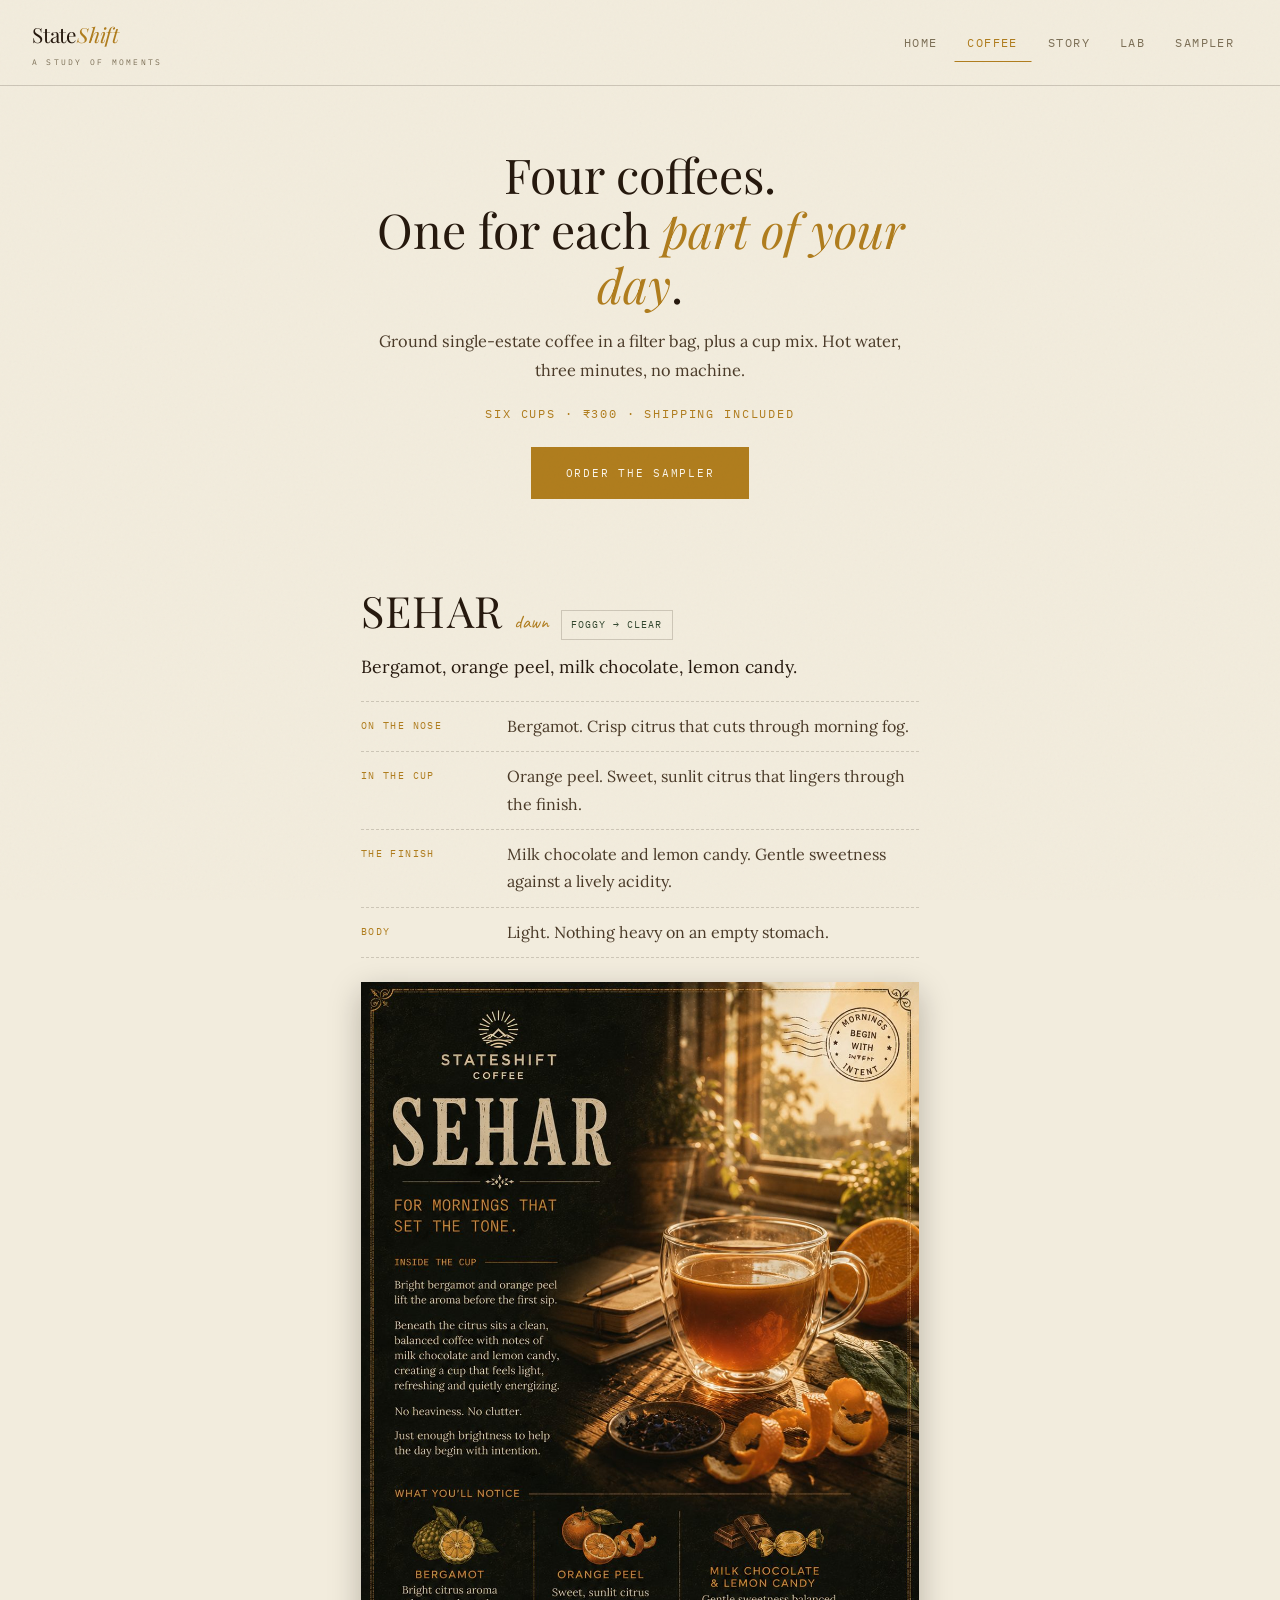
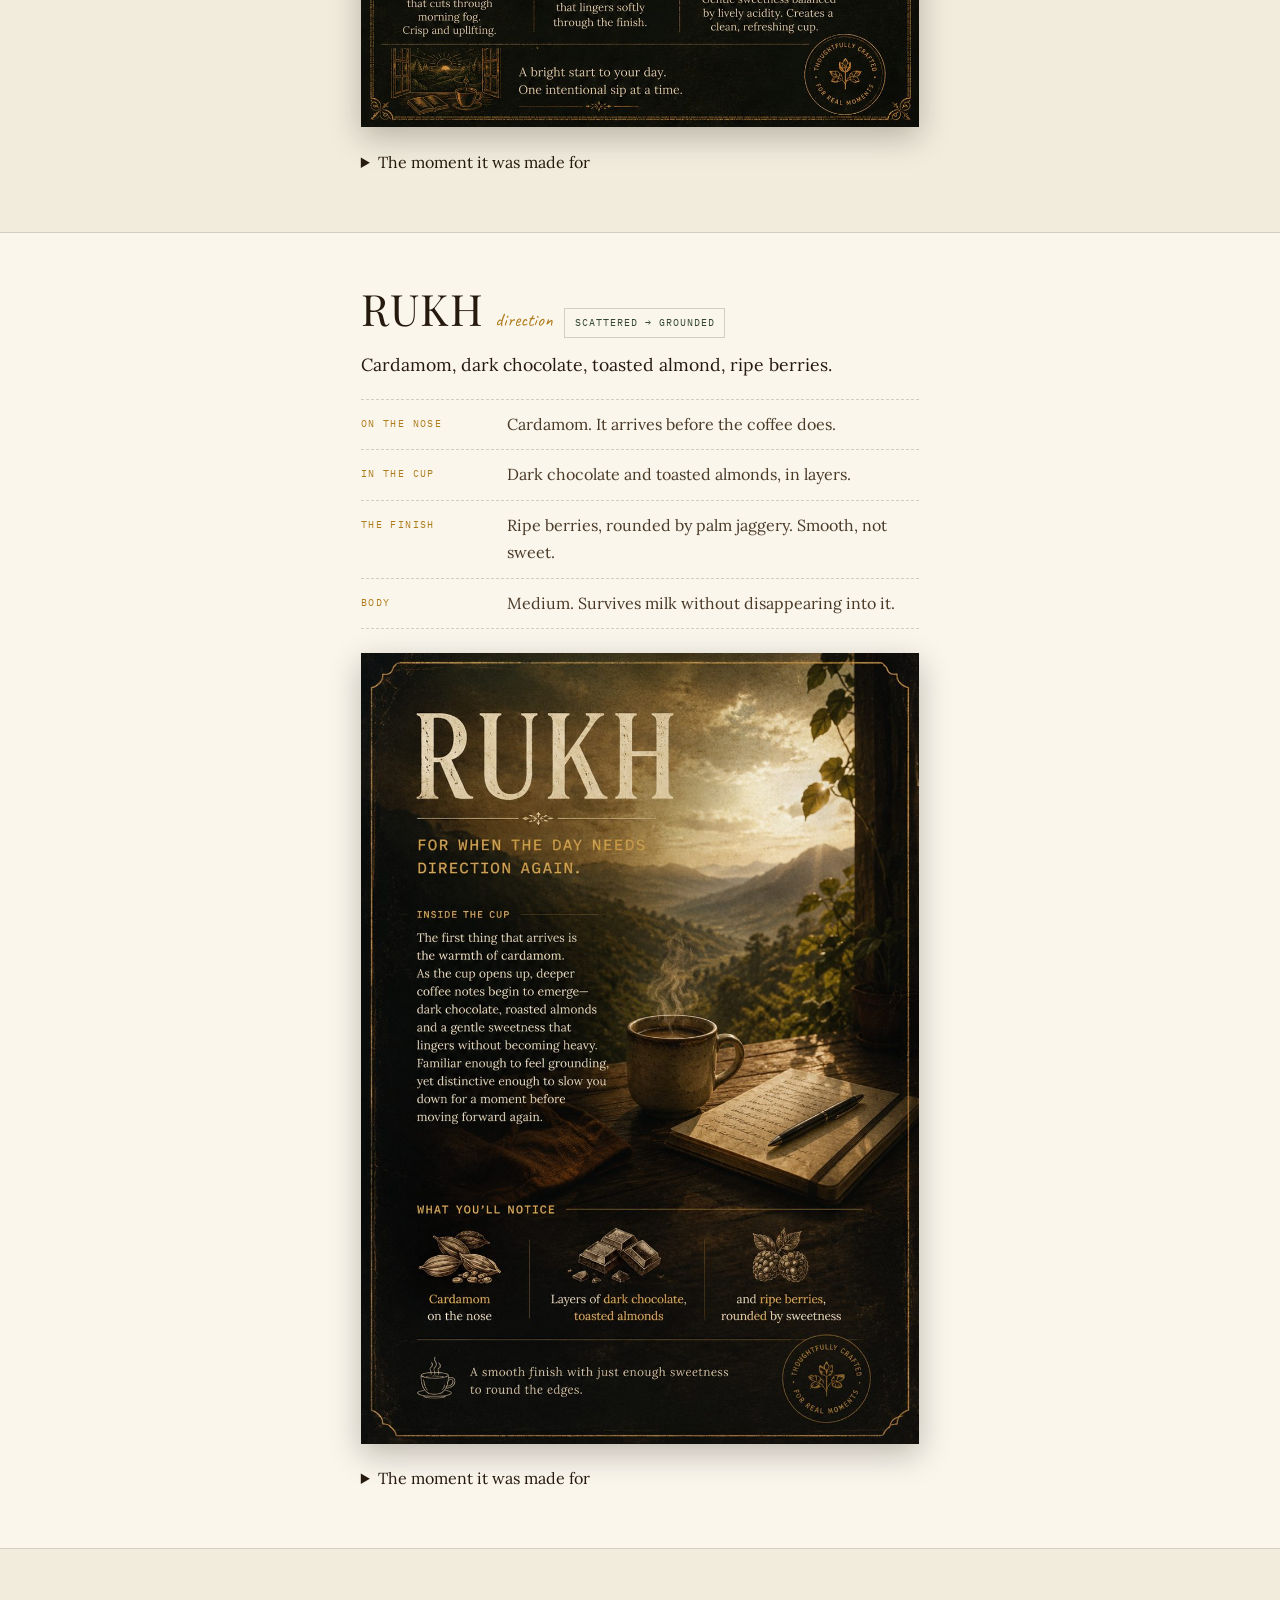
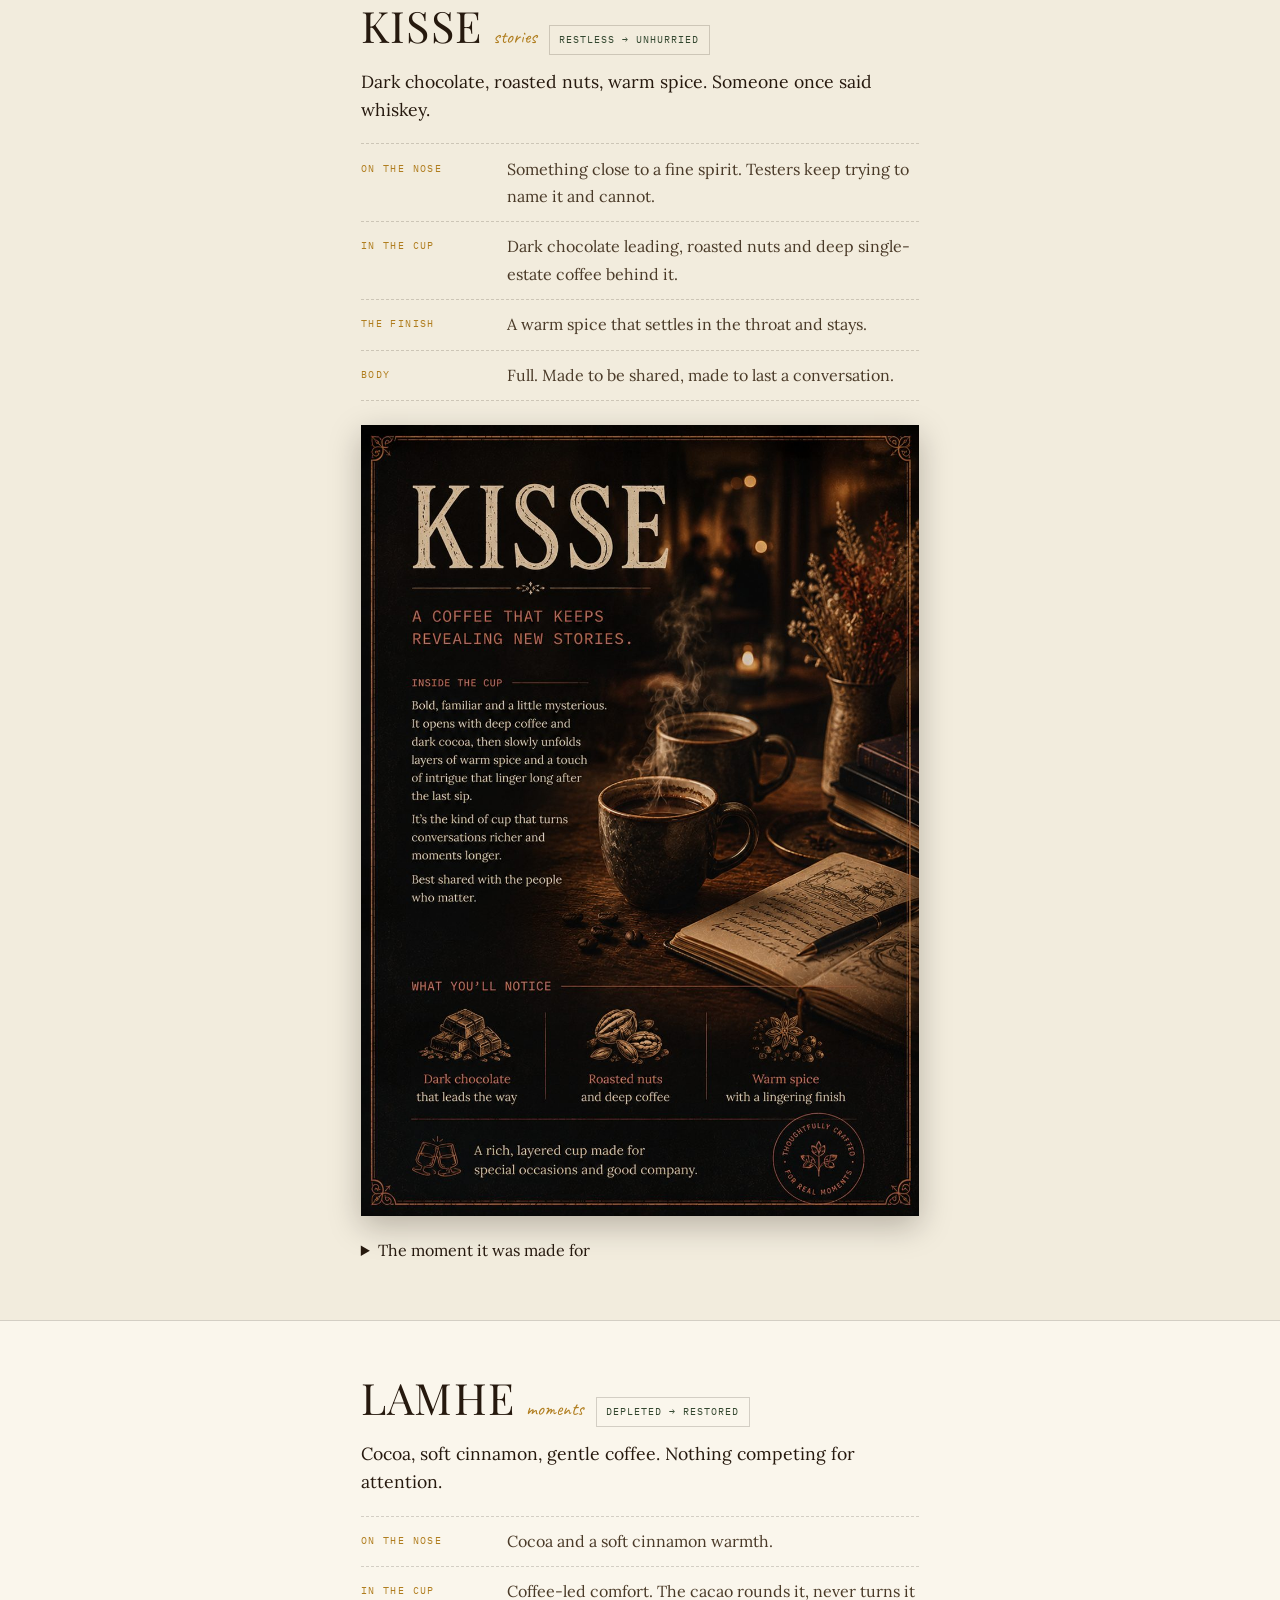
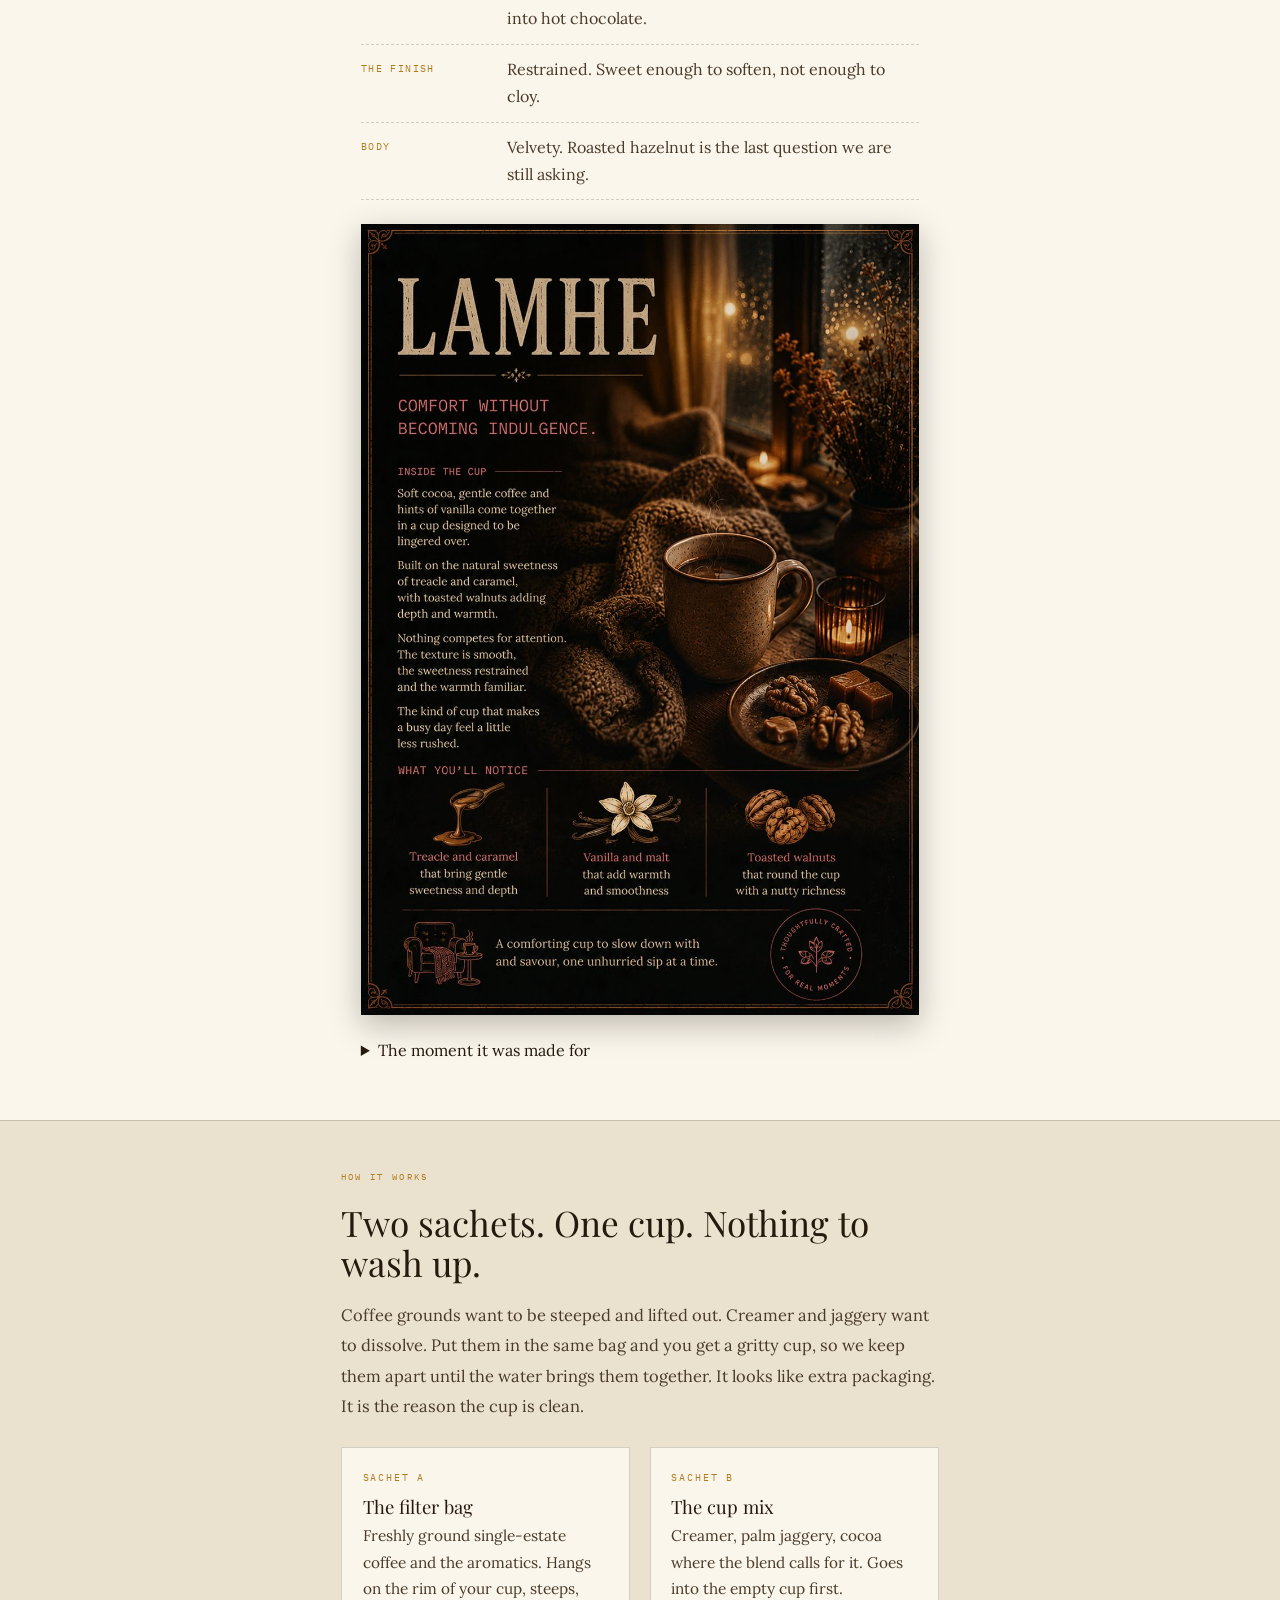
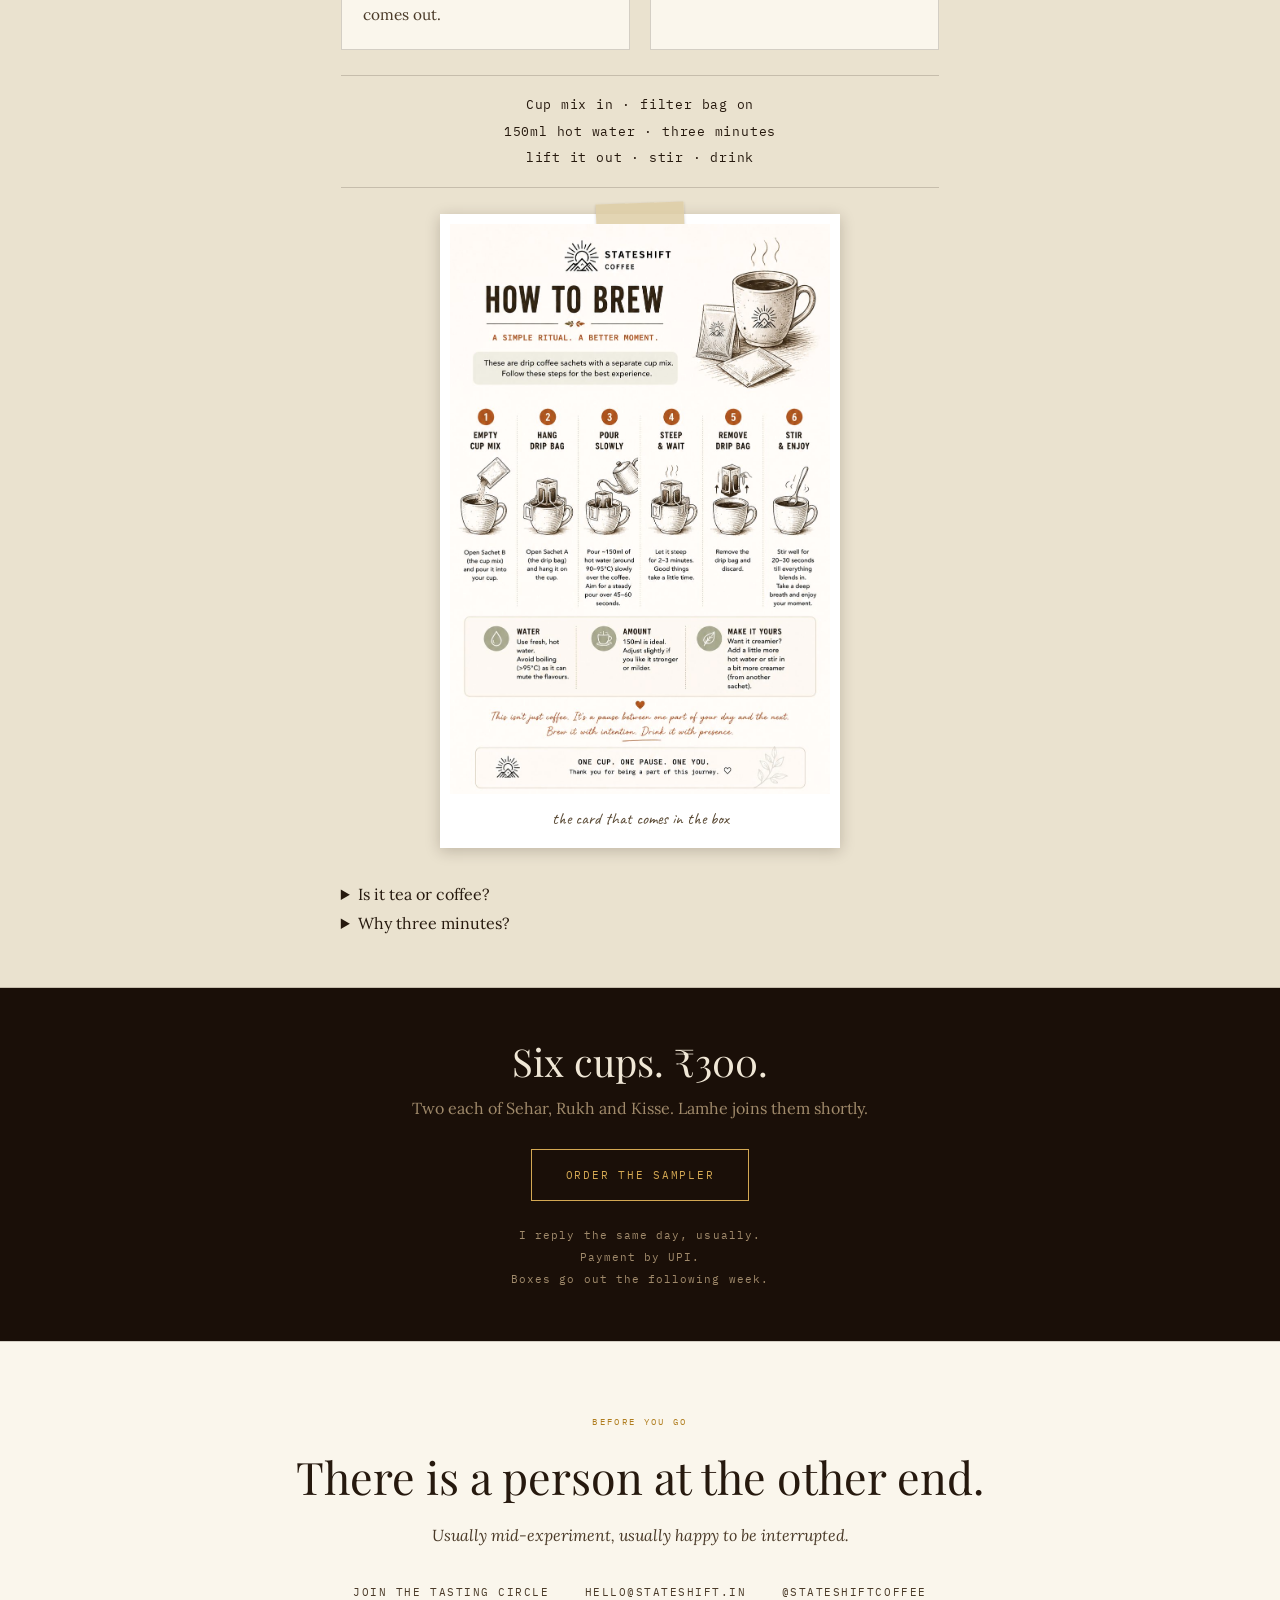
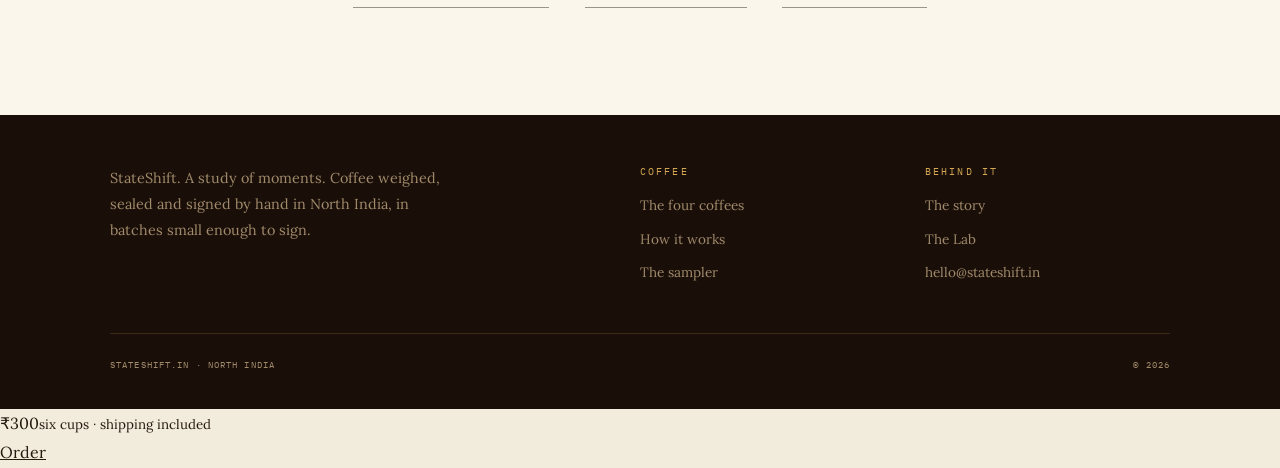
==== collection.html @ 12cf4094 "Add files via upload" ====
<!DOCTYPE html>
<html lang="en">
<head>
<meta charset="UTF-8">
<meta name="viewport" content="width=device-width, initial-scale=1.0">
<title>The four coffees, and how they work. StateShift.</title>
<meta name="description" content="Sehar, Rukh, Kisse, Lamhe. Tasting notes for four coffees, one for each part of the day, plus the two-sachet method. Six cups, Rs 300.">
<link rel="preconnect" href="https://fonts.googleapis.com">
<link href="https://fonts.googleapis.com/css2?family=Playfair+Display:ital,wght@0,400;0,600;1,400&family=Caveat:wght@400;600&family=IBM+Plex+Mono:wght@300;400&family=Lora:ital,wght@0,400;0,500;1,400&display=swap" rel="stylesheet">
<link rel="stylesheet" href="assets/site.css">
<style>
.c-hero{padding:2.4rem 1.3rem 1.8rem;text-align:center;max-width:600px;margin:0 auto}
@media(min-width:761px){.c-hero{padding:3.8rem 2rem 2.2rem}}
.c-hero h1{font-size:clamp(1.9rem,6.4vw,3rem);line-height:1.15;margin-bottom:.9rem}
.c-hero h1 em{color:var(--gold)}
.c-hero .plain{font-size:1.02rem;line-height:1.75;color:var(--ink-soft);margin-bottom:1.2rem}
.price-line{
  font-family:'IBM Plex Mono',monospace;font-size:.72rem;letter-spacing:.16em;
  text-transform:uppercase;color:var(--gold);margin-bottom:1.4rem;
}

.sku{padding:2.6rem 0}
@media(min-width:761px){.sku{padding:3.4rem 0}}
.sku-in{max-width:600px;margin:0 auto;padding:0 1.3rem}
.sku-head{display:flex;align-items:baseline;gap:.7rem;flex-wrap:wrap;margin-bottom:.8rem}
.sku-head h2{font-size:clamp(1.9rem,6.6vw,2.7rem);letter-spacing:.03em;line-height:1}
.sku-head .mean{font-family:'Caveat',cursive;font-size:1.2rem;color:var(--gold)}
.sku-head .shift{
  font-family:'IBM Plex Mono',monospace;font-size:.62rem;letter-spacing:.1em;
  text-transform:uppercase;color:var(--forest);border:1px solid var(--line);padding:.3rem .6rem;
}
/* Taste notes open on the page. The feeling is what folds away now. */
.taste{font-size:1.1rem;line-height:1.6;color:var(--ink);margin-bottom:1.2rem}
.tnotes{margin-bottom:1.5rem}
.tn{display:grid;grid-template-columns:1fr;gap:.15rem;padding:.7rem 0;border-bottom:1px dashed var(--line)}
@media(min-width:601px){.tn{grid-template-columns:130px 1fr;gap:1rem}}
.tn:first-child{border-top:1px dashed var(--line)}
.tn b{
  font-family:'IBM Plex Mono',monospace;font-weight:400;font-size:.62rem;
  letter-spacing:.14em;text-transform:uppercase;color:var(--gold);padding-top:.25rem;
}
.tn span{font-size:1rem;line-height:1.7;color:var(--ink-soft)}
.art{width:100%;display:block;box-shadow:0 10px 30px rgba(20,10,4,.26);margin-bottom:1.3rem}

/* HOW IT WORKS, folded in from the old Pause page */
.how{background:var(--paper-deep);border-top:1px solid var(--line);border-bottom:1px solid var(--line);padding:3rem 0}
.how-in{max-width:640px;margin:0 auto;padding:0 1.3rem}
.how h2{font-size:clamp(1.6rem,4.4vw,2.2rem);margin-bottom:1rem}
.how > .how-in > p{font-size:1.03rem;line-height:1.85;color:var(--ink-soft);margin-bottom:1.6rem}
.two{display:grid;grid-template-columns:1fr;gap:1rem;margin-bottom:1.6rem}
@media(min-width:601px){.two{grid-template-columns:1fr 1fr;gap:1.2rem}}
.sachet{border:1px solid var(--line);background:var(--cream);padding:1.3rem}
.sachet .tag{
  font-family:'IBM Plex Mono',monospace;font-size:.64rem;letter-spacing:.18em;
  text-transform:uppercase;color:var(--gold);display:block;margin-bottom:.5rem;
}
.sachet h3{font-size:1.15rem;margin-bottom:.4rem}
.sachet p{font-size:.96rem;line-height:1.7;color:var(--ink-soft);margin:0}
.recipe{
  font-family:'IBM Plex Mono',monospace;font-size:.82rem;letter-spacing:.06em;color:var(--ink);
  border-top:1px solid var(--line);border-bottom:1px solid var(--line);
  padding:1rem 0;text-align:center;line-height:2;margin-bottom:1.6rem;
}
.card-fig{max-width:400px;margin:0 auto}

.c-close{background:var(--espresso);color:var(--dark-text);text-align:center;padding:3.2rem 1.3rem}
.c-close h2{color:var(--dark-text);font-size:clamp(1.7rem,4.5vw,2.4rem);margin-bottom:.7rem}
.c-close p{color:var(--dark-muted);margin-bottom:1.6rem;line-height:1.8}
.c-close .after{margin-top:1.4rem;font-family:'IBM Plex Mono',monospace;font-size:.66rem;letter-spacing:.1em;color:var(--dark-muted);line-height:2.1}
</style>
</head>
<body class="has-buybar">

<header class="site-header">
  <a href="index.html" class="site-logo">State<span>Shift</span><small>A study of moments</small></a>
  <nav class="site-nav">
    <a href="index.html">Home</a>
    <a href="collection.html" class="active">Coffee</a>
    <a href="story.html">Story</a>
    <a href="states.html">Lab</a>
    <a href="sampler.html" class="sell">Sampler</a>
  </nav>
</header>

<section class="c-hero">
  <h1>Four coffees.<br>One for each <em>part of your day</em>.</h1>
  <p class="plain">Ground single-estate coffee in a filter bag, plus a cup mix. Hot water, three minutes, no machine.</p>
  <div class="price-line">Six cups &middot; &#8377;300 &middot; shipping included</div>
  <a class="btn gold" href="sampler.html">Order the sampler</a>
</section>

<section class="sku" id="sehar">
  <div class="sku-in">
    <div class="sku-head">
      <h2>SEHAR</h2>
      <span class="mean">dawn</span>
      <span class="shift">Foggy &rarr; Clear</span>
    </div>
    <p class="taste">Bergamot, orange peel, milk chocolate, lemon candy.</p>
    <div class="tnotes">
      <div class="tn"><b>On the nose</b><span>Bergamot. Crisp citrus that cuts through morning fog.</span></div>
      <div class="tn"><b>In the cup</b><span>Orange peel. Sweet, sunlit citrus that lingers through the finish.</span></div>
      <div class="tn"><b>The finish</b><span>Milk chocolate and lemon candy. Gentle sweetness against a lively acidity.</span></div>
      <div class="tn"><b>Body</b><span>Light. Nothing heavy on an empty stomach.</span></div>
    </div>

    <img class="art" src="assets/posters/sehar-card.jpg" alt="SEHAR label" loading="lazy">
    <details class="disclose">
      <summary>The moment it was made for</summary>
      <div class="body">
        <p>The day has not decided what it will be yet. Neither have you. Sehar is for that window, before the noise and before the phone.</p>
        <p class="margin-note" style="margin-top:.9rem;font-size:1.05rem">the citrus is ours. oranges, a peeler, an oven, one very fragrant weekend</p>
      </div>
    </details>
  </div>
</section>
<section class="sku" id="rukh" style="background:var(--cream);border-top:1px solid var(--line);border-bottom:1px solid var(--line)">
  <div class="sku-in">
    <div class="sku-head">
      <h2>RUKH</h2>
      <span class="mean">direction</span>
      <span class="shift">Scattered &rarr; Grounded</span>
    </div>
    <p class="taste">Cardamom, dark chocolate, toasted almond, ripe berries.</p>
    <div class="tnotes">
      <div class="tn"><b>On the nose</b><span>Cardamom. It arrives before the coffee does.</span></div>
      <div class="tn"><b>In the cup</b><span>Dark chocolate and toasted almonds, in layers.</span></div>
      <div class="tn"><b>The finish</b><span>Ripe berries, rounded by palm jaggery. Smooth, not sweet.</span></div>
      <div class="tn"><b>Body</b><span>Medium. Survives milk without disappearing into it.</span></div>
    </div>

    <img class="art" src="assets/posters/rukh-card.jpg" alt="RUKH label" loading="lazy">
    <details class="disclose">
      <summary>The moment it was made for</summary>
      <div class="body">
        <p>Somewhere before noon the day scatters. Eleven tabs, three unfinished thoughts. Rukh is the still point you move from.</p>
        <p class="margin-note" style="margin-top:.9rem;font-size:1.05rem">"light, nice, the cardamom complementing. lock it." the cup that ended the search</p>
      </div>
    </details>
  </div>
</section>
<section class="sku" id="kisse">
  <div class="sku-in">
    <div class="sku-head">
      <h2>KISSE</h2>
      <span class="mean">stories</span>
      <span class="shift">Restless &rarr; Unhurried</span>
    </div>
    <p class="taste">Dark chocolate, roasted nuts, warm spice. Someone once said whiskey.</p>
    <div class="tnotes">
      <div class="tn"><b>On the nose</b><span>Something close to a fine spirit. Testers keep trying to name it and cannot.</span></div>
      <div class="tn"><b>In the cup</b><span>Dark chocolate leading, roasted nuts and deep single-estate coffee behind it.</span></div>
      <div class="tn"><b>The finish</b><span>A warm spice that settles in the throat and stays.</span></div>
      <div class="tn"><b>Body</b><span>Full. Made to be shared, made to last a conversation.</span></div>
    </div>

    <img class="art" src="assets/posters/kisse-card.jpg" alt="KISSE label" loading="lazy">
    <details class="disclose">
      <summary>The moment it was made for</summary>
      <div class="body">
        <p>Some conversations only begin after the day has ended. Kisse is for those, the ones that stretch past midnight.</p>
        <p class="margin-note" style="margin-top:.9rem;font-size:1.05rem">"whiskey and dark chocolate." the first words ever said about Kisse</p>
      </div>
    </details>
  </div>
</section>
<section class="sku" id="lamhe" style="background:var(--cream);border-top:1px solid var(--line)">
  <div class="sku-in">
    <div class="sku-head">
      <h2>LAMHE</h2>
      <span class="mean">moments</span>
      <span class="shift">Depleted &rarr; Restored</span>
    </div>
    <p class="taste">Cocoa, soft cinnamon, gentle coffee. Nothing competing for attention.</p>
    <div class="tnotes">
      <div class="tn"><b>On the nose</b><span>Cocoa and a soft cinnamon warmth.</span></div>
      <div class="tn"><b>In the cup</b><span>Coffee-led comfort. The cacao rounds it, never turns it into hot chocolate.</span></div>
      <div class="tn"><b>The finish</b><span>Restrained. Sweet enough to soften, not enough to cloy.</span></div>
      <div class="tn"><b>Body</b><span>Velvety. Roasted hazelnut is the last question we are still asking.</span></div>
    </div>

    <!-- REGENERATE: this card still advertises vanilla, malt and toasted walnuts.
         Vanilla is excluded from the recipe and the nut is hazelnut. -->
    <img class="art" src="assets/posters/lamhe-card.jpg" alt="LAMHE label" loading="lazy">
    <details class="disclose">
      <summary>The moment it was made for</summary>
      <div class="body">
        <p>There is an hour that belongs to no one else. A blanket, a book, rain if you are lucky. Lamhe sits inside it with you.</p>
        <p class="margin-note" style="margin-top:.9rem;font-size:1.05rem">still on the bench. hazelnut is the last question</p>
      </div>
    </details>
  </div>
</section>

<!-- ============ HOW IT WORKS (was The Pause) ============ -->
<section class="how" id="how">
  <div class="how-in">
    <span class="eyebrow">How it works</span>
    <h2>Two sachets. One cup. Nothing to wash up.</h2>
    <p>Coffee grounds want to be steeped and lifted out. Creamer and jaggery want to dissolve. Put them in the same bag and you get a gritty cup, so we keep them apart until the water brings them together. It looks like extra packaging. It is the reason the cup is clean.</p>

    <div class="two">
      <div class="sachet">
        <span class="tag">Sachet A</span>
        <h3>The filter bag</h3>
        <p>Freshly ground single-estate coffee and the aromatics. Hangs on the rim of your cup, steeps, comes out.</p>
      </div>
      <div class="sachet">
        <span class="tag">Sachet B</span>
        <h3>The cup mix</h3>
        <p>Creamer, palm jaggery, cocoa where the blend calls for it. Goes into the empty cup first.</p>
      </div>
    </div>

    <div class="recipe">
      Cup mix in &middot; filter bag on<br>
      150ml hot water &middot; three minutes<br>
      lift it out &middot; stir &middot; drink
    </div>

    <figure class="print tilt-0 card-fig">
      <img src="assets/posters/how-to-brew.jpg" alt="The StateShift brew card: empty the cup mix, hang the drip bag, pour slowly, steep, remove, stir" loading="lazy">
      <figcaption>the card that comes in the box</figcaption>
    </figure>

    <div style="margin-top:2rem">
      <details class="disclose">
        <summary>Is it tea or coffee?</summary>
        <div class="body"><p>Coffee. It hangs on your cup like a tea bag because it is a pour-over filter, but inside is freshly ground single-estate coffee. Sehar borrows a little Earl Grey for its citrus, and that is the only tea on the shelf.</p></div>
      </details>
      <details class="disclose">
        <summary>Why three minutes?</summary>
        <div class="body"><p>Because that is how long the aroma takes to arrive, and because it is long enough to be a pause and short enough that you will actually take it. There is nothing to grind, nothing to weigh and nothing to wash up. The cup gives your hands something to hold while you arrive.</p></div>
      </details>
    </div>
  </div>
</section>

<section class="c-close">
  <h2>Six cups. &#8377;300.</h2>
  <p>Two each of Sehar, Rukh and Kisse. Lamhe joins them shortly.</p>
  <a class="btn on-dark" href="sampler.html">Order the sampler</a>
  <div class="after">I reply the same day, usually.<br>Payment by UPI.<br>Boxes go out the following week.</div>
</section>

<section class="contact-close">
  <span class="eyebrow">Before you go</span>
  <h2>There is a person at the other end.</h2>
  <p class="cc-line">Usually mid-experiment, usually happy to be interrupted.</p>
  <div class="cc-links">
    <a href="https://wa.me/91XXXXXXXXXX?text=Hi%20Mandhir%2C%20I%27d%20like%20to%20join%20the%20Tasting%20Circle.">Join the Tasting Circle</a>
    <a href="mailto:hello@stateshift.in">hello@stateshift.in</a>
    <a href="https://instagram.com/stateshiftcoffee" target="_blank" rel="noopener">@stateshiftcoffee</a>
  </div>
</section>

<footer class="site-footer">
  <div class="footer-grid">
    <div>
      <p style="font-size:.9rem;line-height:1.8;max-width:340px">StateShift. A study of moments. Coffee weighed, sealed and signed by hand in North India, in batches small enough to sign.</p>
    </div>
    <div>
      <h4>Coffee</h4>
      <ul class="footer-links">
        <li><a href="collection.html">The four coffees</a></li>
        <li><a href="collection.html#how">How it works</a></li>
        <li><a href="sampler.html">The sampler</a></li>
      </ul>
    </div>
    <div>
      <h4>Behind it</h4>
      <ul class="footer-links">
        <li><a href="story.html">The story</a></li>
        <li><a href="states.html">The Lab</a></li>
        <li><a href="mailto:hello@stateshift.in">hello@stateshift.in</a></li>
      </ul>
    </div>
  </div>
  <div class="footer-base">
    <span>stateshift.in &middot; North India</span>
    <span>&#169; 2026</span>
  </div>
</footer>

<div class="buybar">
  <div class="bb-price">&#8377;300<small>six cups &middot; shipping included</small></div>
  <a href="sampler.html">Order</a>
</div>

</body>
</html>
---- assets/site.css ----
/* ============================================================
   StateShift — site.css — Website v2
   Paper journal + dark espresso accents
   Type: Playfair Display (display) · Lora (body)
         IBM Plex Mono (labels) · Caveat (margin notes)
   ============================================================ */

*{margin:0;padding:0;box-sizing:border-box}

:root{
  /* paper */
  --paper:#f2ecdd;
  --paper-deep:#eae2cf;
  --cream:#faf6ec;
  /* ink */
  --ink:#26190e;
  --ink-soft:#4a3a28;
  --muted:#7d7057;
  /* espresso (dark sections) */
  --espresso:#1a0f08;
  --roast:#2b1a0e;
  --dark-text:#f0e7d6;
  --dark-muted:#a08a6b;
  /* accents */
  --gold:#b07d1e;
  --amber:#d4a853;
  --forest:#33472f;
  /* lines */
  --line:rgba(38,25,14,.18);
  --line-strong:rgba(38,25,14,.45);
  --line-dark:rgba(212,168,83,.18);
}

html{font-size:16px;scroll-behavior:smooth}
body{
  font-family:'Lora',Georgia,serif;
  background:var(--paper);
  color:var(--ink);
  line-height:1.85;
  min-height:100vh;
}

/* paper grain */
body::after{
  content:'';position:fixed;inset:0;pointer-events:none;z-index:9990;
  background-image:url("data:image/svg+xml,%3Csvg viewBox='0 0 512 512' xmlns='http://www.w3.org/2000/svg'%3E%3Cfilter id='n'%3E%3CfeTurbulence type='fractalNoise' baseFrequency='0.7' numOctaves='4' stitchTiles='stitch'/%3E%3C/filter%3E%3Crect width='100%25' height='100%25' filter='url(%23n)' opacity='0.05'/%3E%3C/svg%3E");
  mix-blend-mode:multiply;opacity:.55;
}

h1,h2,h3,h4{font-family:'Playfair Display',serif;font-weight:400;line-height:1.15;color:var(--ink)}
em{font-style:italic}
a{color:inherit}
img{max-width:100%;display:block}

.mono{font-family:'IBM Plex Mono',monospace}
.hand{font-family:'Caveat',cursive}

::selection{background:rgba(212,168,83,.4)}
::-webkit-scrollbar{width:6px}
::-webkit-scrollbar-track{background:var(--paper-deep)}
::-webkit-scrollbar-thumb{background:rgba(176,125,30,.45)}

/* ---------- header ---------- */
.site-header{
  position:sticky;top:0;z-index:100;
  background:rgba(242,236,221,.96);backdrop-filter:blur(6px);
  border-bottom:1px solid var(--line);
  padding:.95rem 2rem;
  display:flex;align-items:center;justify-content:space-between;gap:1rem;flex-wrap:wrap;
}
.site-logo{
  font-family:'Playfair Display',serif;font-size:1.3rem;
  color:var(--ink);text-decoration:none;letter-spacing:-.01em;
}
.site-logo span{color:var(--gold);font-style:italic}
.site-logo small{
  display:block;font-family:'IBM Plex Mono',monospace;font-size:.5rem;
  letter-spacing:.28em;text-transform:uppercase;color:var(--muted);margin-top:.1rem;
}
.site-nav{display:flex;gap:.15rem;align-items:center;flex-wrap:wrap}
.site-nav a{
  font-family:'IBM Plex Mono',monospace;font-size:.74rem;
  letter-spacing:.12em;text-transform:uppercase;
  color:var(--muted);text-decoration:none;
  padding:.45rem .8rem;border:1px solid transparent;
  transition:color .2s,border-color .2s;
}
.site-nav a:hover{color:var(--gold)}
.site-nav a.active{color:var(--gold);border-bottom:1px solid var(--gold)}
.site-nav a.cta{
  color:var(--cream);background:var(--forest);
  border:1px solid var(--forest);margin-left:.6rem;
  padding:.55rem 1.25rem;font-size:.72rem;
}
.site-nav a.cta:hover{background:var(--ink);border-color:var(--ink);color:var(--amber)}

/* ---------- shared layout ---------- */
.wrap{max-width:1060px;margin:0 auto;padding:0 2rem}
.wrap-narrow{max-width:720px;margin:0 auto;padding:0 2rem}
section{position:relative}

.eyebrow{
  font-family:'IBM Plex Mono',monospace;font-size:.56rem;
  letter-spacing:.26em;text-transform:uppercase;color:var(--gold);
  display:block;margin-bottom:1.1rem;
}
.display{font-size:clamp(2.4rem,6vw,4.2rem);letter-spacing:-.02em;margin-bottom:1.4rem}
.display em{color:var(--gold)}
.lead{font-size:1.15rem;color:var(--ink-soft);line-height:2}

/* letterpress double rule */
.rule-double{
  height:5px;border-top:1px solid var(--line-strong);border-bottom:1px solid var(--line);
  margin:2.6rem 0;
}
.rule-thin{height:1px;background:var(--line);border:none;margin:2rem 0}

/* handwritten margin note */
.margin-note{
  font-family:'Caveat',cursive;font-size:1.25rem;color:var(--gold);
  transform:rotate(-1.4deg);display:inline-block;
}

/* circular seal */
.seal{
  width:92px;height:92px;border:1px solid var(--gold);border-radius:50%;
  display:flex;align-items:center;justify-content:center;text-align:center;
  font-family:'IBM Plex Mono',monospace;font-size:.5rem;letter-spacing:.2em;
  text-transform:uppercase;color:var(--gold);line-height:1.5;
  transform:rotate(-8deg);padding:.6rem;
}

/* ---------- photo prints (taped-in journal photos) ---------- */
.print{
  background:#fff;padding:10px 10px 14px;
  box-shadow:0 3px 14px rgba(38,25,14,.22);
  transform:rotate(-1.2deg);
  position:relative;
}
.print.tilt-r{transform:rotate(1.4deg)}
.print.tilt-0{transform:none}
.print img{filter:saturate(.92) contrast(1.02)}
.print figcaption{
  font-family:'Caveat',cursive;font-size:1.05rem;color:#5a4a35;
  padding-top:.55rem;text-align:center;
}
.print::before{ /* tape */
  content:'';position:absolute;top:-11px;left:50%;transform:translateX(-50%) rotate(-2deg);
  width:88px;height:24px;background:rgba(222,206,166,.85);
  box-shadow:0 1px 3px rgba(38,25,14,.18);
}

/* ---------- buttons ---------- */
.btn{
  display:inline-block;font-family:'IBM Plex Mono',monospace;
  font-size:.68rem;letter-spacing:.16em;text-transform:uppercase;
  text-decoration:none;padding:.95rem 2.1rem;
  border:1px solid var(--ink);color:var(--ink);
  transition:all .25s;background:transparent;
}
.btn:hover{background:var(--ink);color:var(--amber)}
.btn.gold{background:var(--gold);border-color:var(--gold);color:var(--cream)}
.btn.gold:hover{background:var(--ink);border-color:var(--ink);color:var(--amber)}
.btn.on-dark{border-color:var(--amber);color:var(--amber)}
.btn.on-dark:hover{background:var(--amber);color:var(--espresso)}

/* ---------- dark sections ---------- */
.dark{
  background:var(--espresso);color:var(--dark-text);
}
.dark h1,.dark h2,.dark h3,.dark h4{color:var(--dark-text)}
.dark .eyebrow{color:var(--amber)}
.dark .lead{color:#cbb897}
.dark .rule-double{border-color:var(--line-dark)}
.dark .margin-note{color:var(--amber)}

/* ---------- status chips ---------- */
.chip{
  display:inline-block;font-family:'IBM Plex Mono',monospace;
  font-size:.56rem;letter-spacing:.14em;text-transform:uppercase;
  padding:.3rem .75rem;border:1px solid var(--line-strong);color:var(--ink-soft);
}
.chip.locked{border-color:var(--forest);color:var(--forest)}
.chip.testing{border-color:var(--gold);color:var(--gold)}
.chip.dev{border-color:var(--muted);color:var(--muted)}
.dark .chip{border-color:var(--line-dark);color:var(--dark-muted)}
.dark .chip.locked{border-color:#7a9a6e;color:#9ab88c}
.dark .chip.testing{border-color:var(--amber);color:var(--amber)}

/* ---------- footer ---------- */
.site-footer{
  background:var(--espresso);color:var(--dark-muted);
  padding:3.2rem 2rem 2.2rem;margin-top:0;
}
.footer-grid{
  max-width:1060px;margin:0 auto;
  display:grid;grid-template-columns:2fr 1fr 1fr;gap:2.5rem;
}
.site-footer h4{
  font-family:'IBM Plex Mono',monospace;font-size:.6rem;font-weight:400;
  letter-spacing:.22em;text-transform:uppercase;color:var(--amber);margin-bottom:1rem;
}
.site-footer a{color:var(--dark-muted);text-decoration:none;transition:color .2s}
.site-footer a:hover{color:var(--amber)}
.footer-links{list-style:none}
.footer-links li{margin-bottom:.5rem;font-size:.85rem}
.footer-word{
  font-family:'Playfair Display',serif;font-size:1.35rem;color:var(--dark-text);
  font-style:italic;line-height:1.5;margin-bottom:1rem;
}
.footer-base{
  max-width:1060px;margin:2.5rem auto 0;padding-top:1.4rem;
  border-top:1px solid var(--line-dark);
  display:flex;justify-content:space-between;flex-wrap:wrap;gap:.6rem;
  font-family:'IBM Plex Mono',monospace;font-size:.58rem;
  letter-spacing:.12em;text-transform:uppercase;
}
.footer-base .hand{font-family:'Caveat',cursive;font-size:.95rem;letter-spacing:0;text-transform:none;color:rgba(212,168,83,.5)}

/* ---------- helpers ---------- */
.grid-2{display:grid;grid-template-columns:1fr 1fr;gap:3rem;align-items:center}
.grid-3{display:grid;grid-template-columns:repeat(3,1fr);gap:1.6rem}
.center{text-align:center}
.pad-block{padding:5rem 0}
.pad-block-sm{padding:3.2rem 0}

/* ---------- notebook excerpt ---------- */
.notebook{
  background:var(--cream);border:1px solid var(--line);border-left:3px solid var(--gold);
  padding:1.5rem 1.8rem;margin:2.4rem 0;
  box-shadow:0 2px 10px rgba(38,25,14,.08);
}
.notebook .nb-label{
  font-family:'IBM Plex Mono',monospace;font-size:.54rem;letter-spacing:.22em;
  text-transform:uppercase;color:var(--muted);display:block;margin-bottom:.6rem;
}
.notebook .nb-line{
  font-family:'Caveat',cursive;font-size:1.45rem;line-height:1.5;color:var(--ink-soft);
}
.dark .notebook{background:var(--roast);border-color:var(--line-dark);border-left-color:var(--amber)}
.dark .notebook .nb-line{color:#d7b982}
.dark .notebook .nb-label{color:var(--dark-muted)}

/* ---------- pull quote ---------- */
.pullquote{
  font-family:'Playfair Display',serif;font-size:clamp(1.5rem,3.4vw,2.1rem);
  font-style:italic;text-align:center;line-height:1.55;
  max-width:640px;margin:4.5rem auto;padding:0 2rem;color:var(--ink);
}
.pullquote small{
  display:block;font-family:'IBM Plex Mono',monospace;font-size:.56rem;
  letter-spacing:.22em;text-transform:uppercase;color:var(--gold);
  margin-top:1.1rem;font-style:normal;
}
.dark .pullquote{color:var(--dark-text)}

@media(max-width:860px){
  .grid-2{grid-template-columns:1fr;gap:2.2rem}
  .grid-3{grid-template-columns:1fr}
  .footer-grid{grid-template-columns:1fr}
  .site-header{padding:.85rem 1.1rem}
  .wrap,.wrap-narrow{padding:0 1.2rem}
  .site-nav a{padding:.4rem .5rem;font-size:.64rem}
  .site-nav a.cta{margin-left:.2rem}
}


/* ---------- editorial image utilities ---------- */
.img-band{
  width:100%;height:clamp(260px,46vw,520px);
  background-size:cover;background-position:center;
  filter:sepia(.08) saturate(.96);
}
figure.frame{margin:0}
figure.frame img{
  width:100%;height:auto;display:block;
  box-shadow:0 10px 30px rgba(38,25,14,.18);
}
figure.frame figcaption{
  font-family:'IBM Plex Mono',monospace;font-size:.56rem;
  letter-spacing:.18em;text-transform:uppercase;color:var(--muted);
  padding-top:.7rem;
}
.ed-grid{ /* generic editorial split: text + image, alternate with .flip */
  max-width:1060px;margin:0 auto;padding:4rem 2rem;
  display:grid;grid-template-columns:1fr 1.1fr;gap:3.4rem;align-items:center;
}
.ed-grid.flip>*:first-child{order:2}
@media(max-width:820px){
  .ed-grid{grid-template-columns:1fr;gap:2rem;padding:2.8rem 1.4rem}
  .ed-grid.flip>*:first-child{order:0}
}

/* ---------- contact close (shared, before footer) ---------- */
.contact-close{
  border-top:1px solid var(--line);
  background:var(--cream);
  padding:4.5rem 2rem;text-align:center;
}
.contact-close h2{
  font-size:clamp(1.9rem,4.5vw,2.8rem);line-height:1.25;margin-bottom:1rem;
}
.contact-close h2 em{color:var(--gold)}
.contact-close .cc-line{
  font-style:italic;color:var(--ink-soft);max-width:460px;margin:0 auto 2rem;
}
.cc-links{
  display:flex;gap:2.2rem;justify-content:center;flex-wrap:wrap;margin-bottom:2.2rem;
}
.cc-links a{
  font-family:'IBM Plex Mono',monospace;font-size:.68rem;letter-spacing:.14em;
  text-transform:uppercase;color:var(--ink-soft);text-decoration:none;
  border-bottom:1px solid var(--line-strong);padding-bottom:.3rem;
  transition:color .2s,border-color .2s;
}
.cc-links a:hover{color:var(--gold);border-color:var(--gold)}
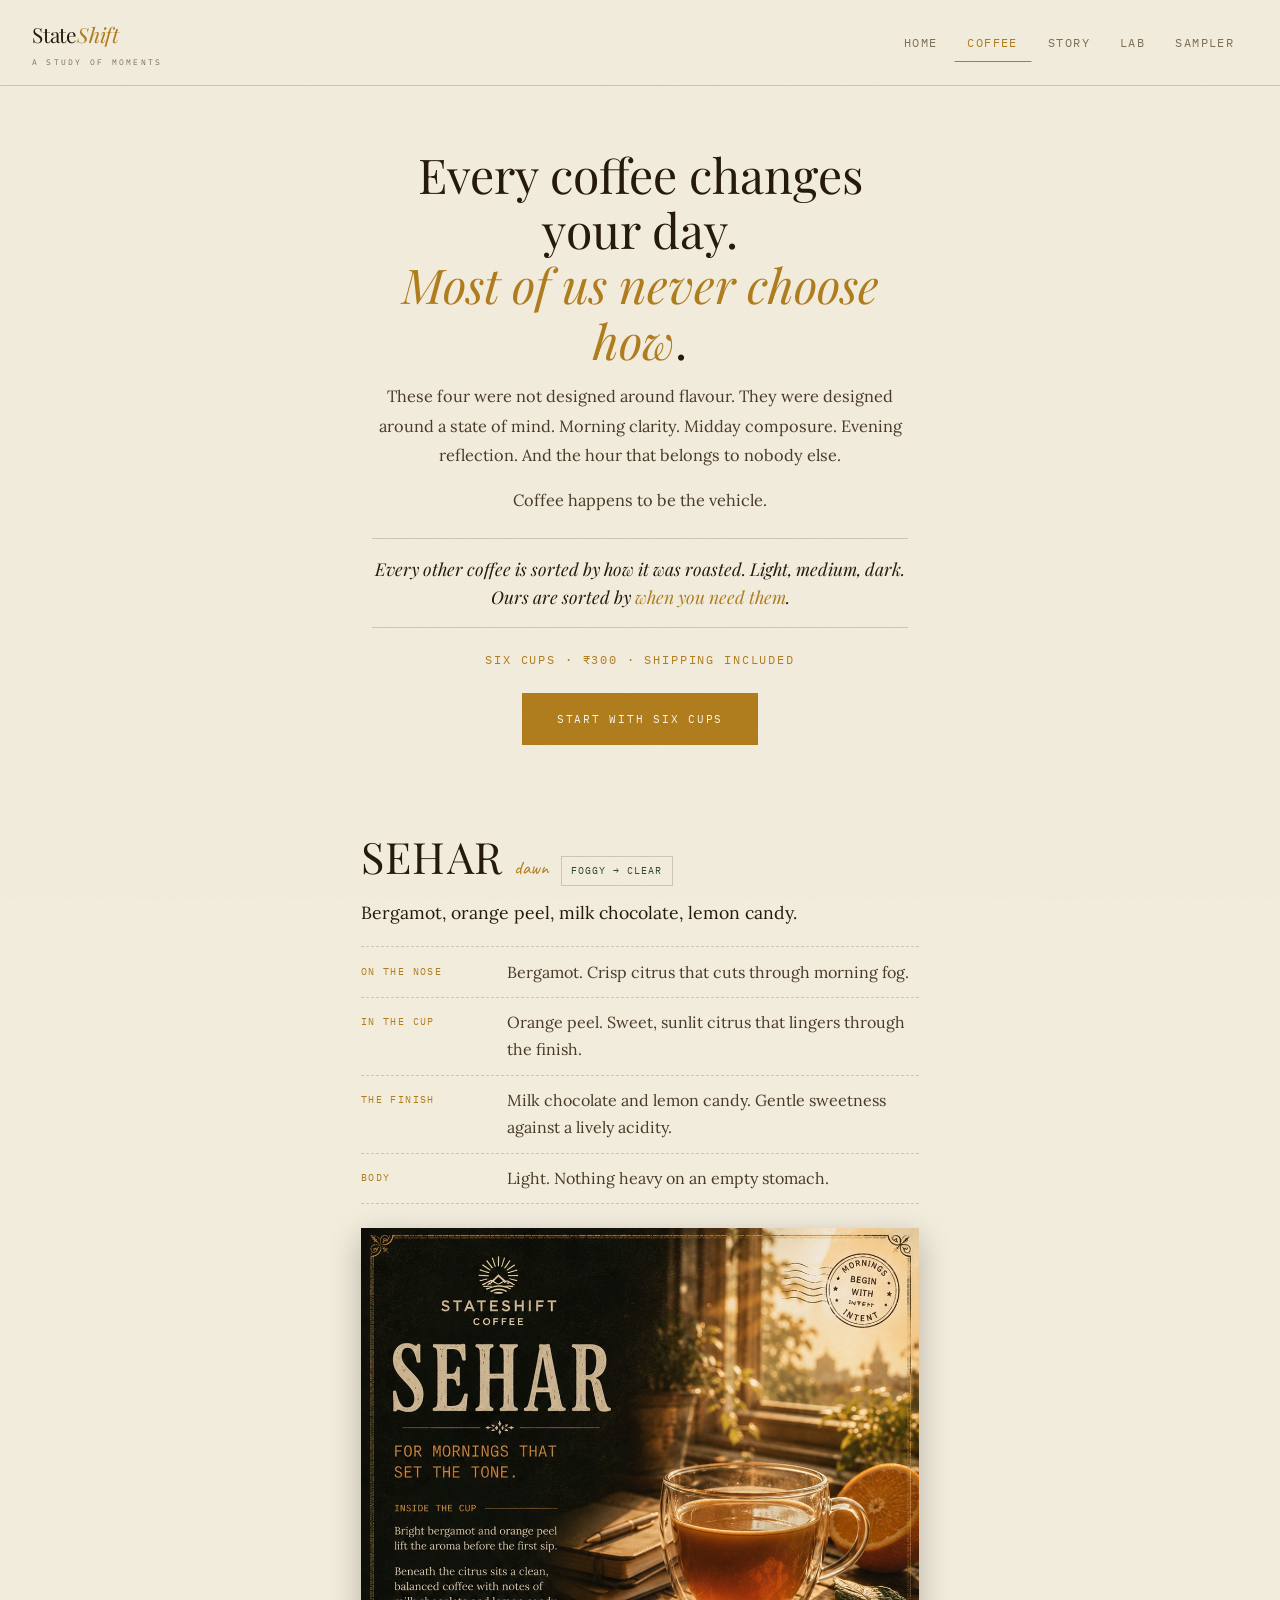
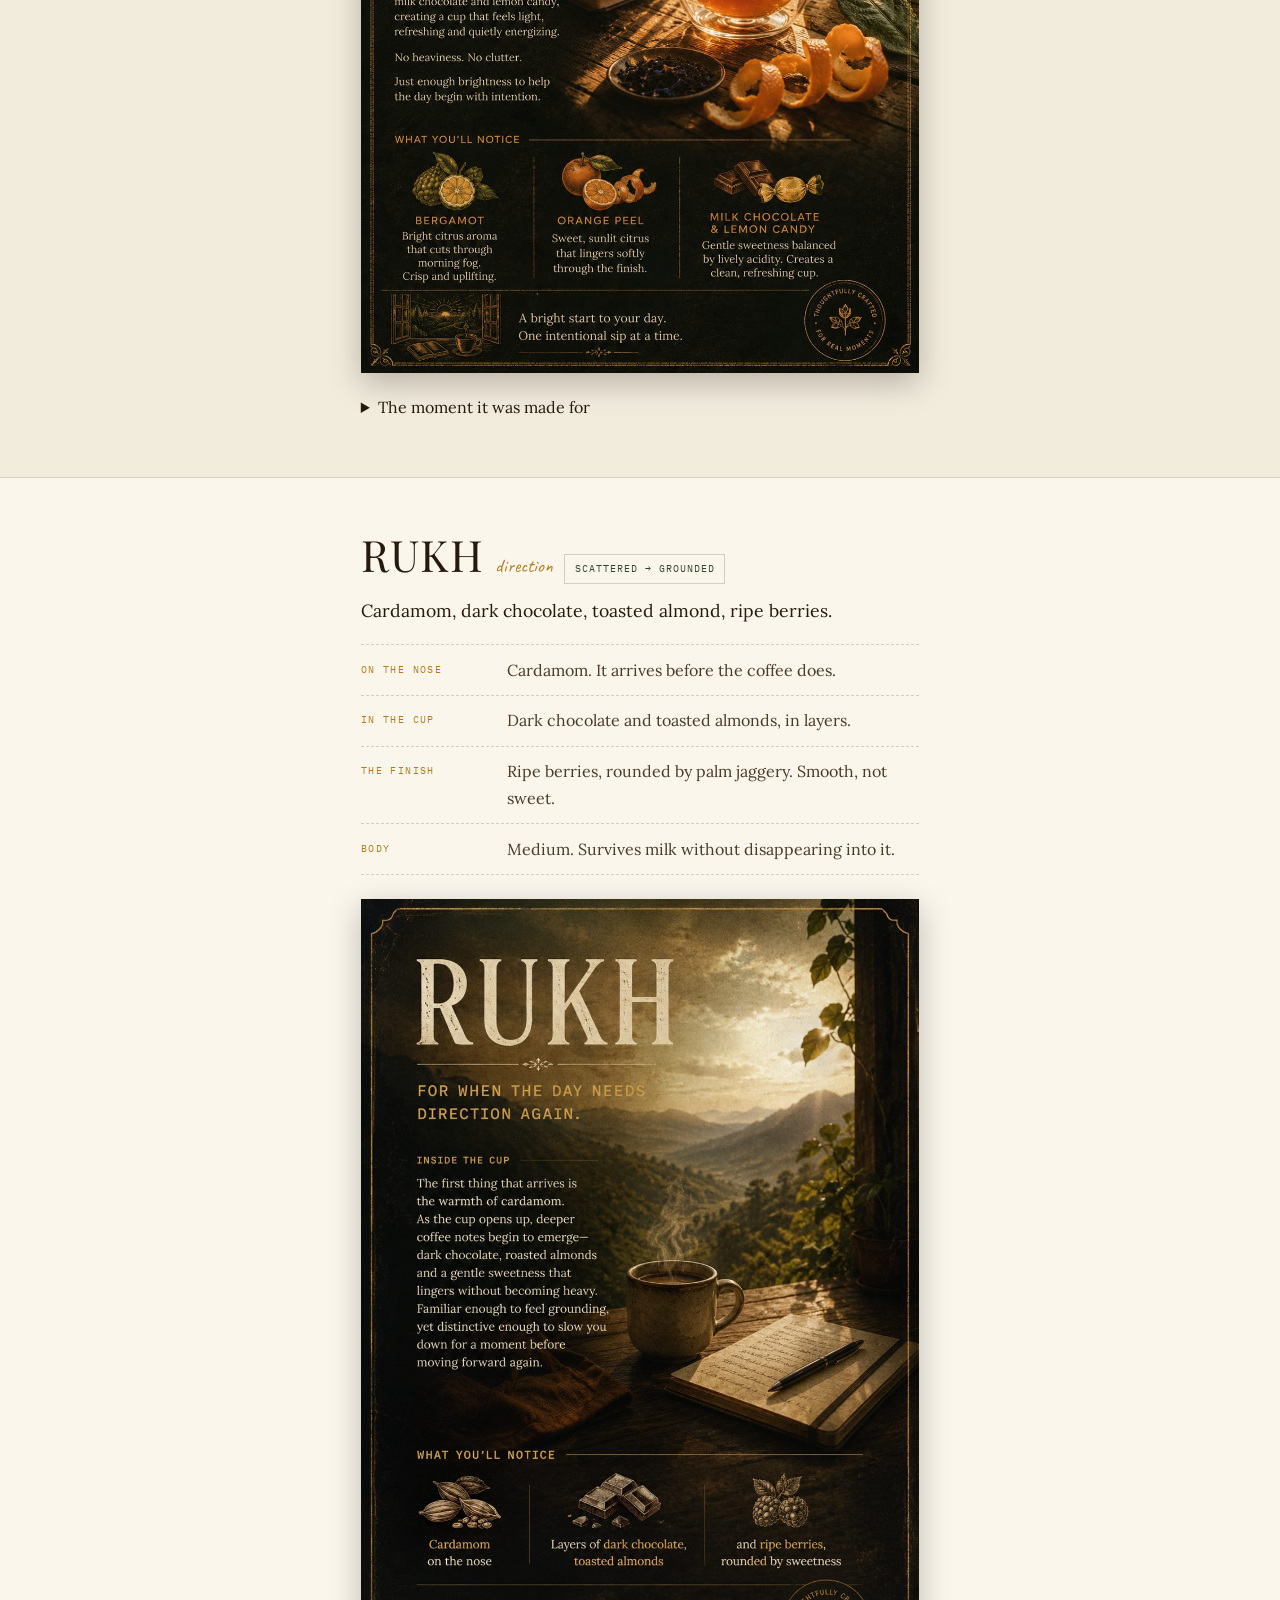
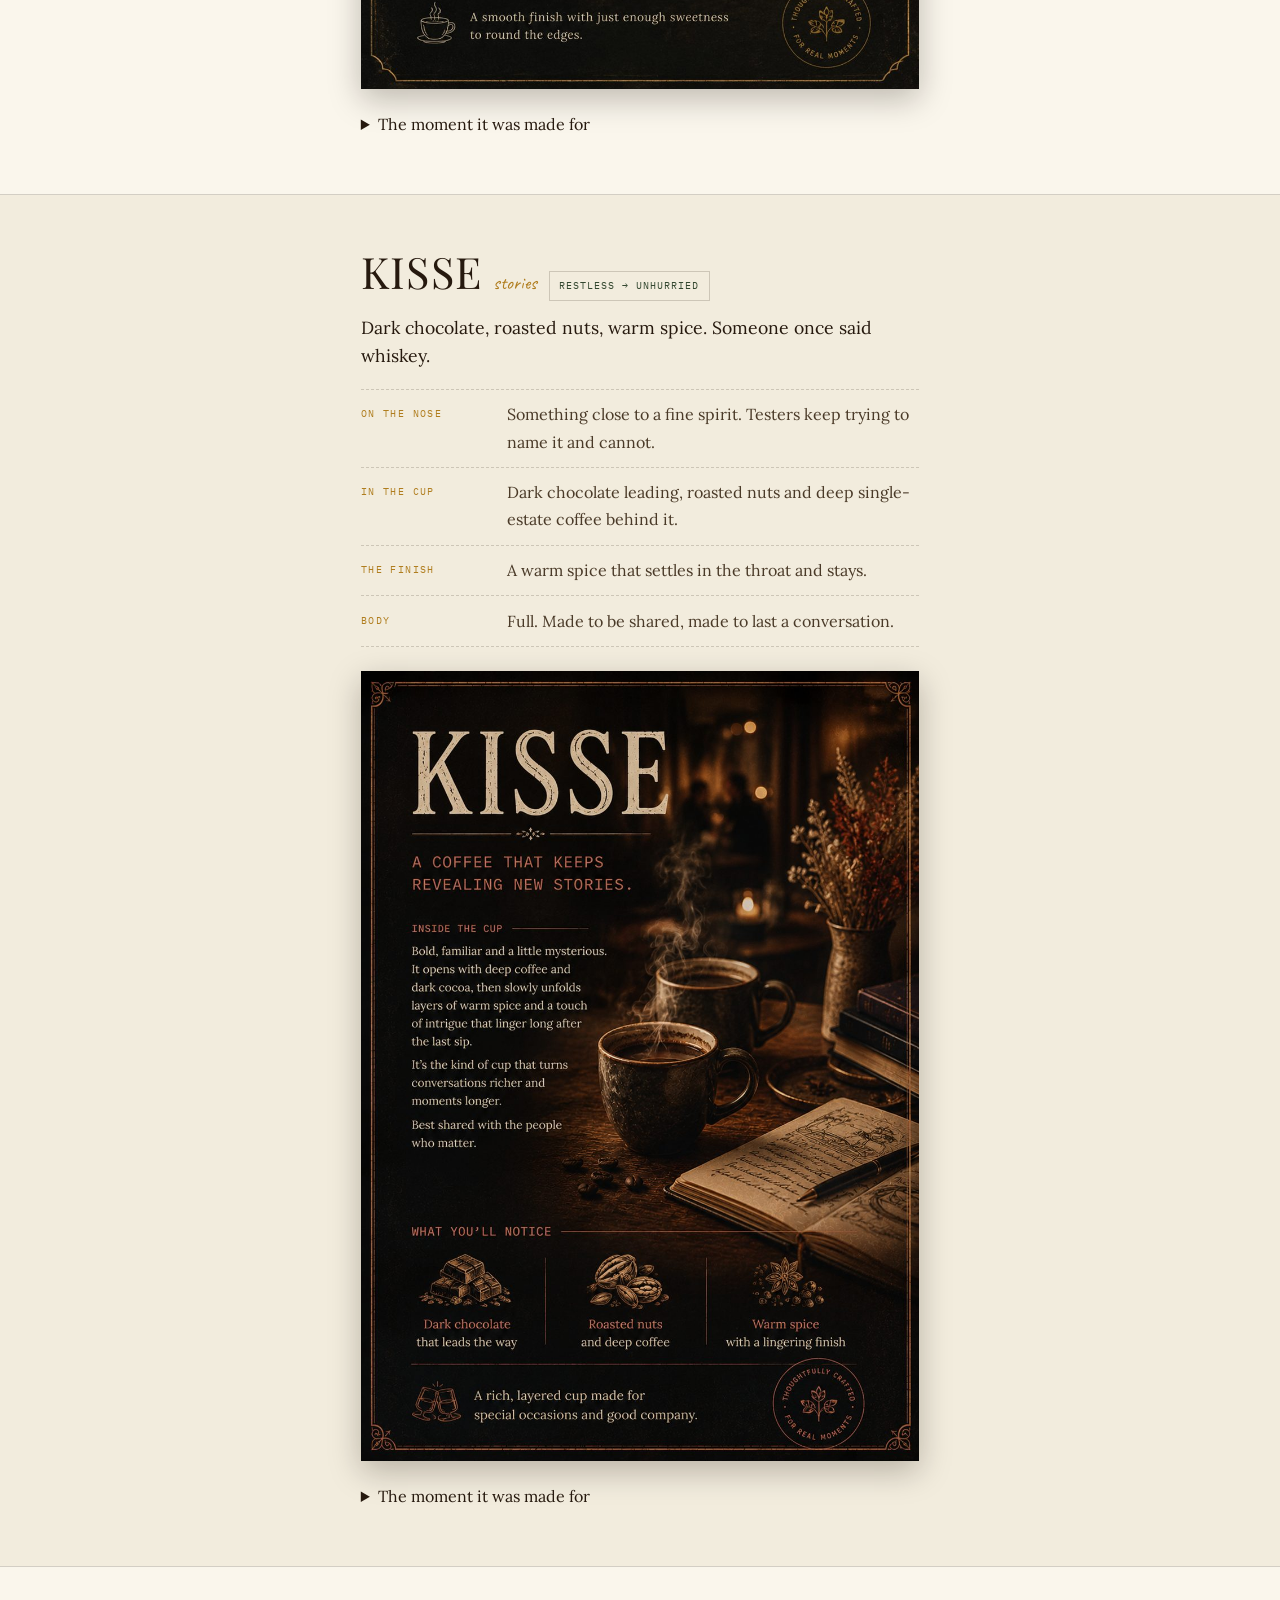
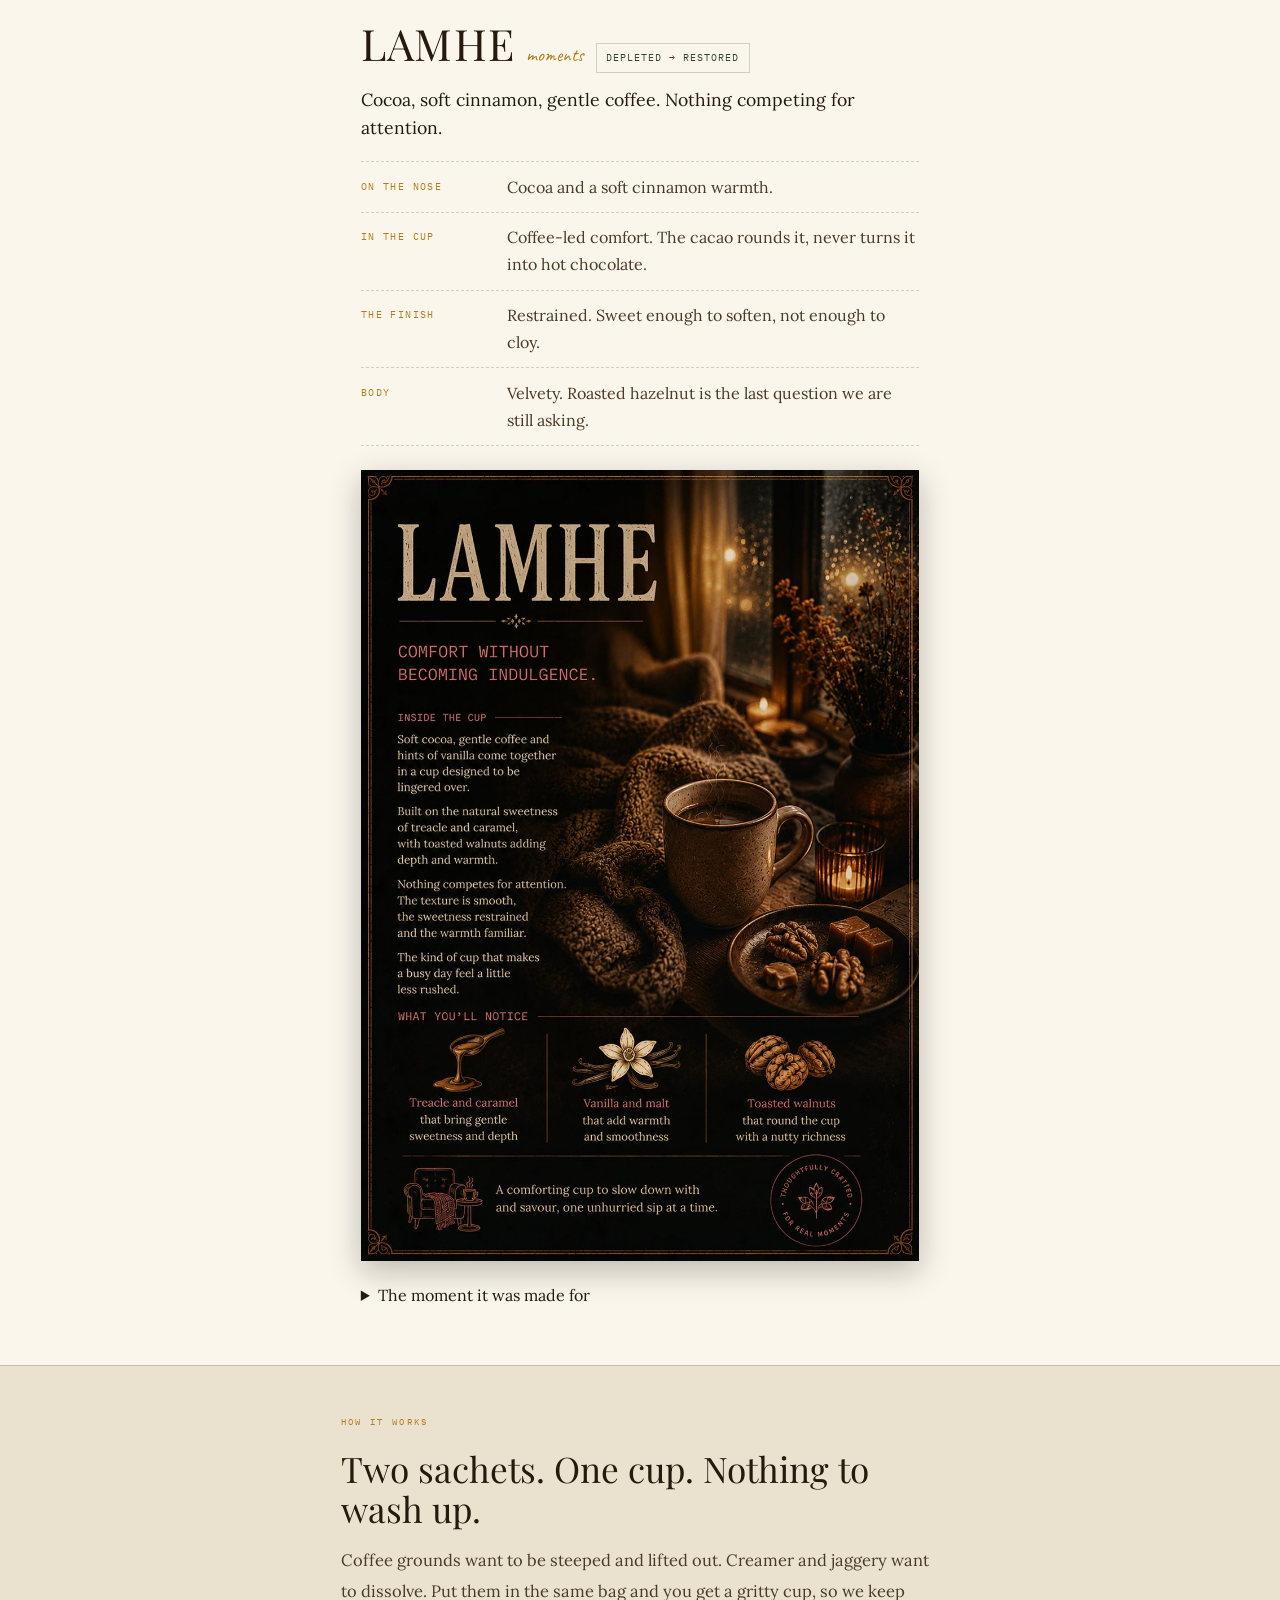
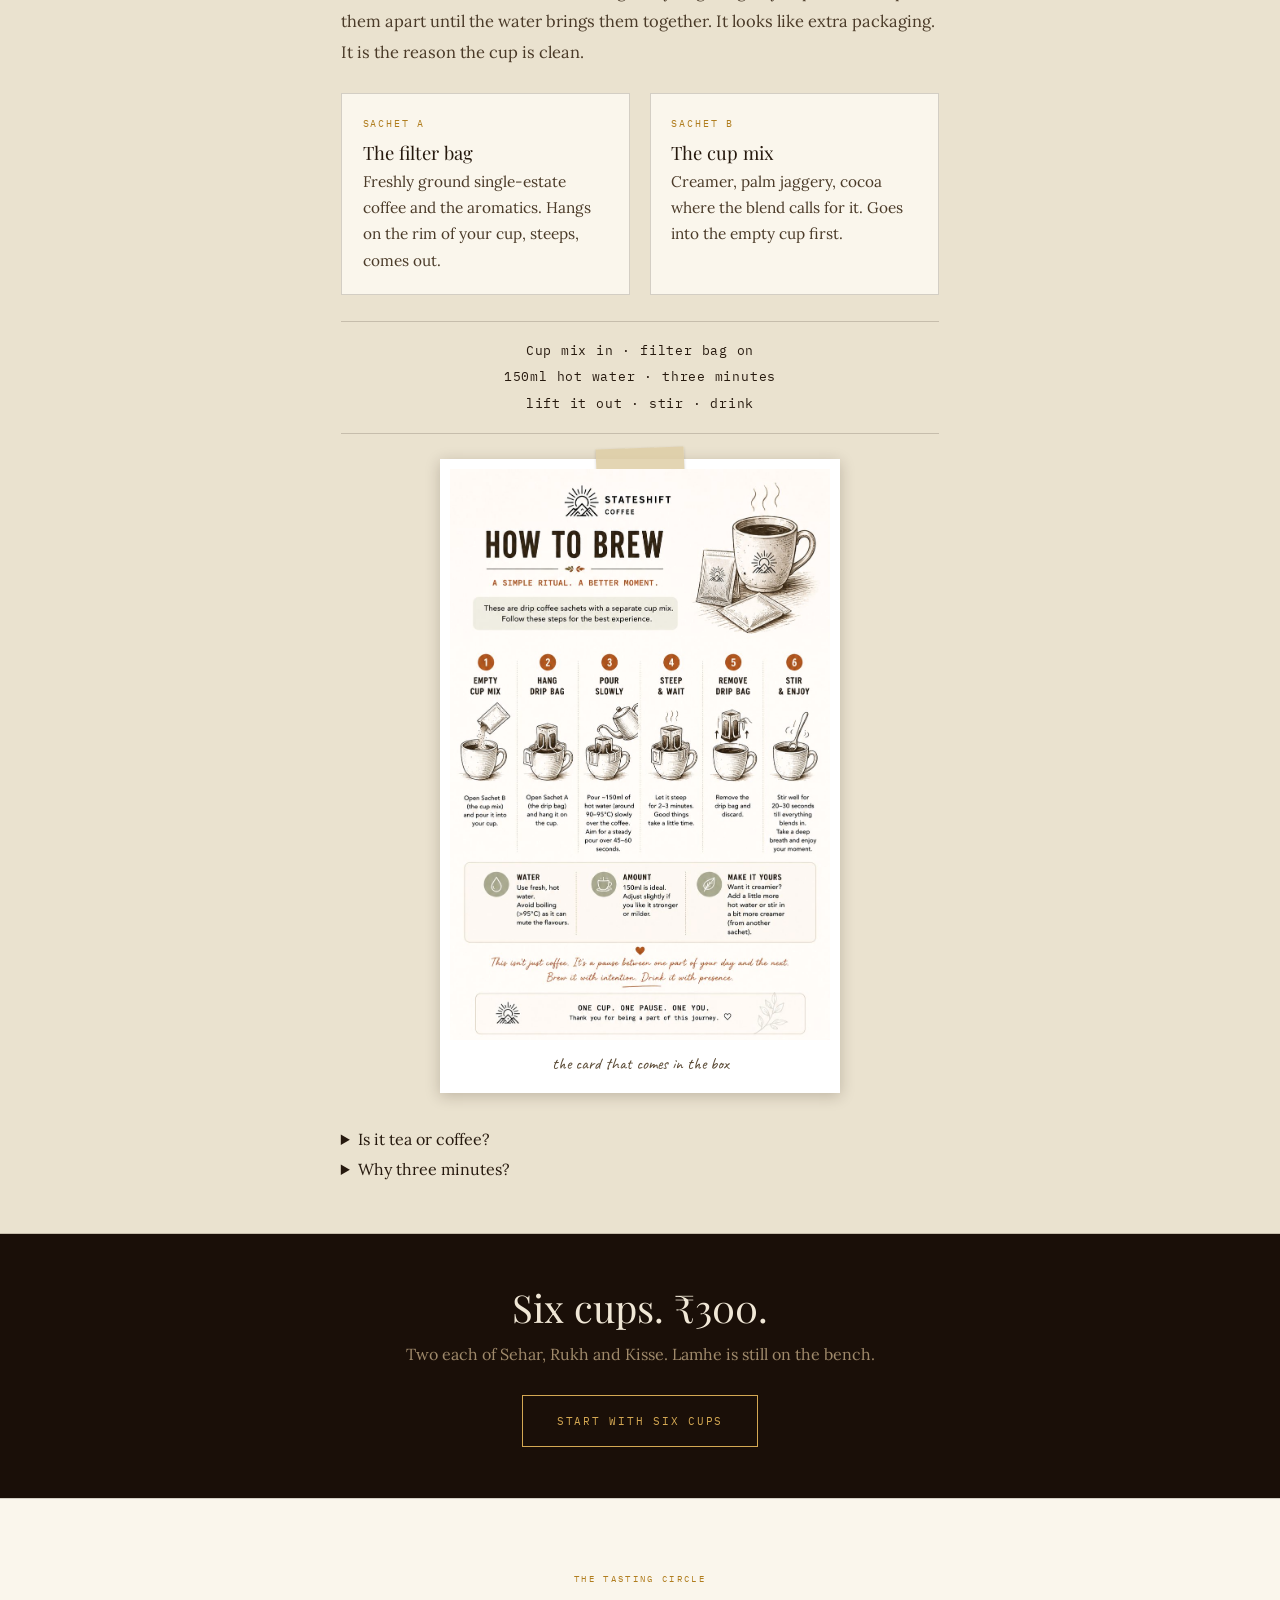
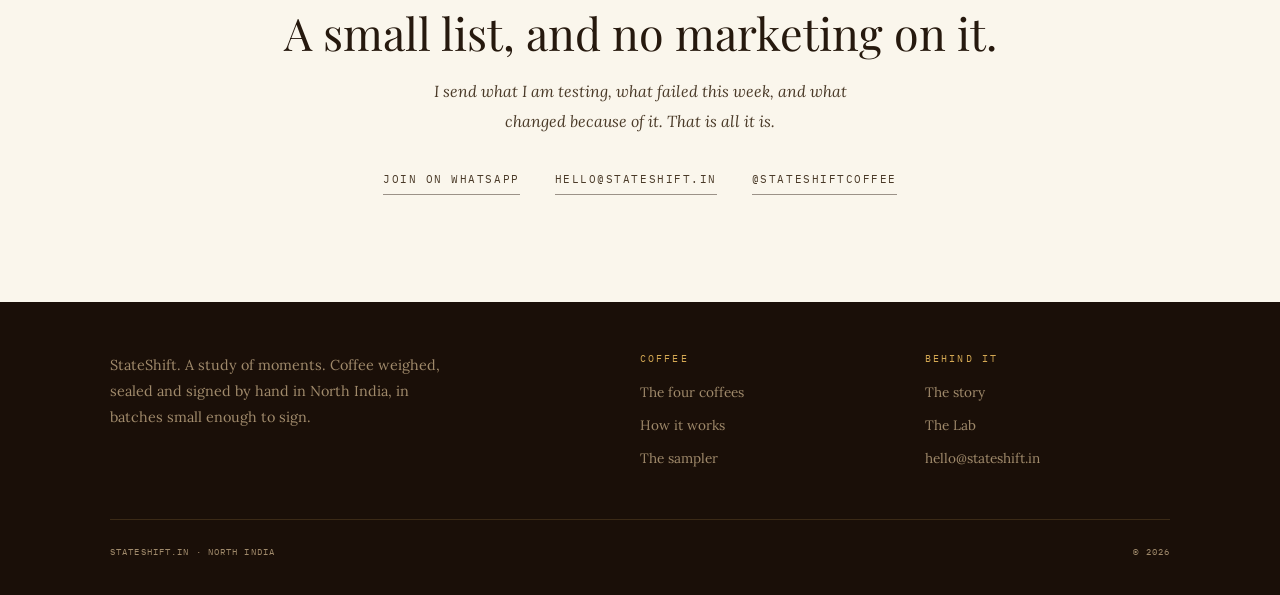
==== commit e5f96120: "Add files via upload" ====
--- a/collection.html
+++ b/collection.html
@@ -3,7 +3,7 @@
 <head>
 <meta charset="UTF-8">
 <meta name="viewport" content="width=device-width, initial-scale=1.0">
-<title>The four coffees, and how they work. StateShift.</title>
+<title>Every coffee changes your day. Most of us never choose how. StateShift.</title>
 <meta name="description" content="Sehar, Rukh, Kisse, Lamhe. Tasting notes for four coffees, one for each part of the day, plus the two-sachet method. Six cups, Rs 300.">
 <link rel="preconnect" href="https://fonts.googleapis.com">
 <link href="https://fonts.googleapis.com/css2?family=Playfair+Display:ital,wght@0,400;0,600;1,400&family=Caveat:wght@400;600&family=IBM+Plex+Mono:wght@300;400&family=Lora:ital,wght@0,400;0,500;1,400&display=swap" rel="stylesheet">
@@ -13,7 +13,13 @@
 @media(min-width:761px){.c-hero{padding:3.8rem 2rem 2.2rem}}
 .c-hero h1{font-size:clamp(1.9rem,6.4vw,3rem);line-height:1.15;margin-bottom:.9rem}
 .c-hero h1 em{color:var(--gold)}
-.c-hero .plain{font-size:1.02rem;line-height:1.75;color:var(--ink-soft);margin-bottom:1.2rem}
+.c-hero .plain{font-size:1.02rem;line-height:1.8;color:var(--ink-soft);margin-bottom:1rem}
+.c-hero .sorted{
+  font-family:'Playfair Display',serif;font-size:1.1rem;font-style:italic;line-height:1.6;
+  color:var(--ink);border-top:1px solid var(--line);border-bottom:1px solid var(--line);
+  padding:1rem 0;margin:1.4rem 0 1.3rem;
+}
+.c-hero .sorted em{color:var(--gold)}
 .price-line{
   font-family:'IBM Plex Mono',monospace;font-size:.72rem;letter-spacing:.16em;
   text-transform:uppercase;color:var(--gold);margin-bottom:1.4rem;
@@ -69,7 +75,7 @@
 .c-close .after{margin-top:1.4rem;font-family:'IBM Plex Mono',monospace;font-size:.66rem;letter-spacing:.1em;color:var(--dark-muted);line-height:2.1}
 </style>
 </head>
-<body class="has-buybar">
+<body>
 
 <header class="site-header">
   <a href="index.html" class="site-logo">State<span>Shift</span><small>A study of moments</small></a>
@@ -83,10 +89,12 @@
 </header>
 
 <section class="c-hero">
-  <h1>Four coffees.<br>One for each <em>part of your day</em>.</h1>
-  <p class="plain">Ground single-estate coffee in a filter bag, plus a cup mix. Hot water, three minutes, no machine.</p>
+  <h1>Every coffee changes your day.<br><em>Most of us never choose how</em>.</h1>
+  <p class="plain">These four were not designed around flavour. They were designed around a state of mind. Morning clarity. Midday composure. Evening reflection. And the hour that belongs to nobody else.</p>
+  <p class="plain">Coffee happens to be the vehicle.</p>
+  <p class="sorted">Every other coffee is sorted by how it was roasted. Light, medium, dark. Ours are sorted by <em>when you need them</em>.</p>
   <div class="price-line">Six cups &middot; &#8377;300 &middot; shipping included</div>
-  <a class="btn gold" href="sampler.html">Order the sampler</a>
+  <a class="btn gold" href="sampler.html">Start with six cups</a>
 </section>
 
 <section class="sku" id="sehar">
@@ -238,17 +246,16 @@
 
 <section class="c-close">
   <h2>Six cups. &#8377;300.</h2>
-  <p>Two each of Sehar, Rukh and Kisse. Lamhe joins them shortly.</p>
-  <a class="btn on-dark" href="sampler.html">Order the sampler</a>
-  <div class="after">I reply the same day, usually.<br>Payment by UPI.<br>Boxes go out the following week.</div>
+  <p>Two each of Sehar, Rukh and Kisse. Lamhe is still on the bench.</p>
+  <a class="btn on-dark" href="sampler.html">Start with six cups</a>
 </section>
 
 <section class="contact-close">
-  <span class="eyebrow">Before you go</span>
-  <h2>There is a person at the other end.</h2>
-  <p class="cc-line">Usually mid-experiment, usually happy to be interrupted.</p>
+  <span class="eyebrow">The Tasting Circle</span>
+  <h2>A small list, and no marketing on it.</h2>
+  <p class="cc-line">I send what I am testing, what failed this week, and what changed because of it. That is all it is.</p>
   <div class="cc-links">
-    <a href="https://wa.me/91XXXXXXXXXX?text=Hi%20Mandhir%2C%20I%27d%20like%20to%20join%20the%20Tasting%20Circle.">Join the Tasting Circle</a>
+    <a href="https://wa.me/91XXXXXXXXXX?text=Hi%20Mandhir%2C%20I%27d%20like%20to%20join%20the%20Tasting%20Circle.">Join on WhatsApp</a>
     <a href="mailto:hello@stateshift.in">hello@stateshift.in</a>
     <a href="https://instagram.com/stateshiftcoffee" target="_blank" rel="noopener">@stateshiftcoffee</a>
   </div>
@@ -282,10 +289,5 @@
   </div>
 </footer>
 
-<div class="buybar">
-  <div class="bb-price">&#8377;300<small>six cups &middot; shipping included</small></div>
-  <a href="sampler.html">Order</a>
-</div>
-
 </body>
 </html>
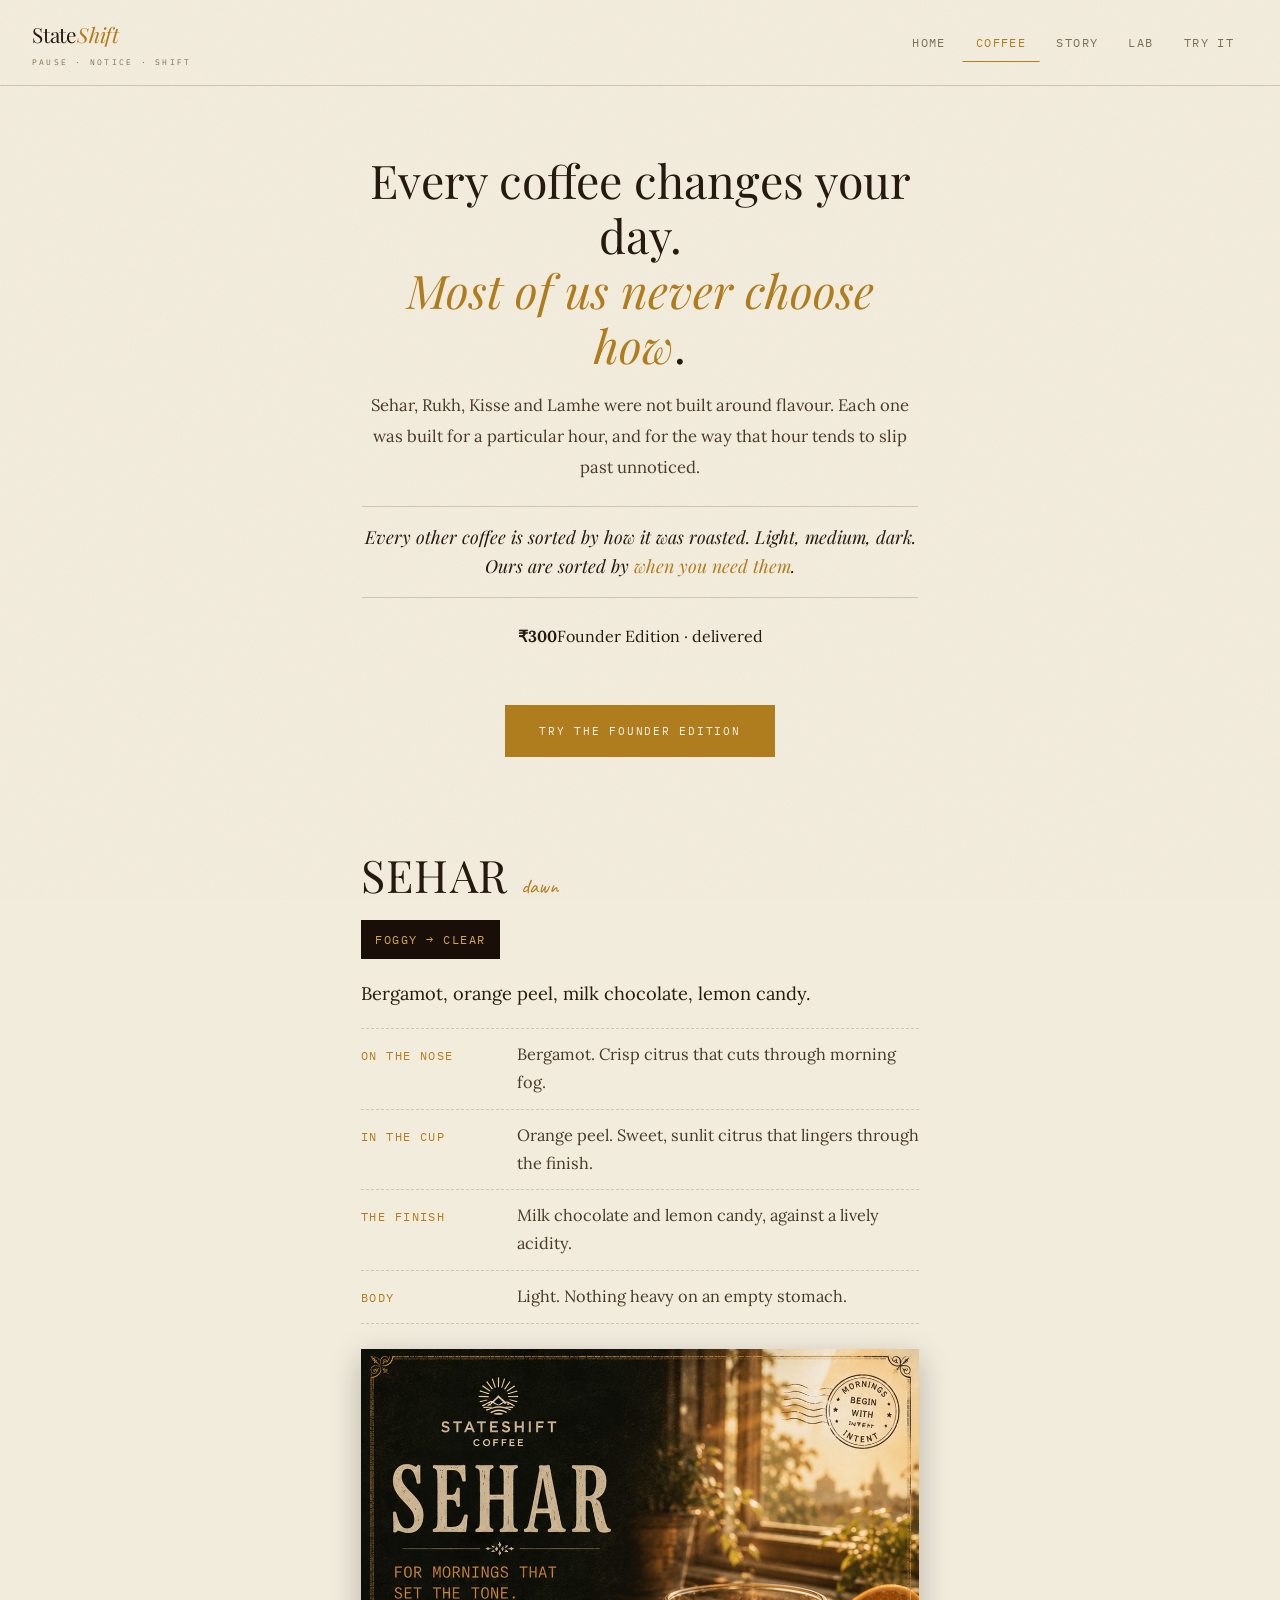
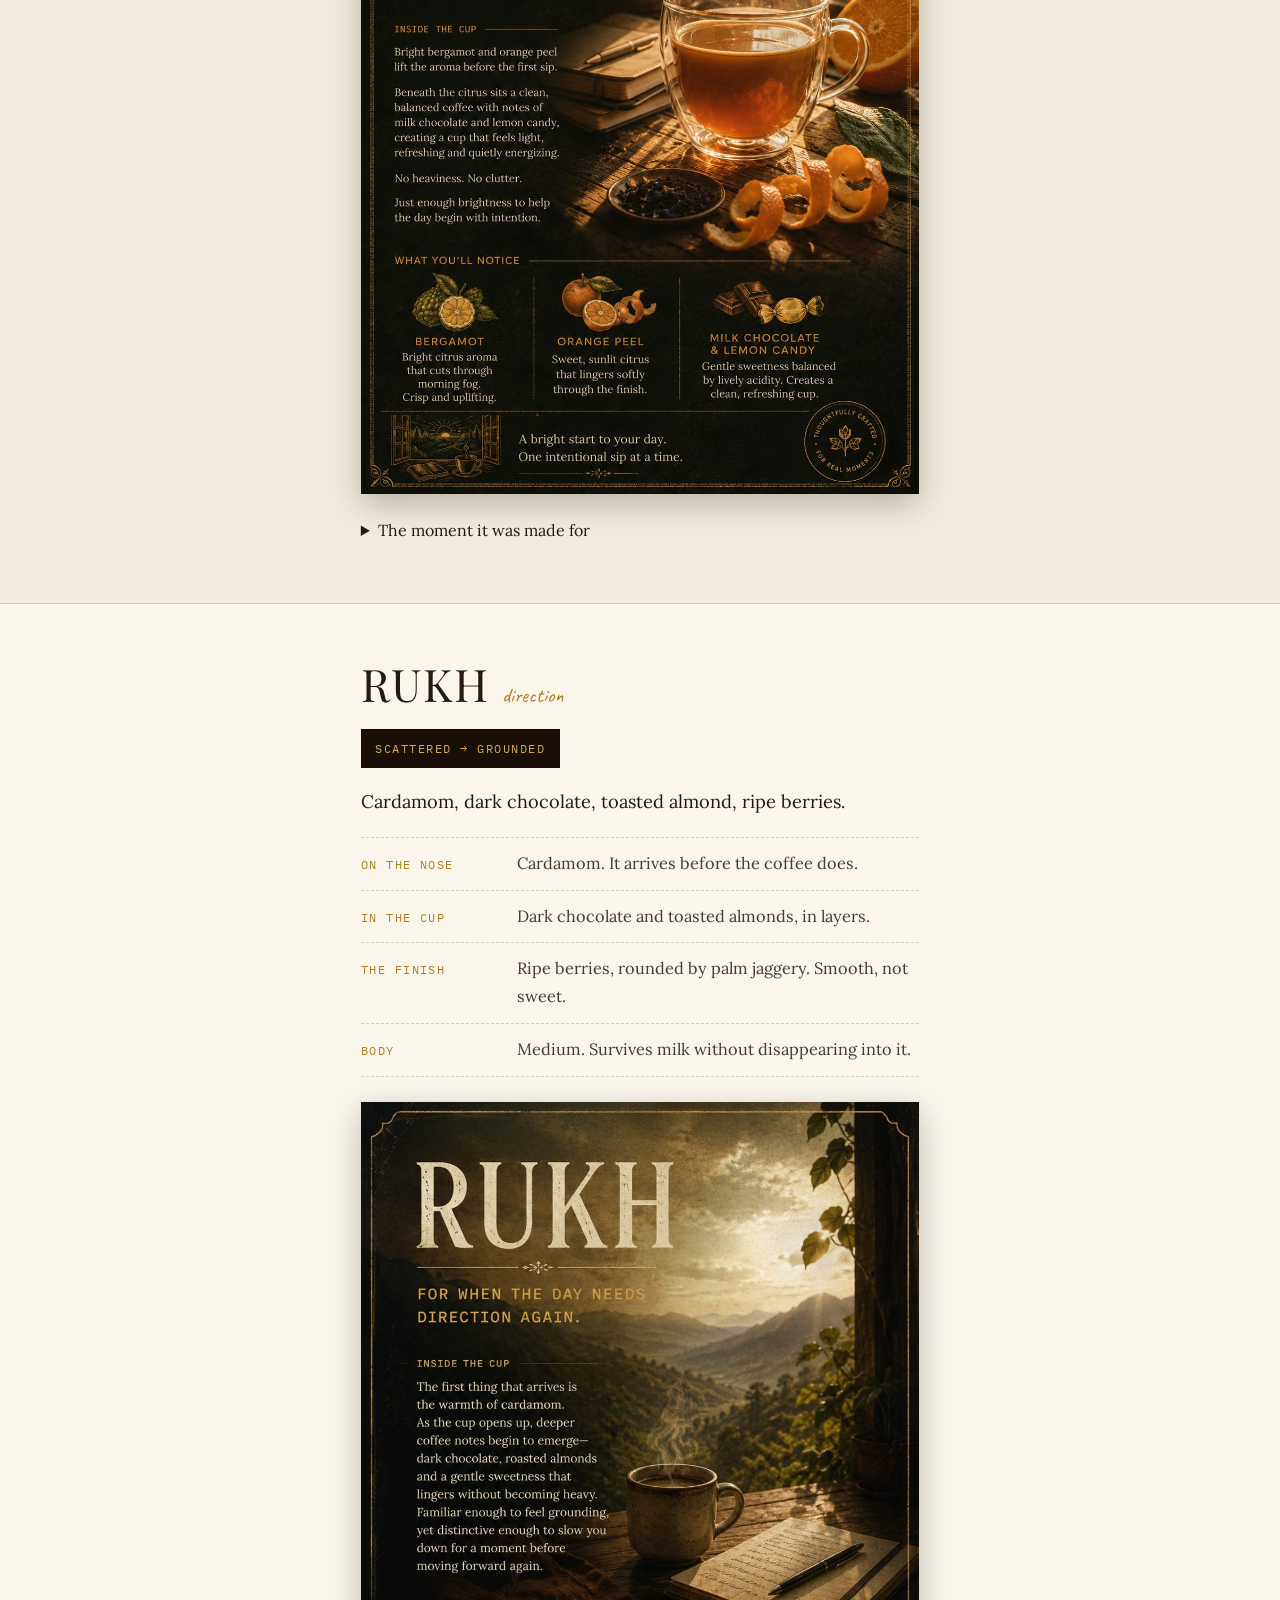
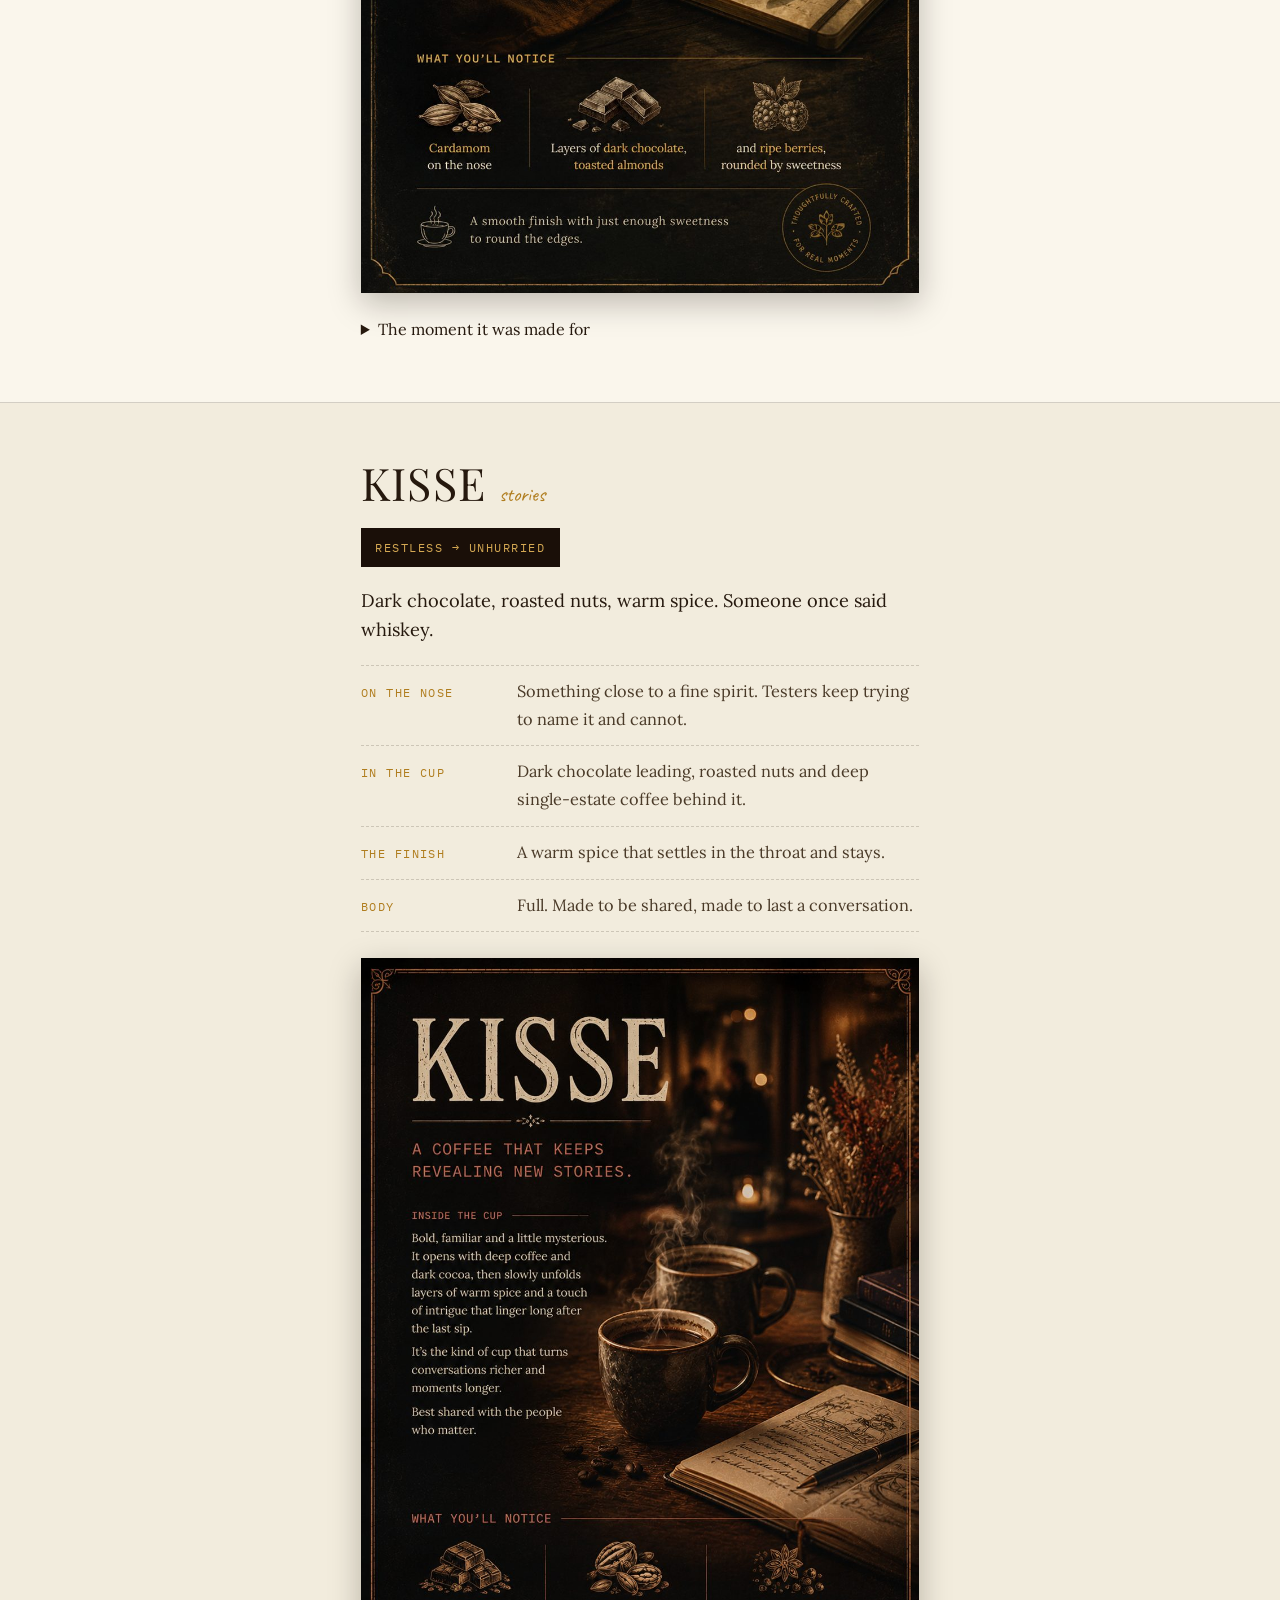
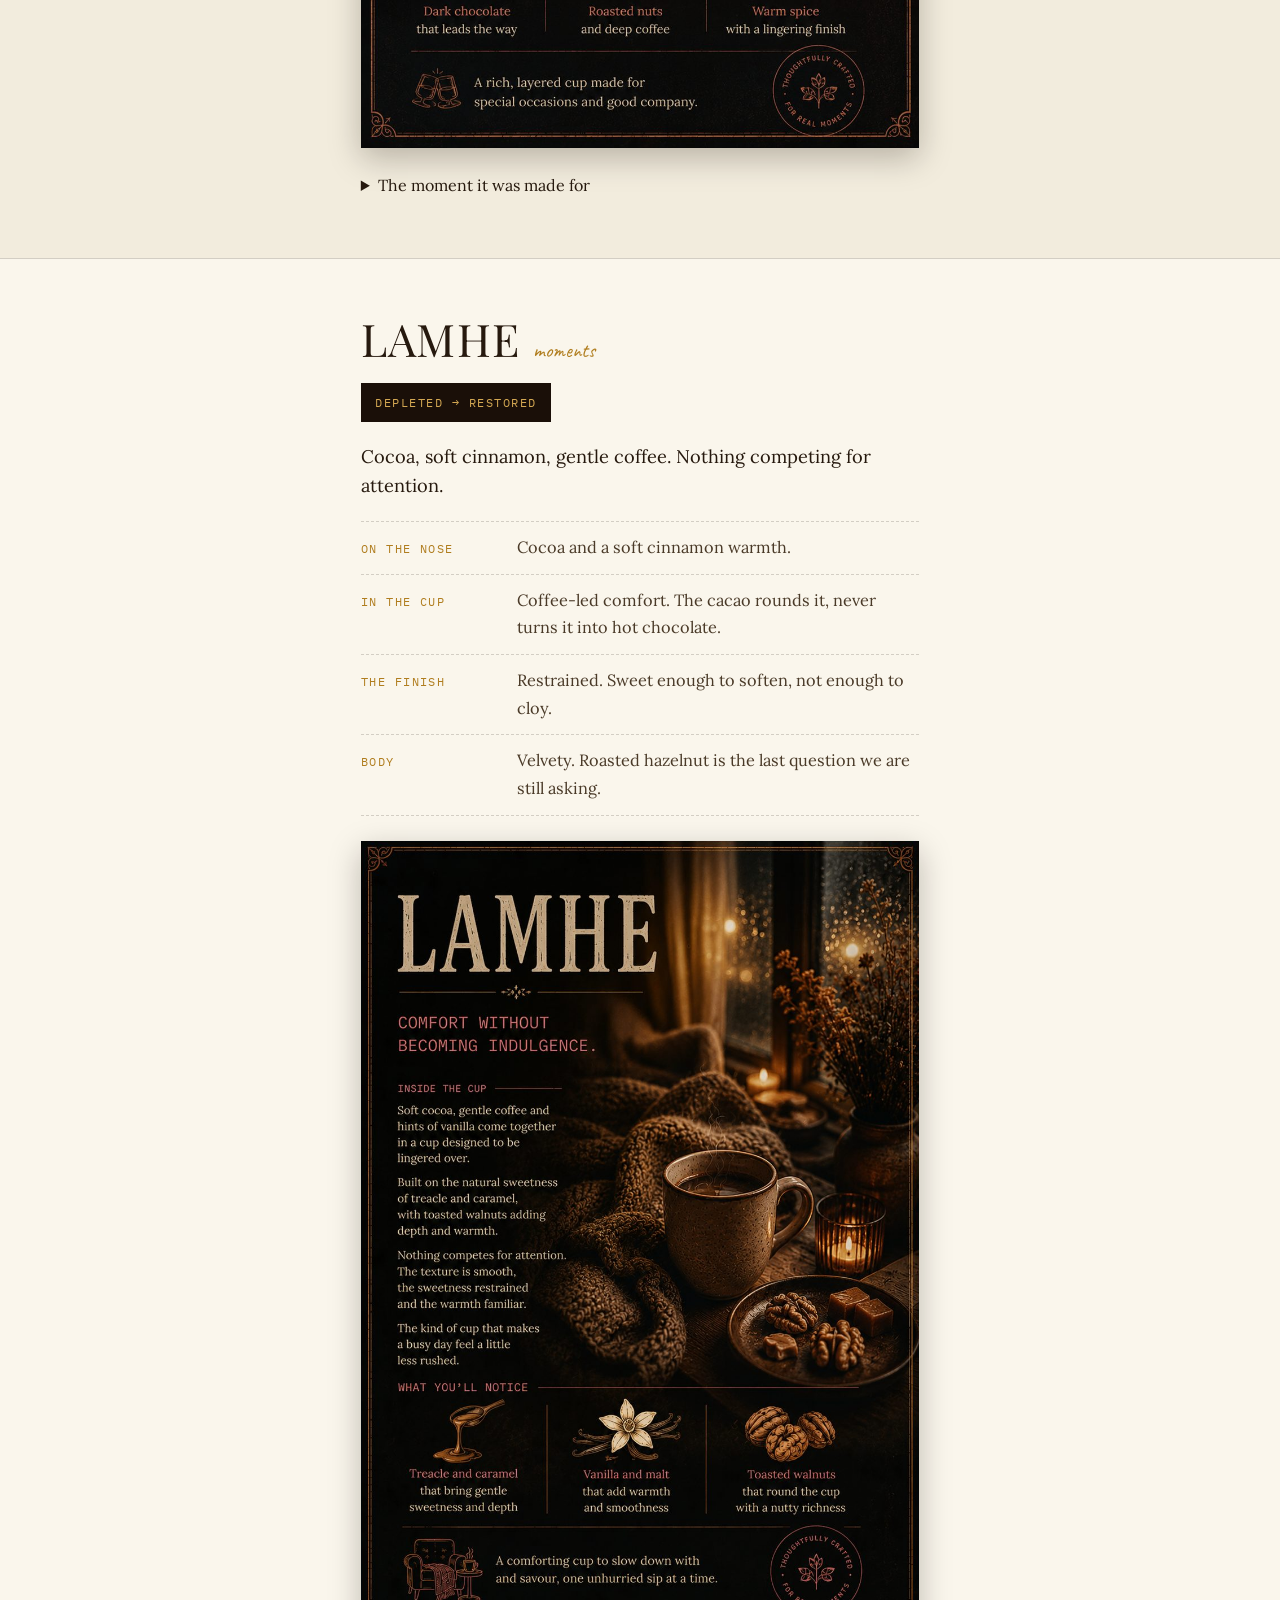
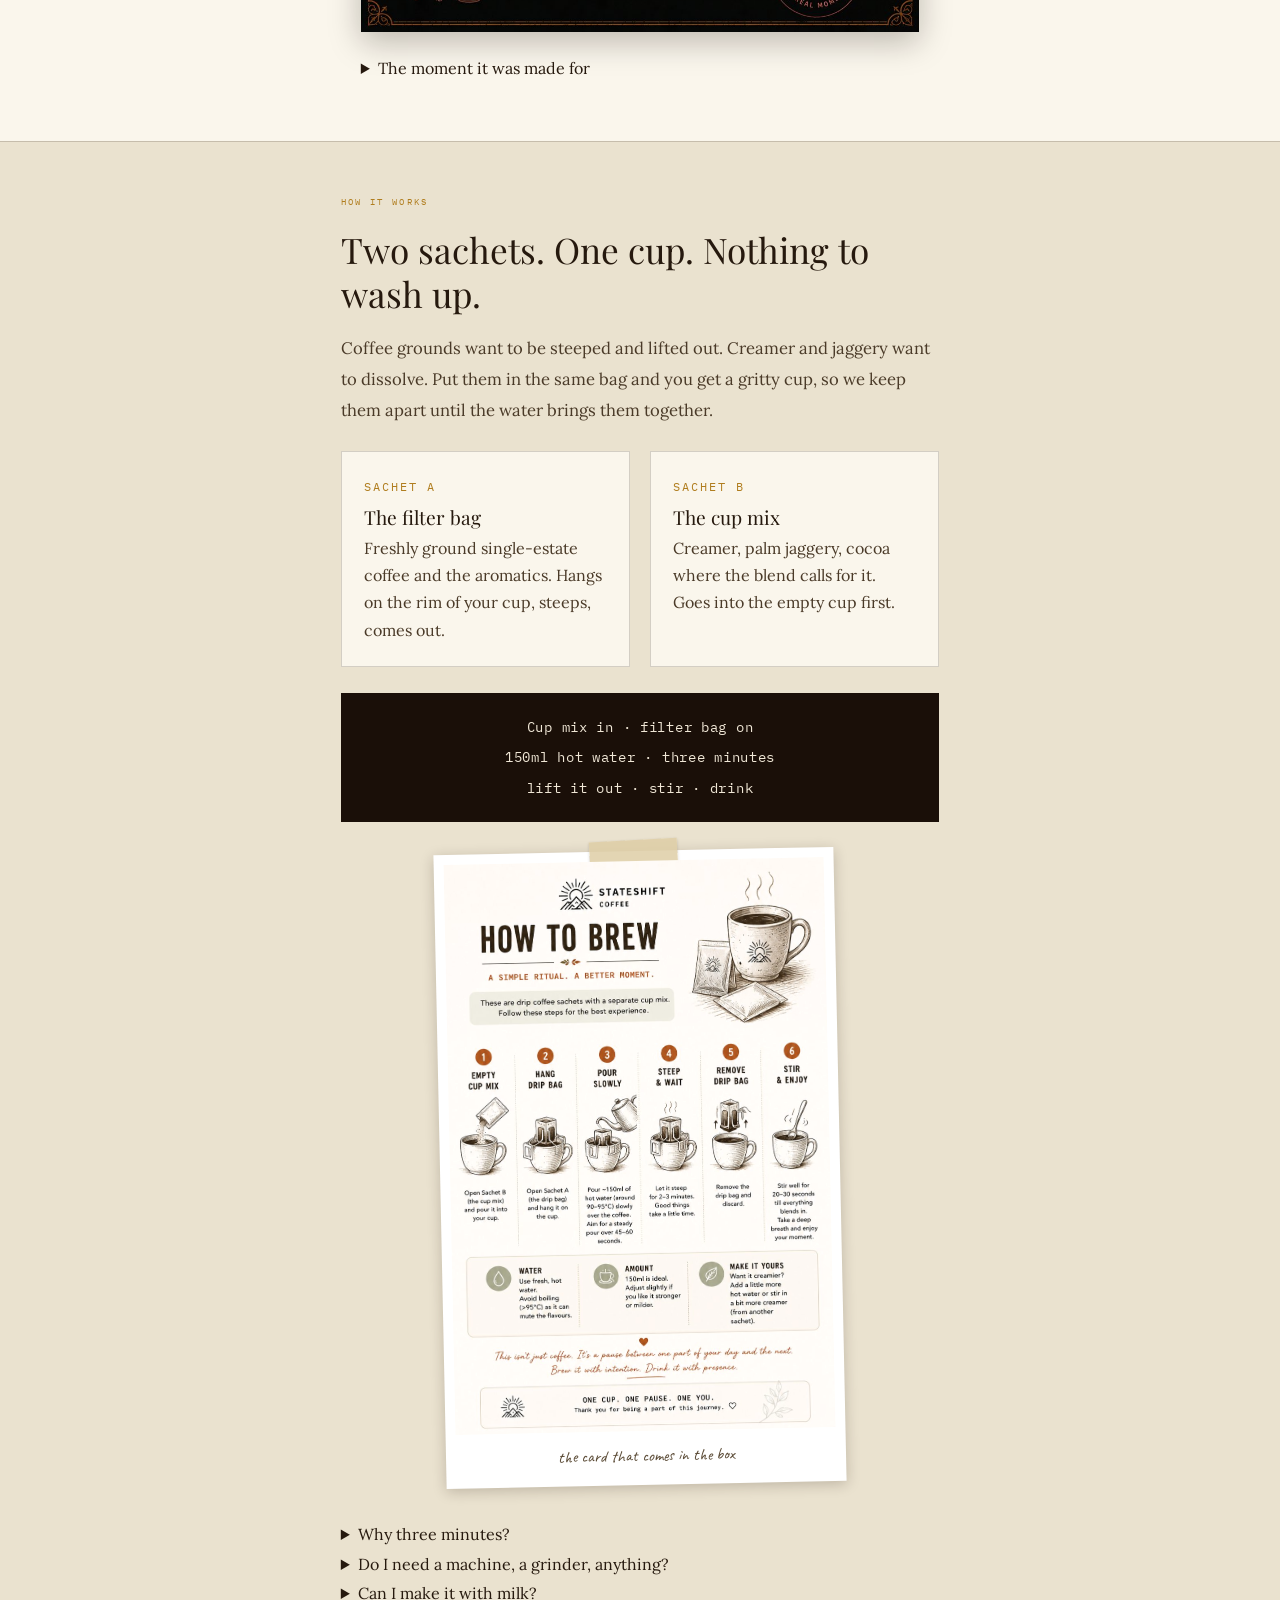
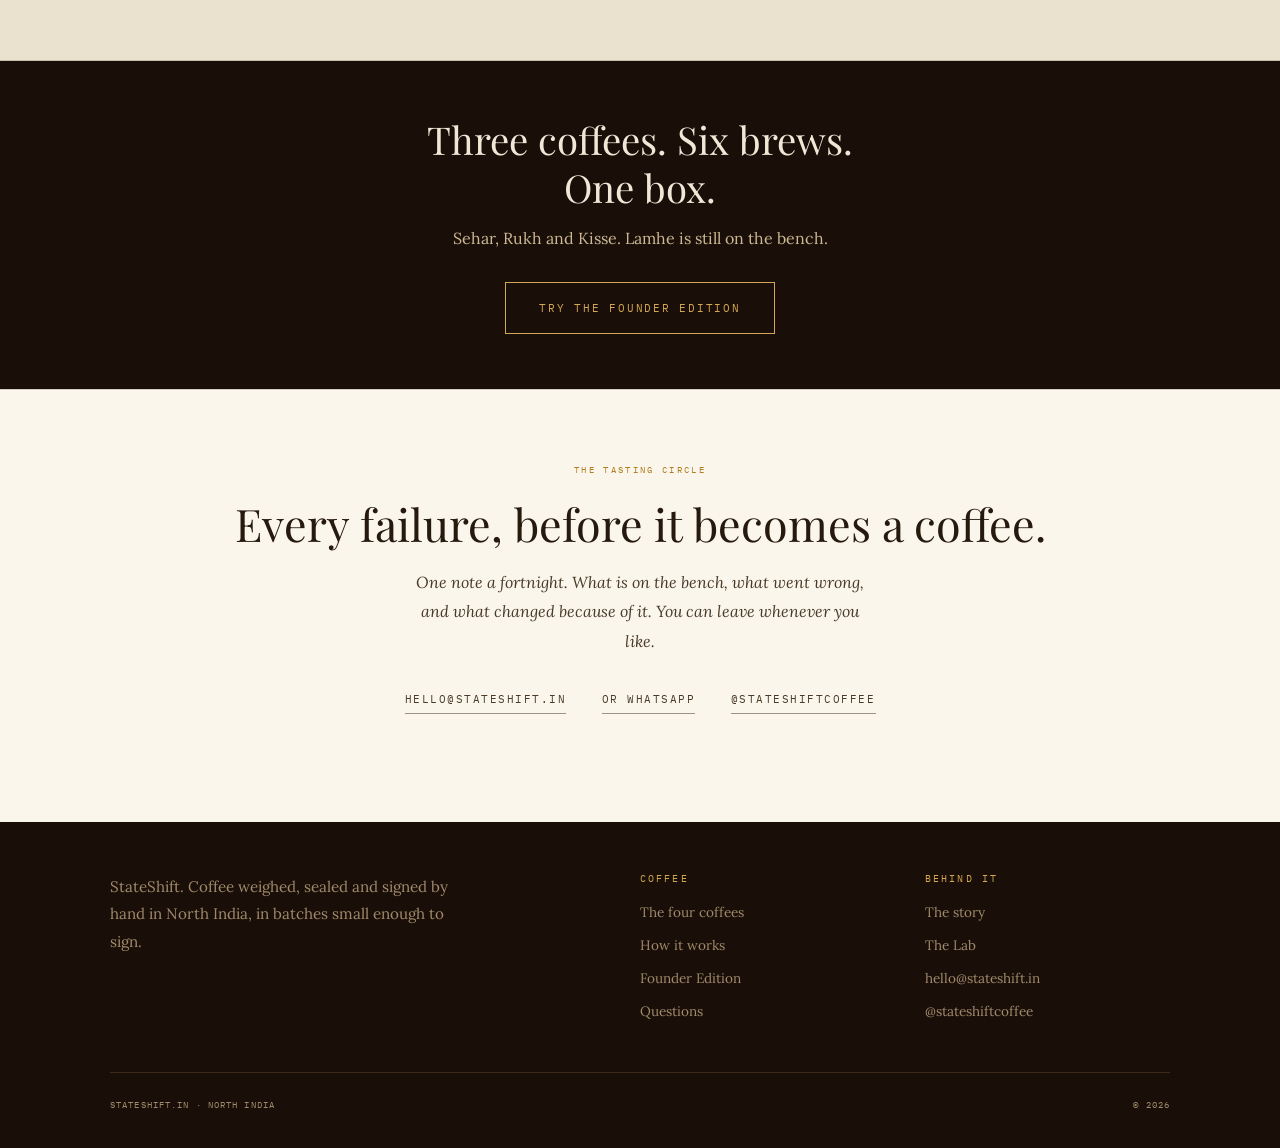
==== commit b92b540f: "Add files via upload" ====
--- a/collection.html
+++ b/collection.html
@@ -3,98 +3,93 @@
 <head>
 <meta charset="UTF-8">
 <meta name="viewport" content="width=device-width, initial-scale=1.0">
-<title>Every coffee changes your day. Most of us never choose how. StateShift.</title>
-<meta name="description" content="Sehar, Rukh, Kisse, Lamhe. Tasting notes for four coffees, one for each part of the day, plus the two-sachet method. Six cups, Rs 300.">
+<title>The four coffees. StateShift.</title>
+<meta name="description" content="Sehar, Rukh, Kisse and Lamhe. Four coffees, each made for one part of the day, and the two-sachet method behind them.">
 <link rel="preconnect" href="https://fonts.googleapis.com">
 <link href="https://fonts.googleapis.com/css2?family=Playfair+Display:ital,wght@0,400;0,600;1,400&family=Caveat:wght@400;600&family=IBM+Plex+Mono:wght@300;400&family=Lora:ital,wght@0,400;0,500;1,400&display=swap" rel="stylesheet">
-<link rel="stylesheet" href="assets/site.css">
+<link rel="stylesheet" href="assets/site.css?v=4">
 <style>
-.c-hero{padding:2.4rem 1.3rem 1.8rem;text-align:center;max-width:600px;margin:0 auto}
-@media(min-width:761px){.c-hero{padding:3.8rem 2rem 2.2rem}}
-.c-hero h1{font-size:clamp(1.9rem,6.4vw,3rem);line-height:1.15;margin-bottom:.9rem}
+.c-hero{padding:2.8rem 1.3rem 2rem;text-align:center;max-width:620px;margin:0 auto}
+@media(min-width:761px){.c-hero{padding:4.2rem 2rem 2.4rem}}
+.c-hero h1{font-size:clamp(1.8rem,5.8vw,2.9rem);line-height:1.18;margin-bottom:1.1rem}
 .c-hero h1 em{color:var(--gold)}
-.c-hero .plain{font-size:1.02rem;line-height:1.8;color:var(--ink-soft);margin-bottom:1rem}
+.c-hero p{font-size:1.04rem;line-height:1.85;color:var(--ink-soft);margin-bottom:1rem}
 .c-hero .sorted{
-  font-family:'Playfair Display',serif;font-size:1.1rem;font-style:italic;line-height:1.6;
+  font-family:'Playfair Display',serif;font-size:1.12rem;font-style:italic;line-height:1.6;
   color:var(--ink);border-top:1px solid var(--line);border-bottom:1px solid var(--line);
-  padding:1rem 0;margin:1.4rem 0 1.3rem;
+  padding:1rem 0;margin:1.5rem 0;
 }
 .c-hero .sorted em{color:var(--gold)}
-.price-line{
-  font-family:'IBM Plex Mono',monospace;font-size:.72rem;letter-spacing:.16em;
-  text-transform:uppercase;color:var(--gold);margin-bottom:1.4rem;
-}
-
-.sku{padding:2.6rem 0}
-@media(min-width:761px){.sku{padding:3.4rem 0}}
+.c-hero .price{margin-bottom:1.5rem}
+
+.sku{padding:2.8rem 0}
+@media(min-width:761px){.sku{padding:3.6rem 0}}
 .sku-in{max-width:600px;margin:0 auto;padding:0 1.3rem}
-.sku-head{display:flex;align-items:baseline;gap:.7rem;flex-wrap:wrap;margin-bottom:.8rem}
-.sku-head h2{font-size:clamp(1.9rem,6.6vw,2.7rem);letter-spacing:.03em;line-height:1}
-.sku-head .mean{font-family:'Caveat',cursive;font-size:1.2rem;color:var(--gold)}
-.sku-head .shift{
-  font-family:'IBM Plex Mono',monospace;font-size:.62rem;letter-spacing:.1em;
-  text-transform:uppercase;color:var(--forest);border:1px solid var(--line);padding:.3rem .6rem;
-}
-/* Taste notes open on the page. The feeling is what folds away now. */
-.taste{font-size:1.1rem;line-height:1.6;color:var(--ink);margin-bottom:1.2rem}
-.tnotes{margin-bottom:1.5rem}
-.tn{display:grid;grid-template-columns:1fr;gap:.15rem;padding:.7rem 0;border-bottom:1px dashed var(--line)}
-@media(min-width:601px){.tn{grid-template-columns:130px 1fr;gap:1rem}}
+.sku-head{display:flex;align-items:baseline;gap:.8rem;flex-wrap:wrap;margin-bottom:.9rem}
+.sku-head h2{font-size:clamp(2rem,6.8vw,2.8rem);letter-spacing:.03em;line-height:1}
+.sku-head .mean{font-family:'Caveat',cursive;font-size:1.3rem;color:var(--gold)}
+/* the state shift, on espresso so it reads as the thing it is */
+.shift{
+  display:inline-block;background:var(--espresso);color:var(--amber);
+  font-family:'IBM Plex Mono',monospace;font-size:.78rem;letter-spacing:.12em;
+  text-transform:uppercase;padding:.5rem .9rem;margin-bottom:1.2rem;
+}
+.taste{font-size:1.14rem;line-height:1.6;color:var(--ink);margin-bottom:1.3rem}
+.tnotes{margin-bottom:1.6rem}
+.tn{display:grid;grid-template-columns:1fr;gap:.15rem;padding:.75rem 0;border-bottom:1px dashed var(--line)}
+@media(min-width:601px){.tn{grid-template-columns:140px 1fr;gap:1rem}}
 .tn:first-child{border-top:1px dashed var(--line)}
 .tn b{
-  font-family:'IBM Plex Mono',monospace;font-weight:400;font-size:.62rem;
-  letter-spacing:.14em;text-transform:uppercase;color:var(--gold);padding-top:.25rem;
-}
-.tn span{font-size:1rem;line-height:1.7;color:var(--ink-soft)}
-.art{width:100%;display:block;box-shadow:0 10px 30px rgba(20,10,4,.26);margin-bottom:1.3rem}
-
-/* HOW IT WORKS, folded in from the old Pause page */
-.how{background:var(--paper-deep);border-top:1px solid var(--line);border-bottom:1px solid var(--line);padding:3rem 0}
+  font-family:'IBM Plex Mono',monospace;font-weight:400;font-size:.76rem;
+  letter-spacing:.12em;text-transform:uppercase;color:var(--gold);padding-top:.25rem;
+}
+.tn span{font-size:1.02rem;line-height:1.7;color:var(--ink-soft)}
+.art{width:100%;display:block;box-shadow:0 10px 30px rgba(20,10,4,.26);margin-bottom:1.4rem}
+
+.how{background:var(--paper-deep);border-top:1px solid var(--line);border-bottom:1px solid var(--line);padding:3.2rem 0}
 .how-in{max-width:640px;margin:0 auto;padding:0 1.3rem}
-.how h2{font-size:clamp(1.6rem,4.4vw,2.2rem);margin-bottom:1rem}
-.how > .how-in > p{font-size:1.03rem;line-height:1.85;color:var(--ink-soft);margin-bottom:1.6rem}
+.how h2{font-size:clamp(1.65rem,4.6vw,2.2rem);margin-bottom:1.1rem;line-height:1.25}
+.how > .how-in > p{font-size:1.04rem;line-height:1.85;color:var(--ink-soft);margin-bottom:1.6rem}
 .two{display:grid;grid-template-columns:1fr;gap:1rem;margin-bottom:1.6rem}
 @media(min-width:601px){.two{grid-template-columns:1fr 1fr;gap:1.2rem}}
-.sachet{border:1px solid var(--line);background:var(--cream);padding:1.3rem}
+.sachet{border:1px solid var(--line);background:var(--cream);padding:1.4rem}
 .sachet .tag{
-  font-family:'IBM Plex Mono',monospace;font-size:.64rem;letter-spacing:.18em;
+  font-family:'IBM Plex Mono',monospace;font-size:.78rem;letter-spacing:.16em;
   text-transform:uppercase;color:var(--gold);display:block;margin-bottom:.5rem;
 }
-.sachet h3{font-size:1.15rem;margin-bottom:.4rem}
-.sachet p{font-size:.96rem;line-height:1.7;color:var(--ink-soft);margin:0}
+.sachet h3{font-size:1.2rem;margin-bottom:.45rem}
+.sachet p{font-size:1rem;line-height:1.7;color:var(--ink-soft);margin:0}
 .recipe{
-  font-family:'IBM Plex Mono',monospace;font-size:.82rem;letter-spacing:.06em;color:var(--ink);
-  border-top:1px solid var(--line);border-bottom:1px solid var(--line);
-  padding:1rem 0;text-align:center;line-height:2;margin-bottom:1.6rem;
+  font-family:'IBM Plex Mono',monospace;font-size:.9rem;letter-spacing:.05em;
+  background:var(--espresso);color:var(--dark-text);
+  padding:1.2rem;text-align:center;line-height:2.1;margin-bottom:1.8rem;
 }
 .card-fig{max-width:400px;margin:0 auto}
 
-.c-close{background:var(--espresso);color:var(--dark-text);text-align:center;padding:3.2rem 1.3rem}
-.c-close h2{color:var(--dark-text);font-size:clamp(1.7rem,4.5vw,2.4rem);margin-bottom:.7rem}
-.c-close p{color:var(--dark-muted);margin-bottom:1.6rem;line-height:1.8}
-.c-close .after{margin-top:1.4rem;font-family:'IBM Plex Mono',monospace;font-size:.66rem;letter-spacing:.1em;color:var(--dark-muted);line-height:2.1}
+.c-close{background:var(--espresso);color:var(--dark-text);text-align:center;padding:3.4rem 1.3rem}
+.c-close h2{color:var(--dark-text);font-size:clamp(1.7rem,4.6vw,2.4rem);margin-bottom:.8rem;line-height:1.25}
+.c-close p{color:#cdb894;margin-bottom:1.8rem;line-height:1.8}
 </style>
 </head>
 <body>
 
 <header class="site-header">
-  <a href="index.html" class="site-logo">State<span>Shift</span><small>A study of moments</small></a>
+  <a href="index.html" class="site-logo">State<span>Shift</span><small>Pause &middot; Notice &middot; Shift</small></a>
   <nav class="site-nav">
     <a href="index.html">Home</a>
     <a href="collection.html" class="active">Coffee</a>
     <a href="story.html">Story</a>
     <a href="states.html">Lab</a>
-    <a href="sampler.html" class="sell">Sampler</a>
+    <a href="sampler.html" class="sell">Try It</a>
   </nav>
 </header>
 
 <section class="c-hero">
   <h1>Every coffee changes your day.<br><em>Most of us never choose how</em>.</h1>
-  <p class="plain">These four were not designed around flavour. They were designed around a state of mind. Morning clarity. Midday composure. Evening reflection. And the hour that belongs to nobody else.</p>
-  <p class="plain">Coffee happens to be the vehicle.</p>
+  <p>Sehar, Rukh, Kisse and Lamhe were not built around flavour. Each one was built for a particular hour, and for the way that hour tends to slip past unnoticed.</p>
   <p class="sorted">Every other coffee is sorted by how it was roasted. Light, medium, dark. Ours are sorted by <em>when you need them</em>.</p>
-  <div class="price-line">Six cups &middot; &#8377;300 &middot; shipping included</div>
-  <a class="btn gold" href="sampler.html">Start with six cups</a>
+  <div class="price"><b>&#8377;300</b><span>Founder Edition &middot; delivered</span></div><br>
+  <a class="btn gold" href="sampler.html">Try the Founder Edition</a>
 </section>
 
 <section class="sku" id="sehar">
@@ -102,22 +97,22 @@
     <div class="sku-head">
       <h2>SEHAR</h2>
       <span class="mean">dawn</span>
-      <span class="shift">Foggy &rarr; Clear</span>
-    </div>
+    </div>
+    <span class="shift">Foggy &rarr; Clear</span>
     <p class="taste">Bergamot, orange peel, milk chocolate, lemon candy.</p>
     <div class="tnotes">
       <div class="tn"><b>On the nose</b><span>Bergamot. Crisp citrus that cuts through morning fog.</span></div>
       <div class="tn"><b>In the cup</b><span>Orange peel. Sweet, sunlit citrus that lingers through the finish.</span></div>
-      <div class="tn"><b>The finish</b><span>Milk chocolate and lemon candy. Gentle sweetness against a lively acidity.</span></div>
+      <div class="tn"><b>The finish</b><span>Milk chocolate and lemon candy, against a lively acidity.</span></div>
       <div class="tn"><b>Body</b><span>Light. Nothing heavy on an empty stomach.</span></div>
     </div>
 
-    <img class="art" src="assets/posters/sehar-card.jpg" alt="SEHAR label" loading="lazy">
+    <img class="art" src="assets/posters/sehar-card.jpg" alt="SEHAR" loading="lazy">
     <details class="disclose">
       <summary>The moment it was made for</summary>
       <div class="body">
         <p>The day has not decided what it will be yet. Neither have you. Sehar is for that window, before the noise and before the phone.</p>
-        <p class="margin-note" style="margin-top:.9rem;font-size:1.05rem">the citrus is ours. oranges, a peeler, an oven, one very fragrant weekend</p>
+        <p class="margin-note" style="margin-top:1rem;font-size:1.15rem">the citrus is ours. oranges, a peeler, an oven, one very fragrant weekend</p>
       </div>
     </details>
   </div>
@@ -127,8 +122,8 @@
     <div class="sku-head">
       <h2>RUKH</h2>
       <span class="mean">direction</span>
-      <span class="shift">Scattered &rarr; Grounded</span>
-    </div>
+    </div>
+    <span class="shift">Scattered &rarr; Grounded</span>
     <p class="taste">Cardamom, dark chocolate, toasted almond, ripe berries.</p>
     <div class="tnotes">
       <div class="tn"><b>On the nose</b><span>Cardamom. It arrives before the coffee does.</span></div>
@@ -137,12 +132,12 @@
       <div class="tn"><b>Body</b><span>Medium. Survives milk without disappearing into it.</span></div>
     </div>
 
-    <img class="art" src="assets/posters/rukh-card.jpg" alt="RUKH label" loading="lazy">
+    <img class="art" src="assets/posters/rukh-card.jpg" alt="RUKH" loading="lazy">
     <details class="disclose">
       <summary>The moment it was made for</summary>
       <div class="body">
         <p>Somewhere before noon the day scatters. Eleven tabs, three unfinished thoughts. Rukh is the still point you move from.</p>
-        <p class="margin-note" style="margin-top:.9rem;font-size:1.05rem">"light, nice, the cardamom complementing. lock it." the cup that ended the search</p>
+        <p class="margin-note" style="margin-top:1rem;font-size:1.15rem">"light, nice, the cardamom complementing. lock it." the cup that ended the search</p>
       </div>
     </details>
   </div>
@@ -152,8 +147,8 @@
     <div class="sku-head">
       <h2>KISSE</h2>
       <span class="mean">stories</span>
-      <span class="shift">Restless &rarr; Unhurried</span>
-    </div>
+    </div>
+    <span class="shift">Restless &rarr; Unhurried</span>
     <p class="taste">Dark chocolate, roasted nuts, warm spice. Someone once said whiskey.</p>
     <div class="tnotes">
       <div class="tn"><b>On the nose</b><span>Something close to a fine spirit. Testers keep trying to name it and cannot.</span></div>
@@ -162,12 +157,12 @@
       <div class="tn"><b>Body</b><span>Full. Made to be shared, made to last a conversation.</span></div>
     </div>
 
-    <img class="art" src="assets/posters/kisse-card.jpg" alt="KISSE label" loading="lazy">
+    <img class="art" src="assets/posters/kisse-card.jpg" alt="KISSE" loading="lazy">
     <details class="disclose">
       <summary>The moment it was made for</summary>
       <div class="body">
         <p>Some conversations only begin after the day has ended. Kisse is for those, the ones that stretch past midnight.</p>
-        <p class="margin-note" style="margin-top:.9rem;font-size:1.05rem">"whiskey and dark chocolate." the first words ever said about Kisse</p>
+        <p class="margin-note" style="margin-top:1rem;font-size:1.15rem">"whiskey and dark chocolate." the first words ever said about Kisse</p>
       </div>
     </details>
   </div>
@@ -177,8 +172,8 @@
     <div class="sku-head">
       <h2>LAMHE</h2>
       <span class="mean">moments</span>
-      <span class="shift">Depleted &rarr; Restored</span>
-    </div>
+    </div>
+    <span class="shift">Depleted &rarr; Restored</span>
     <p class="taste">Cocoa, soft cinnamon, gentle coffee. Nothing competing for attention.</p>
     <div class="tnotes">
       <div class="tn"><b>On the nose</b><span>Cocoa and a soft cinnamon warmth.</span></div>
@@ -187,25 +182,24 @@
       <div class="tn"><b>Body</b><span>Velvety. Roasted hazelnut is the last question we are still asking.</span></div>
     </div>
 
-    <!-- REGENERATE: this card still advertises vanilla, malt and toasted walnuts.
-         Vanilla is excluded from the recipe and the nut is hazelnut. -->
-    <img class="art" src="assets/posters/lamhe-card.jpg" alt="LAMHE label" loading="lazy">
+    <!-- REGENERATE: this card still shows vanilla, malt and walnuts.
+         Vanilla is excluded and the nut is hazelnut. -->
+    <img class="art" src="assets/posters/lamhe-card.jpg" alt="LAMHE" loading="lazy">
     <details class="disclose">
       <summary>The moment it was made for</summary>
       <div class="body">
         <p>There is an hour that belongs to no one else. A blanket, a book, rain if you are lucky. Lamhe sits inside it with you.</p>
-        <p class="margin-note" style="margin-top:.9rem;font-size:1.05rem">still on the bench. hazelnut is the last question</p>
-      </div>
-    </details>
-  </div>
-</section>
-
-<!-- ============ HOW IT WORKS (was The Pause) ============ -->
+        <p class="margin-note" style="margin-top:1rem;font-size:1.15rem">still on the bench. hazelnut is the last question</p>
+      </div>
+    </details>
+  </div>
+</section>
+
 <section class="how" id="how">
   <div class="how-in">
     <span class="eyebrow">How it works</span>
     <h2>Two sachets. One cup. Nothing to wash up.</h2>
-    <p>Coffee grounds want to be steeped and lifted out. Creamer and jaggery want to dissolve. Put them in the same bag and you get a gritty cup, so we keep them apart until the water brings them together. It looks like extra packaging. It is the reason the cup is clean.</p>
+    <p>Coffee grounds want to be steeped and lifted out. Creamer and jaggery want to dissolve. Put them in the same bag and you get a gritty cup, so we keep them apart until the water brings them together.</p>
 
     <div class="two">
       <div class="sachet">
@@ -226,37 +220,41 @@
       lift it out &middot; stir &middot; drink
     </div>
 
-    <figure class="print tilt-0 card-fig">
-      <img src="assets/posters/how-to-brew.jpg" alt="The StateShift brew card: empty the cup mix, hang the drip bag, pour slowly, steep, remove, stir" loading="lazy">
+    <figure class="print card-fig">
+      <img src="assets/posters/how-to-brew.jpg" alt="The StateShift brew card" loading="lazy">
       <figcaption>the card that comes in the box</figcaption>
     </figure>
 
-    <div style="margin-top:2rem">
+    <div style="margin-top:2.2rem">
       <details class="disclose">
-        <summary>Is it tea or coffee?</summary>
-        <div class="body"><p>Coffee. It hangs on your cup like a tea bag because it is a pour-over filter, but inside is freshly ground single-estate coffee. Sehar borrows a little Earl Grey for its citrus, and that is the only tea on the shelf.</p></div>
+        <summary>Why three minutes?</summary>
+        <div class="body"><p>Because that is how long the aroma takes to arrive. Pull the bag out at ninety seconds and you get coffee. Leave it the full three and you get the thing we built. It is also long enough to be a pause and short enough that you will actually take it.</p></div>
       </details>
       <details class="disclose">
-        <summary>Why three minutes?</summary>
-        <div class="body"><p>Because that is how long the aroma takes to arrive, and because it is long enough to be a pause and short enough that you will actually take it. There is nothing to grind, nothing to weigh and nothing to wash up. The cup gives your hands something to hold while you arrive.</p></div>
+        <summary>Do I need a machine, a grinder, anything?</summary>
+        <div class="body"><p>A cup and hot water. That is the entire equipment list. Everything that needed grinding was ground by hand, that morning, before it was sealed.</p></div>
       </details>
+      <details class="disclose">
+        <summary>Can I make it with milk?</summary>
+        <div class="body"><p>Water first, always. Milk mutes the aroma, and the aroma is most of the point. If you want it softer, add a splash of hot milk after the filter bag comes out.</p></div>
+      </details>
     </div>
   </div>
 </section>
 
 <section class="c-close">
-  <h2>Six cups. &#8377;300.</h2>
-  <p>Two each of Sehar, Rukh and Kisse. Lamhe is still on the bench.</p>
-  <a class="btn on-dark" href="sampler.html">Start with six cups</a>
+  <h2>Three coffees. Six brews.<br>One box.</h2>
+  <p>Sehar, Rukh and Kisse. Lamhe is still on the bench.</p>
+  <a class="btn on-dark" href="sampler.html">Try the Founder Edition</a>
 </section>
 
 <section class="contact-close">
   <span class="eyebrow">The Tasting Circle</span>
-  <h2>A small list, and no marketing on it.</h2>
-  <p class="cc-line">I send what I am testing, what failed this week, and what changed because of it. That is all it is.</p>
+  <h2>Every failure, before it becomes a coffee.</h2>
+  <p class="cc-line">One note a fortnight. What is on the bench, what went wrong, and what changed because of it. You can leave whenever you like.</p>
   <div class="cc-links">
-    <a href="https://wa.me/91XXXXXXXXXX?text=Hi%20Mandhir%2C%20I%27d%20like%20to%20join%20the%20Tasting%20Circle.">Join on WhatsApp</a>
-    <a href="mailto:hello@stateshift.in">hello@stateshift.in</a>
+    <a href="mailto:hello@stateshift.in?subject=Tasting%20Circle">hello@stateshift.in</a>
+    <a href="https://wa.me/91XXXXXXXXXX?text=Hi%20Mandhir%2C%20I%27d%20like%20to%20join%20the%20Tasting%20Circle.">Or WhatsApp</a>
     <a href="https://instagram.com/stateshiftcoffee" target="_blank" rel="noopener">@stateshiftcoffee</a>
   </div>
 </section>
@@ -264,14 +262,15 @@
 <footer class="site-footer">
   <div class="footer-grid">
     <div>
-      <p style="font-size:.9rem;line-height:1.8;max-width:340px">StateShift. A study of moments. Coffee weighed, sealed and signed by hand in North India, in batches small enough to sign.</p>
+      <p style="font-size:.95rem;line-height:1.8;max-width:340px">StateShift. Coffee weighed, sealed and signed by hand in North India, in batches small enough to sign.</p>
     </div>
     <div>
       <h4>Coffee</h4>
       <ul class="footer-links">
         <li><a href="collection.html">The four coffees</a></li>
         <li><a href="collection.html#how">How it works</a></li>
-        <li><a href="sampler.html">The sampler</a></li>
+        <li><a href="sampler.html">Founder Edition</a></li>
+        <li><a href="sampler.html#faq">Questions</a></li>
       </ul>
     </div>
     <div>
@@ -280,6 +279,7 @@
         <li><a href="story.html">The story</a></li>
         <li><a href="states.html">The Lab</a></li>
         <li><a href="mailto:hello@stateshift.in">hello@stateshift.in</a></li>
+        <li><a href="https://instagram.com/stateshiftcoffee" target="_blank" rel="noopener">@stateshiftcoffee</a></li>
       </ul>
     </div>
   </div>
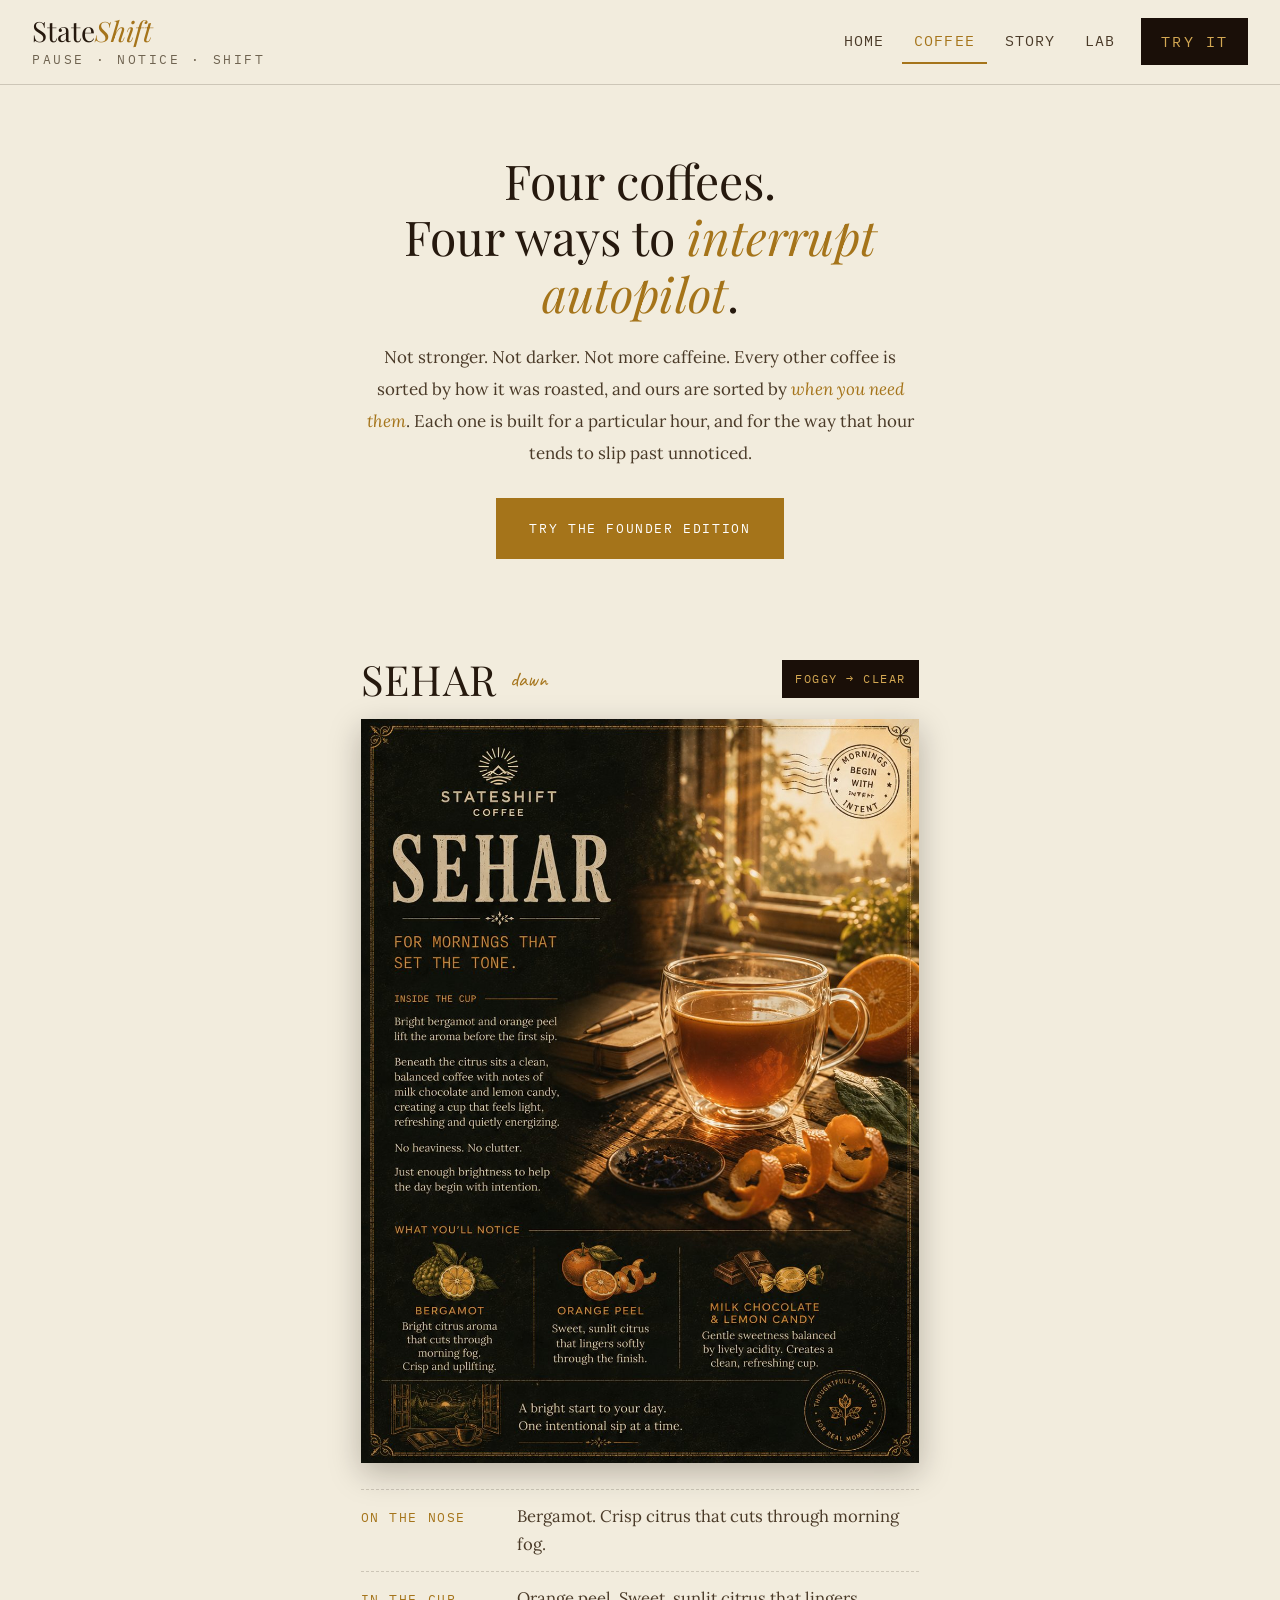
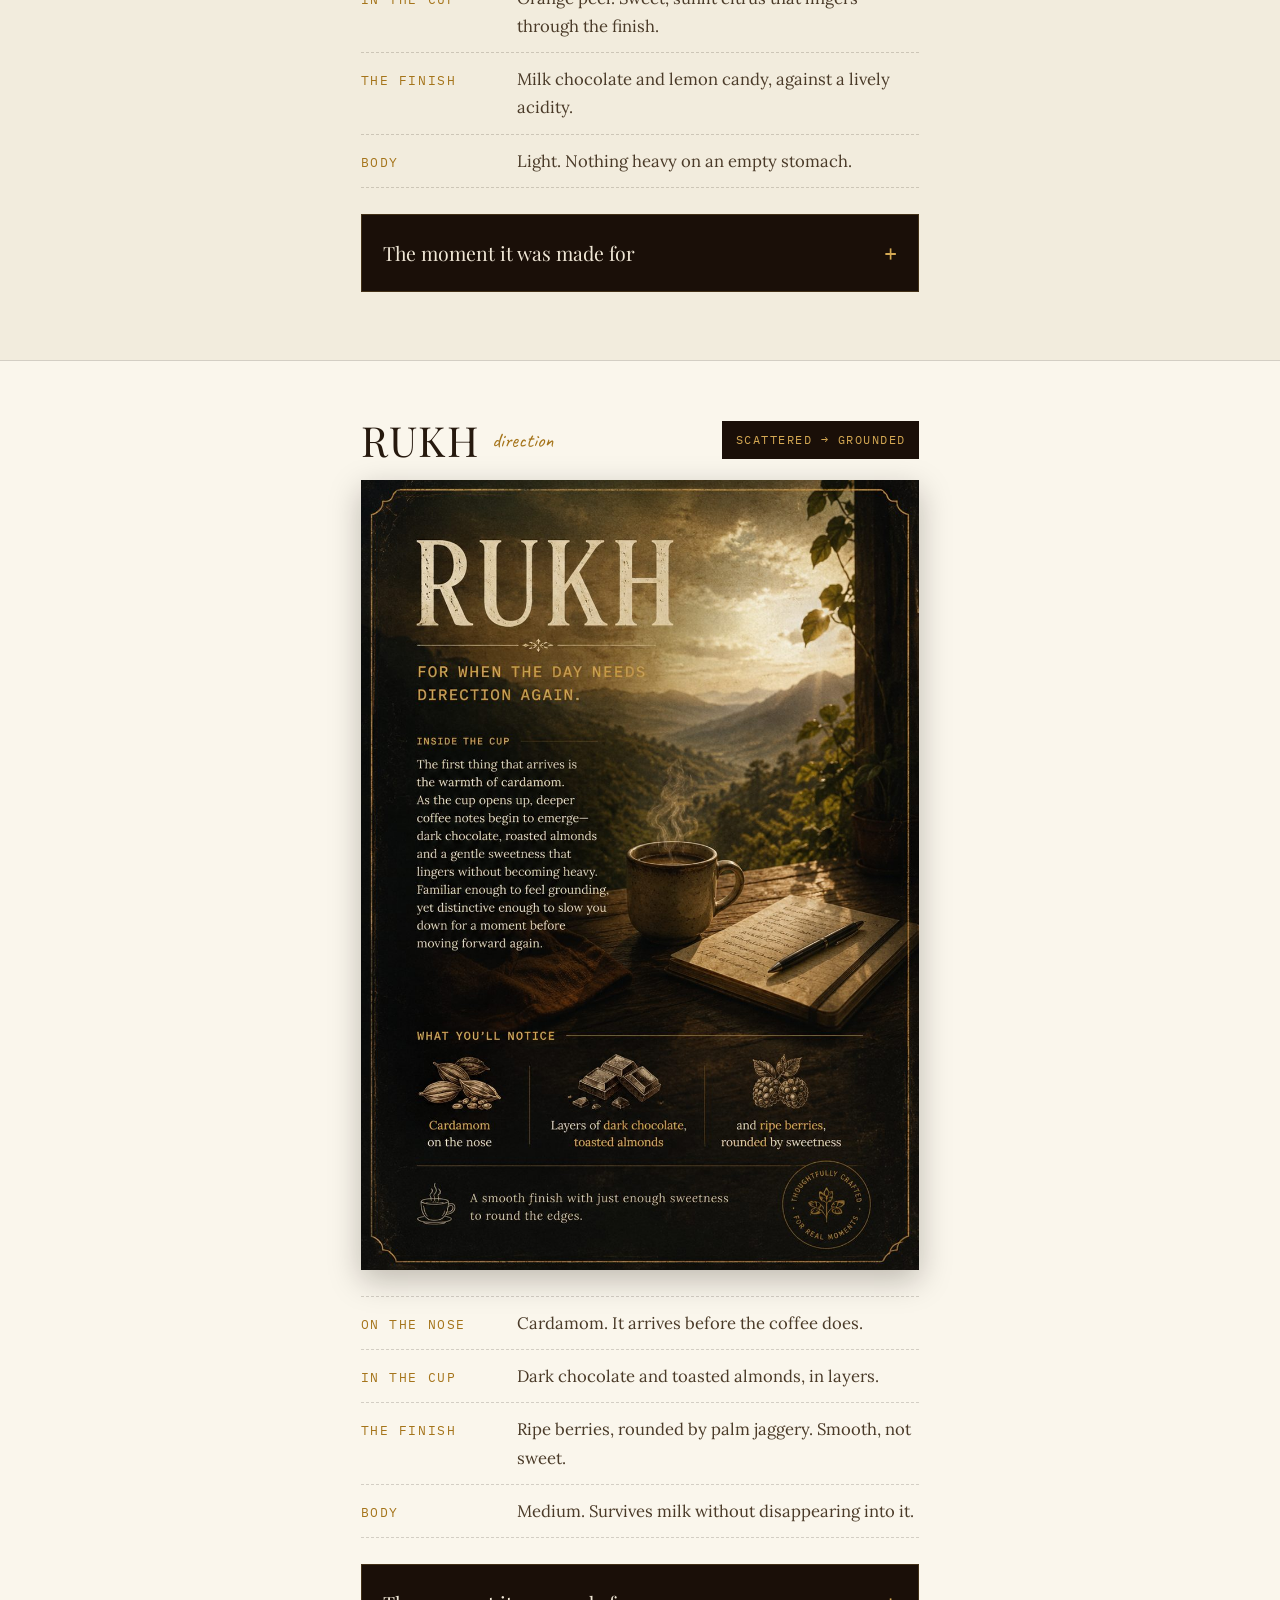
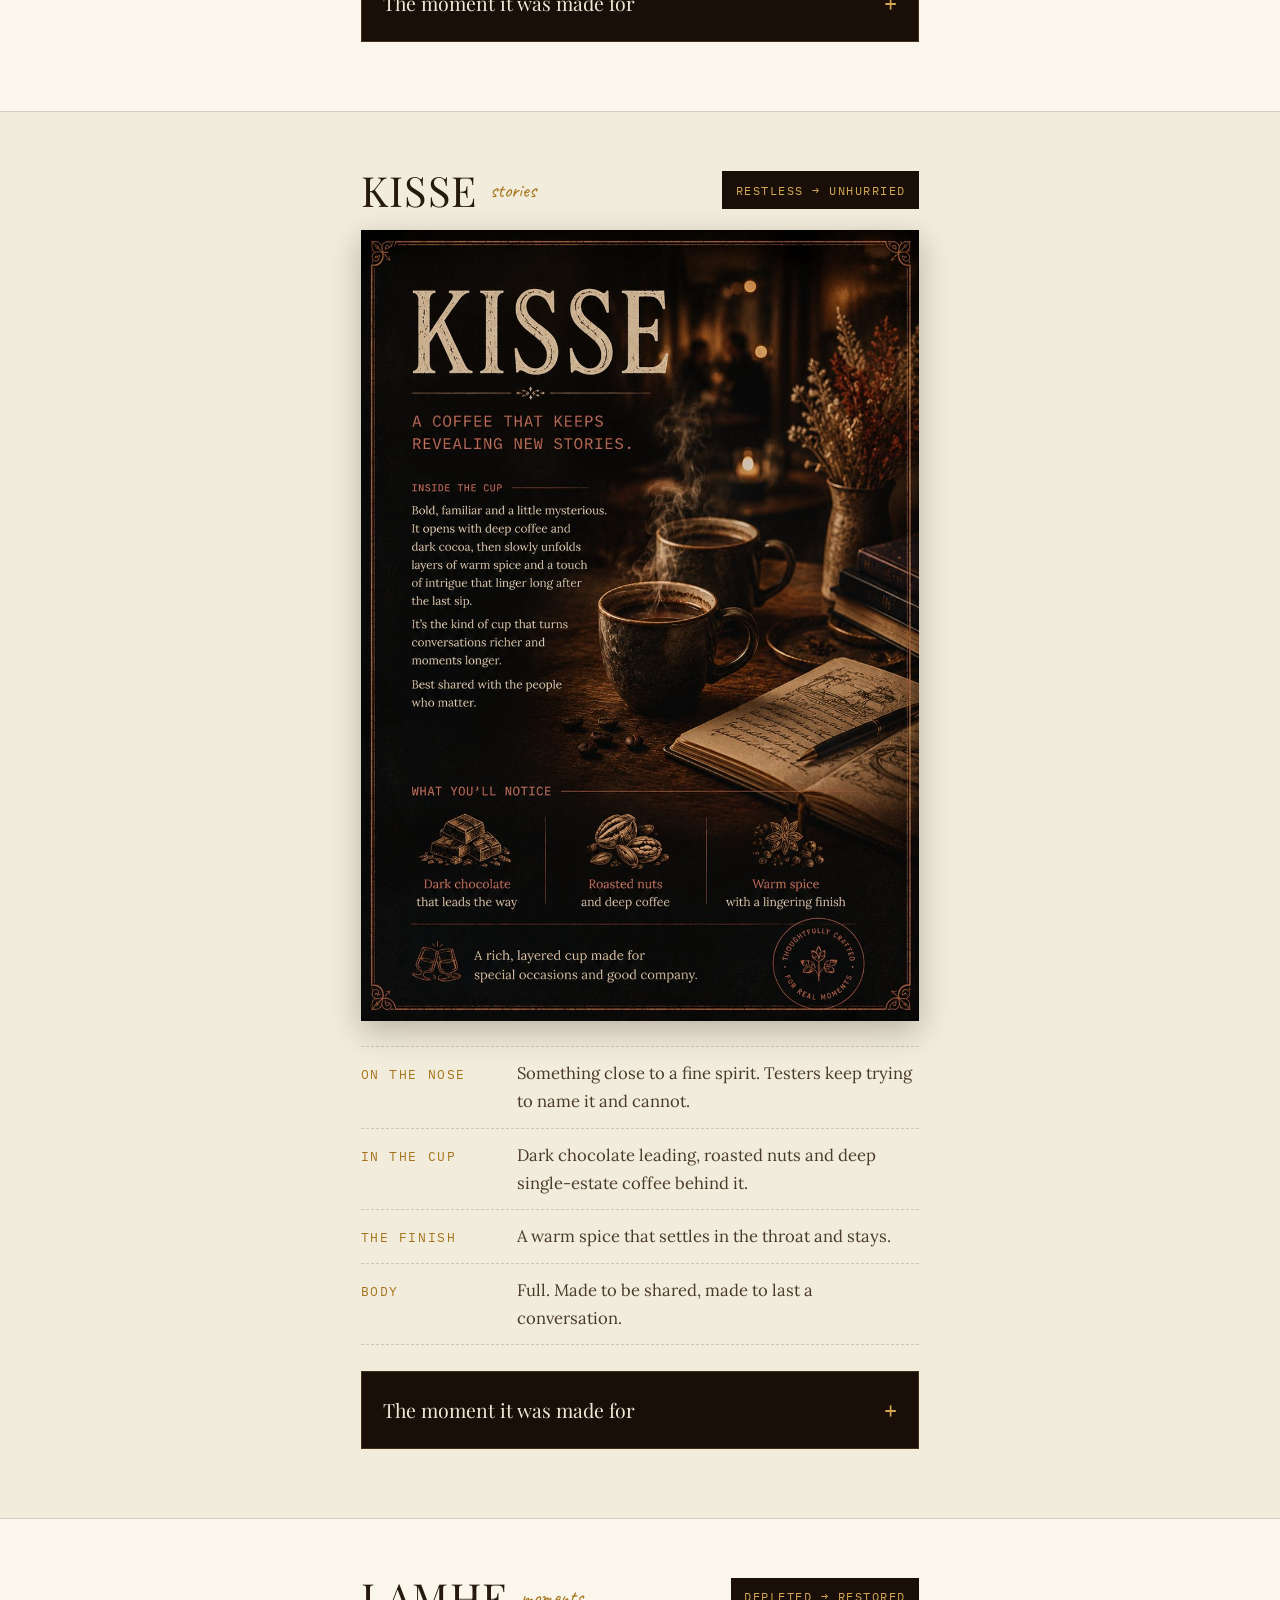
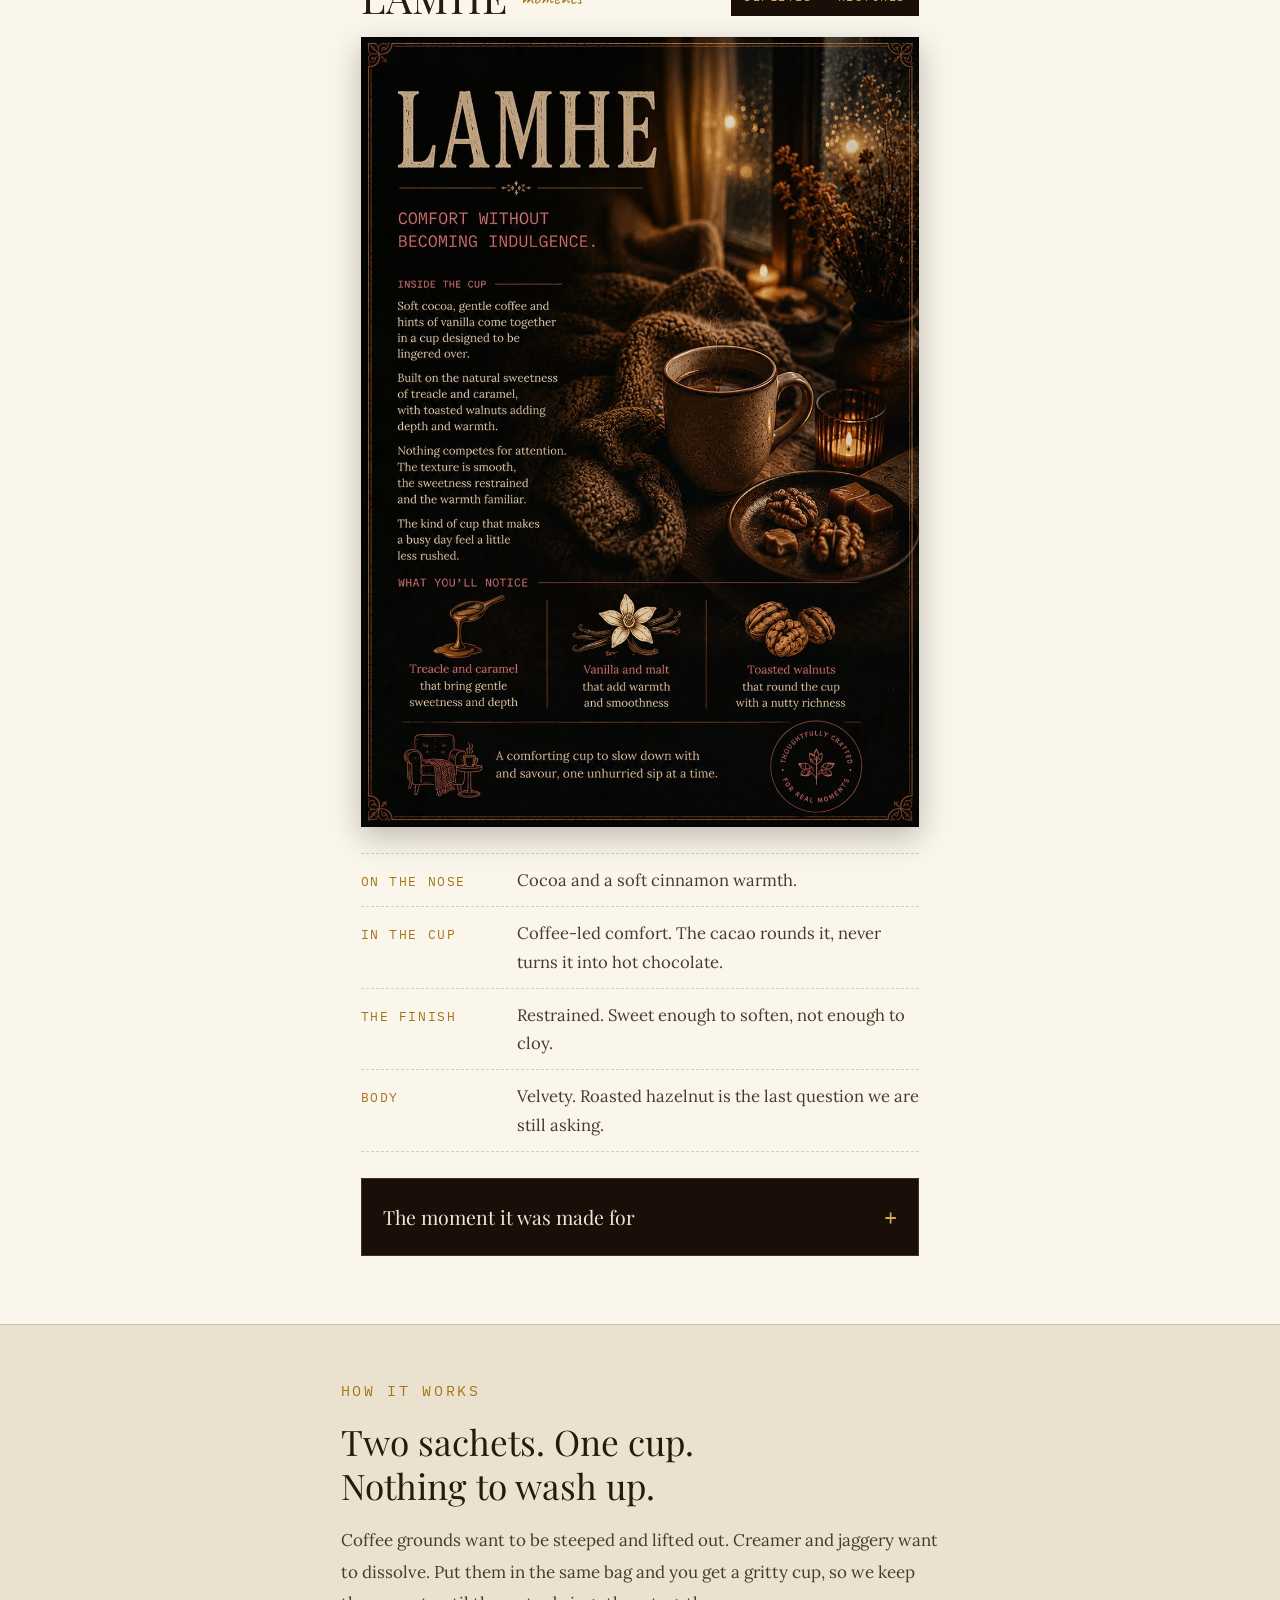
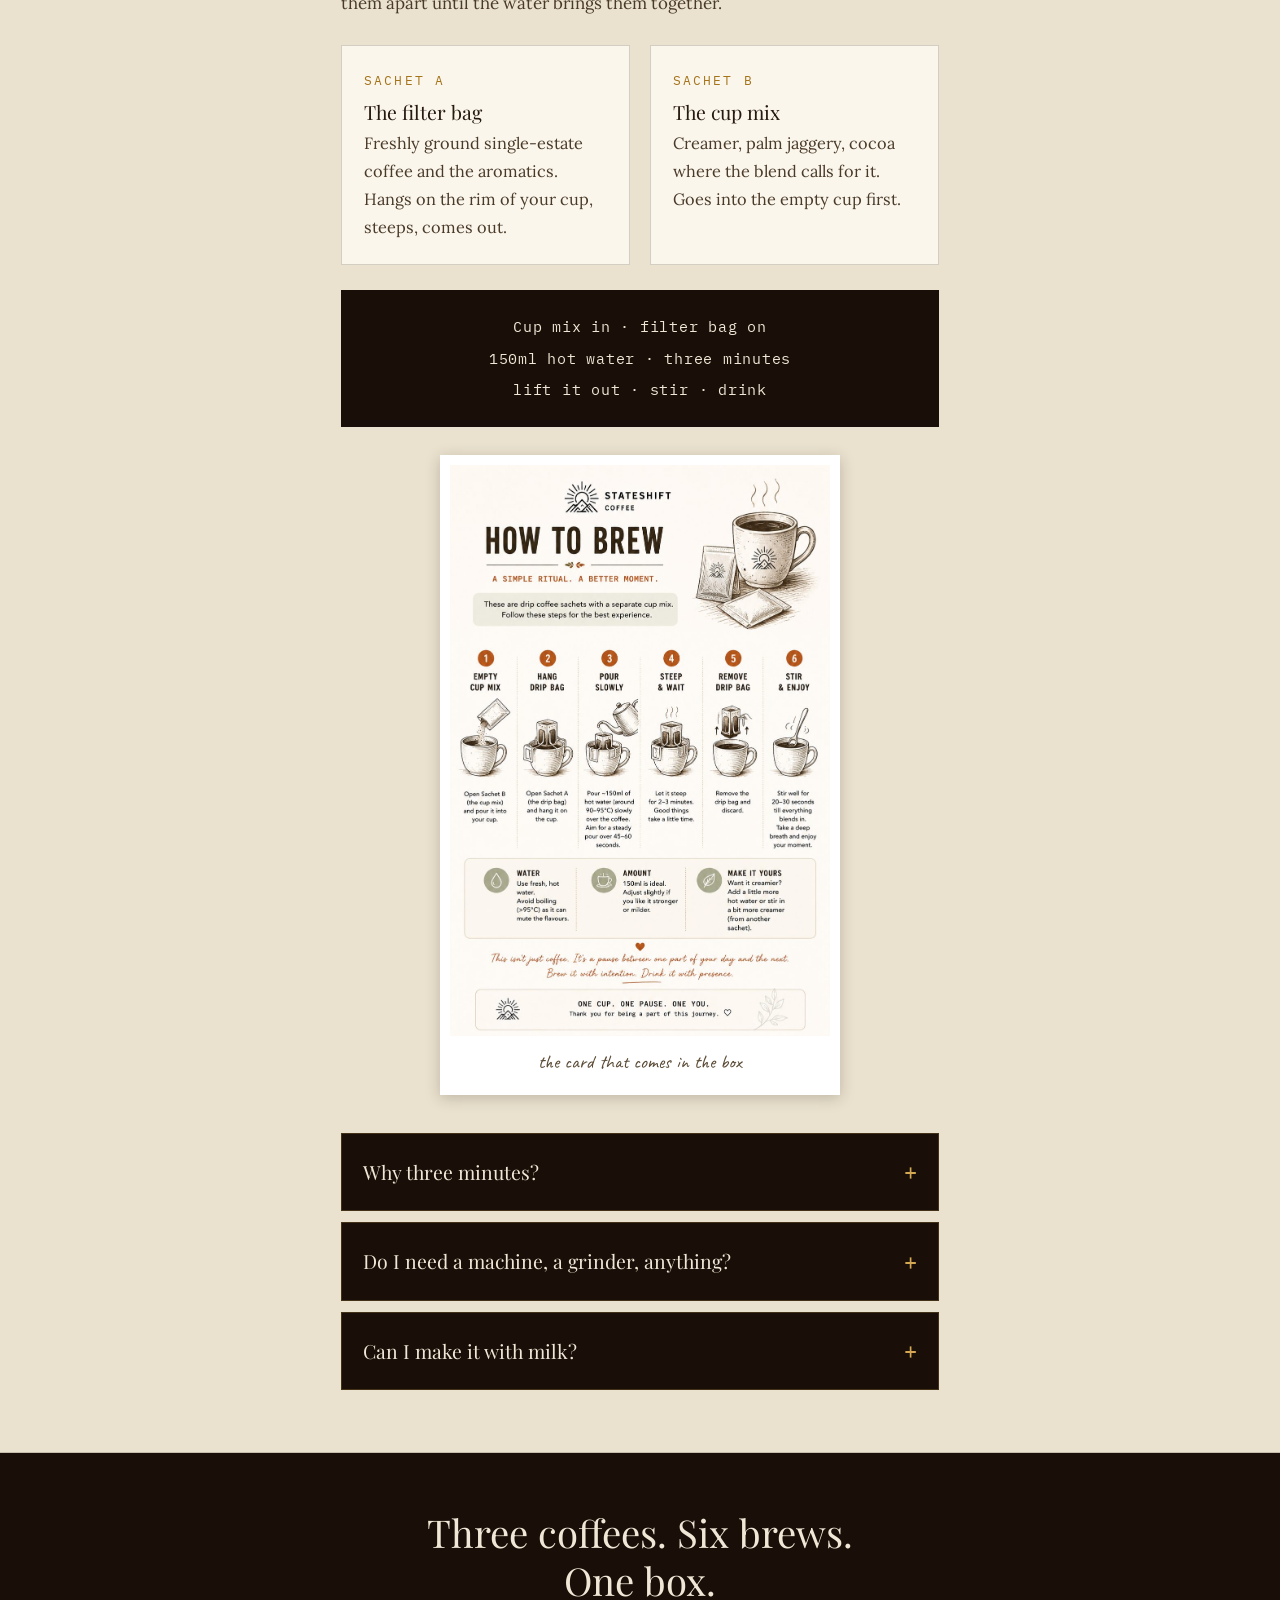
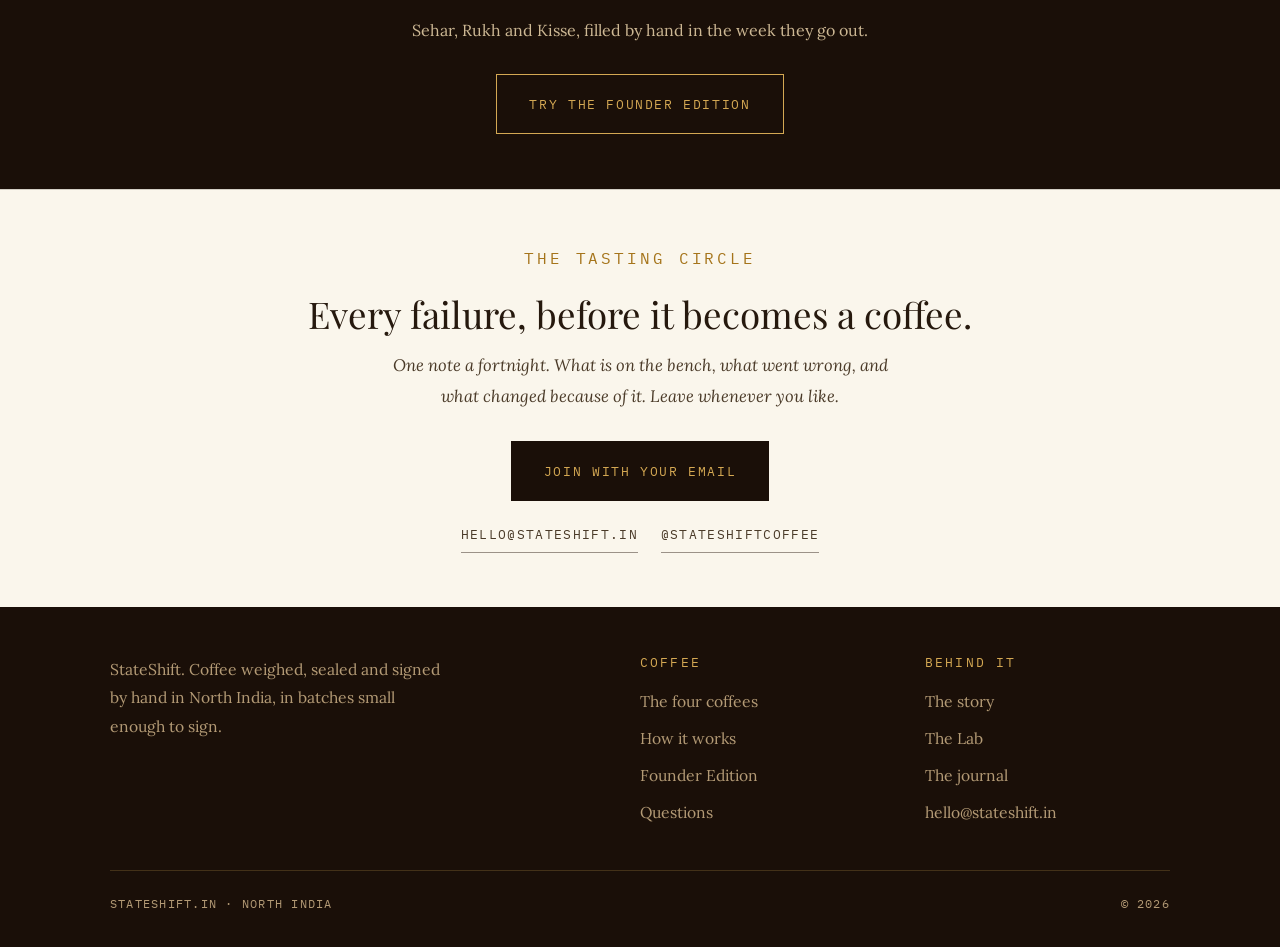
==== commit 5879f7d2: "Add files via upload" ====
--- a/collection.html
+++ b/collection.html
@@ -3,72 +3,219 @@
 <head>
 <meta charset="UTF-8">
 <meta name="viewport" content="width=device-width, initial-scale=1.0">
-<title>The four coffees. StateShift.</title>
-<meta name="description" content="Sehar, Rukh, Kisse and Lamhe. Four coffees, each made for one part of the day, and the two-sachet method behind them.">
+<title>Four coffees. Four ways to interrupt autopilot. StateShift.</title>
+<meta name="description" content="Not stronger, not darker, not more caffeine. Four coffees sorted by when you need them, and the two-sachet method behind them.">
 <link rel="preconnect" href="https://fonts.googleapis.com">
 <link href="https://fonts.googleapis.com/css2?family=Playfair+Display:ital,wght@0,400;0,600;1,400&family=Caveat:wght@400;600&family=IBM+Plex+Mono:wght@300;400&family=Lora:ital,wght@0,400;0,500;1,400&display=swap" rel="stylesheet">
-<link rel="stylesheet" href="assets/site.css?v=4">
 <style>
-.c-hero{padding:2.8rem 1.3rem 2rem;text-align:center;max-width:620px;margin:0 auto}
-@media(min-width:761px){.c-hero{padding:4.2rem 2rem 2.4rem}}
-.c-hero h1{font-size:clamp(1.8rem,5.8vw,2.9rem);line-height:1.18;margin-bottom:1.1rem}
+/* ===== StateShift stylesheet, inlined. No external CSS file. ===== */
+
+*{margin:0;padding:0;box-sizing:border-box}
+:root{
+  --paper:#f2ecdd; --paper-deep:#eae2cf; --cream:#faf6ec;
+  --ink:#26190e; --ink-soft:#4a3a28; --muted:#6f6350;
+  --espresso:#1a0f08; --roast:#2b1a0e; --dark-text:#f0e7d6; --dark-muted:#b39a75;
+  --gold:#a5741a; --amber:#d4a853; --forest:#33472f;
+  --line:rgba(38,25,14,.18); --line-strong:rgba(38,25,14,.45); --line-dark:rgba(212,168,83,.22);
+}
+html{font-size:16px;scroll-behavior:smooth}
+body{font-family:'Lora',Georgia,serif;background:var(--paper);color:var(--ink);line-height:1.85;min-height:100vh}
+h1,h2,h3,h4{font-family:'Playfair Display',serif;font-weight:400;line-height:1.15;color:var(--ink)}
+h1,h2{text-wrap:balance}
+em{font-style:italic}
+a{color:inherit}
+img{max-width:100%;display:block}
+.center{text-align:center}
+
+/* HEADER */
+.site-header{background:var(--paper);border-bottom:1px solid var(--line);padding:1rem 2rem;
+  display:flex;align-items:center;justify-content:space-between;gap:1rem;flex-wrap:wrap}
+.site-logo{font-family:'Playfair Display',serif;font-size:1.75rem;color:var(--ink);text-decoration:none;line-height:1.1}
+.site-logo span{color:var(--gold);font-style:italic}
+.site-logo small{display:block;font-family:'IBM Plex Mono',monospace;font-size:.82rem;
+  letter-spacing:.2em;text-transform:uppercase;color:var(--muted);margin-top:.4rem}
+.site-nav{display:flex;gap:.35rem;align-items:center;flex-wrap:wrap}
+.site-nav a{font-family:'IBM Plex Mono',monospace;font-size:.92rem;letter-spacing:.08em;
+  text-transform:uppercase;color:var(--ink-soft);text-decoration:none;
+  padding:.5rem .75rem;border-bottom:2px solid transparent;transition:all .2s;white-space:nowrap}
+.site-nav a:hover{color:var(--gold)}
+.site-nav a.active{color:var(--gold);border-bottom-color:var(--gold)}
+.site-nav a.sell{background:var(--espresso);color:var(--amber);
+  border:1px solid var(--espresso);border-bottom:1px solid var(--espresso);
+  padding:.55rem 1.2rem;margin-left:.5rem;letter-spacing:.14em}
+.site-nav a.sell:hover{background:var(--gold);color:#fff;border-color:var(--gold)}
+.site-nav a.sell.active{background:var(--gold);color:#fff;border-color:var(--gold)}
+
+/* TYPE */
+.eyebrow{font-family:'IBM Plex Mono',monospace;font-size:.92rem;letter-spacing:.18em;
+  text-transform:uppercase;color:var(--gold);display:block;margin-bottom:1rem}
+.lead{font-size:clamp(1.04rem,2.4vw,1.16rem);color:var(--ink-soft);line-height:1.85}
+.margin-note{font-family:'Caveat',cursive;font-size:1.3rem;color:var(--gold);display:inline-block}
+
+/* BUTTONS */
+.btn{display:inline-block;font-family:'IBM Plex Mono',monospace;font-size:.84rem;
+  letter-spacing:.12em;text-transform:uppercase;text-decoration:none;padding:1.05rem 2rem;
+  border:1px solid var(--ink);color:var(--ink);transition:all .25s;background:transparent}
+.btn:hover{background:var(--ink);color:var(--amber)}
+.btn.gold{background:var(--gold);border-color:var(--gold);color:#fff}
+.btn.gold:hover{background:var(--espresso);border-color:var(--espresso);color:var(--amber)}
+.btn.dark{background:var(--espresso);border-color:var(--espresso);color:var(--amber)}
+.btn.dark:hover{background:var(--gold);border-color:var(--gold);color:#fff}
+.btn.on-dark{border-color:var(--amber);color:var(--amber)}
+.btn.on-dark:hover{background:var(--amber);color:var(--espresso)}
+.doors{display:grid;grid-template-columns:1fr 1fr;gap:.8rem;margin-top:1.6rem}
+@media(max-width:480px){.doors{grid-template-columns:1fr}}
+.doors .btn{text-align:center;padding:1.2rem 1rem}
+
+/* PRICE BAND */
+.price-wide{display:flex;align-items:baseline;justify-content:space-between;gap:1rem;
+  background:var(--espresso);color:var(--dark-text);padding:1.2rem 1.4rem;margin-top:1.6rem}
+.price-wide b{font-family:'Playfair Display',serif;font-weight:400;font-size:2.2rem;line-height:1}
+.price-wide span{font-family:'IBM Plex Mono',monospace;font-size:.8rem;letter-spacing:.14em;
+  text-transform:uppercase;color:var(--amber)}
+
+/* DISCLOSURE — espresso card, light text */
+.disclose{border:1px solid var(--line-dark);background:var(--espresso);margin-bottom:.7rem}
+.disclose > summary{cursor:pointer;list-style:none;position:relative;
+  padding:1.25rem 3rem 1.25rem 1.3rem;font-family:'Playfair Display',serif;font-size:1.22rem;
+  color:var(--dark-text);transition:color .2s}
+.disclose > summary::-webkit-details-marker{display:none}
+.disclose > summary::marker{content:''}
+.disclose > summary:hover{color:var(--amber)}
+.disclose > summary::after{content:'+';position:absolute;right:1.3rem;top:50%;transform:translateY(-50%);
+  font-family:'IBM Plex Mono',monospace;font-size:1.4rem;color:var(--amber)}
+.disclose[open] > summary::after{content:'\2212'}
+.disclose[open] > summary{border-bottom:1px solid var(--line-dark)}
+.disclose .body{padding:1.2rem 1.3rem 1.5rem}
+.disclose .body p{color:#cdb894;font-size:1.02rem;line-height:1.85;margin:0}
+.disclose .body p + p{margin-top:.9rem}
+.disclose .body a{color:var(--amber)}
+.disclose .body .margin-note{color:var(--amber)}
+
+/* SWIPE RAIL */
+.rail{display:flex;flex-direction:row;flex-wrap:nowrap;gap:1rem;
+  overflow-x:auto;overflow-y:hidden;scroll-snap-type:x mandatory;
+  -webkit-overflow-scrolling:touch;scrollbar-width:none;
+  padding:.4rem 1.3rem 1.2rem;scroll-padding-left:1.3rem;max-width:1140px;margin:0 auto}
+.rail::-webkit-scrollbar{display:none}
+.rail > *{flex:0 0 76%;max-width:320px;scroll-snap-align:start}
+@media(min-width:861px){
+  .rail{padding:.4rem 2rem 1.4rem;scroll-padding-left:2rem}
+  .rail > *{flex:0 0 calc(25% - .75rem);max-width:none}
+}
+.rail-dots{display:flex;justify-content:center;gap:.5rem;margin-top:.2rem}
+.rail-dots button{width:8px;height:8px;padding:0;border-radius:50%;border:none;cursor:pointer;
+  background:var(--line);transition:all .25s}
+.rail-dots button[aria-current="true"]{background:var(--gold);transform:scale(1.4)}
+.rail-hint{display:block;text-align:center;margin-top:.7rem;font-family:'IBM Plex Mono',monospace;
+  font-size:.78rem;letter-spacing:.18em;text-transform:uppercase;color:var(--muted)}
+@media(min-width:861px){.rail-dots,.rail-hint{display:none}}
+
+/* PRINT / FIGURES */
+.print{background:#fff;padding:10px 10px 14px;box-shadow:0 3px 14px rgba(38,25,14,.22)}
+.print figcaption{font-family:'Caveat',cursive;font-size:1.2rem;color:#5a4a35;padding-top:.6rem;text-align:center}
+figure.frame{margin:0}
+figure.frame img{width:100%;display:block;box-shadow:0 10px 30px rgba(38,25,14,.18)}
+figure.frame figcaption{font-family:'IBM Plex Mono',monospace;font-size:.8rem;letter-spacing:.14em;
+  text-transform:uppercase;color:var(--muted);padding-top:.8rem}
+
+/* NOTEBOOK */
+.notebook{background:var(--cream);border:1px solid var(--line);border-left:3px solid var(--gold);
+  padding:1.4rem 1.5rem;margin:1.8rem 0}
+.notebook .nb-label{font-family:'IBM Plex Mono',monospace;font-size:.8rem;letter-spacing:.16em;
+  text-transform:uppercase;color:var(--muted);display:block;margin-bottom:.6rem}
+.notebook .nb-line{font-family:'Caveat',cursive;font-size:1.55rem;line-height:1.5;color:var(--ink-soft)}
+
+/* CONTACT CLOSE */
+.contact-close{border-top:1px solid var(--line);background:var(--cream);padding:3.4rem 1.3rem;text-align:center}
+.contact-close .eyebrow{font-size:1rem}
+.contact-close h2{font-size:clamp(1.7rem,4.6vw,2.3rem);line-height:1.3;margin-bottom:.8rem}
+.contact-close .cc-line{font-style:italic;color:var(--ink-soft);max-width:500px;margin:0 auto 1.8rem;font-size:1.04rem}
+.cc-links{display:flex;gap:1.4rem;justify-content:center;flex-wrap:wrap;margin-top:1.3rem}
+.cc-links a{font-family:'IBM Plex Mono',monospace;font-size:.84rem;letter-spacing:.1em;
+  text-transform:uppercase;color:var(--ink-soft);text-decoration:none;
+  border-bottom:1px solid var(--line-strong);padding-bottom:.3rem;transition:all .2s}
+.cc-links a:hover{color:var(--gold);border-color:var(--gold)}
+
+/* FOOTER */
+.site-footer{background:var(--espresso);color:var(--dark-muted);padding:3rem 2rem 2rem}
+.footer-grid{max-width:1060px;margin:0 auto;display:grid;grid-template-columns:2fr 1fr 1fr;gap:2.5rem}
+.site-footer h4{font-family:'IBM Plex Mono',monospace;font-size:.84rem;font-weight:400;
+  letter-spacing:.16em;text-transform:uppercase;color:var(--amber);margin-bottom:1rem}
+.site-footer a{color:var(--dark-muted);text-decoration:none;transition:color .2s}
+.site-footer a:hover{color:var(--amber)}
+.footer-links{list-style:none}
+.footer-links li{margin-bottom:.5rem;font-size:.98rem}
+.footer-base{max-width:1060px;margin:2.2rem auto 0;padding-top:1.3rem;border-top:1px solid var(--line-dark);
+  display:flex;justify-content:space-between;flex-wrap:wrap;gap:.6rem;
+  font-family:'IBM Plex Mono',monospace;font-size:.78rem;letter-spacing:.1em;text-transform:uppercase}
+
+/* RESPONSIVE */
+@media(max-width:860px){
+  .footer-grid{grid-template-columns:1fr 1fr;gap:1.6rem 1.2rem}
+  .footer-grid > *:first-child{grid-column:1 / -1}
+  .site-footer{padding:2.4rem 1.3rem 1.8rem}
+}
+@media(max-width:760px){
+  .site-header{flex-direction:column;align-items:center;gap:.9rem;padding:1rem}
+  .site-logo{text-align:center;font-size:1.7rem}
+  .site-logo small{font-size:.76rem;letter-spacing:.18em}
+  .site-nav{width:100%;justify-content:center;gap:.2rem .35rem}
+  .site-nav a{font-size:.8rem;letter-spacing:.04em;padding:.45rem .5rem}
+  .site-nav a.sell{padding:.5rem .9rem;margin-left:.3rem;letter-spacing:.08em}
+  .eyebrow{font-size:.86rem}
+}
+@media(max-width:400px){
+  .site-nav a{font-size:.74rem;padding:.4rem .34rem}
+  .site-nav a.sell{padding:.45rem .7rem}
+}
+
+/* ===== page-specific ===== */
+
+.c-hero{padding:2.8rem 1.3rem 2.2rem;text-align:center;max-width:620px;margin:0 auto}
+@media(min-width:761px){.c-hero{padding:4.2rem 2rem 2.6rem}}
+.c-hero h1{font-size:clamp(1.9rem,6vw,3rem);line-height:1.18;margin-bottom:1.2rem}
 .c-hero h1 em{color:var(--gold)}
-.c-hero p{font-size:1.04rem;line-height:1.85;color:var(--ink-soft);margin-bottom:1rem}
-.c-hero .sorted{
-  font-family:'Playfair Display',serif;font-size:1.12rem;font-style:italic;line-height:1.6;
-  color:var(--ink);border-top:1px solid var(--line);border-bottom:1px solid var(--line);
-  padding:1rem 0;margin:1.5rem 0;
-}
-.c-hero .sorted em{color:var(--gold)}
-.c-hero .price{margin-bottom:1.5rem}
+.c-hero p{font-size:1.06rem;line-height:1.9;color:var(--ink-soft);margin-bottom:1.8rem}
+.c-hero p em{color:var(--gold);font-style:italic}
 
 .sku{padding:2.8rem 0}
 @media(min-width:761px){.sku{padding:3.6rem 0}}
 .sku-in{max-width:600px;margin:0 auto;padding:0 1.3rem}
-.sku-head{display:flex;align-items:baseline;gap:.8rem;flex-wrap:wrap;margin-bottom:.9rem}
-.sku-head h2{font-size:clamp(2rem,6.8vw,2.8rem);letter-spacing:.03em;line-height:1}
+.sku-head{display:flex;align-items:center;gap:.8rem;flex-wrap:wrap;margin-bottom:1.2rem}
+.sku-head h2{font-size:clamp(1.9rem,6.4vw,2.6rem);letter-spacing:.03em;line-height:1}
 .sku-head .mean{font-family:'Caveat',cursive;font-size:1.3rem;color:var(--gold)}
-/* the state shift, on espresso so it reads as the thing it is */
-.shift{
-  display:inline-block;background:var(--espresso);color:var(--amber);
+.shift{display:inline-block;background:var(--espresso);color:var(--amber);
   font-family:'IBM Plex Mono',monospace;font-size:.78rem;letter-spacing:.12em;
-  text-transform:uppercase;padding:.5rem .9rem;margin-bottom:1.2rem;
-}
-.taste{font-size:1.14rem;line-height:1.6;color:var(--ink);margin-bottom:1.3rem}
+  text-transform:uppercase;padding:.45rem .85rem;margin-left:auto}
+.art{width:100%;display:block;box-shadow:0 10px 30px rgba(20,10,4,.26);margin-bottom:1.6rem}
 .tnotes{margin-bottom:1.6rem}
 .tn{display:grid;grid-template-columns:1fr;gap:.15rem;padding:.75rem 0;border-bottom:1px dashed var(--line)}
 @media(min-width:601px){.tn{grid-template-columns:140px 1fr;gap:1rem}}
 .tn:first-child{border-top:1px dashed var(--line)}
-.tn b{
-  font-family:'IBM Plex Mono',monospace;font-weight:400;font-size:.76rem;
-  letter-spacing:.12em;text-transform:uppercase;color:var(--gold);padding-top:.25rem;
-}
-.tn span{font-size:1.02rem;line-height:1.7;color:var(--ink-soft)}
-.art{width:100%;display:block;box-shadow:0 10px 30px rgba(20,10,4,.26);margin-bottom:1.4rem}
+.tn b{font-family:'IBM Plex Mono',monospace;font-weight:400;font-size:.8rem;
+  letter-spacing:.12em;text-transform:uppercase;color:var(--gold);padding-top:.25rem}
+.tn span{font-size:1.04rem;line-height:1.7;color:var(--ink-soft)}
 
 .how{background:var(--paper-deep);border-top:1px solid var(--line);border-bottom:1px solid var(--line);padding:3.2rem 0}
 .how-in{max-width:640px;margin:0 auto;padding:0 1.3rem}
-.how h2{font-size:clamp(1.65rem,4.6vw,2.2rem);margin-bottom:1.1rem;line-height:1.25}
-.how > .how-in > p{font-size:1.04rem;line-height:1.85;color:var(--ink-soft);margin-bottom:1.6rem}
+.how h2{font-size:clamp(1.7rem,4.8vw,2.2rem);margin-bottom:1.1rem;line-height:1.25}
+.how > .how-in > p{font-size:1.06rem;line-height:1.85;color:var(--ink-soft);margin-bottom:1.6rem}
 .two{display:grid;grid-template-columns:1fr;gap:1rem;margin-bottom:1.6rem}
 @media(min-width:601px){.two{grid-template-columns:1fr 1fr;gap:1.2rem}}
 .sachet{border:1px solid var(--line);background:var(--cream);padding:1.4rem}
-.sachet .tag{
-  font-family:'IBM Plex Mono',monospace;font-size:.78rem;letter-spacing:.16em;
-  text-transform:uppercase;color:var(--gold);display:block;margin-bottom:.5rem;
-}
-.sachet h3{font-size:1.2rem;margin-bottom:.45rem}
-.sachet p{font-size:1rem;line-height:1.7;color:var(--ink-soft);margin:0}
-.recipe{
-  font-family:'IBM Plex Mono',monospace;font-size:.9rem;letter-spacing:.05em;
-  background:var(--espresso);color:var(--dark-text);
-  padding:1.2rem;text-align:center;line-height:2.1;margin-bottom:1.8rem;
-}
+.sachet .tag{font-family:'IBM Plex Mono',monospace;font-size:.82rem;letter-spacing:.16em;
+  text-transform:uppercase;color:var(--gold);display:block;margin-bottom:.5rem}
+.sachet h3{font-size:1.22rem;margin-bottom:.45rem}
+.sachet p{font-size:1.02rem;line-height:1.7;color:var(--ink-soft);margin:0}
+.recipe{font-family:'IBM Plex Mono',monospace;font-size:.94rem;letter-spacing:.05em;
+  background:var(--espresso);color:var(--dark-text);padding:1.3rem;text-align:center;
+  line-height:2.1;margin-bottom:1.8rem}
 .card-fig{max-width:400px;margin:0 auto}
-
 .c-close{background:var(--espresso);color:var(--dark-text);text-align:center;padding:3.4rem 1.3rem}
 .c-close h2{color:var(--dark-text);font-size:clamp(1.7rem,4.6vw,2.4rem);margin-bottom:.8rem;line-height:1.25}
 .c-close p{color:#cdb894;margin-bottom:1.8rem;line-height:1.8}
+
 </style>
 </head>
 <body>
@@ -85,10 +232,8 @@
 </header>
 
 <section class="c-hero">
-  <h1>Every coffee changes your day.<br><em>Most of us never choose how</em>.</h1>
-  <p>Sehar, Rukh, Kisse and Lamhe were not built around flavour. Each one was built for a particular hour, and for the way that hour tends to slip past unnoticed.</p>
-  <p class="sorted">Every other coffee is sorted by how it was roasted. Light, medium, dark. Ours are sorted by <em>when you need them</em>.</p>
-  <div class="price"><b>&#8377;300</b><span>Founder Edition &middot; delivered</span></div><br>
+  <h1>Four coffees.<br>Four ways to <em>interrupt autopilot</em>.</h1>
+  <p>Not stronger. Not darker. Not more caffeine. Every other coffee is sorted by how it was roasted, and ours are sorted by <em>when you need them</em>. Each one is built for a particular hour, and for the way that hour tends to slip past unnoticed.</p>
   <a class="btn gold" href="sampler.html">Try the Founder Edition</a>
 </section>
 
@@ -97,22 +242,20 @@
     <div class="sku-head">
       <h2>SEHAR</h2>
       <span class="mean">dawn</span>
-    </div>
-    <span class="shift">Foggy &rarr; Clear</span>
-    <p class="taste">Bergamot, orange peel, milk chocolate, lemon candy.</p>
+      <span class="shift">Foggy &rarr; Clear</span>
+    </div>
+    <img class="art" src="assets/posters/sehar-card.jpg" alt="SEHAR" loading="lazy">
     <div class="tnotes">
       <div class="tn"><b>On the nose</b><span>Bergamot. Crisp citrus that cuts through morning fog.</span></div>
       <div class="tn"><b>In the cup</b><span>Orange peel. Sweet, sunlit citrus that lingers through the finish.</span></div>
       <div class="tn"><b>The finish</b><span>Milk chocolate and lemon candy, against a lively acidity.</span></div>
       <div class="tn"><b>Body</b><span>Light. Nothing heavy on an empty stomach.</span></div>
     </div>
-
-    <img class="art" src="assets/posters/sehar-card.jpg" alt="SEHAR" loading="lazy">
     <details class="disclose">
       <summary>The moment it was made for</summary>
       <div class="body">
         <p>The day has not decided what it will be yet. Neither have you. Sehar is for that window, before the noise and before the phone.</p>
-        <p class="margin-note" style="margin-top:1rem;font-size:1.15rem">the citrus is ours. oranges, a peeler, an oven, one very fragrant weekend</p>
+        <p class="margin-note" style="margin-top:1rem;font-size:1.2rem">the citrus is ours. oranges, a peeler, an oven, one very fragrant weekend</p>
       </div>
     </details>
   </div>
@@ -122,22 +265,20 @@
     <div class="sku-head">
       <h2>RUKH</h2>
       <span class="mean">direction</span>
-    </div>
-    <span class="shift">Scattered &rarr; Grounded</span>
-    <p class="taste">Cardamom, dark chocolate, toasted almond, ripe berries.</p>
+      <span class="shift">Scattered &rarr; Grounded</span>
+    </div>
+    <img class="art" src="assets/posters/rukh-card.jpg" alt="RUKH" loading="lazy">
     <div class="tnotes">
       <div class="tn"><b>On the nose</b><span>Cardamom. It arrives before the coffee does.</span></div>
       <div class="tn"><b>In the cup</b><span>Dark chocolate and toasted almonds, in layers.</span></div>
       <div class="tn"><b>The finish</b><span>Ripe berries, rounded by palm jaggery. Smooth, not sweet.</span></div>
       <div class="tn"><b>Body</b><span>Medium. Survives milk without disappearing into it.</span></div>
     </div>
-
-    <img class="art" src="assets/posters/rukh-card.jpg" alt="RUKH" loading="lazy">
     <details class="disclose">
       <summary>The moment it was made for</summary>
       <div class="body">
         <p>Somewhere before noon the day scatters. Eleven tabs, three unfinished thoughts. Rukh is the still point you move from.</p>
-        <p class="margin-note" style="margin-top:1rem;font-size:1.15rem">"light, nice, the cardamom complementing. lock it." the cup that ended the search</p>
+        <p class="margin-note" style="margin-top:1rem;font-size:1.2rem">"light, nice, the cardamom complementing. lock it." the cup that ended the search</p>
       </div>
     </details>
   </div>
@@ -147,22 +288,20 @@
     <div class="sku-head">
       <h2>KISSE</h2>
       <span class="mean">stories</span>
-    </div>
-    <span class="shift">Restless &rarr; Unhurried</span>
-    <p class="taste">Dark chocolate, roasted nuts, warm spice. Someone once said whiskey.</p>
+      <span class="shift">Restless &rarr; Unhurried</span>
+    </div>
+    <img class="art" src="assets/posters/kisse-card.jpg" alt="KISSE" loading="lazy">
     <div class="tnotes">
       <div class="tn"><b>On the nose</b><span>Something close to a fine spirit. Testers keep trying to name it and cannot.</span></div>
       <div class="tn"><b>In the cup</b><span>Dark chocolate leading, roasted nuts and deep single-estate coffee behind it.</span></div>
       <div class="tn"><b>The finish</b><span>A warm spice that settles in the throat and stays.</span></div>
       <div class="tn"><b>Body</b><span>Full. Made to be shared, made to last a conversation.</span></div>
     </div>
-
-    <img class="art" src="assets/posters/kisse-card.jpg" alt="KISSE" loading="lazy">
     <details class="disclose">
       <summary>The moment it was made for</summary>
       <div class="body">
         <p>Some conversations only begin after the day has ended. Kisse is for those, the ones that stretch past midnight.</p>
-        <p class="margin-note" style="margin-top:1rem;font-size:1.15rem">"whiskey and dark chocolate." the first words ever said about Kisse</p>
+        <p class="margin-note" style="margin-top:1rem;font-size:1.2rem">"whiskey and dark chocolate." the first words ever said about Kisse</p>
       </div>
     </details>
   </div>
@@ -172,24 +311,21 @@
     <div class="sku-head">
       <h2>LAMHE</h2>
       <span class="mean">moments</span>
-    </div>
-    <span class="shift">Depleted &rarr; Restored</span>
-    <p class="taste">Cocoa, soft cinnamon, gentle coffee. Nothing competing for attention.</p>
+      <span class="shift">Depleted &rarr; Restored</span>
+    </div>
+    <!-- REGENERATE: card still shows vanilla, malt and walnuts. -->
+    <img class="art" src="assets/posters/lamhe-card.jpg" alt="LAMHE" loading="lazy">
     <div class="tnotes">
       <div class="tn"><b>On the nose</b><span>Cocoa and a soft cinnamon warmth.</span></div>
       <div class="tn"><b>In the cup</b><span>Coffee-led comfort. The cacao rounds it, never turns it into hot chocolate.</span></div>
       <div class="tn"><b>The finish</b><span>Restrained. Sweet enough to soften, not enough to cloy.</span></div>
       <div class="tn"><b>Body</b><span>Velvety. Roasted hazelnut is the last question we are still asking.</span></div>
     </div>
-
-    <!-- REGENERATE: this card still shows vanilla, malt and walnuts.
-         Vanilla is excluded and the nut is hazelnut. -->
-    <img class="art" src="assets/posters/lamhe-card.jpg" alt="LAMHE" loading="lazy">
     <details class="disclose">
       <summary>The moment it was made for</summary>
       <div class="body">
         <p>There is an hour that belongs to no one else. A blanket, a book, rain if you are lucky. Lamhe sits inside it with you.</p>
-        <p class="margin-note" style="margin-top:1rem;font-size:1.15rem">still on the bench. hazelnut is the last question</p>
+        <p class="margin-note" style="margin-top:1rem;font-size:1.2rem">still on the bench. hazelnut is the last question</p>
       </div>
     </details>
   </div>
@@ -225,10 +361,10 @@
       <figcaption>the card that comes in the box</figcaption>
     </figure>
 
-    <div style="margin-top:2.2rem">
+    <div style="margin-top:2.4rem">
       <details class="disclose">
         <summary>Why three minutes?</summary>
-        <div class="body"><p>Because that is how long the aroma takes to arrive. Pull the bag out at ninety seconds and you get coffee. Leave it the full three and you get the thing we built. It is also long enough to be a pause and short enough that you will actually take it.</p></div>
+        <div class="body"><p>Because that is how long the aroma takes to arrive. Pull the bag out at ninety seconds and you get coffee. Leave it the full three and you get the thing we built.</p></div>
       </details>
       <details class="disclose">
         <summary>Do I need a machine, a grinder, anything?</summary>
@@ -244,17 +380,17 @@
 
 <section class="c-close">
   <h2>Three coffees. Six brews.<br>One box.</h2>
-  <p>Sehar, Rukh and Kisse. Lamhe is still on the bench.</p>
+  <p>Sehar, Rukh and Kisse, filled by hand in the week they go out.</p>
   <a class="btn on-dark" href="sampler.html">Try the Founder Edition</a>
 </section>
 
 <section class="contact-close">
   <span class="eyebrow">The Tasting Circle</span>
   <h2>Every failure, before it becomes a coffee.</h2>
-  <p class="cc-line">One note a fortnight. What is on the bench, what went wrong, and what changed because of it. You can leave whenever you like.</p>
+  <p class="cc-line">One note a fortnight. What is on the bench, what went wrong, and what changed because of it. Leave whenever you like.</p>
+  <a class="btn dark" href="mailto:hello@stateshift.in?subject=Tasting%20Circle&body=Add%20me%20to%20the%20list.">Join with your email</a>
   <div class="cc-links">
-    <a href="mailto:hello@stateshift.in?subject=Tasting%20Circle">hello@stateshift.in</a>
-    <a href="https://wa.me/91XXXXXXXXXX?text=Hi%20Mandhir%2C%20I%27d%20like%20to%20join%20the%20Tasting%20Circle.">Or WhatsApp</a>
+    <a href="mailto:hello@stateshift.in">hello@stateshift.in</a>
     <a href="https://instagram.com/stateshiftcoffee" target="_blank" rel="noopener">@stateshiftcoffee</a>
   </div>
 </section>
@@ -262,7 +398,7 @@
 <footer class="site-footer">
   <div class="footer-grid">
     <div>
-      <p style="font-size:.95rem;line-height:1.8;max-width:340px">StateShift. Coffee weighed, sealed and signed by hand in North India, in batches small enough to sign.</p>
+      <p style="font-size:.98rem;line-height:1.8;max-width:340px">StateShift. Coffee weighed, sealed and signed by hand in North India, in batches small enough to sign.</p>
     </div>
     <div>
       <h4>Coffee</h4>
@@ -278,8 +414,8 @@
       <ul class="footer-links">
         <li><a href="story.html">The story</a></li>
         <li><a href="states.html">The Lab</a></li>
+        <li><a href="journal.html">The journal</a></li>
         <li><a href="mailto:hello@stateshift.in">hello@stateshift.in</a></li>
-        <li><a href="https://instagram.com/stateshiftcoffee" target="_blank" rel="noopener">@stateshiftcoffee</a></li>
       </ul>
     </div>
   </div>
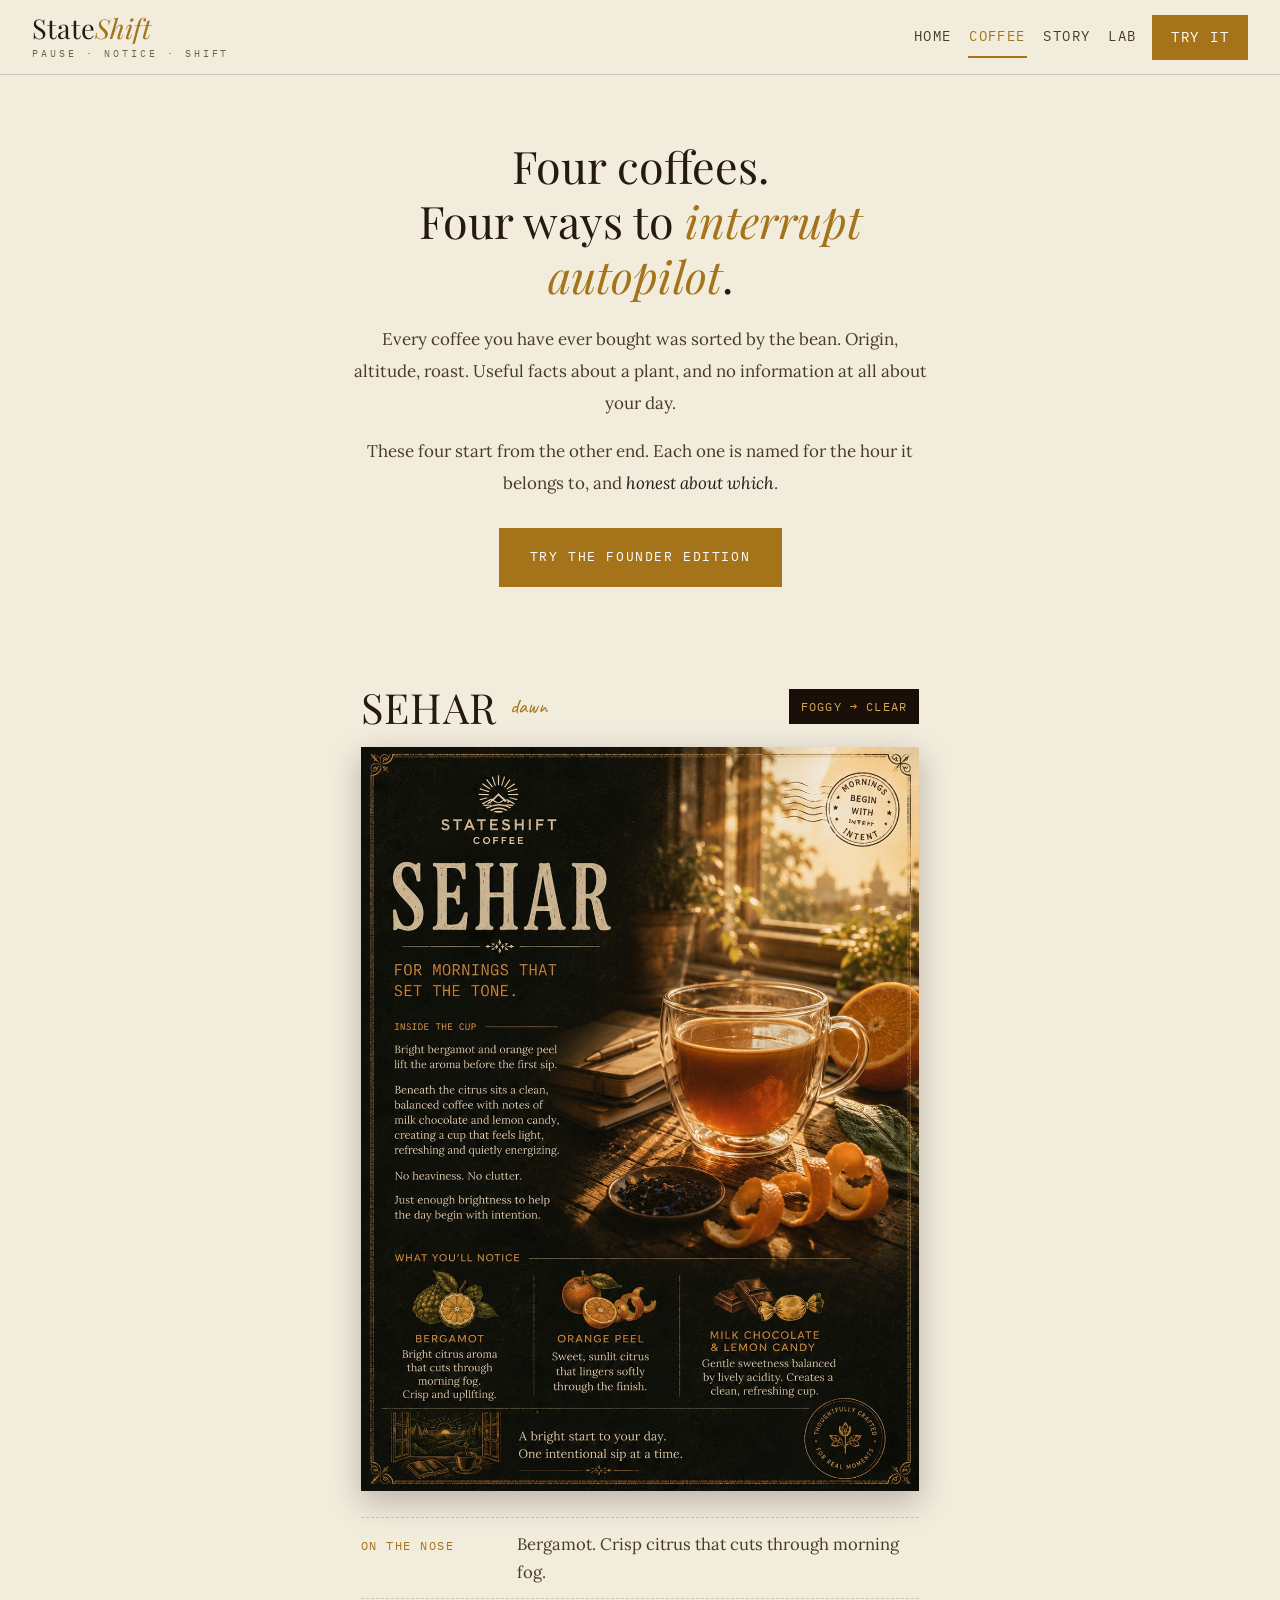
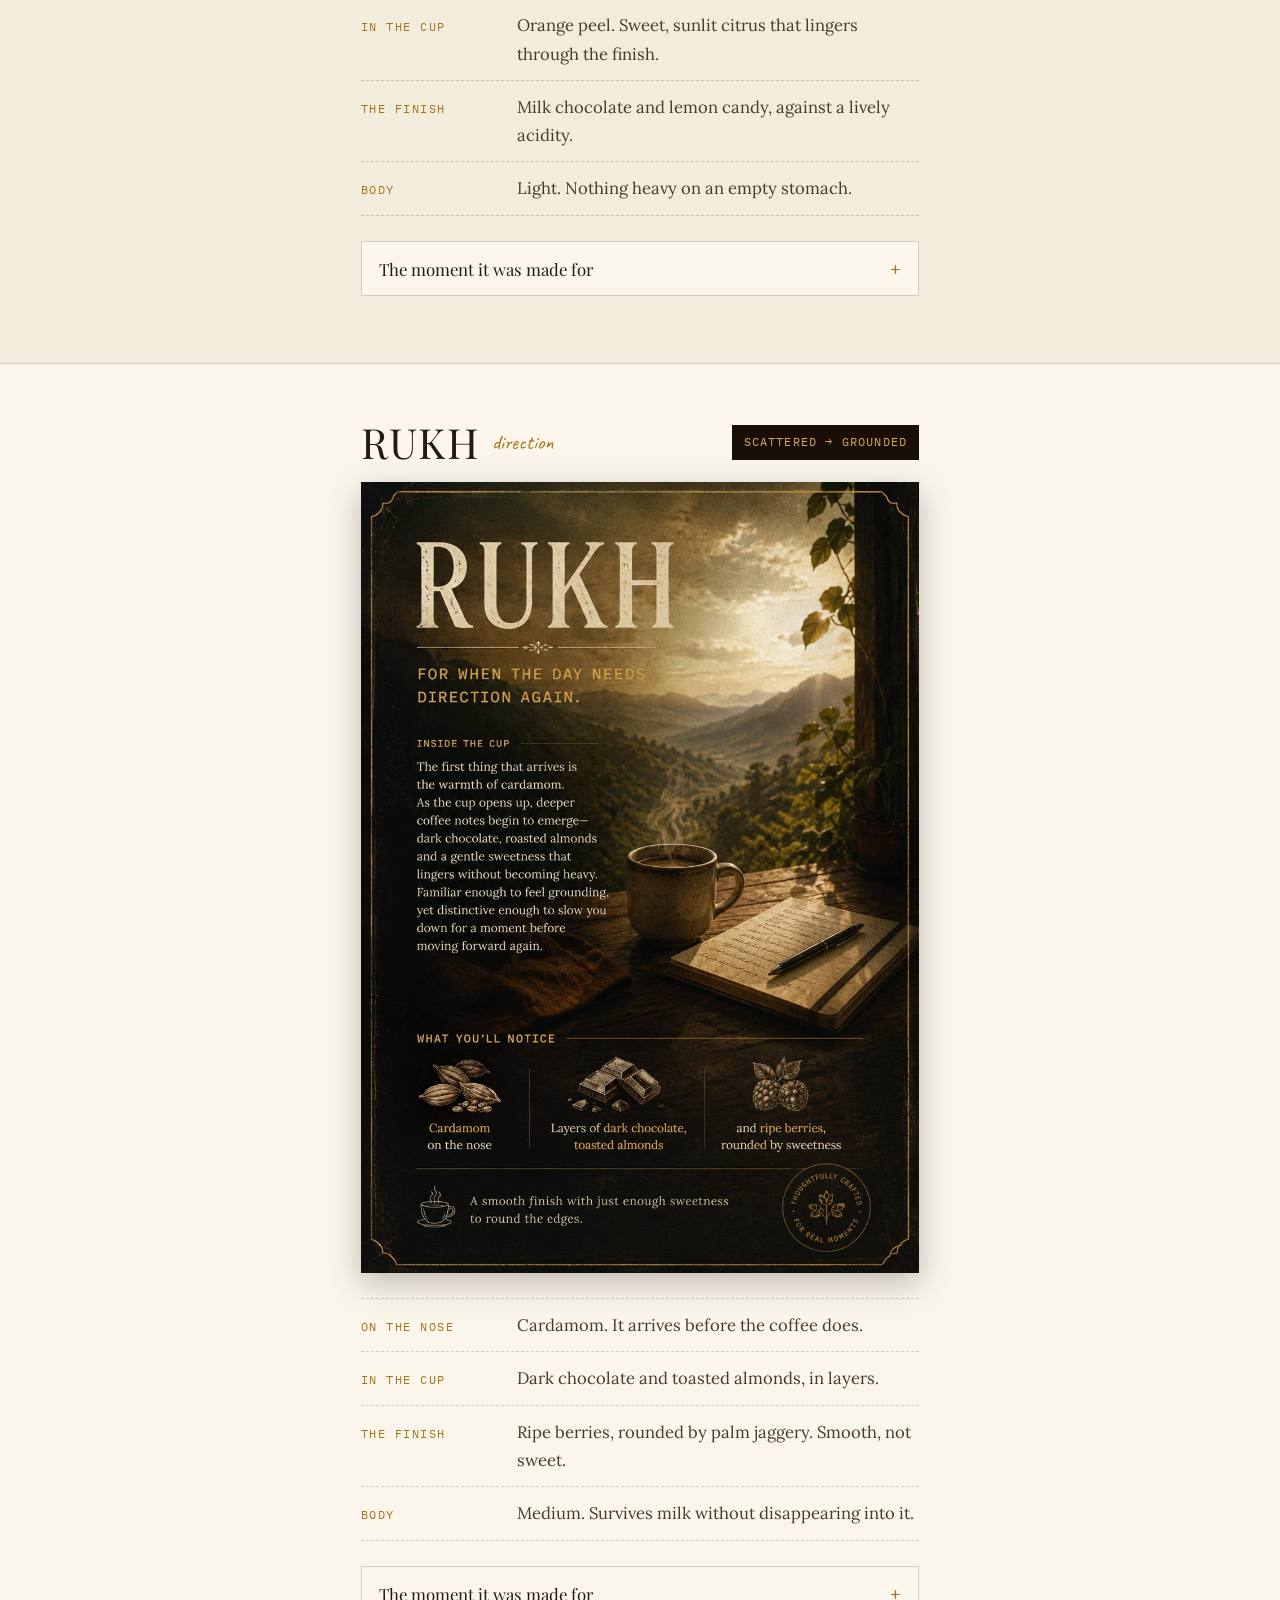
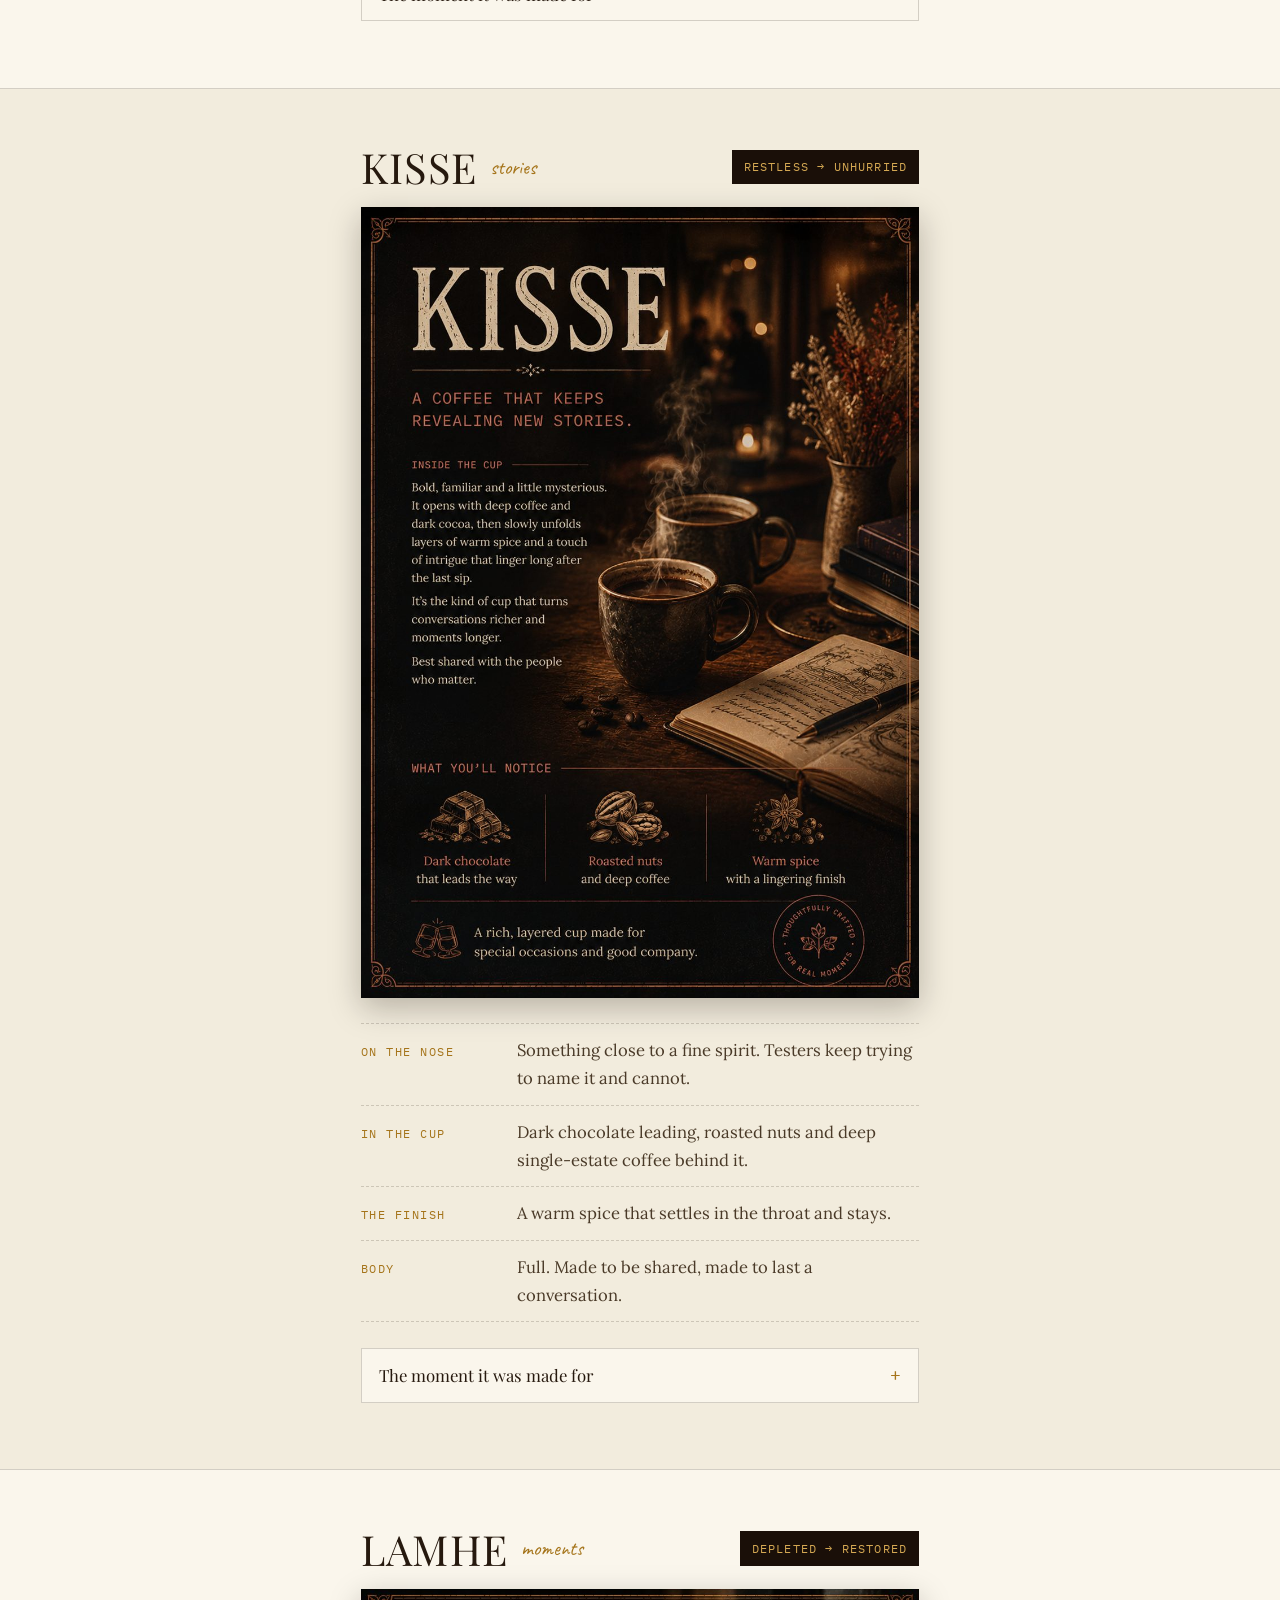
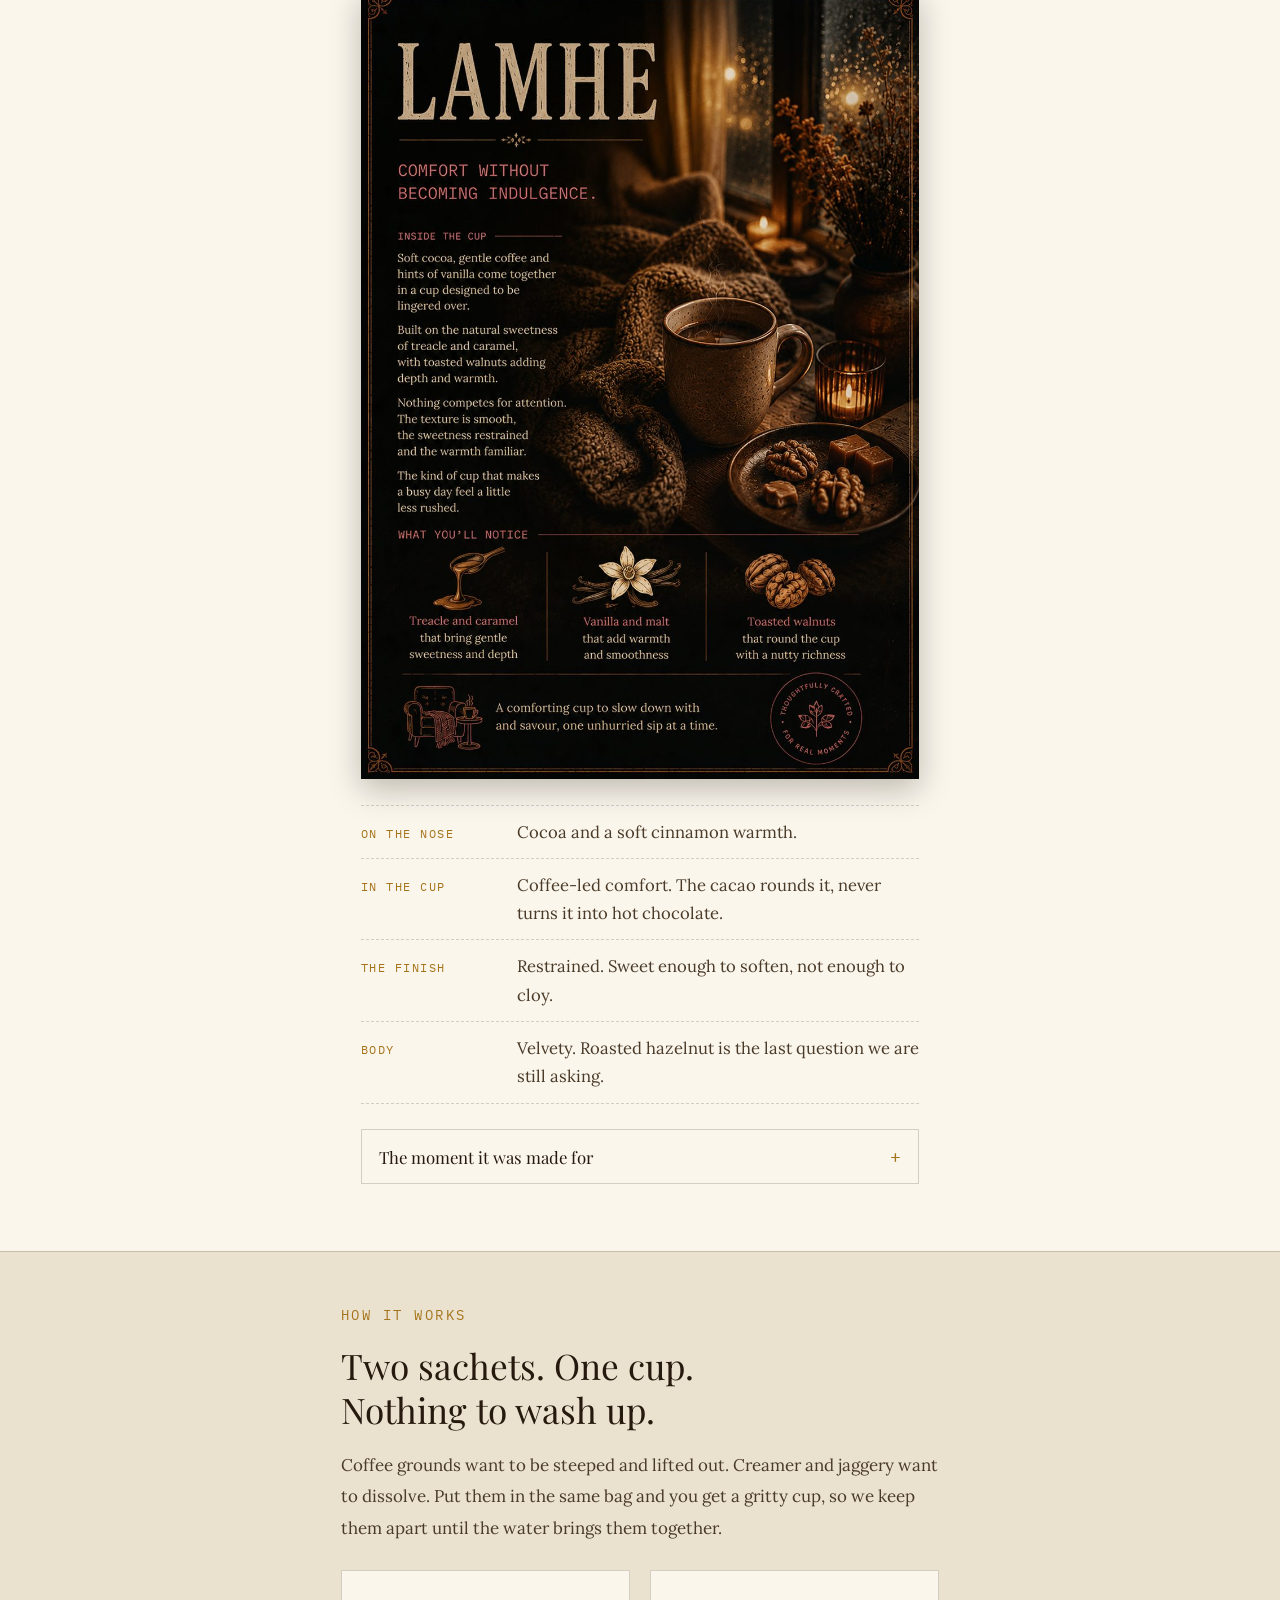
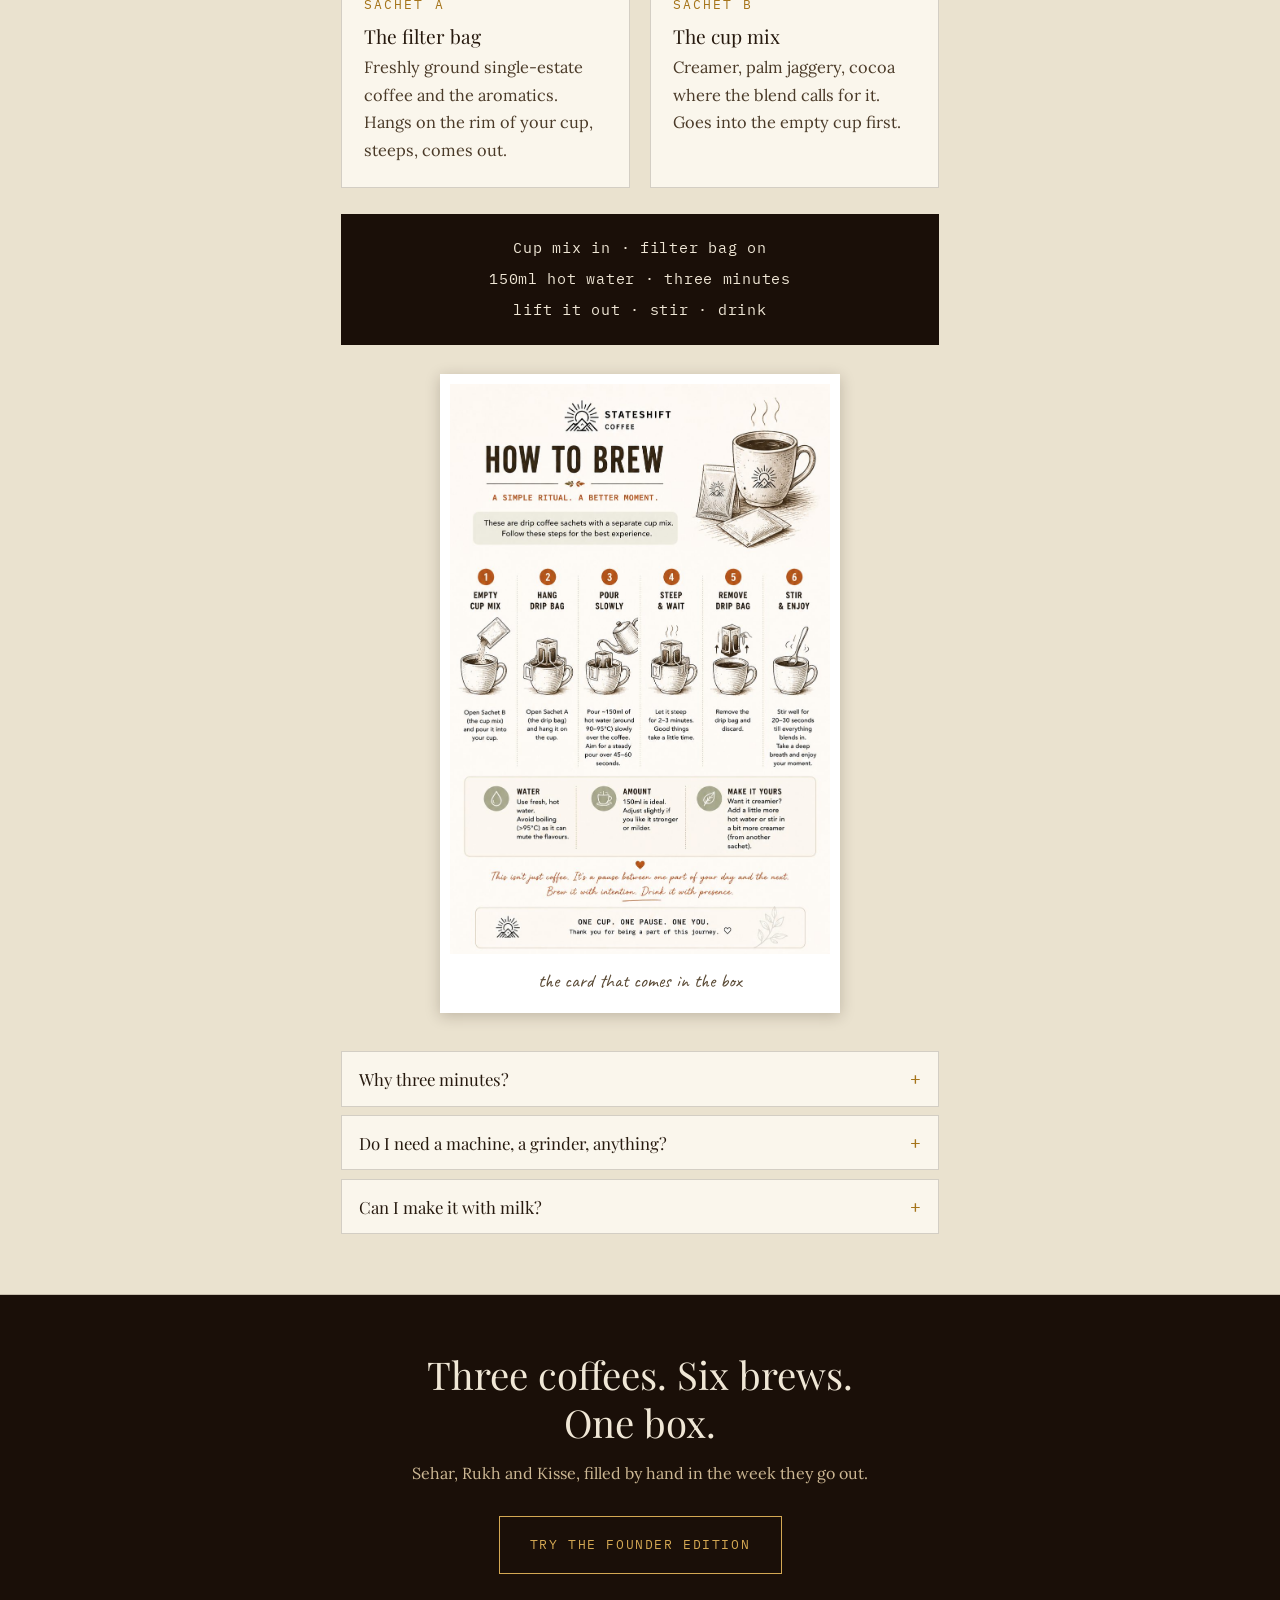
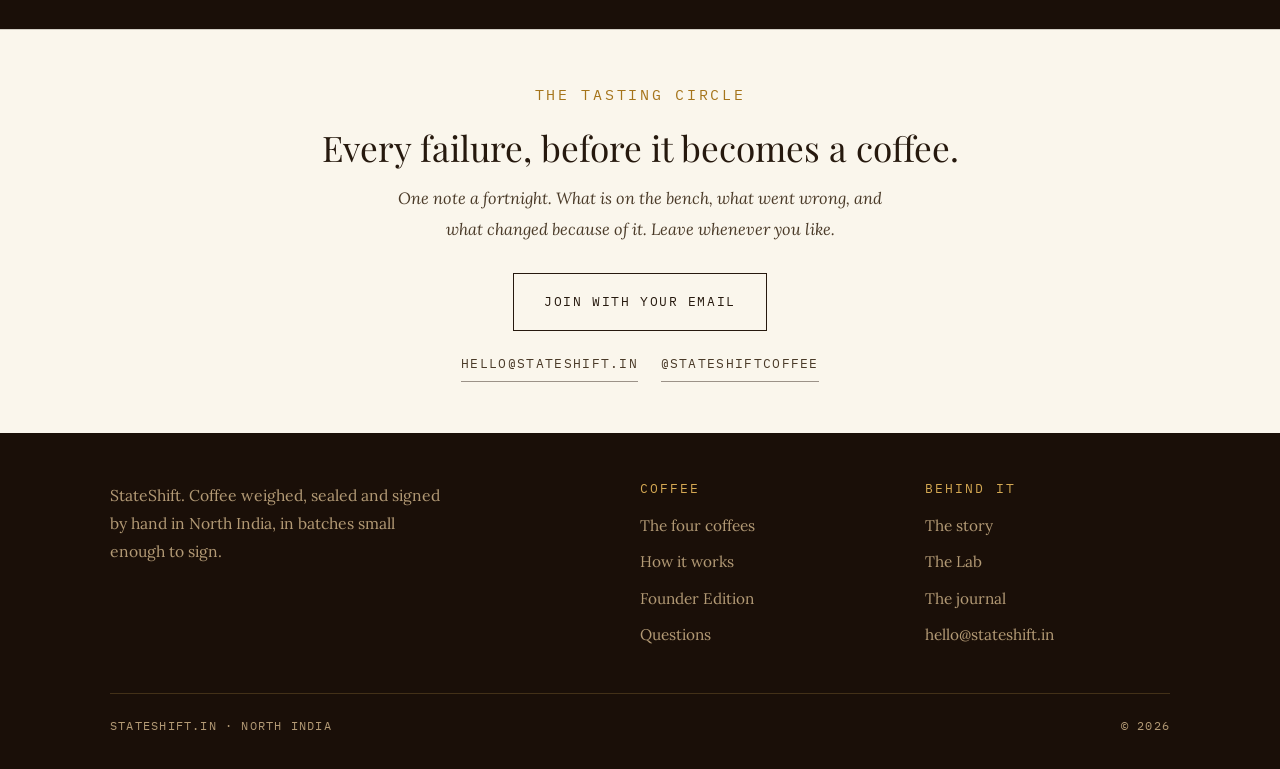
==== commit 2b385b9e: "Add files via upload" ====
--- a/collection.html
+++ b/collection.html
@@ -4,7 +4,7 @@
 <meta charset="UTF-8">
 <meta name="viewport" content="width=device-width, initial-scale=1.0">
 <title>Four coffees. Four ways to interrupt autopilot. StateShift.</title>
-<meta name="description" content="Not stronger, not darker, not more caffeine. Four coffees sorted by when you need them, and the two-sachet method behind them.">
+<meta name="description" content="Every coffee you have ever bought was sorted by the bean. These four start from the other end: the hour you are in, and what it is doing to you.">
 <link rel="preconnect" href="https://fonts.googleapis.com">
 <link href="https://fonts.googleapis.com/css2?family=Playfair+Display:ital,wght@0,400;0,600;1,400&family=Caveat:wght@400;600&family=IBM+Plex+Mono:wght@300;400&family=Lora:ital,wght@0,400;0,500;1,400&display=swap" rel="stylesheet">
 <style>
@@ -18,7 +18,7 @@
   --gold:#a5741a; --amber:#d4a853; --forest:#33472f;
   --line:rgba(38,25,14,.18); --line-strong:rgba(38,25,14,.45); --line-dark:rgba(212,168,83,.22);
 }
-html{font-size:16px;scroll-behavior:smooth}
+html{font-size:16px;scroll-behavior:smooth;scroll-padding-top:120px}
 body{font-family:'Lora',Georgia,serif;background:var(--paper);color:var(--ink);line-height:1.85;min-height:100vh}
 h1,h2,h3,h4{font-family:'Playfair Display',serif;font-weight:400;line-height:1.15;color:var(--ink)}
 h1,h2{text-wrap:balance}
@@ -27,72 +27,86 @@
 img{max-width:100%;display:block}
 .center{text-align:center}
 
-/* HEADER */
-.site-header{background:var(--paper);border-bottom:1px solid var(--line);padding:1rem 2rem;
-  display:flex;align-items:center;justify-content:space-between;gap:1rem;flex-wrap:wrap}
-.site-logo{font-family:'Playfair Display',serif;font-size:1.75rem;color:var(--ink);text-decoration:none;line-height:1.1}
+/* ---------- HEADER · sticky, and it shrinks once you scroll ---------- */
+.site-header{
+  position:sticky;top:0;z-index:200;
+  background:rgba(242,236,221,.97);backdrop-filter:blur(8px);
+  border-bottom:1px solid var(--line);padding:.9rem 2rem;
+  display:flex;align-items:center;justify-content:space-between;gap:1rem;flex-wrap:wrap;
+  transition:padding .25s;
+}
+.site-logo{font-family:'Playfair Display',serif;font-size:1.7rem;color:var(--ink);text-decoration:none;line-height:1.1}
 .site-logo span{color:var(--gold);font-style:italic}
-.site-logo small{display:block;font-family:'IBM Plex Mono',monospace;font-size:.82rem;
-  letter-spacing:.2em;text-transform:uppercase;color:var(--muted);margin-top:.4rem}
-.site-nav{display:flex;gap:.35rem;align-items:center;flex-wrap:wrap}
-.site-nav a{font-family:'IBM Plex Mono',monospace;font-size:.92rem;letter-spacing:.08em;
+.site-logo small{
+  display:block;font-family:'IBM Plex Mono',monospace;font-size:.62rem;
+  letter-spacing:.3em;text-transform:uppercase;color:var(--muted);
+  margin-top:.3rem;transition:all .2s;
+}
+.site-nav{display:flex;gap:.9rem;align-items:center;flex-wrap:wrap}
+.site-nav a{font-family:'IBM Plex Mono',monospace;font-size:.9rem;letter-spacing:.1em;
   text-transform:uppercase;color:var(--ink-soft);text-decoration:none;
-  padding:.5rem .75rem;border-bottom:2px solid transparent;transition:all .2s;white-space:nowrap}
+  padding:.4rem .1rem;border-bottom:2px solid transparent;transition:all .2s;white-space:nowrap}
 .site-nav a:hover{color:var(--gold)}
 .site-nav a.active{color:var(--gold);border-bottom-color:var(--gold)}
-.site-nav a.sell{background:var(--espresso);color:var(--amber);
-  border:1px solid var(--espresso);border-bottom:1px solid var(--espresso);
-  padding:.55rem 1.2rem;margin-left:.5rem;letter-spacing:.14em}
-.site-nav a.sell:hover{background:var(--gold);color:#fff;border-color:var(--gold)}
-.site-nav a.sell.active{background:var(--gold);color:#fff;border-color:var(--gold)}
-
-/* TYPE */
-.eyebrow{font-family:'IBM Plex Mono',monospace;font-size:.92rem;letter-spacing:.18em;
+.site-nav a.sell{background:var(--gold);color:#fff;border:1px solid var(--gold);
+  border-bottom:1px solid var(--gold);padding:.5rem 1.1rem;letter-spacing:.12em}
+.site-nav a.sell:hover{background:var(--espresso);border-color:var(--espresso);color:var(--amber)}
+.site-nav a.sell.active{background:var(--espresso);border-color:var(--espresso);color:var(--amber)}
+/* compact once scrolled: tagline folds away, bar halves in height */
+.site-header.scrolled{padding:.5rem 2rem}
+.site-header.scrolled .site-logo{font-size:1.35rem}
+.site-header.scrolled .site-logo small{opacity:0;max-height:0;margin:0;overflow:hidden}
+
+/* ---------- TYPE ---------- */
+.eyebrow{font-family:'IBM Plex Mono',monospace;font-size:.86rem;letter-spacing:.18em;
   text-transform:uppercase;color:var(--gold);display:block;margin-bottom:1rem}
-.lead{font-size:clamp(1.04rem,2.4vw,1.16rem);color:var(--ink-soft);line-height:1.85}
+.lead{font-size:clamp(1.04rem,2.4vw,1.14rem);color:var(--ink-soft);line-height:1.85}
 .margin-note{font-family:'Caveat',cursive;font-size:1.3rem;color:var(--gold);display:inline-block}
-
-/* BUTTONS */
-.btn{display:inline-block;font-family:'IBM Plex Mono',monospace;font-size:.84rem;
-  letter-spacing:.12em;text-transform:uppercase;text-decoration:none;padding:1.05rem 2rem;
+/* a quiet inline link, italic + gold. Used instead of shouty buttons. */
+.qlink{font-family:'Playfair Display',serif;font-style:italic;color:var(--gold);
+  text-decoration:none;border-bottom:1px solid rgba(165,116,26,.4);transition:all .2s}
+.qlink:hover{color:var(--ink);border-color:var(--ink)}
+
+/* ---------- BUTTONS ---------- */
+.btn{display:inline-block;font-family:'IBM Plex Mono',monospace;font-size:.82rem;
+  letter-spacing:.12em;text-transform:uppercase;text-decoration:none;padding:1rem 1.9rem;
   border:1px solid var(--ink);color:var(--ink);transition:all .25s;background:transparent}
 .btn:hover{background:var(--ink);color:var(--amber)}
 .btn.gold{background:var(--gold);border-color:var(--gold);color:#fff}
 .btn.gold:hover{background:var(--espresso);border-color:var(--espresso);color:var(--amber)}
-.btn.dark{background:var(--espresso);border-color:var(--espresso);color:var(--amber)}
-.btn.dark:hover{background:var(--gold);border-color:var(--gold);color:#fff}
 .btn.on-dark{border-color:var(--amber);color:var(--amber)}
 .btn.on-dark:hover{background:var(--amber);color:var(--espresso)}
 .doors{display:grid;grid-template-columns:1fr 1fr;gap:.8rem;margin-top:1.6rem}
 @media(max-width:480px){.doors{grid-template-columns:1fr}}
-.doors .btn{text-align:center;padding:1.2rem 1rem}
-
-/* PRICE BAND */
+.doors .btn{text-align:center;padding:1.15rem 1rem}
+
+/* ---------- PRICE BAND ---------- */
 .price-wide{display:flex;align-items:baseline;justify-content:space-between;gap:1rem;
-  background:var(--espresso);color:var(--dark-text);padding:1.2rem 1.4rem;margin-top:1.6rem}
-.price-wide b{font-family:'Playfair Display',serif;font-weight:400;font-size:2.2rem;line-height:1}
-.price-wide span{font-family:'IBM Plex Mono',monospace;font-size:.8rem;letter-spacing:.14em;
+  background:var(--espresso);color:var(--dark-text);padding:1.1rem 1.3rem;margin-top:1.6rem}
+.price-wide b{font-family:'Playfair Display',serif;font-weight:400;font-size:2rem;line-height:1}
+.price-wide span{font-family:'IBM Plex Mono',monospace;font-size:.76rem;letter-spacing:.14em;
   text-transform:uppercase;color:var(--amber)}
 
-/* DISCLOSURE — espresso card, light text */
-.disclose{border:1px solid var(--line-dark);background:var(--espresso);margin-bottom:.7rem}
+/* ---------- DISCLOSURE · quiet. Was shouting; now it whispers. ---------- */
+.disclose{border:1px solid var(--line);background:var(--cream);margin-bottom:.55rem}
 .disclose > summary{cursor:pointer;list-style:none;position:relative;
-  padding:1.25rem 3rem 1.25rem 1.3rem;font-family:'Playfair Display',serif;font-size:1.22rem;
-  color:var(--dark-text);transition:color .2s}
+  padding:.9rem 2.6rem .9rem 1.1rem;
+  font-family:'Playfair Display',serif;font-size:1.05rem;line-height:1.45;
+  color:var(--ink);transition:color .2s}
 .disclose > summary::-webkit-details-marker{display:none}
 .disclose > summary::marker{content:''}
-.disclose > summary:hover{color:var(--amber)}
-.disclose > summary::after{content:'+';position:absolute;right:1.3rem;top:50%;transform:translateY(-50%);
-  font-family:'IBM Plex Mono',monospace;font-size:1.4rem;color:var(--amber)}
+.disclose > summary:hover{color:var(--gold)}
+.disclose > summary::after{content:'+';position:absolute;right:1.1rem;top:50%;transform:translateY(-50%);
+  font-family:'IBM Plex Mono',monospace;font-size:1.1rem;color:var(--gold)}
 .disclose[open] > summary::after{content:'\2212'}
-.disclose[open] > summary{border-bottom:1px solid var(--line-dark)}
-.disclose .body{padding:1.2rem 1.3rem 1.5rem}
-.disclose .body p{color:#cdb894;font-size:1.02rem;line-height:1.85;margin:0}
-.disclose .body p + p{margin-top:.9rem}
-.disclose .body a{color:var(--amber)}
-.disclose .body .margin-note{color:var(--amber)}
-
-/* SWIPE RAIL */
+.disclose[open] > summary{border-bottom:1px solid var(--line);color:var(--gold)}
+.disclose .body{padding:1rem 1.1rem 1.2rem;background:var(--paper)}
+.disclose .body p{color:var(--ink-soft);font-size:1rem;line-height:1.85;margin:0}
+.disclose .body p + p{margin-top:.8rem}
+.disclose .body a{color:var(--gold)}
+.disclose .body .margin-note{color:var(--gold)}
+
+/* ---------- SWIPE RAIL ---------- */
 .rail{display:flex;flex-direction:row;flex-wrap:nowrap;gap:1rem;
   overflow-x:auto;overflow-y:hidden;scroll-snap-type:x mandatory;
   -webkit-overflow-scrolling:touch;scrollbar-width:none;
@@ -103,81 +117,84 @@
   .rail{padding:.4rem 2rem 1.4rem;scroll-padding-left:2rem}
   .rail > *{flex:0 0 calc(25% - .75rem);max-width:none}
 }
-.rail-dots{display:flex;justify-content:center;gap:.5rem;margin-top:.2rem}
+.rail-dots{display:flex;justify-content:center;gap:.5rem;margin-top:.4rem}
 .rail-dots button{width:8px;height:8px;padding:0;border-radius:50%;border:none;cursor:pointer;
   background:var(--line);transition:all .25s}
 .rail-dots button[aria-current="true"]{background:var(--gold);transform:scale(1.4)}
-.rail-hint{display:block;text-align:center;margin-top:.7rem;font-family:'IBM Plex Mono',monospace;
-  font-size:.78rem;letter-spacing:.18em;text-transform:uppercase;color:var(--muted)}
-@media(min-width:861px){.rail-dots,.rail-hint{display:none}}
-
-/* PRINT / FIGURES */
+@media(min-width:861px){.rail-dots{display:none}}
+
+/* ---------- FIGURES ---------- */
 .print{background:#fff;padding:10px 10px 14px;box-shadow:0 3px 14px rgba(38,25,14,.22)}
 .print figcaption{font-family:'Caveat',cursive;font-size:1.2rem;color:#5a4a35;padding-top:.6rem;text-align:center}
 figure.frame{margin:0}
 figure.frame img{width:100%;display:block;box-shadow:0 10px 30px rgba(38,25,14,.18)}
-figure.frame figcaption{font-family:'IBM Plex Mono',monospace;font-size:.8rem;letter-spacing:.14em;
+figure.frame figcaption{font-family:'IBM Plex Mono',monospace;font-size:.78rem;letter-spacing:.14em;
   text-transform:uppercase;color:var(--muted);padding-top:.8rem}
 
-/* NOTEBOOK */
+/* ---------- NOTEBOOK ---------- */
 .notebook{background:var(--cream);border:1px solid var(--line);border-left:3px solid var(--gold);
   padding:1.4rem 1.5rem;margin:1.8rem 0}
-.notebook .nb-label{font-family:'IBM Plex Mono',monospace;font-size:.8rem;letter-spacing:.16em;
+.notebook .nb-label{font-family:'IBM Plex Mono',monospace;font-size:.78rem;letter-spacing:.16em;
   text-transform:uppercase;color:var(--muted);display:block;margin-bottom:.6rem}
 .notebook .nb-line{font-family:'Caveat',cursive;font-size:1.55rem;line-height:1.5;color:var(--ink-soft)}
 
-/* CONTACT CLOSE */
-.contact-close{border-top:1px solid var(--line);background:var(--cream);padding:3.4rem 1.3rem;text-align:center}
-.contact-close .eyebrow{font-size:1rem}
-.contact-close h2{font-size:clamp(1.7rem,4.6vw,2.3rem);line-height:1.3;margin-bottom:.8rem}
-.contact-close .cc-line{font-style:italic;color:var(--ink-soft);max-width:500px;margin:0 auto 1.8rem;font-size:1.04rem}
+/* ---------- CONTACT CLOSE ---------- */
+.contact-close{border-top:1px solid var(--line);background:var(--cream);padding:3.2rem 1.3rem;text-align:center}
+.contact-close .eyebrow{font-size:.94rem}
+.contact-close h2{font-size:clamp(1.65rem,4.4vw,2.2rem);line-height:1.3;margin-bottom:.8rem}
+.contact-close .cc-line{font-style:italic;color:var(--ink-soft);max-width:500px;margin:0 auto 1.8rem;font-size:1.02rem}
 .cc-links{display:flex;gap:1.4rem;justify-content:center;flex-wrap:wrap;margin-top:1.3rem}
-.cc-links a{font-family:'IBM Plex Mono',monospace;font-size:.84rem;letter-spacing:.1em;
+.cc-links a{font-family:'IBM Plex Mono',monospace;font-size:.82rem;letter-spacing:.1em;
   text-transform:uppercase;color:var(--ink-soft);text-decoration:none;
   border-bottom:1px solid var(--line-strong);padding-bottom:.3rem;transition:all .2s}
 .cc-links a:hover{color:var(--gold);border-color:var(--gold)}
 
-/* FOOTER */
+/* ---------- FOOTER ---------- */
 .site-footer{background:var(--espresso);color:var(--dark-muted);padding:3rem 2rem 2rem}
 .footer-grid{max-width:1060px;margin:0 auto;display:grid;grid-template-columns:2fr 1fr 1fr;gap:2.5rem}
-.site-footer h4{font-family:'IBM Plex Mono',monospace;font-size:.84rem;font-weight:400;
+.site-footer h4{font-family:'IBM Plex Mono',monospace;font-size:.82rem;font-weight:400;
   letter-spacing:.16em;text-transform:uppercase;color:var(--amber);margin-bottom:1rem}
 .site-footer a{color:var(--dark-muted);text-decoration:none;transition:color .2s}
 .site-footer a:hover{color:var(--amber)}
 .footer-links{list-style:none}
-.footer-links li{margin-bottom:.5rem;font-size:.98rem}
+.footer-links li{margin-bottom:.5rem;font-size:.96rem}
 .footer-base{max-width:1060px;margin:2.2rem auto 0;padding-top:1.3rem;border-top:1px solid var(--line-dark);
   display:flex;justify-content:space-between;flex-wrap:wrap;gap:.6rem;
-  font-family:'IBM Plex Mono',monospace;font-size:.78rem;letter-spacing:.1em;text-transform:uppercase}
-
-/* RESPONSIVE */
+  font-family:'IBM Plex Mono',monospace;font-size:.76rem;letter-spacing:.1em;text-transform:uppercase}
+
+/* ---------- RESPONSIVE ---------- */
 @media(max-width:860px){
   .footer-grid{grid-template-columns:1fr 1fr;gap:1.6rem 1.2rem}
   .footer-grid > *:first-child{grid-column:1 / -1}
   .site-footer{padding:2.4rem 1.3rem 1.8rem}
 }
 @media(max-width:760px){
-  .site-header{flex-direction:column;align-items:center;gap:.9rem;padding:1rem}
-  .site-logo{text-align:center;font-size:1.7rem}
-  .site-logo small{font-size:.76rem;letter-spacing:.18em}
-  .site-nav{width:100%;justify-content:center;gap:.2rem .35rem}
-  .site-nav a{font-size:.8rem;letter-spacing:.04em;padding:.45rem .5rem}
-  .site-nav a.sell{padding:.5rem .9rem;margin-left:.3rem;letter-spacing:.08em}
-  .eyebrow{font-size:.86rem}
+  html{scroll-padding-top:100px}
+  .site-header{flex-direction:column;align-items:center;gap:.6rem;padding:.7rem 1rem}
+  .site-logo{text-align:center;font-size:1.45rem}
+  .site-logo small{font-size:.56rem;letter-spacing:.26em;margin-top:.22rem}
+  .site-nav{width:100%;justify-content:space-between;gap:.2rem}
+  .site-nav a{font-size:.78rem;letter-spacing:.04em;padding:.35rem .1rem}
+  .site-nav a.sell{padding:.45rem .8rem;letter-spacing:.06em}
+  .site-header.scrolled{padding:.45rem 1rem;gap:.35rem}
+  .site-header.scrolled .site-logo{font-size:1.2rem}
+  .eyebrow{font-size:.82rem}
 }
 @media(max-width:400px){
-  .site-nav a{font-size:.74rem;padding:.4rem .34rem}
-  .site-nav a.sell{padding:.45rem .7rem}
+  .site-nav a{font-size:.7rem;padding:.35rem 0}
+  .site-nav a.sell{padding:.42rem .6rem}
 }
 
 /* ===== page-specific ===== */
 
-.c-hero{padding:2.8rem 1.3rem 2.2rem;text-align:center;max-width:620px;margin:0 auto}
-@media(min-width:761px){.c-hero{padding:4.2rem 2rem 2.6rem}}
-.c-hero h1{font-size:clamp(1.9rem,6vw,3rem);line-height:1.18;margin-bottom:1.2rem}
+.c-hero{padding:2.8rem 1.3rem 2.2rem;text-align:center;max-width:640px;margin:0 auto}
+@media(min-width:761px){.c-hero{padding:4rem 2rem 2.6rem}}
+/* smaller min so "interrupt autopilot" holds one line on a phone */
+.c-hero h1{font-size:clamp(1.62rem,5.4vw,2.8rem);line-height:1.22;margin-bottom:1.2rem}
 .c-hero h1 em{color:var(--gold)}
-.c-hero p{font-size:1.06rem;line-height:1.9;color:var(--ink-soft);margin-bottom:1.8rem}
-.c-hero p em{color:var(--gold);font-style:italic}
+.c-hero p{font-size:1.06rem;line-height:1.9;color:var(--ink-soft);margin-bottom:1rem}
+.c-hero p:last-of-type{margin-bottom:1.8rem}
+.c-hero p em{color:var(--ink);font-style:italic}
 
 .sku{padding:2.8rem 0}
 @media(min-width:761px){.sku{padding:3.6rem 0}}
@@ -186,14 +203,14 @@
 .sku-head h2{font-size:clamp(1.9rem,6.4vw,2.6rem);letter-spacing:.03em;line-height:1}
 .sku-head .mean{font-family:'Caveat',cursive;font-size:1.3rem;color:var(--gold)}
 .shift{display:inline-block;background:var(--espresso);color:var(--amber);
-  font-family:'IBM Plex Mono',monospace;font-size:.78rem;letter-spacing:.12em;
-  text-transform:uppercase;padding:.45rem .85rem;margin-left:auto}
+  font-family:'IBM Plex Mono',monospace;font-size:.74rem;letter-spacing:.1em;
+  text-transform:uppercase;padding:.4rem .75rem;margin-left:auto}
 .art{width:100%;display:block;box-shadow:0 10px 30px rgba(20,10,4,.26);margin-bottom:1.6rem}
 .tnotes{margin-bottom:1.6rem}
 .tn{display:grid;grid-template-columns:1fr;gap:.15rem;padding:.75rem 0;border-bottom:1px dashed var(--line)}
 @media(min-width:601px){.tn{grid-template-columns:140px 1fr;gap:1rem}}
 .tn:first-child{border-top:1px dashed var(--line)}
-.tn b{font-family:'IBM Plex Mono',monospace;font-weight:400;font-size:.8rem;
+.tn b{font-family:'IBM Plex Mono',monospace;font-weight:400;font-size:.78rem;
   letter-spacing:.12em;text-transform:uppercase;color:var(--gold);padding-top:.25rem}
 .tn span{font-size:1.04rem;line-height:1.7;color:var(--ink-soft)}
 
@@ -204,12 +221,12 @@
 .two{display:grid;grid-template-columns:1fr;gap:1rem;margin-bottom:1.6rem}
 @media(min-width:601px){.two{grid-template-columns:1fr 1fr;gap:1.2rem}}
 .sachet{border:1px solid var(--line);background:var(--cream);padding:1.4rem}
-.sachet .tag{font-family:'IBM Plex Mono',monospace;font-size:.82rem;letter-spacing:.16em;
+.sachet .tag{font-family:'IBM Plex Mono',monospace;font-size:.8rem;letter-spacing:.16em;
   text-transform:uppercase;color:var(--gold);display:block;margin-bottom:.5rem}
-.sachet h3{font-size:1.22rem;margin-bottom:.45rem}
+.sachet h3{font-size:1.2rem;margin-bottom:.45rem}
 .sachet p{font-size:1.02rem;line-height:1.7;color:var(--ink-soft);margin:0}
-.recipe{font-family:'IBM Plex Mono',monospace;font-size:.94rem;letter-spacing:.05em;
-  background:var(--espresso);color:var(--dark-text);padding:1.3rem;text-align:center;
+.recipe{font-family:'IBM Plex Mono',monospace;font-size:.92rem;letter-spacing:.05em;
+  background:var(--espresso);color:var(--dark-text);padding:1.2rem;text-align:center;
   line-height:2.1;margin-bottom:1.8rem}
 .card-fig{max-width:400px;margin:0 auto}
 .c-close{background:var(--espresso);color:var(--dark-text);text-align:center;padding:3.4rem 1.3rem}
@@ -233,7 +250,8 @@
 
 <section class="c-hero">
   <h1>Four coffees.<br>Four ways to <em>interrupt autopilot</em>.</h1>
-  <p>Not stronger. Not darker. Not more caffeine. Every other coffee is sorted by how it was roasted, and ours are sorted by <em>when you need them</em>. Each one is built for a particular hour, and for the way that hour tends to slip past unnoticed.</p>
+  <p>Every coffee you have ever bought was sorted by the bean. Origin, altitude, roast. Useful facts about a plant, and no information at all about your day.</p>
+  <p>These four start from the other end. Each one is named for the hour it belongs to, and <em>honest about which</em>.</p>
   <a class="btn gold" href="sampler.html">Try the Founder Edition</a>
 </section>
 
@@ -255,7 +273,7 @@
       <summary>The moment it was made for</summary>
       <div class="body">
         <p>The day has not decided what it will be yet. Neither have you. Sehar is for that window, before the noise and before the phone.</p>
-        <p class="margin-note" style="margin-top:1rem;font-size:1.2rem">the citrus is ours. oranges, a peeler, an oven, one very fragrant weekend</p>
+        <p class="margin-note" style="margin-top:1rem;font-size:1.18rem">the citrus is ours. oranges, a peeler, an oven, one very fragrant weekend</p>
       </div>
     </details>
   </div>
@@ -278,7 +296,7 @@
       <summary>The moment it was made for</summary>
       <div class="body">
         <p>Somewhere before noon the day scatters. Eleven tabs, three unfinished thoughts. Rukh is the still point you move from.</p>
-        <p class="margin-note" style="margin-top:1rem;font-size:1.2rem">"light, nice, the cardamom complementing. lock it." the cup that ended the search</p>
+        <p class="margin-note" style="margin-top:1rem;font-size:1.18rem">"light, nice, the cardamom complementing. lock it." the cup that ended the search</p>
       </div>
     </details>
   </div>
@@ -301,7 +319,7 @@
       <summary>The moment it was made for</summary>
       <div class="body">
         <p>Some conversations only begin after the day has ended. Kisse is for those, the ones that stretch past midnight.</p>
-        <p class="margin-note" style="margin-top:1rem;font-size:1.2rem">"whiskey and dark chocolate." the first words ever said about Kisse</p>
+        <p class="margin-note" style="margin-top:1rem;font-size:1.18rem">"whiskey and dark chocolate." the first words ever said about Kisse</p>
       </div>
     </details>
   </div>
@@ -325,7 +343,7 @@
       <summary>The moment it was made for</summary>
       <div class="body">
         <p>There is an hour that belongs to no one else. A blanket, a book, rain if you are lucky. Lamhe sits inside it with you.</p>
-        <p class="margin-note" style="margin-top:1rem;font-size:1.2rem">still on the bench. hazelnut is the last question</p>
+        <p class="margin-note" style="margin-top:1rem;font-size:1.18rem">still on the bench. hazelnut is the last question</p>
       </div>
     </details>
   </div>
@@ -425,5 +443,16 @@
   </div>
 </footer>
 
+<script>
+/* The bar shrinks to a slim strip once you start reading. */
+(function(){
+  var h = document.querySelector('.site-header');
+  if(!h) return;
+  function s(){ h.classList.toggle('scrolled', window.scrollY > 40); }
+  window.addEventListener('scroll', s, {passive:true});
+  s();
+})();
+</script>
+
 </body>
 </html>
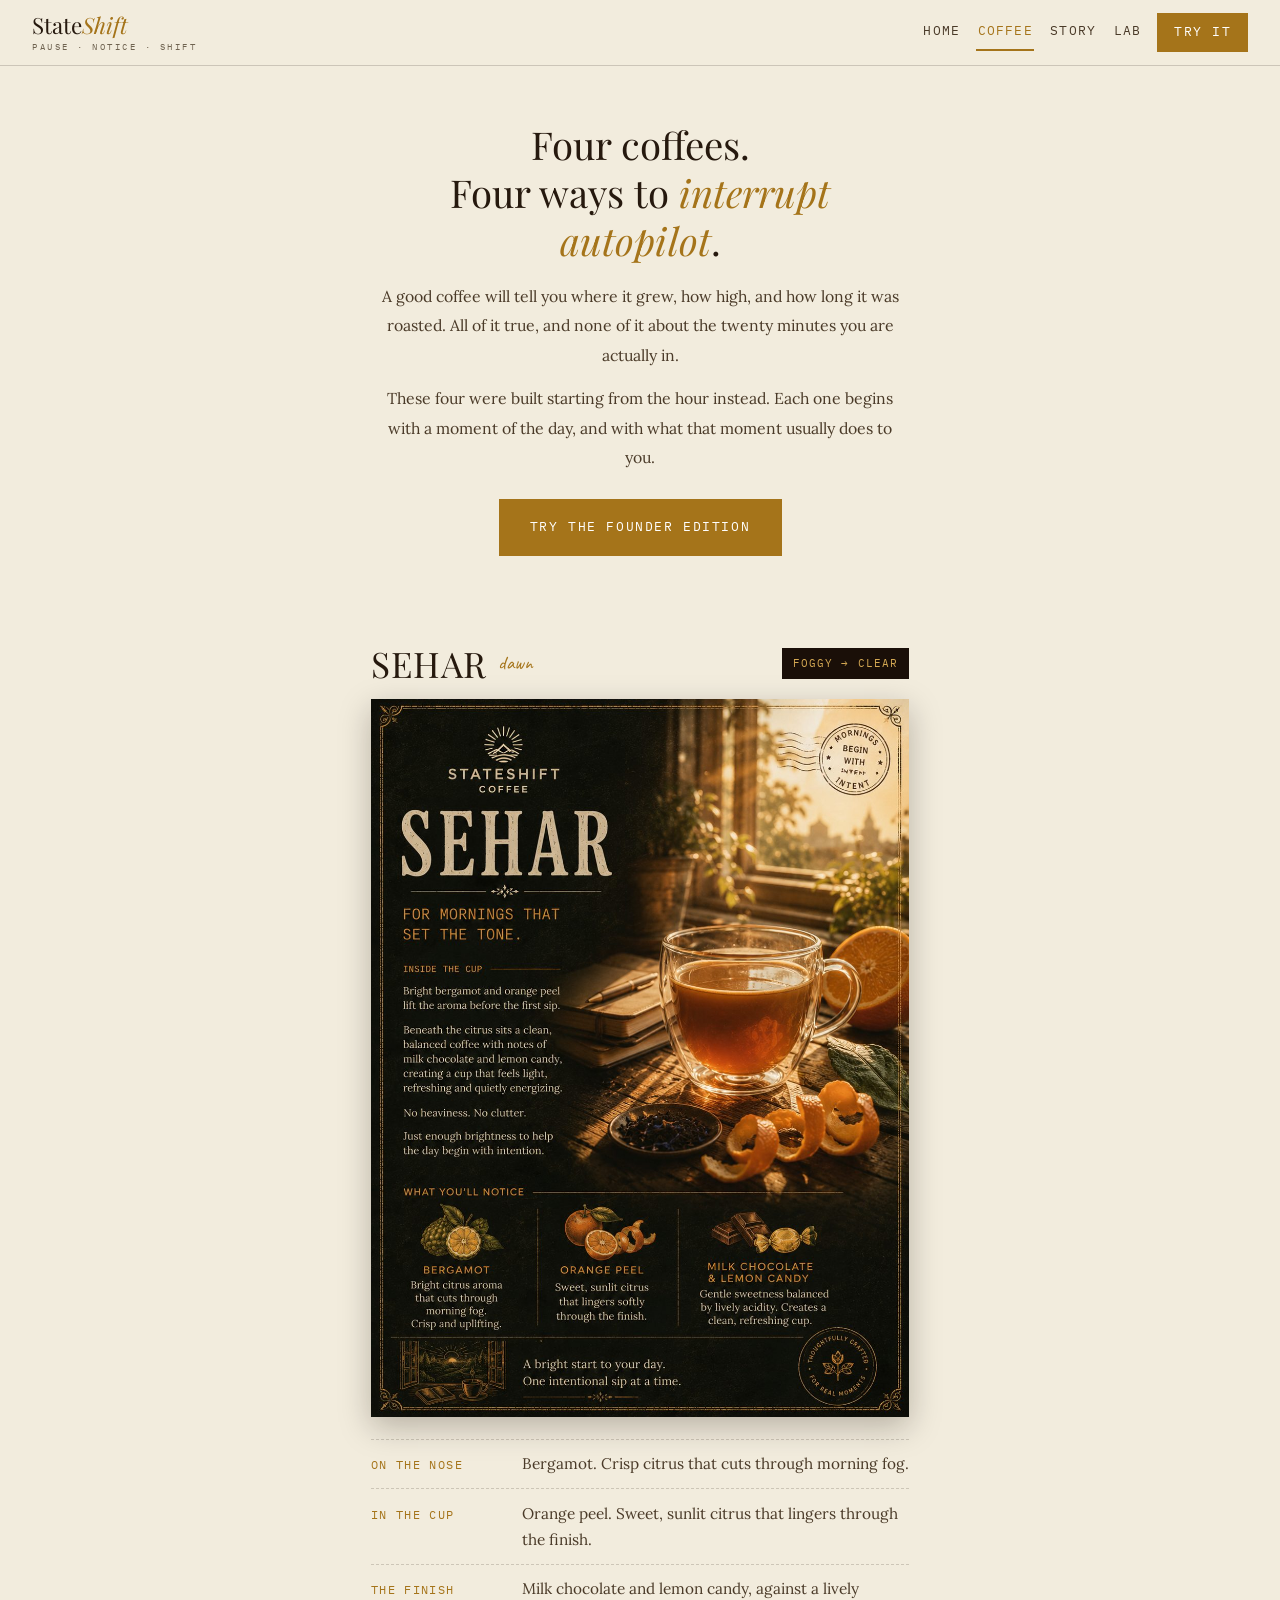
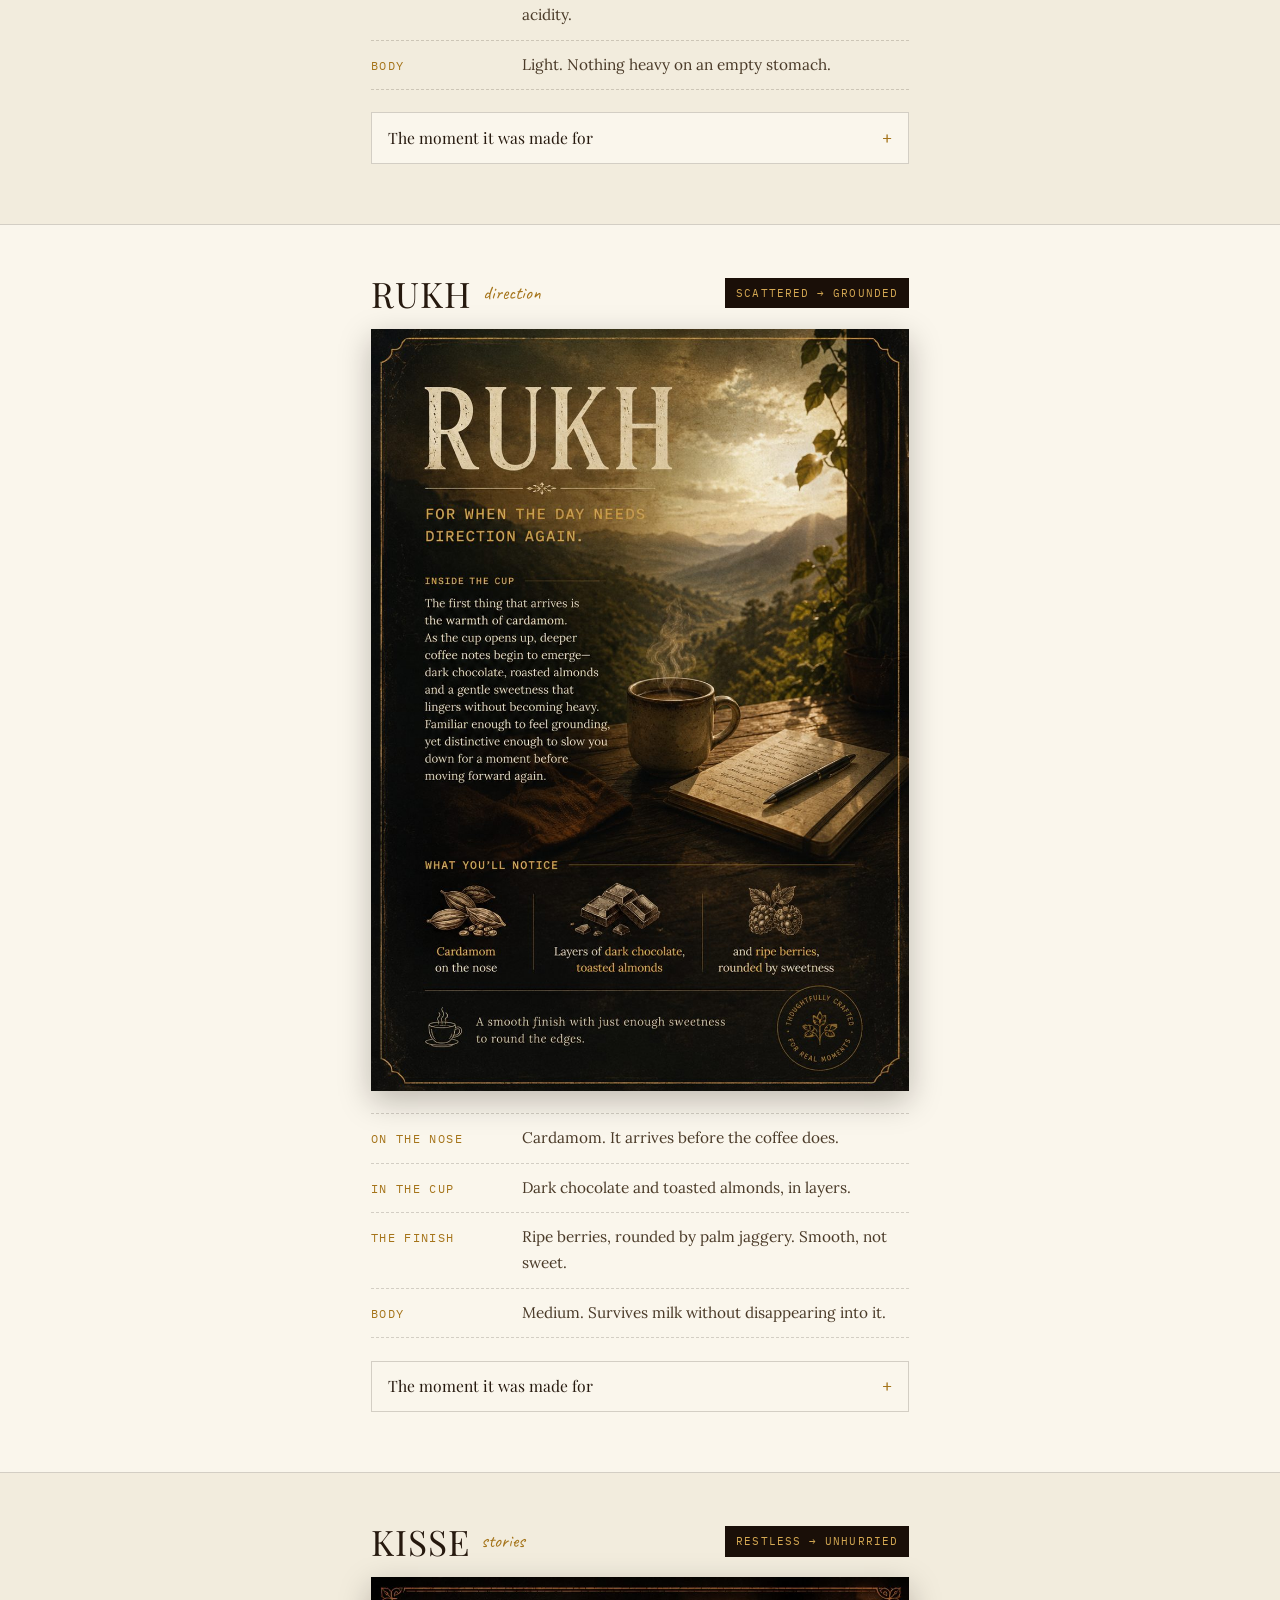
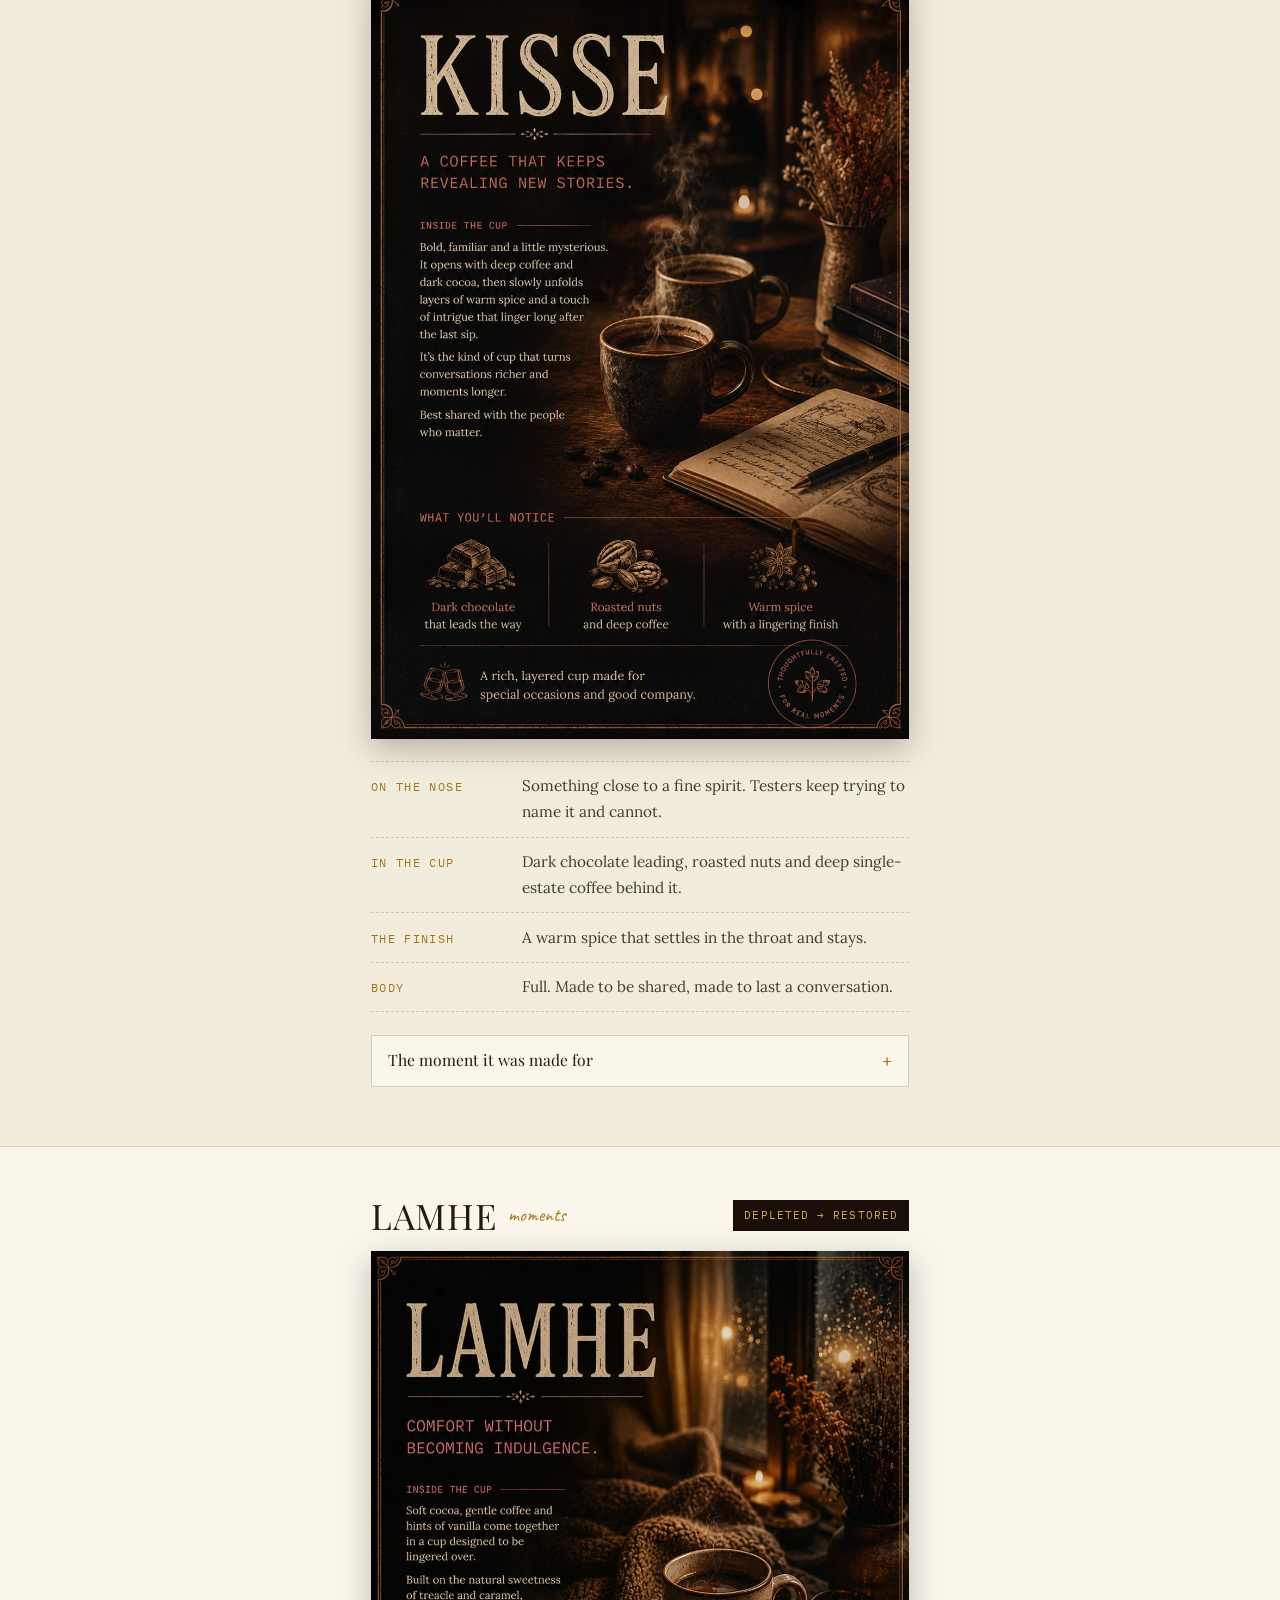
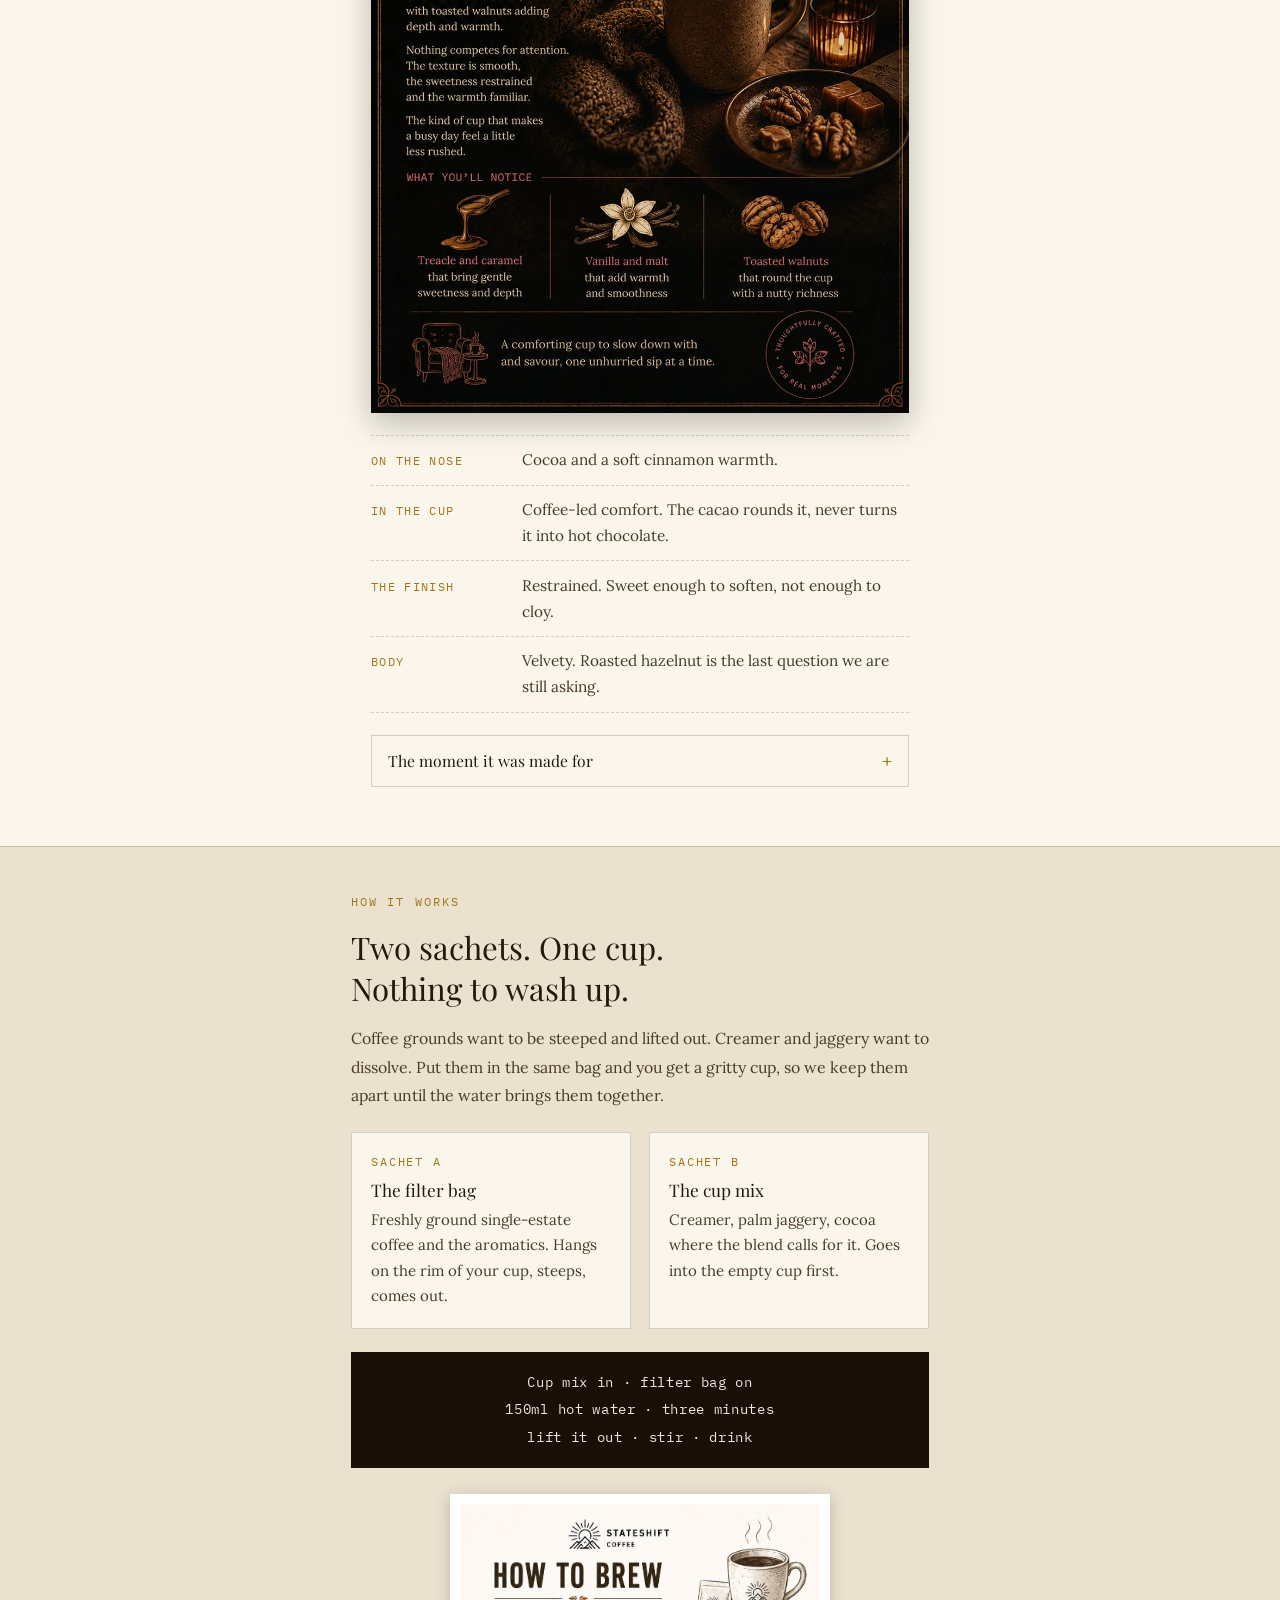
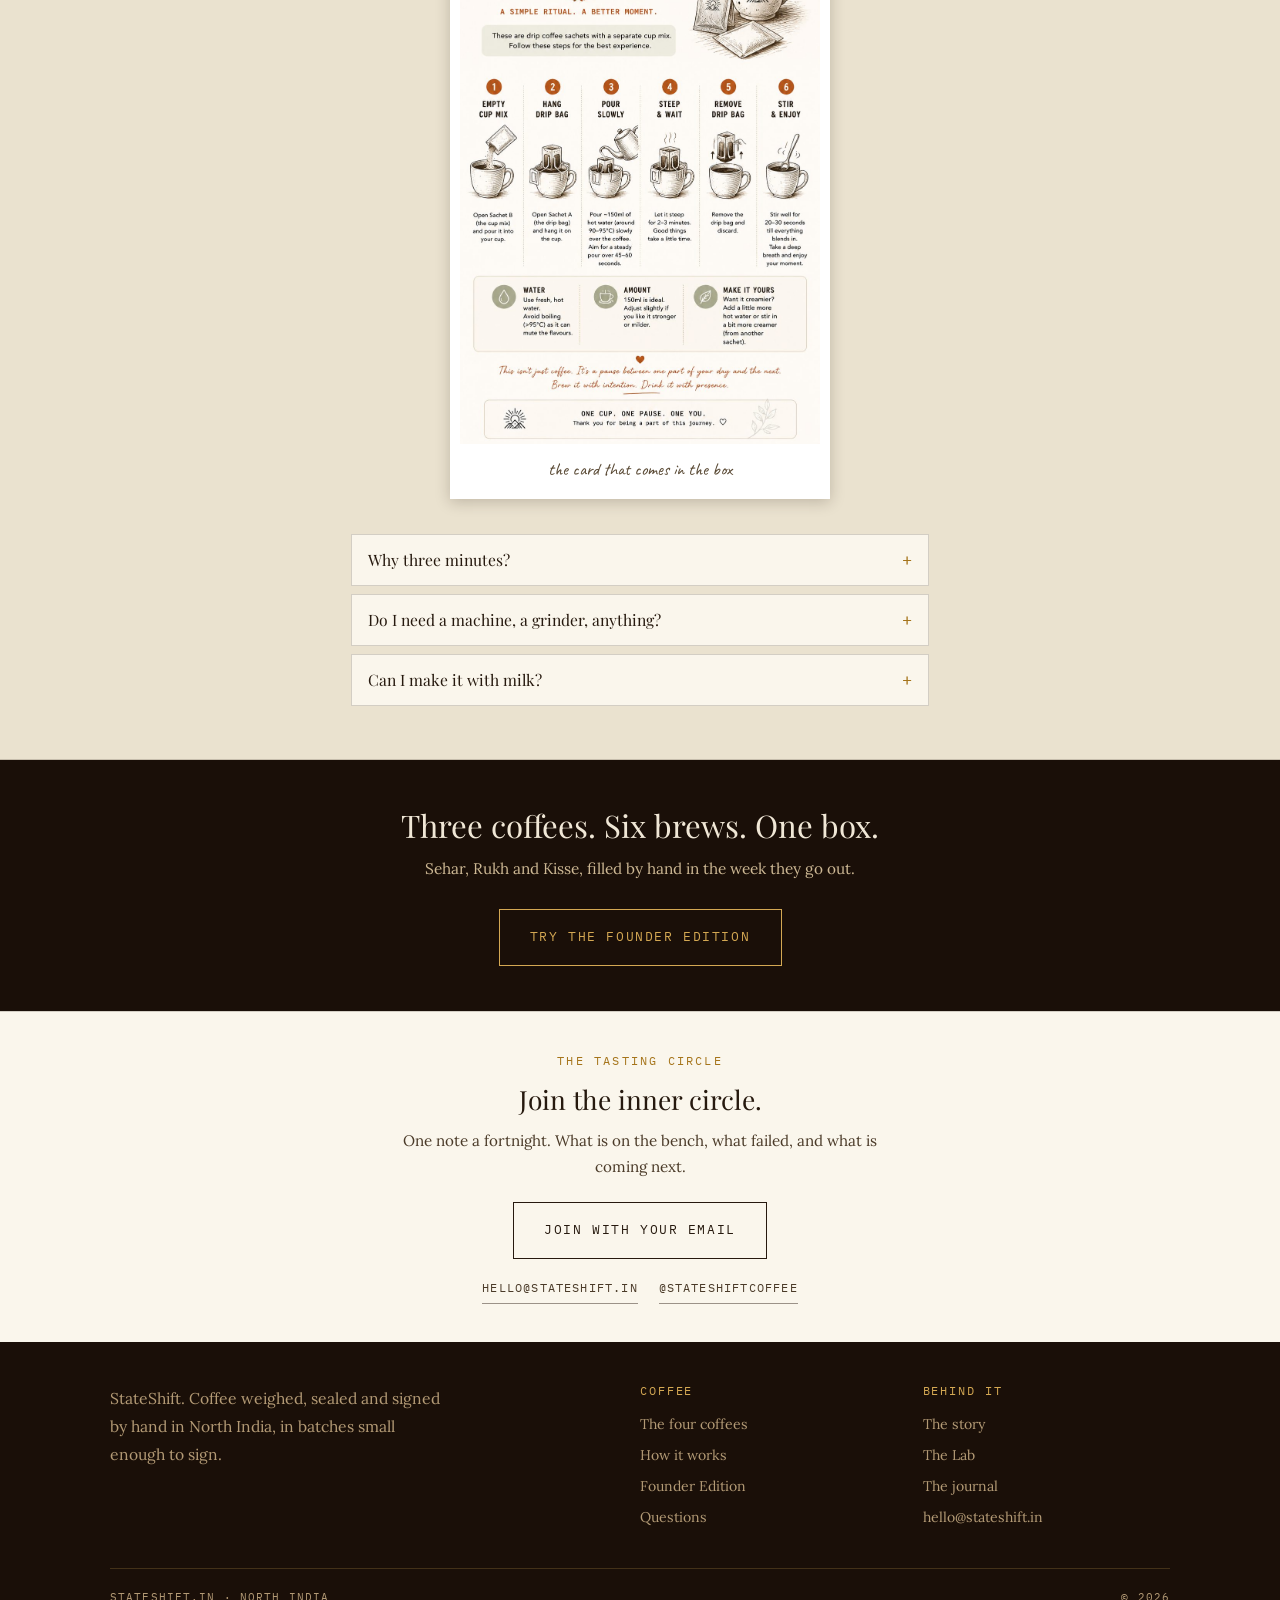
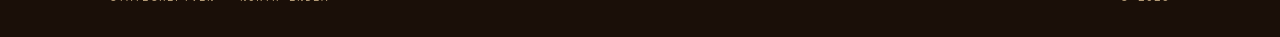
==== commit 8de0f9d4: "Add files via upload" ====
--- a/collection.html
+++ b/collection.html
@@ -4,7 +4,7 @@
 <meta charset="UTF-8">
 <meta name="viewport" content="width=device-width, initial-scale=1.0">
 <title>Four coffees. Four ways to interrupt autopilot. StateShift.</title>
-<meta name="description" content="Every coffee you have ever bought was sorted by the bean. These four start from the other end: the hour you are in, and what it is doing to you.">
+<meta name="description" content="A coffee can tell you where it grew. It cannot tell you what to do with the next twenty minutes. These four begin with the hour, not the bean.">
 <link rel="preconnect" href="https://fonts.googleapis.com">
 <link href="https://fonts.googleapis.com/css2?family=Playfair+Display:ital,wght@0,400;0,600;1,400&family=Caveat:wght@400;600&family=IBM+Plex+Mono:wght@300;400&family=Lora:ital,wght@0,400;0,500;1,400&display=swap" rel="stylesheet">
 <style>
@@ -18,56 +18,50 @@
   --gold:#a5741a; --amber:#d4a853; --forest:#33472f;
   --line:rgba(38,25,14,.18); --line-strong:rgba(38,25,14,.45); --line-dark:rgba(212,168,83,.22);
 }
-html{font-size:16px;scroll-behavior:smooth;scroll-padding-top:120px}
-body{font-family:'Lora',Georgia,serif;background:var(--paper);color:var(--ink);line-height:1.85;min-height:100vh}
-h1,h2,h3,h4{font-family:'Playfair Display',serif;font-weight:400;line-height:1.15;color:var(--ink)}
+html{font-size:16px;scroll-behavior:smooth;scroll-padding-top:110px}
+body{font-family:'Lora',Georgia,serif;background:var(--paper);color:var(--ink);line-height:1.75;min-height:100vh}
+h1,h2,h3,h4{font-family:'Playfair Display',serif;font-weight:400;line-height:1.2;color:var(--ink)}
 h1,h2{text-wrap:balance}
 em{font-style:italic}
 a{color:inherit}
 img{max-width:100%;display:block}
 .center{text-align:center}
 
-/* ---------- HEADER · sticky, and it shrinks once you scroll ---------- */
+/* ---------- HEADER · sticky, shrinks on scroll ---------- */
 .site-header{
   position:sticky;top:0;z-index:200;
   background:rgba(242,236,221,.97);backdrop-filter:blur(8px);
-  border-bottom:1px solid var(--line);padding:.9rem 2rem;
+  border-bottom:1px solid var(--line);padding:.8rem 2rem;
   display:flex;align-items:center;justify-content:space-between;gap:1rem;flex-wrap:wrap;
   transition:padding .25s;
 }
-.site-logo{font-family:'Playfair Display',serif;font-size:1.7rem;color:var(--ink);text-decoration:none;line-height:1.1}
+.site-logo{font-family:'Playfair Display',serif;font-size:1.4rem;color:var(--ink);text-decoration:none;line-height:1.1}
 .site-logo span{color:var(--gold);font-style:italic}
-.site-logo small{
-  display:block;font-family:'IBM Plex Mono',monospace;font-size:.62rem;
-  letter-spacing:.3em;text-transform:uppercase;color:var(--muted);
-  margin-top:.3rem;transition:all .2s;
-}
+.site-logo small{display:block;font-family:'IBM Plex Mono',monospace;font-size:.56rem;
+  letter-spacing:.28em;text-transform:uppercase;color:var(--muted);margin-top:.3rem;transition:all .2s}
 .site-nav{display:flex;gap:.9rem;align-items:center;flex-wrap:wrap}
-.site-nav a{font-family:'IBM Plex Mono',monospace;font-size:.9rem;letter-spacing:.1em;
+.site-nav a{font-family:'IBM Plex Mono',monospace;font-size:.82rem;letter-spacing:.09em;
   text-transform:uppercase;color:var(--ink-soft);text-decoration:none;
-  padding:.4rem .1rem;border-bottom:2px solid transparent;transition:all .2s;white-space:nowrap}
+  padding:.35rem .1rem;border-bottom:2px solid transparent;transition:all .2s;white-space:nowrap}
 .site-nav a:hover{color:var(--gold)}
 .site-nav a.active{color:var(--gold);border-bottom-color:var(--gold)}
 .site-nav a.sell{background:var(--gold);color:#fff;border:1px solid var(--gold);
-  border-bottom:1px solid var(--gold);padding:.5rem 1.1rem;letter-spacing:.12em}
-.site-nav a.sell:hover{background:var(--espresso);border-color:var(--espresso);color:var(--amber)}
-.site-nav a.sell.active{background:var(--espresso);border-color:var(--espresso);color:var(--amber)}
-/* compact once scrolled: tagline folds away, bar halves in height */
-.site-header.scrolled{padding:.5rem 2rem}
-.site-header.scrolled .site-logo{font-size:1.35rem}
+  border-bottom:1px solid var(--gold);padding:.45rem 1rem;letter-spacing:.11em}
+.site-nav a.sell:hover,.site-nav a.sell.active{background:var(--espresso);border-color:var(--espresso);color:var(--amber)}
+.site-header.scrolled{padding:.45rem 2rem}
+.site-header.scrolled .site-logo{font-size:1.15rem}
 .site-header.scrolled .site-logo small{opacity:0;max-height:0;margin:0;overflow:hidden}
 
 /* ---------- TYPE ---------- */
-.eyebrow{font-family:'IBM Plex Mono',monospace;font-size:.86rem;letter-spacing:.18em;
-  text-transform:uppercase;color:var(--gold);display:block;margin-bottom:1rem}
-.lead{font-size:clamp(1.04rem,2.4vw,1.14rem);color:var(--ink-soft);line-height:1.85}
-.margin-note{font-family:'Caveat',cursive;font-size:1.3rem;color:var(--gold);display:inline-block}
-/* a quiet inline link, italic + gold. Used instead of shouty buttons. */
+.eyebrow{font-family:'IBM Plex Mono',monospace;font-size:.74rem;letter-spacing:.18em;
+  text-transform:uppercase;color:var(--gold);display:block;margin-bottom:.9rem}
+.lead{font-size:clamp(.96rem,2.2vw,1.04rem);color:var(--ink-soft);line-height:1.8}
+.margin-note{font-family:'Caveat',cursive;font-size:1.18rem;color:var(--gold);display:inline-block}
 .qlink{font-family:'Playfair Display',serif;font-style:italic;color:var(--gold);
   text-decoration:none;border-bottom:1px solid rgba(165,116,26,.4);transition:all .2s}
 .qlink:hover{color:var(--ink);border-color:var(--ink)}
 
-/* ---------- BUTTONS ---------- */
+/* ---------- BUTTONS · unchanged, they were working ---------- */
 .btn{display:inline-block;font-family:'IBM Plex Mono',monospace;font-size:.82rem;
   letter-spacing:.12em;text-transform:uppercase;text-decoration:none;padding:1rem 1.9rem;
   border:1px solid var(--ink);color:var(--ink);transition:all .25s;background:transparent}
@@ -82,26 +76,26 @@
 
 /* ---------- PRICE BAND ---------- */
 .price-wide{display:flex;align-items:baseline;justify-content:space-between;gap:1rem;
-  background:var(--espresso);color:var(--dark-text);padding:1.1rem 1.3rem;margin-top:1.6rem}
-.price-wide b{font-family:'Playfair Display',serif;font-weight:400;font-size:2rem;line-height:1}
-.price-wide span{font-family:'IBM Plex Mono',monospace;font-size:.76rem;letter-spacing:.14em;
+  background:var(--espresso);color:var(--dark-text);padding:1rem 1.3rem;margin-top:1.4rem}
+.price-wide b{font-family:'Playfair Display',serif;font-weight:400;font-size:1.7rem;line-height:1}
+.price-wide span{font-family:'IBM Plex Mono',monospace;font-size:.72rem;letter-spacing:.14em;
   text-transform:uppercase;color:var(--amber)}
 
-/* ---------- DISCLOSURE · quiet. Was shouting; now it whispers. ---------- */
-.disclose{border:1px solid var(--line);background:var(--cream);margin-bottom:.55rem}
+/* ---------- DISCLOSURE ---------- */
+.disclose{border:1px solid var(--line);background:var(--cream);margin-bottom:.5rem}
 .disclose > summary{cursor:pointer;list-style:none;position:relative;
-  padding:.9rem 2.6rem .9rem 1.1rem;
-  font-family:'Playfair Display',serif;font-size:1.05rem;line-height:1.45;
+  padding:.85rem 2.5rem .85rem 1rem;
+  font-family:'Playfair Display',serif;font-size:.98rem;line-height:1.45;
   color:var(--ink);transition:color .2s}
 .disclose > summary::-webkit-details-marker{display:none}
 .disclose > summary::marker{content:''}
 .disclose > summary:hover{color:var(--gold)}
-.disclose > summary::after{content:'+';position:absolute;right:1.1rem;top:50%;transform:translateY(-50%);
-  font-family:'IBM Plex Mono',monospace;font-size:1.1rem;color:var(--gold)}
+.disclose > summary::after{content:'+';position:absolute;right:1rem;top:50%;transform:translateY(-50%);
+  font-family:'IBM Plex Mono',monospace;font-size:1.05rem;color:var(--gold)}
 .disclose[open] > summary::after{content:'\2212'}
 .disclose[open] > summary{border-bottom:1px solid var(--line);color:var(--gold)}
-.disclose .body{padding:1rem 1.1rem 1.2rem;background:var(--paper)}
-.disclose .body p{color:var(--ink-soft);font-size:1rem;line-height:1.85;margin:0}
+.disclose .body{padding:.9rem 1rem 1.1rem;background:var(--paper)}
+.disclose .body p{color:var(--ink-soft);font-size:.94rem;line-height:1.8;margin:0}
 .disclose .body p + p{margin-top:.8rem}
 .disclose .body a{color:var(--gold)}
 .disclose .body .margin-note{color:var(--gold)}
@@ -125,113 +119,112 @@
 
 /* ---------- FIGURES ---------- */
 .print{background:#fff;padding:10px 10px 14px;box-shadow:0 3px 14px rgba(38,25,14,.22)}
-.print figcaption{font-family:'Caveat',cursive;font-size:1.2rem;color:#5a4a35;padding-top:.6rem;text-align:center}
+.print figcaption{font-family:'Caveat',cursive;font-size:1.12rem;color:#5a4a35;padding-top:.6rem;text-align:center}
 figure.frame{margin:0}
 figure.frame img{width:100%;display:block;box-shadow:0 10px 30px rgba(38,25,14,.18)}
-figure.frame figcaption{font-family:'IBM Plex Mono',monospace;font-size:.78rem;letter-spacing:.14em;
+figure.frame figcaption{font-family:'IBM Plex Mono',monospace;font-size:.72rem;letter-spacing:.14em;
   text-transform:uppercase;color:var(--muted);padding-top:.8rem}
 
 /* ---------- NOTEBOOK ---------- */
 .notebook{background:var(--cream);border:1px solid var(--line);border-left:3px solid var(--gold);
-  padding:1.4rem 1.5rem;margin:1.8rem 0}
-.notebook .nb-label{font-family:'IBM Plex Mono',monospace;font-size:.78rem;letter-spacing:.16em;
-  text-transform:uppercase;color:var(--muted);display:block;margin-bottom:.6rem}
-.notebook .nb-line{font-family:'Caveat',cursive;font-size:1.55rem;line-height:1.5;color:var(--ink-soft)}
-
-/* ---------- CONTACT CLOSE ---------- */
-.contact-close{border-top:1px solid var(--line);background:var(--cream);padding:3.2rem 1.3rem;text-align:center}
-.contact-close .eyebrow{font-size:.94rem}
-.contact-close h2{font-size:clamp(1.65rem,4.4vw,2.2rem);line-height:1.3;margin-bottom:.8rem}
-.contact-close .cc-line{font-style:italic;color:var(--ink-soft);max-width:500px;margin:0 auto 1.8rem;font-size:1.02rem}
-.cc-links{display:flex;gap:1.4rem;justify-content:center;flex-wrap:wrap;margin-top:1.3rem}
-.cc-links a{font-family:'IBM Plex Mono',monospace;font-size:.82rem;letter-spacing:.1em;
+  padding:1.2rem 1.3rem;margin:1.6rem 0}
+.notebook .nb-label{font-family:'IBM Plex Mono',monospace;font-size:.72rem;letter-spacing:.16em;
+  text-transform:uppercase;color:var(--muted);display:block;margin-bottom:.5rem}
+.notebook .nb-line{font-family:'Caveat',cursive;font-size:1.35rem;line-height:1.5;color:var(--ink-soft)}
+
+/* ---------- TASTING CIRCLE · two lines, no more ---------- */
+.contact-close{border-top:1px solid var(--line);background:var(--cream);padding:2.4rem 1.3rem;text-align:center}
+.contact-close .eyebrow{font-size:.76rem;margin-bottom:.7rem}
+.contact-close h2{font-size:clamp(1.3rem,3.4vw,1.65rem);line-height:1.35;margin-bottom:.6rem}
+.contact-close .cc-line{color:var(--ink-soft);max-width:480px;margin:0 auto 1.4rem;font-size:.95rem;line-height:1.7}
+.cc-links{display:flex;gap:1.3rem;justify-content:center;flex-wrap:wrap;margin-top:1.2rem}
+.cc-links a{font-family:'IBM Plex Mono',monospace;font-size:.74rem;letter-spacing:.1em;
   text-transform:uppercase;color:var(--ink-soft);text-decoration:none;
-  border-bottom:1px solid var(--line-strong);padding-bottom:.3rem;transition:all .2s}
+  border-bottom:1px solid var(--line-strong);padding-bottom:.25rem;transition:all .2s}
 .cc-links a:hover{color:var(--gold);border-color:var(--gold)}
 
 /* ---------- FOOTER ---------- */
-.site-footer{background:var(--espresso);color:var(--dark-muted);padding:3rem 2rem 2rem}
-.footer-grid{max-width:1060px;margin:0 auto;display:grid;grid-template-columns:2fr 1fr 1fr;gap:2.5rem}
-.site-footer h4{font-family:'IBM Plex Mono',monospace;font-size:.82rem;font-weight:400;
-  letter-spacing:.16em;text-transform:uppercase;color:var(--amber);margin-bottom:1rem}
+.site-footer{background:var(--espresso);color:var(--dark-muted);padding:2.6rem 2rem 1.8rem}
+.footer-grid{max-width:1060px;margin:0 auto;display:grid;grid-template-columns:2fr 1fr 1fr;gap:2.2rem}
+.site-footer h4{font-family:'IBM Plex Mono',monospace;font-size:.74rem;font-weight:400;
+  letter-spacing:.16em;text-transform:uppercase;color:var(--amber);margin-bottom:.9rem}
 .site-footer a{color:var(--dark-muted);text-decoration:none;transition:color .2s}
 .site-footer a:hover{color:var(--amber)}
 .footer-links{list-style:none}
-.footer-links li{margin-bottom:.5rem;font-size:.96rem}
-.footer-base{max-width:1060px;margin:2.2rem auto 0;padding-top:1.3rem;border-top:1px solid var(--line-dark);
+.footer-links li{margin-bottom:.4rem;font-size:.88rem}
+.footer-base{max-width:1060px;margin:2rem auto 0;padding-top:1.2rem;border-top:1px solid var(--line-dark);
   display:flex;justify-content:space-between;flex-wrap:wrap;gap:.6rem;
-  font-family:'IBM Plex Mono',monospace;font-size:.76rem;letter-spacing:.1em;text-transform:uppercase}
+  font-family:'IBM Plex Mono',monospace;font-size:.7rem;letter-spacing:.1em;text-transform:uppercase}
 
 /* ---------- RESPONSIVE ---------- */
 @media(max-width:860px){
-  .footer-grid{grid-template-columns:1fr 1fr;gap:1.6rem 1.2rem}
+  .footer-grid{grid-template-columns:1fr 1fr;gap:1.4rem 1.2rem}
   .footer-grid > *:first-child{grid-column:1 / -1}
-  .site-footer{padding:2.4rem 1.3rem 1.8rem}
+  .site-footer{padding:2.2rem 1.3rem 1.6rem}
 }
 @media(max-width:760px){
-  html{scroll-padding-top:100px}
-  .site-header{flex-direction:column;align-items:center;gap:.6rem;padding:.7rem 1rem}
-  .site-logo{text-align:center;font-size:1.45rem}
-  .site-logo small{font-size:.56rem;letter-spacing:.26em;margin-top:.22rem}
+  html{scroll-padding-top:95px}
+  .site-header{flex-direction:column;align-items:center;gap:.5rem;padding:.65rem 1rem}
+  .site-logo{text-align:center;font-size:1.22rem}
+  .site-logo small{font-size:.5rem;letter-spacing:.24em;margin-top:.18rem}
   .site-nav{width:100%;justify-content:space-between;gap:.2rem}
-  .site-nav a{font-size:.78rem;letter-spacing:.04em;padding:.35rem .1rem}
-  .site-nav a.sell{padding:.45rem .8rem;letter-spacing:.06em}
-  .site-header.scrolled{padding:.45rem 1rem;gap:.35rem}
-  .site-header.scrolled .site-logo{font-size:1.2rem}
-  .eyebrow{font-size:.82rem}
+  .site-nav a{font-size:.72rem;letter-spacing:.03em;padding:.3rem .1rem}
+  .site-nav a.sell{padding:.4rem .75rem;letter-spacing:.06em}
+  .site-header.scrolled{padding:.4rem 1rem;gap:.3rem}
+  .site-header.scrolled .site-logo{font-size:1rem}
+  .eyebrow{font-size:.7rem}
 }
 @media(max-width:400px){
-  .site-nav a{font-size:.7rem;padding:.35rem 0}
-  .site-nav a.sell{padding:.42rem .6rem}
+  .site-nav a{font-size:.66rem;padding:.3rem 0}
+  .site-nav a.sell{padding:.38rem .58rem}
 }
 
 /* ===== page-specific ===== */
 
-.c-hero{padding:2.8rem 1.3rem 2.2rem;text-align:center;max-width:640px;margin:0 auto}
-@media(min-width:761px){.c-hero{padding:4rem 2rem 2.6rem}}
-/* smaller min so "interrupt autopilot" holds one line on a phone */
-.c-hero h1{font-size:clamp(1.62rem,5.4vw,2.8rem);line-height:1.22;margin-bottom:1.2rem}
+.c-hero{padding:2.4rem 1.3rem 2rem;text-align:center;max-width:600px;margin:0 auto}
+@media(min-width:761px){.c-hero{padding:3.4rem 2rem 2.4rem}}
+.c-hero h1{font-size:clamp(1.45rem,4.9vw,2.4rem);line-height:1.25;margin-bottom:1.1rem}
 .c-hero h1 em{color:var(--gold)}
-.c-hero p{font-size:1.06rem;line-height:1.9;color:var(--ink-soft);margin-bottom:1rem}
-.c-hero p:last-of-type{margin-bottom:1.8rem}
+.c-hero p{font-size:.99rem;line-height:1.85;color:var(--ink-soft);margin-bottom:.9rem}
+.c-hero p:last-of-type{margin-bottom:1.7rem}
 .c-hero p em{color:var(--ink);font-style:italic}
 
-.sku{padding:2.8rem 0}
-@media(min-width:761px){.sku{padding:3.6rem 0}}
-.sku-in{max-width:600px;margin:0 auto;padding:0 1.3rem}
-.sku-head{display:flex;align-items:center;gap:.8rem;flex-wrap:wrap;margin-bottom:1.2rem}
-.sku-head h2{font-size:clamp(1.9rem,6.4vw,2.6rem);letter-spacing:.03em;line-height:1}
-.sku-head .mean{font-family:'Caveat',cursive;font-size:1.3rem;color:var(--gold)}
+.sku{padding:2.4rem 0}
+@media(min-width:761px){.sku{padding:3.2rem 0}}
+.sku-in{max-width:580px;margin:0 auto;padding:0 1.3rem}
+.sku-head{display:flex;align-items:center;gap:.7rem;flex-wrap:wrap;margin-bottom:1.1rem}
+.sku-head h2{font-size:clamp(1.6rem,5.6vw,2.2rem);letter-spacing:.03em;line-height:1}
+.sku-head .mean{font-family:'Caveat',cursive;font-size:1.2rem;color:var(--gold)}
 .shift{display:inline-block;background:var(--espresso);color:var(--amber);
-  font-family:'IBM Plex Mono',monospace;font-size:.74rem;letter-spacing:.1em;
-  text-transform:uppercase;padding:.4rem .75rem;margin-left:auto}
-.art{width:100%;display:block;box-shadow:0 10px 30px rgba(20,10,4,.26);margin-bottom:1.6rem}
-.tnotes{margin-bottom:1.6rem}
-.tn{display:grid;grid-template-columns:1fr;gap:.15rem;padding:.75rem 0;border-bottom:1px dashed var(--line)}
-@media(min-width:601px){.tn{grid-template-columns:140px 1fr;gap:1rem}}
+  font-family:'IBM Plex Mono',monospace;font-size:.68rem;letter-spacing:.1em;
+  text-transform:uppercase;padding:.35rem .7rem;margin-left:auto}
+.art{width:100%;display:block;box-shadow:0 10px 30px rgba(20,10,4,.26);margin-bottom:1.4rem}
+.tnotes{margin-bottom:1.4rem}
+.tn{display:grid;grid-template-columns:1fr;gap:.15rem;padding:.7rem 0;border-bottom:1px dashed var(--line)}
+@media(min-width:601px){.tn{grid-template-columns:135px 1fr;gap:1rem}}
 .tn:first-child{border-top:1px dashed var(--line)}
-.tn b{font-family:'IBM Plex Mono',monospace;font-weight:400;font-size:.78rem;
+.tn b{font-family:'IBM Plex Mono',monospace;font-weight:400;font-size:.72rem;
   letter-spacing:.12em;text-transform:uppercase;color:var(--gold);padding-top:.25rem}
-.tn span{font-size:1.04rem;line-height:1.7;color:var(--ink-soft)}
-
-.how{background:var(--paper-deep);border-top:1px solid var(--line);border-bottom:1px solid var(--line);padding:3.2rem 0}
-.how-in{max-width:640px;margin:0 auto;padding:0 1.3rem}
-.how h2{font-size:clamp(1.7rem,4.8vw,2.2rem);margin-bottom:1.1rem;line-height:1.25}
-.how > .how-in > p{font-size:1.06rem;line-height:1.85;color:var(--ink-soft);margin-bottom:1.6rem}
-.two{display:grid;grid-template-columns:1fr;gap:1rem;margin-bottom:1.6rem}
-@media(min-width:601px){.two{grid-template-columns:1fr 1fr;gap:1.2rem}}
-.sachet{border:1px solid var(--line);background:var(--cream);padding:1.4rem}
-.sachet .tag{font-family:'IBM Plex Mono',monospace;font-size:.8rem;letter-spacing:.16em;
-  text-transform:uppercase;color:var(--gold);display:block;margin-bottom:.5rem}
-.sachet h3{font-size:1.2rem;margin-bottom:.45rem}
-.sachet p{font-size:1.02rem;line-height:1.7;color:var(--ink-soft);margin:0}
-.recipe{font-family:'IBM Plex Mono',monospace;font-size:.92rem;letter-spacing:.05em;
-  background:var(--espresso);color:var(--dark-text);padding:1.2rem;text-align:center;
-  line-height:2.1;margin-bottom:1.8rem}
-.card-fig{max-width:400px;margin:0 auto}
-.c-close{background:var(--espresso);color:var(--dark-text);text-align:center;padding:3.4rem 1.3rem}
-.c-close h2{color:var(--dark-text);font-size:clamp(1.7rem,4.6vw,2.4rem);margin-bottom:.8rem;line-height:1.25}
-.c-close p{color:#cdb894;margin-bottom:1.8rem;line-height:1.8}
+.tn span{font-size:.96rem;line-height:1.7;color:var(--ink-soft)}
+
+.how{background:var(--paper-deep);border-top:1px solid var(--line);border-bottom:1px solid var(--line);padding:2.8rem 0}
+.how-in{max-width:620px;margin:0 auto;padding:0 1.3rem}
+.how h2{font-size:clamp(1.4rem,4.2vw,1.95rem);margin-bottom:1rem;line-height:1.3}
+.how > .how-in > p{font-size:.99rem;line-height:1.8;color:var(--ink-soft);margin-bottom:1.4rem}
+.two{display:grid;grid-template-columns:1fr;gap:.9rem;margin-bottom:1.4rem}
+@media(min-width:601px){.two{grid-template-columns:1fr 1fr;gap:1.1rem}}
+.sachet{border:1px solid var(--line);background:var(--cream);padding:1.2rem}
+.sachet .tag{font-family:'IBM Plex Mono',monospace;font-size:.72rem;letter-spacing:.16em;
+  text-transform:uppercase;color:var(--gold);display:block;margin-bottom:.45rem}
+.sachet h3{font-size:1.08rem;margin-bottom:.4rem}
+.sachet p{font-size:.94rem;line-height:1.7;color:var(--ink-soft);margin:0}
+.recipe{font-family:'IBM Plex Mono',monospace;font-size:.85rem;letter-spacing:.05em;
+  background:var(--espresso);color:var(--dark-text);padding:1.1rem;text-align:center;
+  line-height:2;margin-bottom:1.6rem}
+.card-fig{max-width:380px;margin:0 auto}
+.c-close{background:var(--espresso);color:var(--dark-text);text-align:center;padding:2.8rem 1.3rem}
+.c-close h2{color:var(--dark-text);font-size:clamp(1.4rem,4vw,1.95rem);margin-bottom:.7rem;line-height:1.3}
+.c-close p{color:#cdb894;margin-bottom:1.6rem;line-height:1.75;font-size:.96rem}
 
 </style>
 </head>
@@ -250,17 +243,15 @@
 
 <section class="c-hero">
   <h1>Four coffees.<br>Four ways to <em>interrupt autopilot</em>.</h1>
-  <p>Every coffee you have ever bought was sorted by the bean. Origin, altitude, roast. Useful facts about a plant, and no information at all about your day.</p>
-  <p>These four start from the other end. Each one is named for the hour it belongs to, and <em>honest about which</em>.</p>
+  <p>A good coffee will tell you where it grew, how high, and how long it was roasted. All of it true, and none of it about the twenty minutes you are actually in.</p>
+  <p>These four were built starting from the hour instead. Each one begins with a moment of the day, and with what that moment usually does to you.</p>
   <a class="btn gold" href="sampler.html">Try the Founder Edition</a>
 </section>
 
 <section class="sku" id="sehar">
   <div class="sku-in">
     <div class="sku-head">
-      <h2>SEHAR</h2>
-      <span class="mean">dawn</span>
-      <span class="shift">Foggy &rarr; Clear</span>
+      <h2>SEHAR</h2><span class="mean">dawn</span><span class="shift">Foggy &rarr; Clear</span>
     </div>
     <img class="art" src="assets/posters/sehar-card.jpg" alt="SEHAR" loading="lazy">
     <div class="tnotes">
@@ -273,7 +264,7 @@
       <summary>The moment it was made for</summary>
       <div class="body">
         <p>The day has not decided what it will be yet. Neither have you. Sehar is for that window, before the noise and before the phone.</p>
-        <p class="margin-note" style="margin-top:1rem;font-size:1.18rem">the citrus is ours. oranges, a peeler, an oven, one very fragrant weekend</p>
+        <p class="margin-note" style="margin-top:.9rem">the citrus is ours. oranges, a peeler, an oven, one very fragrant weekend</p>
       </div>
     </details>
   </div>
@@ -281,9 +272,7 @@
 <section class="sku" id="rukh" style="background:var(--cream);border-top:1px solid var(--line);border-bottom:1px solid var(--line)">
   <div class="sku-in">
     <div class="sku-head">
-      <h2>RUKH</h2>
-      <span class="mean">direction</span>
-      <span class="shift">Scattered &rarr; Grounded</span>
+      <h2>RUKH</h2><span class="mean">direction</span><span class="shift">Scattered &rarr; Grounded</span>
     </div>
     <img class="art" src="assets/posters/rukh-card.jpg" alt="RUKH" loading="lazy">
     <div class="tnotes">
@@ -296,7 +285,7 @@
       <summary>The moment it was made for</summary>
       <div class="body">
         <p>Somewhere before noon the day scatters. Eleven tabs, three unfinished thoughts. Rukh is the still point you move from.</p>
-        <p class="margin-note" style="margin-top:1rem;font-size:1.18rem">"light, nice, the cardamom complementing. lock it." the cup that ended the search</p>
+        <p class="margin-note" style="margin-top:.9rem">"light, nice, the cardamom complementing. lock it." the cup that ended the search</p>
       </div>
     </details>
   </div>
@@ -304,9 +293,7 @@
 <section class="sku" id="kisse">
   <div class="sku-in">
     <div class="sku-head">
-      <h2>KISSE</h2>
-      <span class="mean">stories</span>
-      <span class="shift">Restless &rarr; Unhurried</span>
+      <h2>KISSE</h2><span class="mean">stories</span><span class="shift">Restless &rarr; Unhurried</span>
     </div>
     <img class="art" src="assets/posters/kisse-card.jpg" alt="KISSE" loading="lazy">
     <div class="tnotes">
@@ -319,7 +306,7 @@
       <summary>The moment it was made for</summary>
       <div class="body">
         <p>Some conversations only begin after the day has ended. Kisse is for those, the ones that stretch past midnight.</p>
-        <p class="margin-note" style="margin-top:1rem;font-size:1.18rem">"whiskey and dark chocolate." the first words ever said about Kisse</p>
+        <p class="margin-note" style="margin-top:.9rem">"whiskey and dark chocolate." the first words ever said about Kisse</p>
       </div>
     </details>
   </div>
@@ -327,9 +314,7 @@
 <section class="sku" id="lamhe" style="background:var(--cream);border-top:1px solid var(--line)">
   <div class="sku-in">
     <div class="sku-head">
-      <h2>LAMHE</h2>
-      <span class="mean">moments</span>
-      <span class="shift">Depleted &rarr; Restored</span>
+      <h2>LAMHE</h2><span class="mean">moments</span><span class="shift">Depleted &rarr; Restored</span>
     </div>
     <!-- REGENERATE: card still shows vanilla, malt and walnuts. -->
     <img class="art" src="assets/posters/lamhe-card.jpg" alt="LAMHE" loading="lazy">
@@ -343,7 +328,7 @@
       <summary>The moment it was made for</summary>
       <div class="body">
         <p>There is an hour that belongs to no one else. A blanket, a book, rain if you are lucky. Lamhe sits inside it with you.</p>
-        <p class="margin-note" style="margin-top:1rem;font-size:1.18rem">still on the bench. hazelnut is the last question</p>
+        <p class="margin-note" style="margin-top:.9rem">still on the bench. hazelnut is the last question</p>
       </div>
     </details>
   </div>
@@ -354,59 +339,39 @@
     <span class="eyebrow">How it works</span>
     <h2>Two sachets. One cup. Nothing to wash up.</h2>
     <p>Coffee grounds want to be steeped and lifted out. Creamer and jaggery want to dissolve. Put them in the same bag and you get a gritty cup, so we keep them apart until the water brings them together.</p>
-
     <div class="two">
-      <div class="sachet">
-        <span class="tag">Sachet A</span>
-        <h3>The filter bag</h3>
-        <p>Freshly ground single-estate coffee and the aromatics. Hangs on the rim of your cup, steeps, comes out.</p>
-      </div>
-      <div class="sachet">
-        <span class="tag">Sachet B</span>
-        <h3>The cup mix</h3>
-        <p>Creamer, palm jaggery, cocoa where the blend calls for it. Goes into the empty cup first.</p>
-      </div>
-    </div>
-
-    <div class="recipe">
-      Cup mix in &middot; filter bag on<br>
-      150ml hot water &middot; three minutes<br>
-      lift it out &middot; stir &middot; drink
-    </div>
-
+      <div class="sachet"><span class="tag">Sachet A</span><h3>The filter bag</h3>
+        <p>Freshly ground single-estate coffee and the aromatics. Hangs on the rim of your cup, steeps, comes out.</p></div>
+      <div class="sachet"><span class="tag">Sachet B</span><h3>The cup mix</h3>
+        <p>Creamer, palm jaggery, cocoa where the blend calls for it. Goes into the empty cup first.</p></div>
+    </div>
+    <div class="recipe">Cup mix in &middot; filter bag on<br>150ml hot water &middot; three minutes<br>lift it out &middot; stir &middot; drink</div>
     <figure class="print card-fig">
       <img src="assets/posters/how-to-brew.jpg" alt="The StateShift brew card" loading="lazy">
       <figcaption>the card that comes in the box</figcaption>
     </figure>
-
-    <div style="margin-top:2.4rem">
-      <details class="disclose">
-        <summary>Why three minutes?</summary>
-        <div class="body"><p>Because that is how long the aroma takes to arrive. Pull the bag out at ninety seconds and you get coffee. Leave it the full three and you get the thing we built.</p></div>
-      </details>
-      <details class="disclose">
-        <summary>Do I need a machine, a grinder, anything?</summary>
-        <div class="body"><p>A cup and hot water. That is the entire equipment list. Everything that needed grinding was ground by hand, that morning, before it was sealed.</p></div>
-      </details>
-      <details class="disclose">
-        <summary>Can I make it with milk?</summary>
-        <div class="body"><p>Water first, always. Milk mutes the aroma, and the aroma is most of the point. If you want it softer, add a splash of hot milk after the filter bag comes out.</p></div>
-      </details>
+    <div style="margin-top:2.2rem">
+      <details class="disclose"><summary>Why three minutes?</summary>
+        <div class="body"><p>Because that is how long the aroma takes to arrive. Pull the bag out at ninety seconds and you get coffee. Leave it the full three and you get the thing we built.</p></div></details>
+      <details class="disclose"><summary>Do I need a machine, a grinder, anything?</summary>
+        <div class="body"><p>A cup and hot water. That is the entire equipment list. Everything that needed grinding was ground by hand, that morning, before it was sealed.</p></div></details>
+      <details class="disclose"><summary>Can I make it with milk?</summary>
+        <div class="body"><p>Water first, always. Milk mutes the aroma, and the aroma is most of the point. If you want it softer, add a splash of hot milk after the filter bag comes out.</p></div></details>
     </div>
   </div>
 </section>
 
 <section class="c-close">
-  <h2>Three coffees. Six brews.<br>One box.</h2>
+  <h2>Three coffees. Six brews. One box.</h2>
   <p>Sehar, Rukh and Kisse, filled by hand in the week they go out.</p>
   <a class="btn on-dark" href="sampler.html">Try the Founder Edition</a>
 </section>
 
 <section class="contact-close">
   <span class="eyebrow">The Tasting Circle</span>
-  <h2>Every failure, before it becomes a coffee.</h2>
-  <p class="cc-line">One note a fortnight. What is on the bench, what went wrong, and what changed because of it. Leave whenever you like.</p>
-  <a class="btn dark" href="mailto:hello@stateshift.in?subject=Tasting%20Circle&body=Add%20me%20to%20the%20list.">Join with your email</a>
+  <h2>Join the inner circle.</h2>
+  <p class="cc-line">One note a fortnight. What is on the bench, what failed, and what is coming next.</p>
+  <a class="btn" href="mailto:hello@stateshift.in?subject=Tasting%20Circle&body=Add%20me%20to%20the%20list.">Join with your email</a>
   <div class="cc-links">
     <a href="mailto:hello@stateshift.in">hello@stateshift.in</a>
     <a href="https://instagram.com/stateshiftcoffee" target="_blank" rel="noopener">@stateshiftcoffee</a>
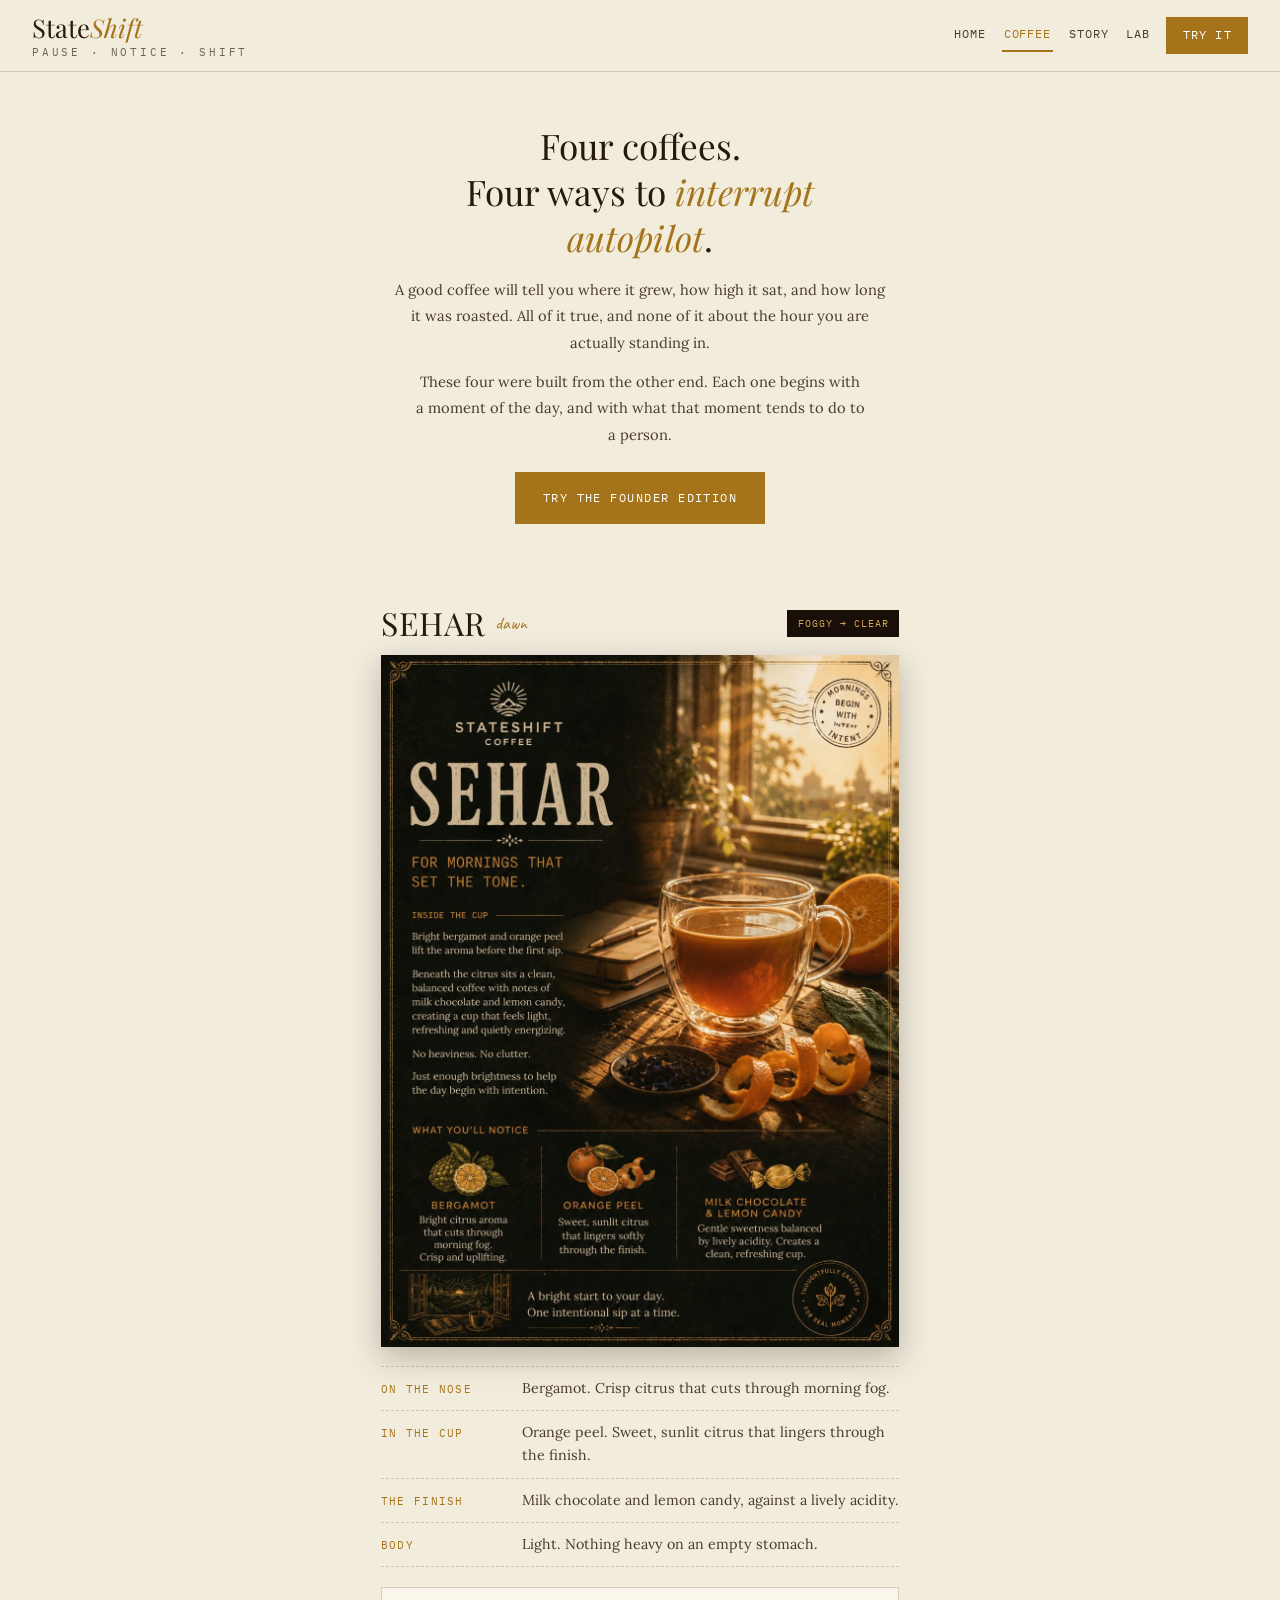
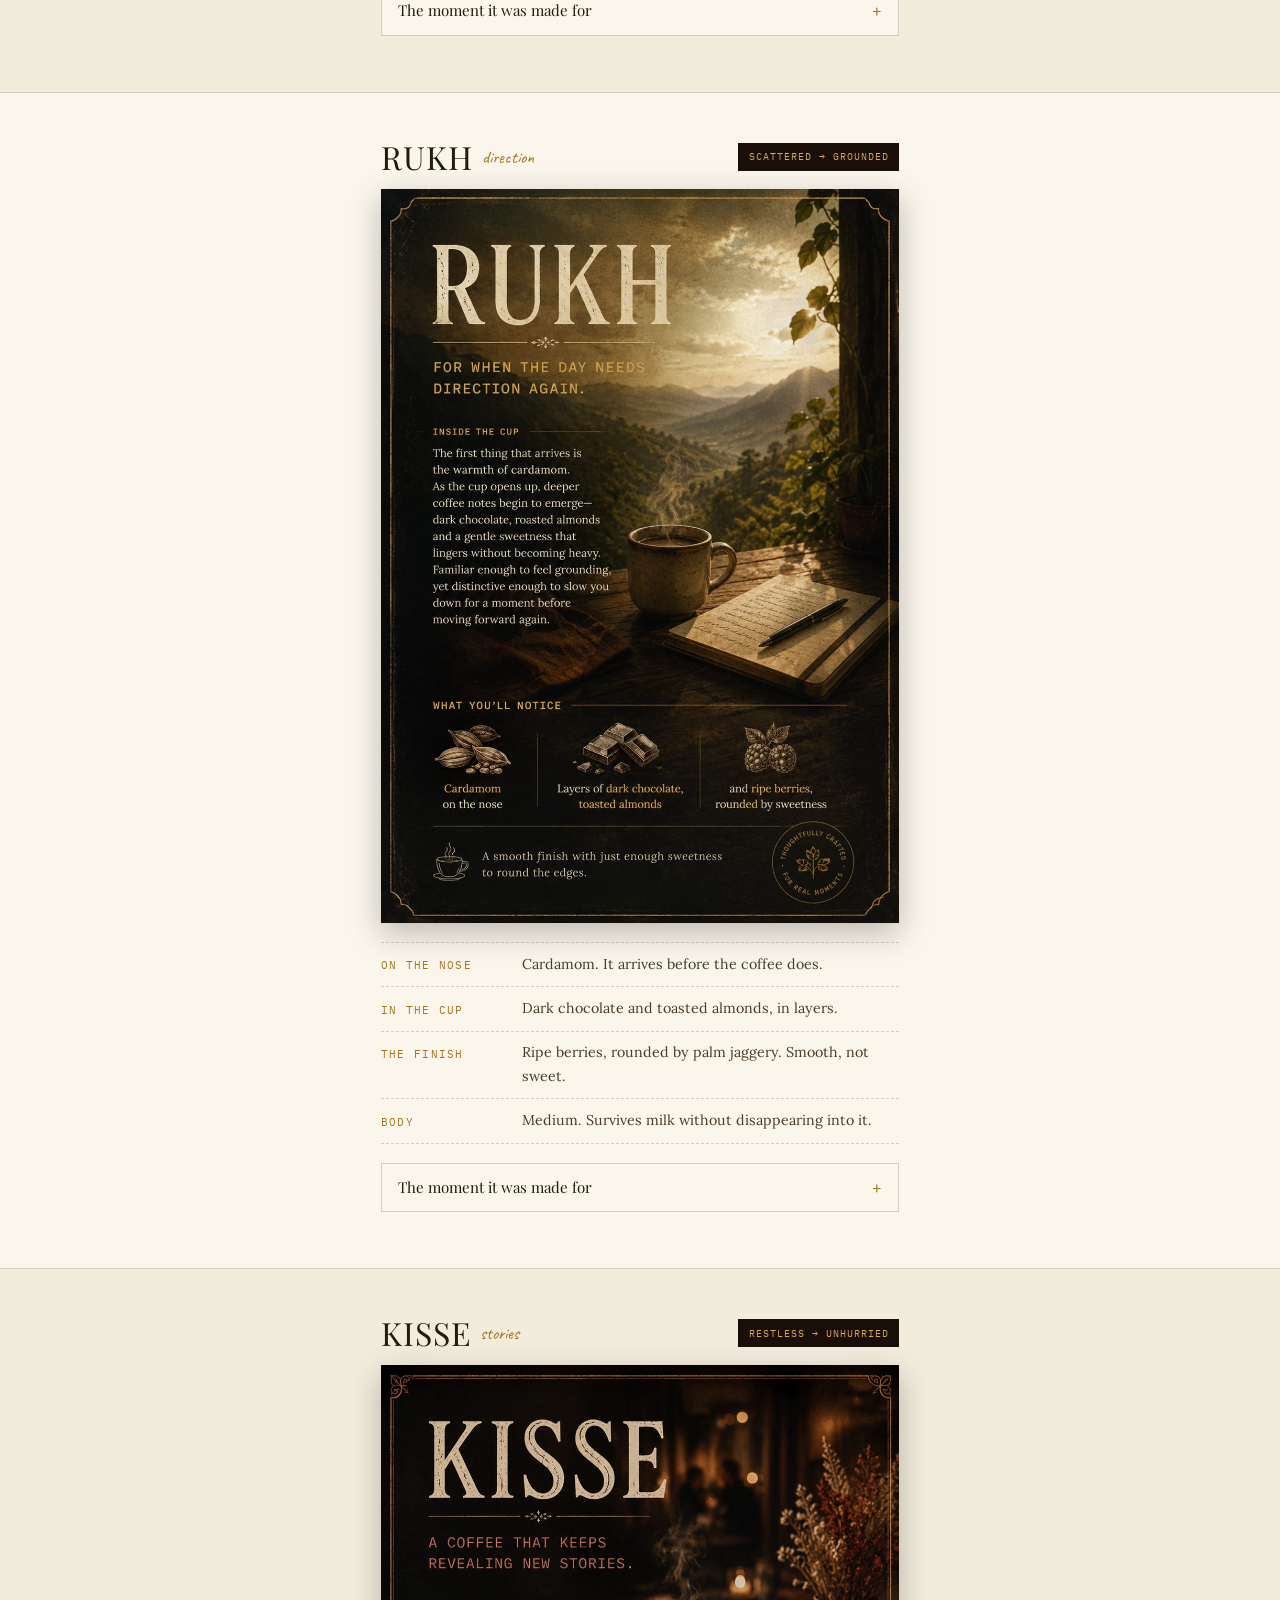
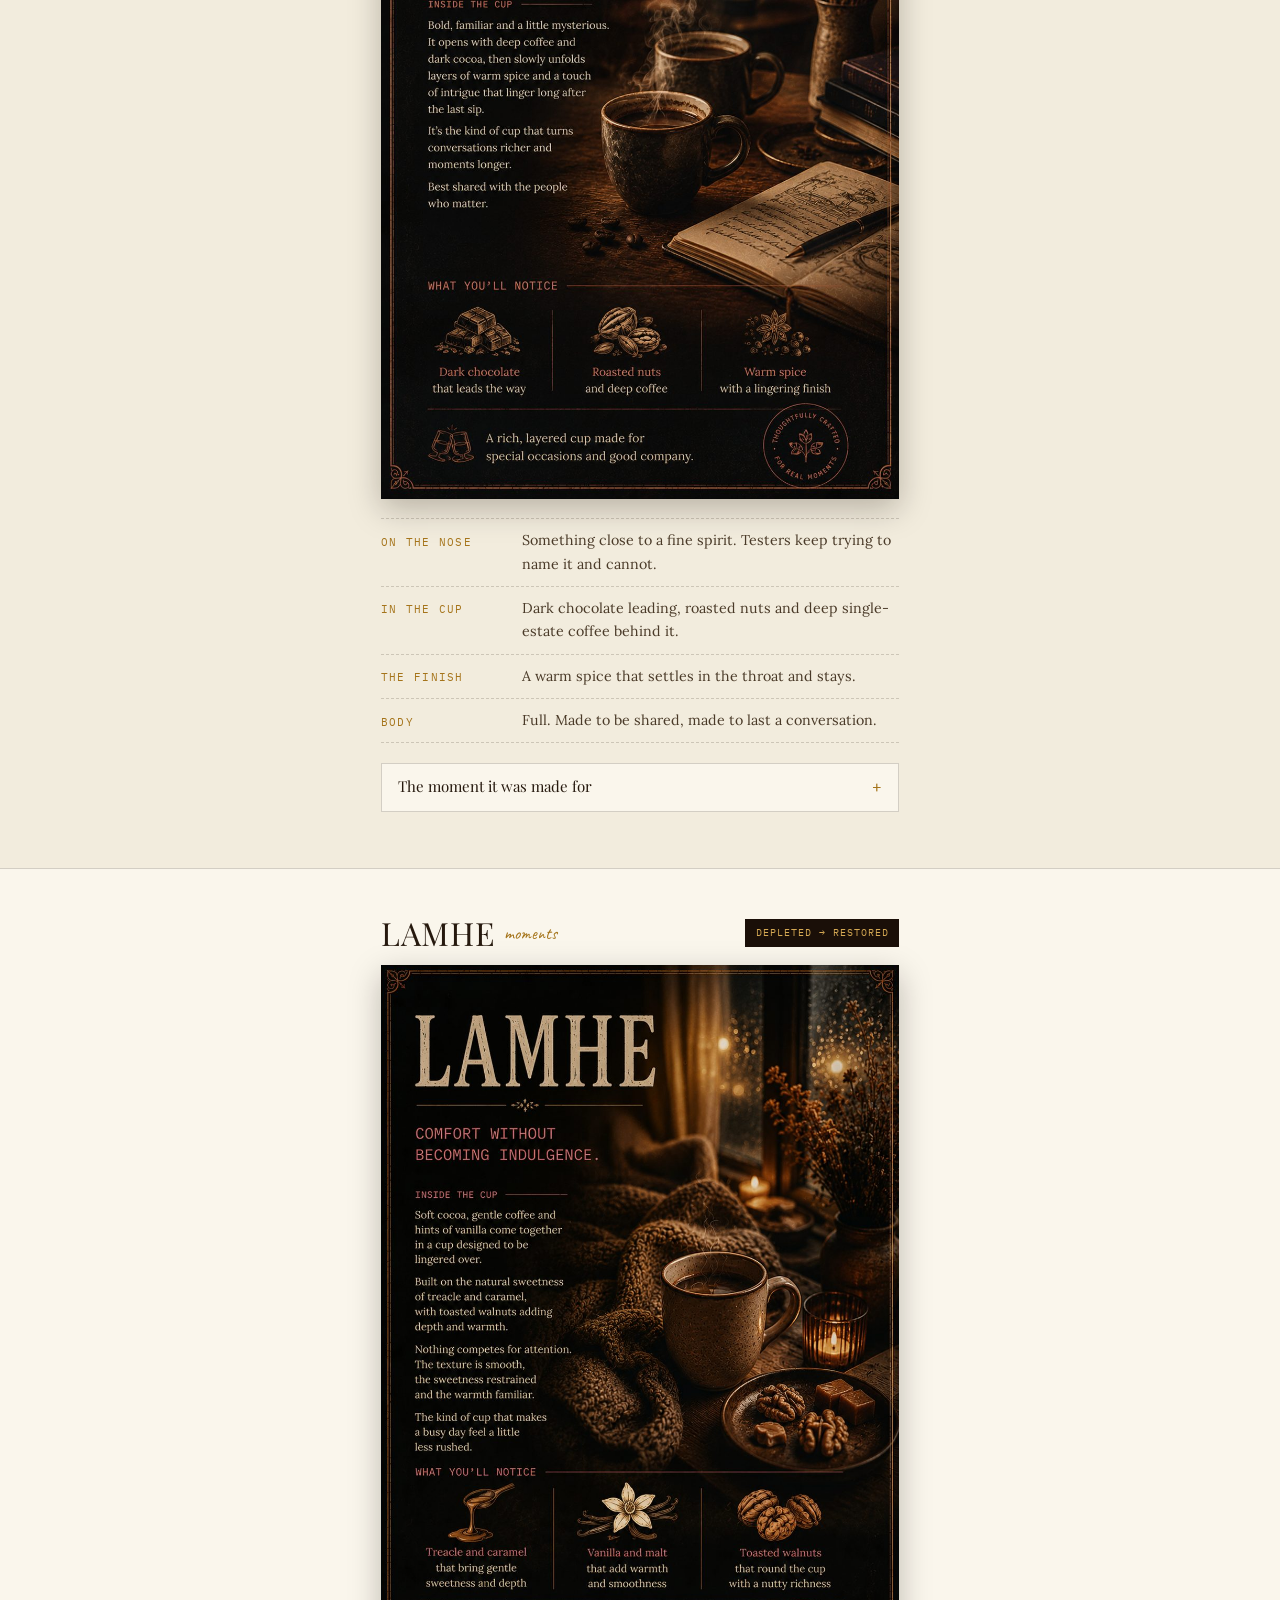
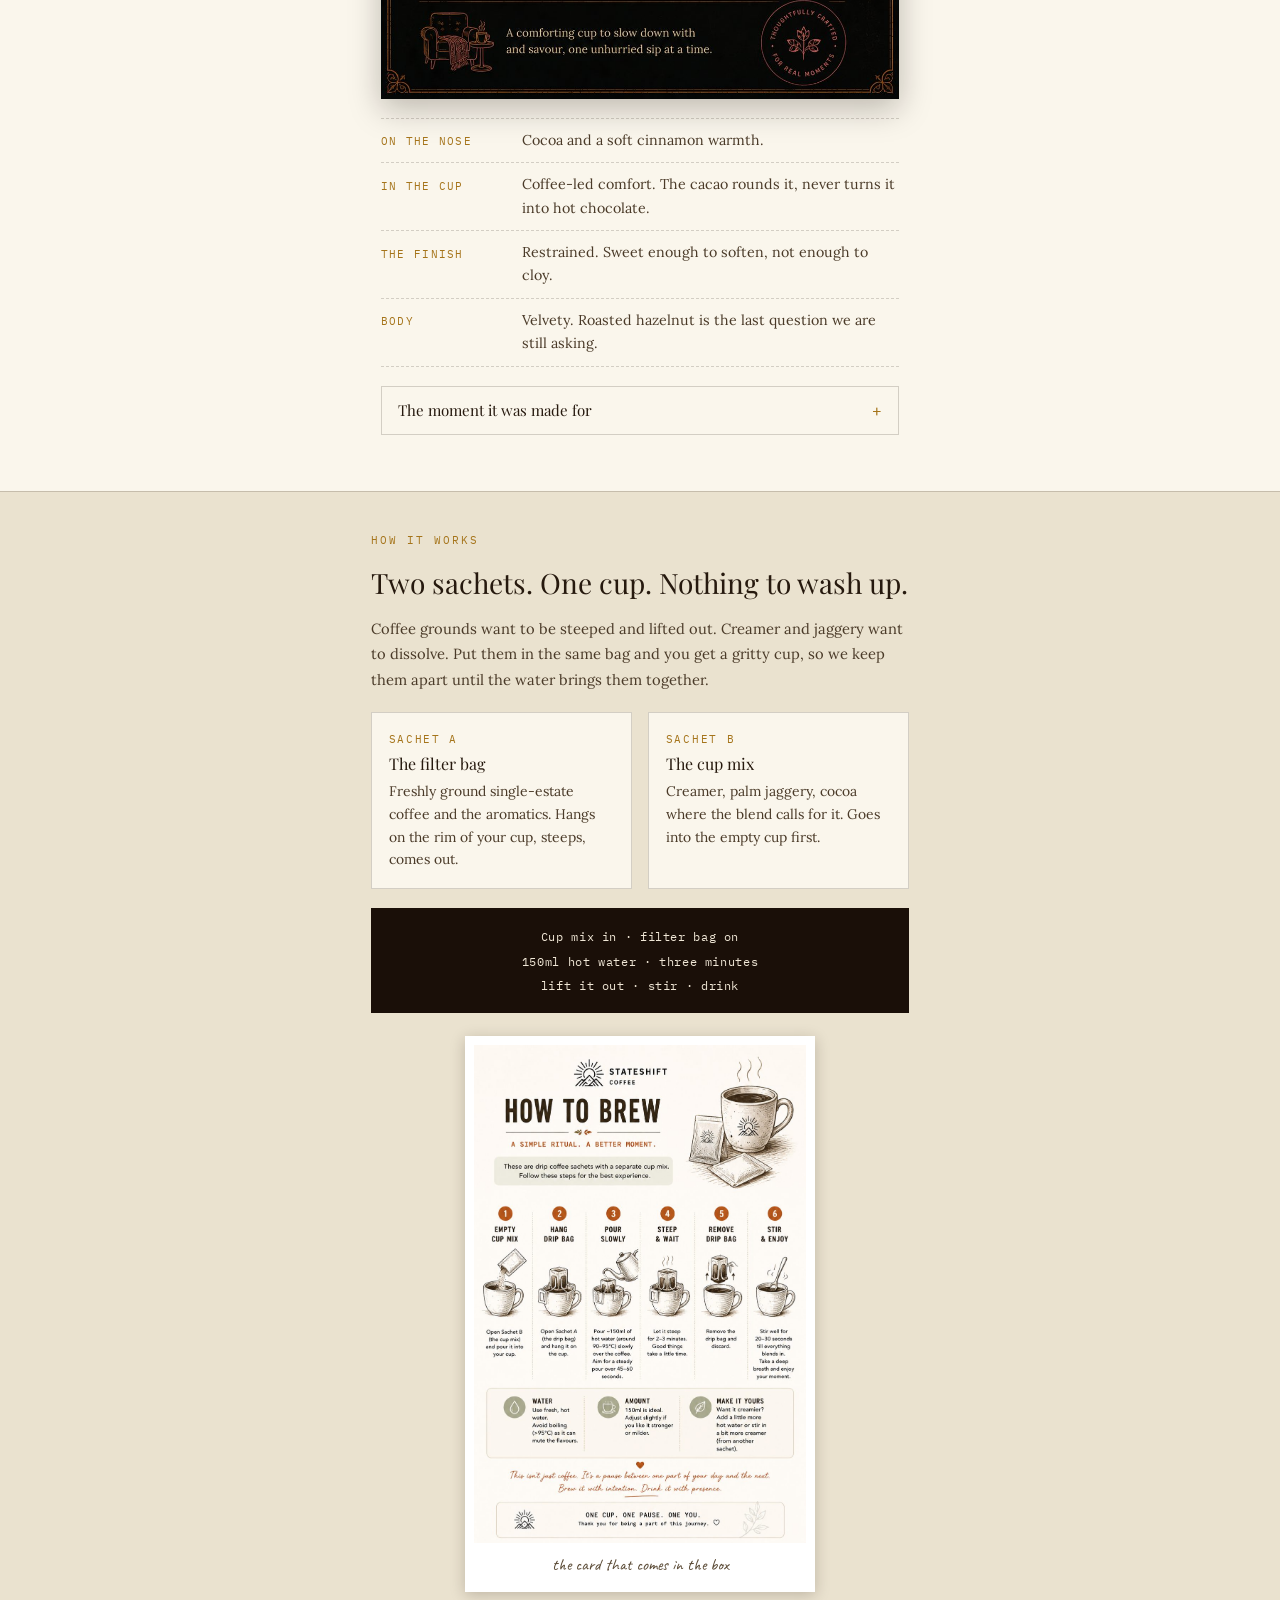
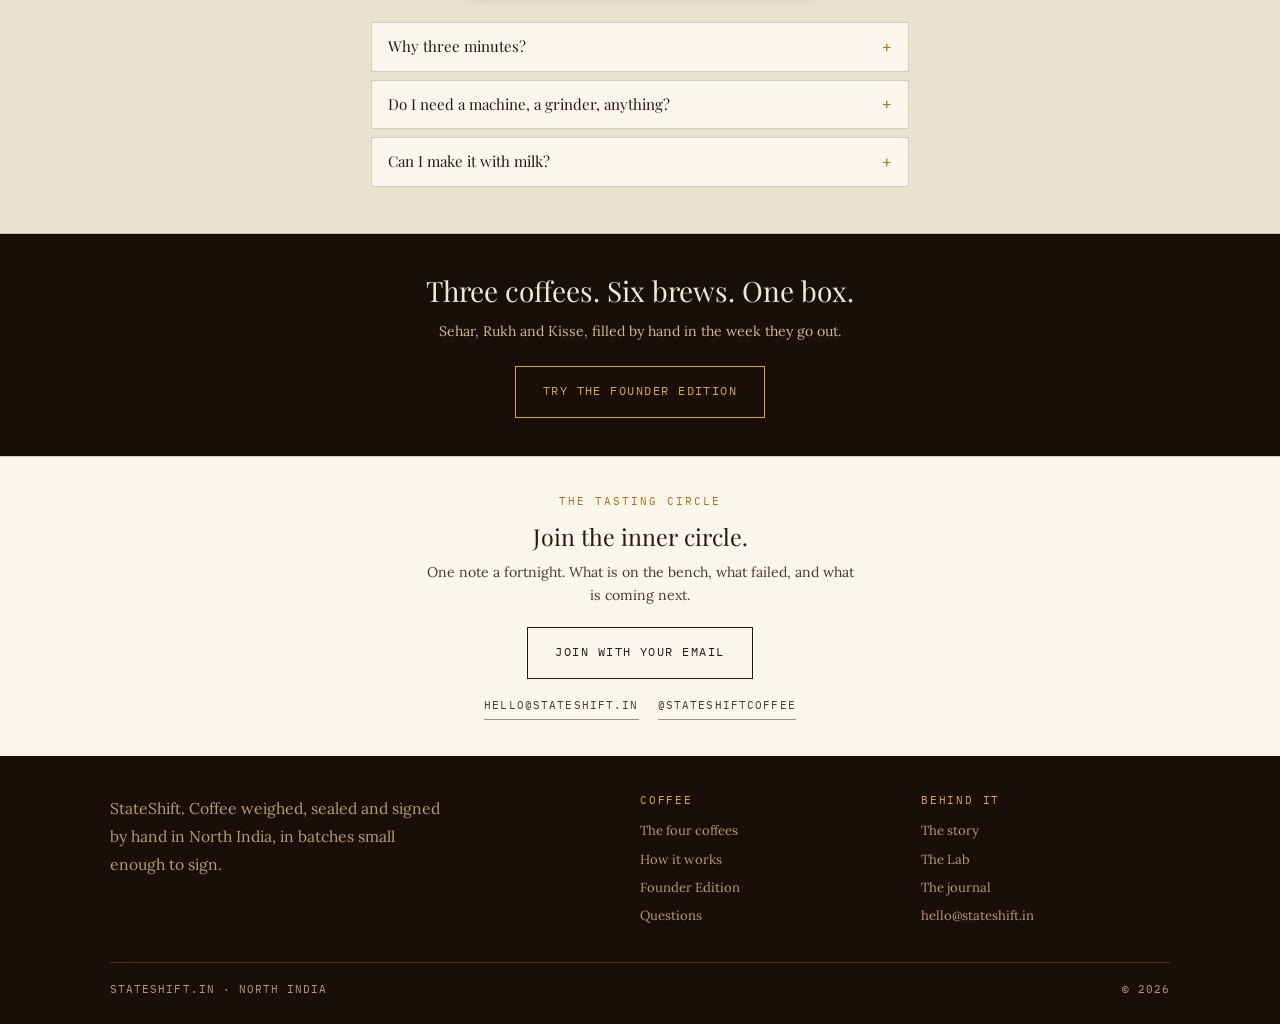
==== commit 81ba5edc: "Add files via upload" ====
--- a/collection.html
+++ b/collection.html
@@ -19,15 +19,17 @@
   --line:rgba(38,25,14,.18); --line-strong:rgba(38,25,14,.45); --line-dark:rgba(212,168,83,.22);
 }
 html{font-size:16px;scroll-behavior:smooth;scroll-padding-top:110px}
-body{font-family:'Lora',Georgia,serif;background:var(--paper);color:var(--ink);line-height:1.75;min-height:100vh}
-h1,h2,h3,h4{font-family:'Playfair Display',serif;font-weight:400;line-height:1.2;color:var(--ink)}
+body{font-family:'Lora',Georgia,serif;background:var(--paper);color:var(--ink);
+  font-size:.93rem;line-height:1.72;min-height:100vh}
+p{text-wrap:pretty}            /* no more one-word last lines */
+h1,h2,h3,h4{font-family:'Playfair Display',serif;font-weight:400;line-height:1.22;color:var(--ink)}
 h1,h2{text-wrap:balance}
 em{font-style:italic}
 a{color:inherit}
 img{max-width:100%;display:block}
 .center{text-align:center}
 
-/* ---------- HEADER · sticky, shrinks on scroll ---------- */
+/* ---------- HEADER · the brand mark is the one thing that grew ---------- */
 .site-header{
   position:sticky;top:0;z-index:200;
   background:rgba(242,236,221,.97);backdrop-filter:blur(8px);
@@ -35,68 +37,61 @@
   display:flex;align-items:center;justify-content:space-between;gap:1rem;flex-wrap:wrap;
   transition:padding .25s;
 }
-.site-logo{font-family:'Playfair Display',serif;font-size:1.4rem;color:var(--ink);text-decoration:none;line-height:1.1}
+.site-logo{font-family:'Playfair Display',serif;font-size:1.6rem;color:var(--ink);text-decoration:none;line-height:1.1}
 .site-logo span{color:var(--gold);font-style:italic}
-.site-logo small{display:block;font-family:'IBM Plex Mono',monospace;font-size:.56rem;
-  letter-spacing:.28em;text-transform:uppercase;color:var(--muted);margin-top:.3rem;transition:all .2s}
+.site-logo small{display:block;font-family:'IBM Plex Mono',monospace;font-size:.68rem;
+  letter-spacing:.26em;text-transform:uppercase;color:var(--muted);margin-top:.35rem;transition:all .2s}
 .site-nav{display:flex;gap:.9rem;align-items:center;flex-wrap:wrap}
-.site-nav a{font-family:'IBM Plex Mono',monospace;font-size:.82rem;letter-spacing:.09em;
+.site-nav a{font-family:'IBM Plex Mono',monospace;font-size:.76rem;letter-spacing:.08em;
   text-transform:uppercase;color:var(--ink-soft);text-decoration:none;
-  padding:.35rem .1rem;border-bottom:2px solid transparent;transition:all .2s;white-space:nowrap}
+  padding:.3rem .1rem;border-bottom:2px solid transparent;transition:all .2s;white-space:nowrap}
 .site-nav a:hover{color:var(--gold)}
 .site-nav a.active{color:var(--gold);border-bottom-color:var(--gold)}
 .site-nav a.sell{background:var(--gold);color:#fff;border:1px solid var(--gold);
-  border-bottom:1px solid var(--gold);padding:.45rem 1rem;letter-spacing:.11em}
+  border-bottom:1px solid var(--gold);padding:.42rem .95rem;letter-spacing:.1em}
 .site-nav a.sell:hover,.site-nav a.sell.active{background:var(--espresso);border-color:var(--espresso);color:var(--amber)}
 .site-header.scrolled{padding:.45rem 2rem}
-.site-header.scrolled .site-logo{font-size:1.15rem}
+.site-header.scrolled .site-logo{font-size:1.3rem}
 .site-header.scrolled .site-logo small{opacity:0;max-height:0;margin:0;overflow:hidden}
 
 /* ---------- TYPE ---------- */
-.eyebrow{font-family:'IBM Plex Mono',monospace;font-size:.74rem;letter-spacing:.18em;
-  text-transform:uppercase;color:var(--gold);display:block;margin-bottom:.9rem}
-.lead{font-size:clamp(.96rem,2.2vw,1.04rem);color:var(--ink-soft);line-height:1.8}
-.margin-note{font-family:'Caveat',cursive;font-size:1.18rem;color:var(--gold);display:inline-block}
+.eyebrow{font-family:'IBM Plex Mono',monospace;font-size:.7rem;letter-spacing:.18em;
+  text-transform:uppercase;color:var(--gold);display:block;margin-bottom:.85rem}
+.lead{font-size:clamp(.92rem,2vw,.99rem);color:var(--ink-soft);line-height:1.75}
+.margin-note{font-family:'Caveat',cursive;font-size:1.12rem;color:var(--gold);display:inline-block}
 .qlink{font-family:'Playfair Display',serif;font-style:italic;color:var(--gold);
   text-decoration:none;border-bottom:1px solid rgba(165,116,26,.4);transition:all .2s}
 .qlink:hover{color:var(--ink);border-color:var(--ink)}
 
-/* ---------- BUTTONS · unchanged, they were working ---------- */
-.btn{display:inline-block;font-family:'IBM Plex Mono',monospace;font-size:.82rem;
-  letter-spacing:.12em;text-transform:uppercase;text-decoration:none;padding:1rem 1.9rem;
+/* ---------- BUTTONS ---------- */
+.btn{display:inline-block;font-family:'IBM Plex Mono',monospace;font-size:.76rem;
+  letter-spacing:.12em;text-transform:uppercase;text-decoration:none;padding:.9rem 1.7rem;
   border:1px solid var(--ink);color:var(--ink);transition:all .25s;background:transparent}
 .btn:hover{background:var(--ink);color:var(--amber)}
 .btn.gold{background:var(--gold);border-color:var(--gold);color:#fff}
 .btn.gold:hover{background:var(--espresso);border-color:var(--espresso);color:var(--amber)}
 .btn.on-dark{border-color:var(--amber);color:var(--amber)}
 .btn.on-dark:hover{background:var(--amber);color:var(--espresso)}
-.doors{display:grid;grid-template-columns:1fr 1fr;gap:.8rem;margin-top:1.6rem}
+.doors{display:grid;grid-template-columns:1fr 1fr;gap:.8rem;margin-top:1.5rem}
 @media(max-width:480px){.doors{grid-template-columns:1fr}}
-.doors .btn{text-align:center;padding:1.15rem 1rem}
-
-/* ---------- PRICE BAND ---------- */
-.price-wide{display:flex;align-items:baseline;justify-content:space-between;gap:1rem;
-  background:var(--espresso);color:var(--dark-text);padding:1rem 1.3rem;margin-top:1.4rem}
-.price-wide b{font-family:'Playfair Display',serif;font-weight:400;font-size:1.7rem;line-height:1}
-.price-wide span{font-family:'IBM Plex Mono',monospace;font-size:.72rem;letter-spacing:.14em;
-  text-transform:uppercase;color:var(--amber)}
+.doors .btn{text-align:center;padding:1.05rem 1rem}
 
 /* ---------- DISCLOSURE ---------- */
 .disclose{border:1px solid var(--line);background:var(--cream);margin-bottom:.5rem}
 .disclose > summary{cursor:pointer;list-style:none;position:relative;
-  padding:.85rem 2.5rem .85rem 1rem;
-  font-family:'Playfair Display',serif;font-size:.98rem;line-height:1.45;
+  padding:.8rem 2.4rem .8rem 1rem;
+  font-family:'Playfair Display',serif;font-size:.94rem;line-height:1.45;
   color:var(--ink);transition:color .2s}
 .disclose > summary::-webkit-details-marker{display:none}
 .disclose > summary::marker{content:''}
 .disclose > summary:hover{color:var(--gold)}
 .disclose > summary::after{content:'+';position:absolute;right:1rem;top:50%;transform:translateY(-50%);
-  font-family:'IBM Plex Mono',monospace;font-size:1.05rem;color:var(--gold)}
+  font-family:'IBM Plex Mono',monospace;font-size:1rem;color:var(--gold)}
 .disclose[open] > summary::after{content:'\2212'}
 .disclose[open] > summary{border-bottom:1px solid var(--line);color:var(--gold)}
-.disclose .body{padding:.9rem 1rem 1.1rem;background:var(--paper)}
-.disclose .body p{color:var(--ink-soft);font-size:.94rem;line-height:1.8;margin:0}
-.disclose .body p + p{margin-top:.8rem}
+.disclose .body{padding:.85rem 1rem 1rem;background:var(--paper)}
+.disclose .body p{color:var(--ink-soft);font-size:.88rem;line-height:1.75;margin:0}
+.disclose .body p + p{margin-top:.7rem}
 .disclose .body a{color:var(--gold)}
 .disclose .body .margin-note{color:var(--gold)}
 
@@ -104,127 +99,127 @@
 .rail{display:flex;flex-direction:row;flex-wrap:nowrap;gap:1rem;
   overflow-x:auto;overflow-y:hidden;scroll-snap-type:x mandatory;
   -webkit-overflow-scrolling:touch;scrollbar-width:none;
-  padding:.4rem 1.3rem 1.2rem;scroll-padding-left:1.3rem;max-width:1140px;margin:0 auto}
+  padding:.4rem 1.3rem 1.1rem;scroll-padding-left:1.3rem;max-width:1140px;margin:0 auto}
 .rail::-webkit-scrollbar{display:none}
 .rail > *{flex:0 0 76%;max-width:320px;scroll-snap-align:start}
 @media(min-width:861px){
   .rail{padding:.4rem 2rem 1.4rem;scroll-padding-left:2rem}
   .rail > *{flex:0 0 calc(25% - .75rem);max-width:none}
 }
-.rail-dots{display:flex;justify-content:center;gap:.5rem;margin-top:.4rem}
-.rail-dots button{width:8px;height:8px;padding:0;border-radius:50%;border:none;cursor:pointer;
+.rail-dots{display:flex;justify-content:center;gap:.5rem;margin-top:.35rem}
+.rail-dots button{width:7px;height:7px;padding:0;border-radius:50%;border:none;cursor:pointer;
   background:var(--line);transition:all .25s}
 .rail-dots button[aria-current="true"]{background:var(--gold);transform:scale(1.4)}
 @media(min-width:861px){.rail-dots{display:none}}
 
 /* ---------- FIGURES ---------- */
-.print{background:#fff;padding:10px 10px 14px;box-shadow:0 3px 14px rgba(38,25,14,.22)}
-.print figcaption{font-family:'Caveat',cursive;font-size:1.12rem;color:#5a4a35;padding-top:.6rem;text-align:center}
+.print{background:#fff;padding:9px 9px 12px;box-shadow:0 3px 14px rgba(38,25,14,.22)}
+.print figcaption{font-family:'Caveat',cursive;font-size:1.05rem;color:#5a4a35;padding-top:.5rem;text-align:center}
 figure.frame{margin:0}
 figure.frame img{width:100%;display:block;box-shadow:0 10px 30px rgba(38,25,14,.18)}
-figure.frame figcaption{font-family:'IBM Plex Mono',monospace;font-size:.72rem;letter-spacing:.14em;
-  text-transform:uppercase;color:var(--muted);padding-top:.8rem}
+figure.frame figcaption{font-family:'IBM Plex Mono',monospace;font-size:.68rem;letter-spacing:.14em;
+  text-transform:uppercase;color:var(--muted);padding-top:.7rem}
 
 /* ---------- NOTEBOOK ---------- */
 .notebook{background:var(--cream);border:1px solid var(--line);border-left:3px solid var(--gold);
-  padding:1.2rem 1.3rem;margin:1.6rem 0}
-.notebook .nb-label{font-family:'IBM Plex Mono',monospace;font-size:.72rem;letter-spacing:.16em;
-  text-transform:uppercase;color:var(--muted);display:block;margin-bottom:.5rem}
-.notebook .nb-line{font-family:'Caveat',cursive;font-size:1.35rem;line-height:1.5;color:var(--ink-soft)}
-
-/* ---------- TASTING CIRCLE · two lines, no more ---------- */
-.contact-close{border-top:1px solid var(--line);background:var(--cream);padding:2.4rem 1.3rem;text-align:center}
-.contact-close .eyebrow{font-size:.76rem;margin-bottom:.7rem}
-.contact-close h2{font-size:clamp(1.3rem,3.4vw,1.65rem);line-height:1.35;margin-bottom:.6rem}
-.contact-close .cc-line{color:var(--ink-soft);max-width:480px;margin:0 auto 1.4rem;font-size:.95rem;line-height:1.7}
-.cc-links{display:flex;gap:1.3rem;justify-content:center;flex-wrap:wrap;margin-top:1.2rem}
-.cc-links a{font-family:'IBM Plex Mono',monospace;font-size:.74rem;letter-spacing:.1em;
+  padding:1.1rem 1.2rem;margin:1.5rem 0}
+.notebook .nb-label{font-family:'IBM Plex Mono',monospace;font-size:.68rem;letter-spacing:.16em;
+  text-transform:uppercase;color:var(--muted);display:block;margin-bottom:.45rem}
+.notebook .nb-line{font-family:'Caveat',cursive;font-size:1.28rem;line-height:1.5;color:var(--ink-soft)}
+
+/* ---------- TASTING CIRCLE ---------- */
+.contact-close{border-top:1px solid var(--line);background:var(--cream);padding:2.2rem 1.3rem;text-align:center}
+.contact-close .eyebrow{font-size:.7rem;margin-bottom:.6rem}
+.contact-close h2{font-size:clamp(1.18rem,3vw,1.45rem);line-height:1.35;margin-bottom:.55rem}
+.contact-close .cc-line{color:var(--ink-soft);max-width:440px;margin:0 auto 1.2rem;font-size:.88rem;line-height:1.65}
+.cc-links{display:flex;gap:1.2rem;justify-content:center;flex-wrap:wrap;margin-top:1.1rem}
+.cc-links a{font-family:'IBM Plex Mono',monospace;font-size:.7rem;letter-spacing:.1em;
   text-transform:uppercase;color:var(--ink-soft);text-decoration:none;
   border-bottom:1px solid var(--line-strong);padding-bottom:.25rem;transition:all .2s}
 .cc-links a:hover{color:var(--gold);border-color:var(--gold)}
 
 /* ---------- FOOTER ---------- */
-.site-footer{background:var(--espresso);color:var(--dark-muted);padding:2.6rem 2rem 1.8rem}
-.footer-grid{max-width:1060px;margin:0 auto;display:grid;grid-template-columns:2fr 1fr 1fr;gap:2.2rem}
-.site-footer h4{font-family:'IBM Plex Mono',monospace;font-size:.74rem;font-weight:400;
-  letter-spacing:.16em;text-transform:uppercase;color:var(--amber);margin-bottom:.9rem}
+.site-footer{background:var(--espresso);color:var(--dark-muted);padding:2.4rem 2rem 1.6rem}
+.footer-grid{max-width:1060px;margin:0 auto;display:grid;grid-template-columns:2fr 1fr 1fr;gap:2rem}
+.site-footer h4{font-family:'IBM Plex Mono',monospace;font-size:.7rem;font-weight:400;
+  letter-spacing:.16em;text-transform:uppercase;color:var(--amber);margin-bottom:.8rem}
 .site-footer a{color:var(--dark-muted);text-decoration:none;transition:color .2s}
 .site-footer a:hover{color:var(--amber)}
 .footer-links{list-style:none}
-.footer-links li{margin-bottom:.4rem;font-size:.88rem}
-.footer-base{max-width:1060px;margin:2rem auto 0;padding-top:1.2rem;border-top:1px solid var(--line-dark);
+.footer-links li{margin-bottom:.35rem;font-size:.82rem}
+.footer-base{max-width:1060px;margin:1.8rem auto 0;padding-top:1.1rem;border-top:1px solid var(--line-dark);
   display:flex;justify-content:space-between;flex-wrap:wrap;gap:.6rem;
-  font-family:'IBM Plex Mono',monospace;font-size:.7rem;letter-spacing:.1em;text-transform:uppercase}
+  font-family:'IBM Plex Mono',monospace;font-size:.66rem;letter-spacing:.1em;text-transform:uppercase}
 
 /* ---------- RESPONSIVE ---------- */
 @media(max-width:860px){
-  .footer-grid{grid-template-columns:1fr 1fr;gap:1.4rem 1.2rem}
+  .footer-grid{grid-template-columns:1fr 1fr;gap:1.3rem 1.2rem}
   .footer-grid > *:first-child{grid-column:1 / -1}
-  .site-footer{padding:2.2rem 1.3rem 1.6rem}
+  .site-footer{padding:2rem 1.3rem 1.5rem}
 }
 @media(max-width:760px){
   html{scroll-padding-top:95px}
   .site-header{flex-direction:column;align-items:center;gap:.5rem;padding:.65rem 1rem}
-  .site-logo{text-align:center;font-size:1.22rem}
-  .site-logo small{font-size:.5rem;letter-spacing:.24em;margin-top:.18rem}
+  .site-logo{text-align:center;font-size:1.42rem}
+  .site-logo small{font-size:.6rem;letter-spacing:.22em;margin-top:.24rem}
   .site-nav{width:100%;justify-content:space-between;gap:.2rem}
-  .site-nav a{font-size:.72rem;letter-spacing:.03em;padding:.3rem .1rem}
-  .site-nav a.sell{padding:.4rem .75rem;letter-spacing:.06em}
+  .site-nav a{font-size:.68rem;letter-spacing:.02em;padding:.3rem .1rem}
+  .site-nav a.sell{padding:.38rem .72rem;letter-spacing:.05em}
   .site-header.scrolled{padding:.4rem 1rem;gap:.3rem}
-  .site-header.scrolled .site-logo{font-size:1rem}
-  .eyebrow{font-size:.7rem}
+  .site-header.scrolled .site-logo{font-size:1.15rem}
+  .eyebrow{font-size:.66rem}
 }
 @media(max-width:400px){
-  .site-nav a{font-size:.66rem;padding:.3rem 0}
-  .site-nav a.sell{padding:.38rem .58rem}
+  .site-nav a{font-size:.63rem;padding:.3rem 0}
+  .site-nav a.sell{padding:.36rem .55rem}
 }
 
 /* ===== page-specific ===== */
 
-.c-hero{padding:2.4rem 1.3rem 2rem;text-align:center;max-width:600px;margin:0 auto}
-@media(min-width:761px){.c-hero{padding:3.4rem 2rem 2.4rem}}
-.c-hero h1{font-size:clamp(1.45rem,4.9vw,2.4rem);line-height:1.25;margin-bottom:1.1rem}
+.c-hero{padding:2.2rem 1.3rem 1.8rem;text-align:center;max-width:560px;margin:0 auto}
+@media(min-width:761px){.c-hero{padding:3.2rem 2rem 2.2rem}}
+.c-hero h1{font-size:clamp(1.35rem,4.5vw,2.2rem);line-height:1.3;margin-bottom:1rem}
 .c-hero h1 em{color:var(--gold)}
-.c-hero p{font-size:.99rem;line-height:1.85;color:var(--ink-soft);margin-bottom:.9rem}
-.c-hero p:last-of-type{margin-bottom:1.7rem}
+.c-hero p{font-size:.92rem;line-height:1.8;color:var(--ink-soft);margin-bottom:.8rem}
+.c-hero p:last-of-type{margin-bottom:1.5rem}
 .c-hero p em{color:var(--ink);font-style:italic}
 
-.sku{padding:2.4rem 0}
-@media(min-width:761px){.sku{padding:3.2rem 0}}
-.sku-in{max-width:580px;margin:0 auto;padding:0 1.3rem}
-.sku-head{display:flex;align-items:center;gap:.7rem;flex-wrap:wrap;margin-bottom:1.1rem}
-.sku-head h2{font-size:clamp(1.6rem,5.6vw,2.2rem);letter-spacing:.03em;line-height:1}
-.sku-head .mean{font-family:'Caveat',cursive;font-size:1.2rem;color:var(--gold)}
+.sku{padding:2.2rem 0}
+@media(min-width:761px){.sku{padding:3rem 0}}
+.sku-in{max-width:560px;margin:0 auto;padding:0 1.3rem}
+.sku-head{display:flex;align-items:center;gap:.6rem;flex-wrap:wrap;margin-bottom:1rem}
+.sku-head h2{font-size:clamp(1.4rem,5vw,2rem);letter-spacing:.03em;line-height:1}
+.sku-head .mean{font-family:'Caveat',cursive;font-size:1.1rem;color:var(--gold)}
 .shift{display:inline-block;background:var(--espresso);color:var(--amber);
-  font-family:'IBM Plex Mono',monospace;font-size:.68rem;letter-spacing:.1em;
-  text-transform:uppercase;padding:.35rem .7rem;margin-left:auto}
-.art{width:100%;display:block;box-shadow:0 10px 30px rgba(20,10,4,.26);margin-bottom:1.4rem}
-.tnotes{margin-bottom:1.4rem}
-.tn{display:grid;grid-template-columns:1fr;gap:.15rem;padding:.7rem 0;border-bottom:1px dashed var(--line)}
-@media(min-width:601px){.tn{grid-template-columns:135px 1fr;gap:1rem}}
+  font-family:'IBM Plex Mono',monospace;font-size:.63rem;letter-spacing:.1em;
+  text-transform:uppercase;padding:.32rem .65rem;margin-left:auto}
+.art{width:100%;display:block;box-shadow:0 10px 30px rgba(20,10,4,.26);margin-bottom:1.2rem}
+.tnotes{margin-bottom:1.2rem}
+.tn{display:grid;grid-template-columns:1fr;gap:.12rem;padding:.62rem 0;border-bottom:1px dashed var(--line)}
+@media(min-width:601px){.tn{grid-template-columns:125px 1fr;gap:1rem}}
 .tn:first-child{border-top:1px dashed var(--line)}
-.tn b{font-family:'IBM Plex Mono',monospace;font-weight:400;font-size:.72rem;
-  letter-spacing:.12em;text-transform:uppercase;color:var(--gold);padding-top:.25rem}
-.tn span{font-size:.96rem;line-height:1.7;color:var(--ink-soft)}
-
-.how{background:var(--paper-deep);border-top:1px solid var(--line);border-bottom:1px solid var(--line);padding:2.8rem 0}
-.how-in{max-width:620px;margin:0 auto;padding:0 1.3rem}
-.how h2{font-size:clamp(1.4rem,4.2vw,1.95rem);margin-bottom:1rem;line-height:1.3}
-.how > .how-in > p{font-size:.99rem;line-height:1.8;color:var(--ink-soft);margin-bottom:1.4rem}
-.two{display:grid;grid-template-columns:1fr;gap:.9rem;margin-bottom:1.4rem}
-@media(min-width:601px){.two{grid-template-columns:1fr 1fr;gap:1.1rem}}
-.sachet{border:1px solid var(--line);background:var(--cream);padding:1.2rem}
-.sachet .tag{font-family:'IBM Plex Mono',monospace;font-size:.72rem;letter-spacing:.16em;
-  text-transform:uppercase;color:var(--gold);display:block;margin-bottom:.45rem}
-.sachet h3{font-size:1.08rem;margin-bottom:.4rem}
-.sachet p{font-size:.94rem;line-height:1.7;color:var(--ink-soft);margin:0}
-.recipe{font-family:'IBM Plex Mono',monospace;font-size:.85rem;letter-spacing:.05em;
-  background:var(--espresso);color:var(--dark-text);padding:1.1rem;text-align:center;
-  line-height:2;margin-bottom:1.6rem}
-.card-fig{max-width:380px;margin:0 auto}
-.c-close{background:var(--espresso);color:var(--dark-text);text-align:center;padding:2.8rem 1.3rem}
-.c-close h2{color:var(--dark-text);font-size:clamp(1.4rem,4vw,1.95rem);margin-bottom:.7rem;line-height:1.3}
-.c-close p{color:#cdb894;margin-bottom:1.6rem;line-height:1.75;font-size:.96rem}
+.tn b{font-family:'IBM Plex Mono',monospace;font-weight:400;font-size:.67rem;
+  letter-spacing:.12em;text-transform:uppercase;color:var(--gold);padding-top:.22rem}
+.tn span{font-size:.89rem;line-height:1.65;color:var(--ink-soft)}
+
+.how{background:var(--paper-deep);border-top:1px solid var(--line);border-bottom:1px solid var(--line);padding:2.4rem 0}
+.how-in{max-width:580px;margin:0 auto;padding:0 1.3rem}
+.how h2{font-size:clamp(1.25rem,3.8vw,1.75rem);margin-bottom:.9rem;line-height:1.35}
+.how > .how-in > p{font-size:.92rem;line-height:1.75;color:var(--ink-soft);margin-bottom:1.2rem}
+.two{display:grid;grid-template-columns:1fr;gap:.8rem;margin-bottom:1.2rem}
+@media(min-width:601px){.two{grid-template-columns:1fr 1fr;gap:1rem}}
+.sachet{border:1px solid var(--line);background:var(--cream);padding:1.05rem}
+.sachet .tag{font-family:'IBM Plex Mono',monospace;font-size:.66rem;letter-spacing:.16em;
+  text-transform:uppercase;color:var(--gold);display:block;margin-bottom:.4rem}
+.sachet h3{font-size:1rem;margin-bottom:.35rem}
+.sachet p{font-size:.87rem;line-height:1.65;color:var(--ink-soft);margin:0}
+.recipe{font-family:'IBM Plex Mono',monospace;font-size:.78rem;letter-spacing:.05em;
+  background:var(--espresso);color:var(--dark-text);padding:1rem;text-align:center;
+  line-height:1.95;margin-bottom:1.4rem}
+.card-fig{max-width:350px;margin:0 auto}
+.c-close{background:var(--espresso);color:var(--dark-text);text-align:center;padding:2.4rem 1.3rem}
+.c-close h2{color:var(--dark-text);font-size:clamp(1.25rem,3.6vw,1.75rem);margin-bottom:.6rem;line-height:1.35}
+.c-close p{color:#cdb894;margin-bottom:1.4rem;line-height:1.7;font-size:.88rem}
 
 </style>
 </head>
@@ -243,16 +238,14 @@
 
 <section class="c-hero">
   <h1>Four coffees.<br>Four ways to <em>interrupt autopilot</em>.</h1>
-  <p>A good coffee will tell you where it grew, how high, and how long it was roasted. All of it true, and none of it about the twenty minutes you are actually in.</p>
-  <p>These four were built starting from the hour instead. Each one begins with a moment of the day, and with what that moment usually does to you.</p>
+  <p>A good coffee will tell you where it grew, how high it sat, and how long it was roasted. All of it true, and none of it about the hour you are actually standing in.</p>
+  <p>These four were built from the other end. Each one begins with a moment of the day, and with what that moment tends to do to a person.</p>
   <a class="btn gold" href="sampler.html">Try the Founder Edition</a>
 </section>
 
 <section class="sku" id="sehar">
   <div class="sku-in">
-    <div class="sku-head">
-      <h2>SEHAR</h2><span class="mean">dawn</span><span class="shift">Foggy &rarr; Clear</span>
-    </div>
+    <div class="sku-head"><h2>SEHAR</h2><span class="mean">dawn</span><span class="shift">Foggy &rarr; Clear</span></div>
     <img class="art" src="assets/posters/sehar-card.jpg" alt="SEHAR" loading="lazy">
     <div class="tnotes">
       <div class="tn"><b>On the nose</b><span>Bergamot. Crisp citrus that cuts through morning fog.</span></div>
@@ -262,18 +255,13 @@
     </div>
     <details class="disclose">
       <summary>The moment it was made for</summary>
-      <div class="body">
-        <p>The day has not decided what it will be yet. Neither have you. Sehar is for that window, before the noise and before the phone.</p>
-        <p class="margin-note" style="margin-top:.9rem">the citrus is ours. oranges, a peeler, an oven, one very fragrant weekend</p>
-      </div>
+      <div class="body"><p>The day has not decided what it will be yet. Neither have you. Sehar is for that window, before the noise and before the phone.</p><p class="margin-note" style="margin-top:.8rem">the citrus is ours. oranges, a peeler, an oven, one very fragrant weekend</p></div>
     </details>
   </div>
 </section>
 <section class="sku" id="rukh" style="background:var(--cream);border-top:1px solid var(--line);border-bottom:1px solid var(--line)">
   <div class="sku-in">
-    <div class="sku-head">
-      <h2>RUKH</h2><span class="mean">direction</span><span class="shift">Scattered &rarr; Grounded</span>
-    </div>
+    <div class="sku-head"><h2>RUKH</h2><span class="mean">direction</span><span class="shift">Scattered &rarr; Grounded</span></div>
     <img class="art" src="assets/posters/rukh-card.jpg" alt="RUKH" loading="lazy">
     <div class="tnotes">
       <div class="tn"><b>On the nose</b><span>Cardamom. It arrives before the coffee does.</span></div>
@@ -283,18 +271,13 @@
     </div>
     <details class="disclose">
       <summary>The moment it was made for</summary>
-      <div class="body">
-        <p>Somewhere before noon the day scatters. Eleven tabs, three unfinished thoughts. Rukh is the still point you move from.</p>
-        <p class="margin-note" style="margin-top:.9rem">"light, nice, the cardamom complementing. lock it." the cup that ended the search</p>
-      </div>
+      <div class="body"><p>Somewhere before noon the day scatters. Eleven tabs, three unfinished thoughts. Rukh is the still point you move from.</p><p class="margin-note" style="margin-top:.8rem">"light, nice, the cardamom complementing. lock it." the cup that ended the search</p></div>
     </details>
   </div>
 </section>
 <section class="sku" id="kisse">
   <div class="sku-in">
-    <div class="sku-head">
-      <h2>KISSE</h2><span class="mean">stories</span><span class="shift">Restless &rarr; Unhurried</span>
-    </div>
+    <div class="sku-head"><h2>KISSE</h2><span class="mean">stories</span><span class="shift">Restless &rarr; Unhurried</span></div>
     <img class="art" src="assets/posters/kisse-card.jpg" alt="KISSE" loading="lazy">
     <div class="tnotes">
       <div class="tn"><b>On the nose</b><span>Something close to a fine spirit. Testers keep trying to name it and cannot.</span></div>
@@ -304,18 +287,13 @@
     </div>
     <details class="disclose">
       <summary>The moment it was made for</summary>
-      <div class="body">
-        <p>Some conversations only begin after the day has ended. Kisse is for those, the ones that stretch past midnight.</p>
-        <p class="margin-note" style="margin-top:.9rem">"whiskey and dark chocolate." the first words ever said about Kisse</p>
-      </div>
+      <div class="body"><p>Some conversations only begin after the day has ended. Kisse is for those, the ones that stretch past midnight.</p><p class="margin-note" style="margin-top:.8rem">"whiskey and dark chocolate." the first words ever said about Kisse</p></div>
     </details>
   </div>
 </section>
 <section class="sku" id="lamhe" style="background:var(--cream);border-top:1px solid var(--line)">
   <div class="sku-in">
-    <div class="sku-head">
-      <h2>LAMHE</h2><span class="mean">moments</span><span class="shift">Depleted &rarr; Restored</span>
-    </div>
+    <div class="sku-head"><h2>LAMHE</h2><span class="mean">moments</span><span class="shift">Depleted &rarr; Restored</span></div>
     <!-- REGENERATE: card still shows vanilla, malt and walnuts. -->
     <img class="art" src="assets/posters/lamhe-card.jpg" alt="LAMHE" loading="lazy">
     <div class="tnotes">
@@ -326,10 +304,7 @@
     </div>
     <details class="disclose">
       <summary>The moment it was made for</summary>
-      <div class="body">
-        <p>There is an hour that belongs to no one else. A blanket, a book, rain if you are lucky. Lamhe sits inside it with you.</p>
-        <p class="margin-note" style="margin-top:.9rem">still on the bench. hazelnut is the last question</p>
-      </div>
+      <div class="body"><p>There is an hour that belongs to no one else. A blanket, a book, rain if you are lucky. Lamhe sits inside it with you.</p><p class="margin-note" style="margin-top:.8rem">still on the bench. hazelnut is the last question</p></div>
     </details>
   </div>
 </section>
@@ -350,7 +325,7 @@
       <img src="assets/posters/how-to-brew.jpg" alt="The StateShift brew card" loading="lazy">
       <figcaption>the card that comes in the box</figcaption>
     </figure>
-    <div style="margin-top:2.2rem">
+    <div style="margin-top:1.9rem">
       <details class="disclose"><summary>Why three minutes?</summary>
         <div class="body"><p>Because that is how long the aroma takes to arrive. Pull the bag out at ninety seconds and you get coffee. Leave it the full three and you get the thing we built.</p></div></details>
       <details class="disclose"><summary>Do I need a machine, a grinder, anything?</summary>
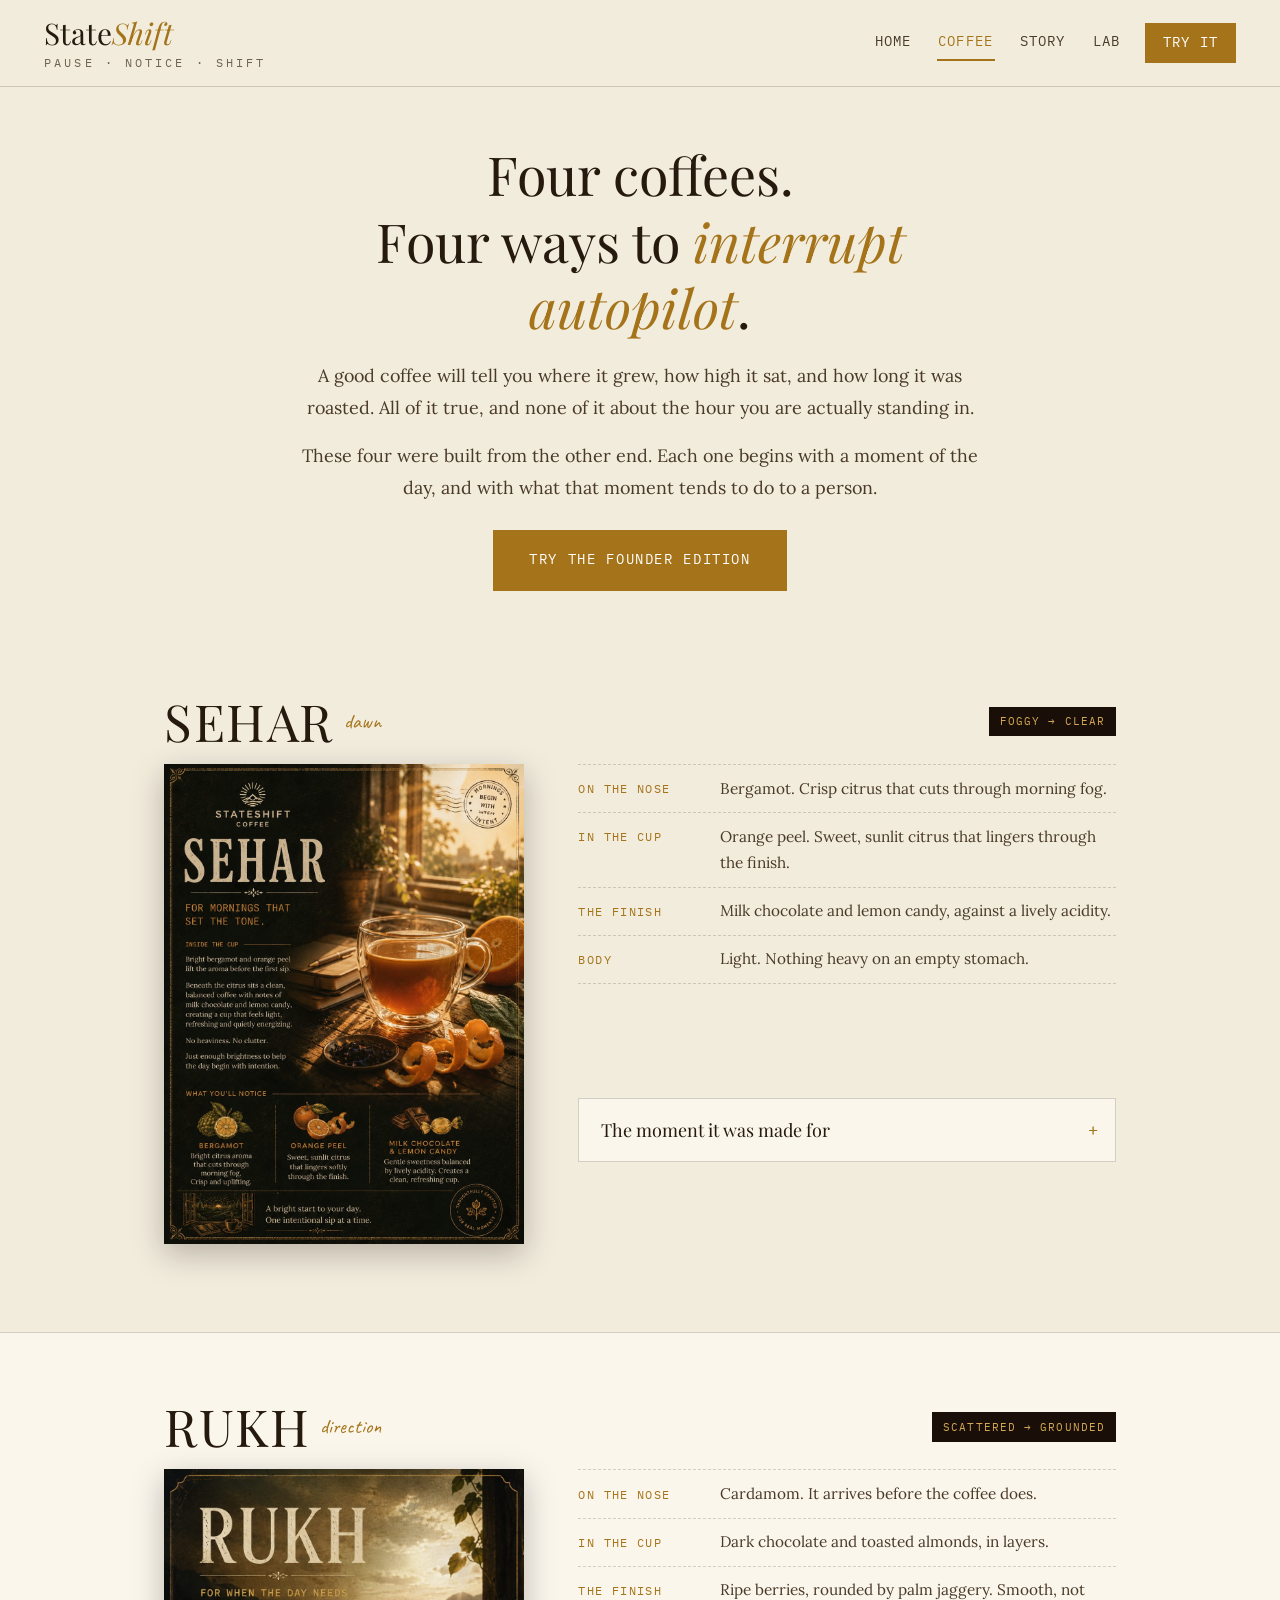
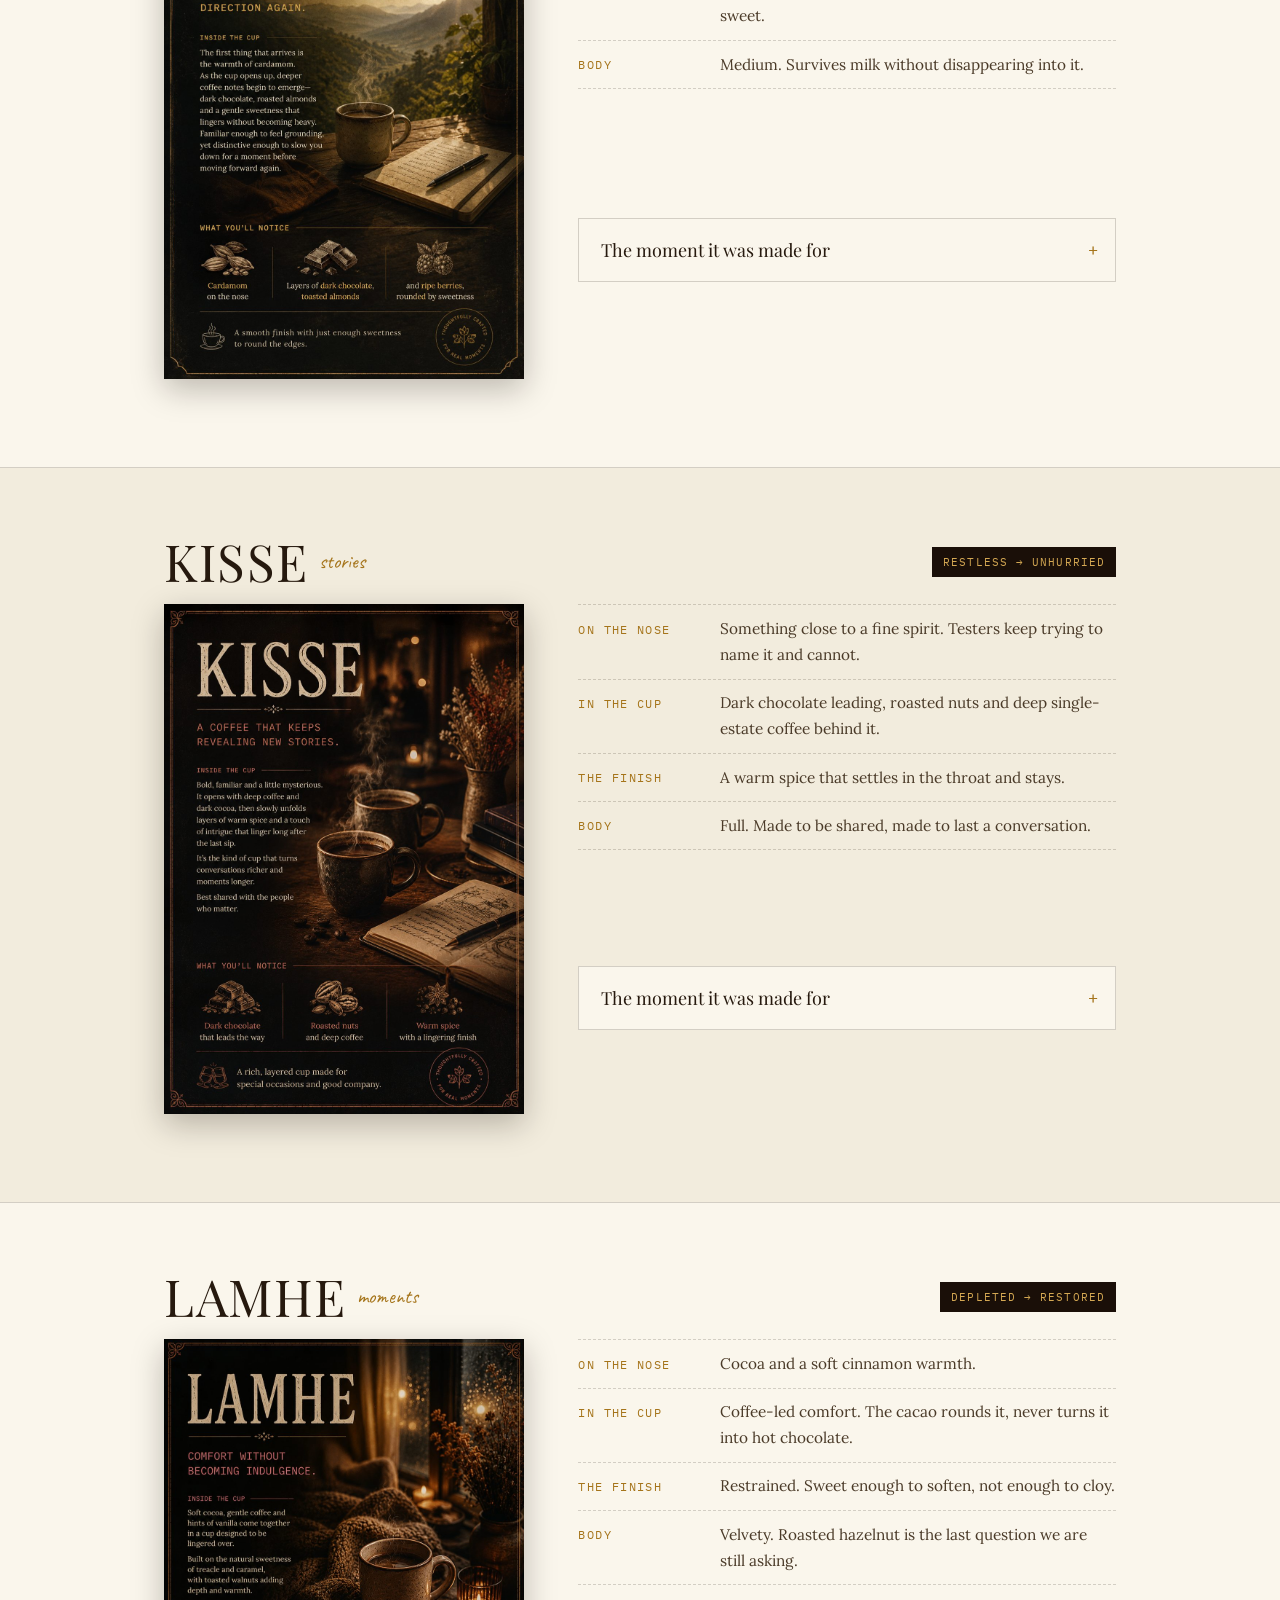
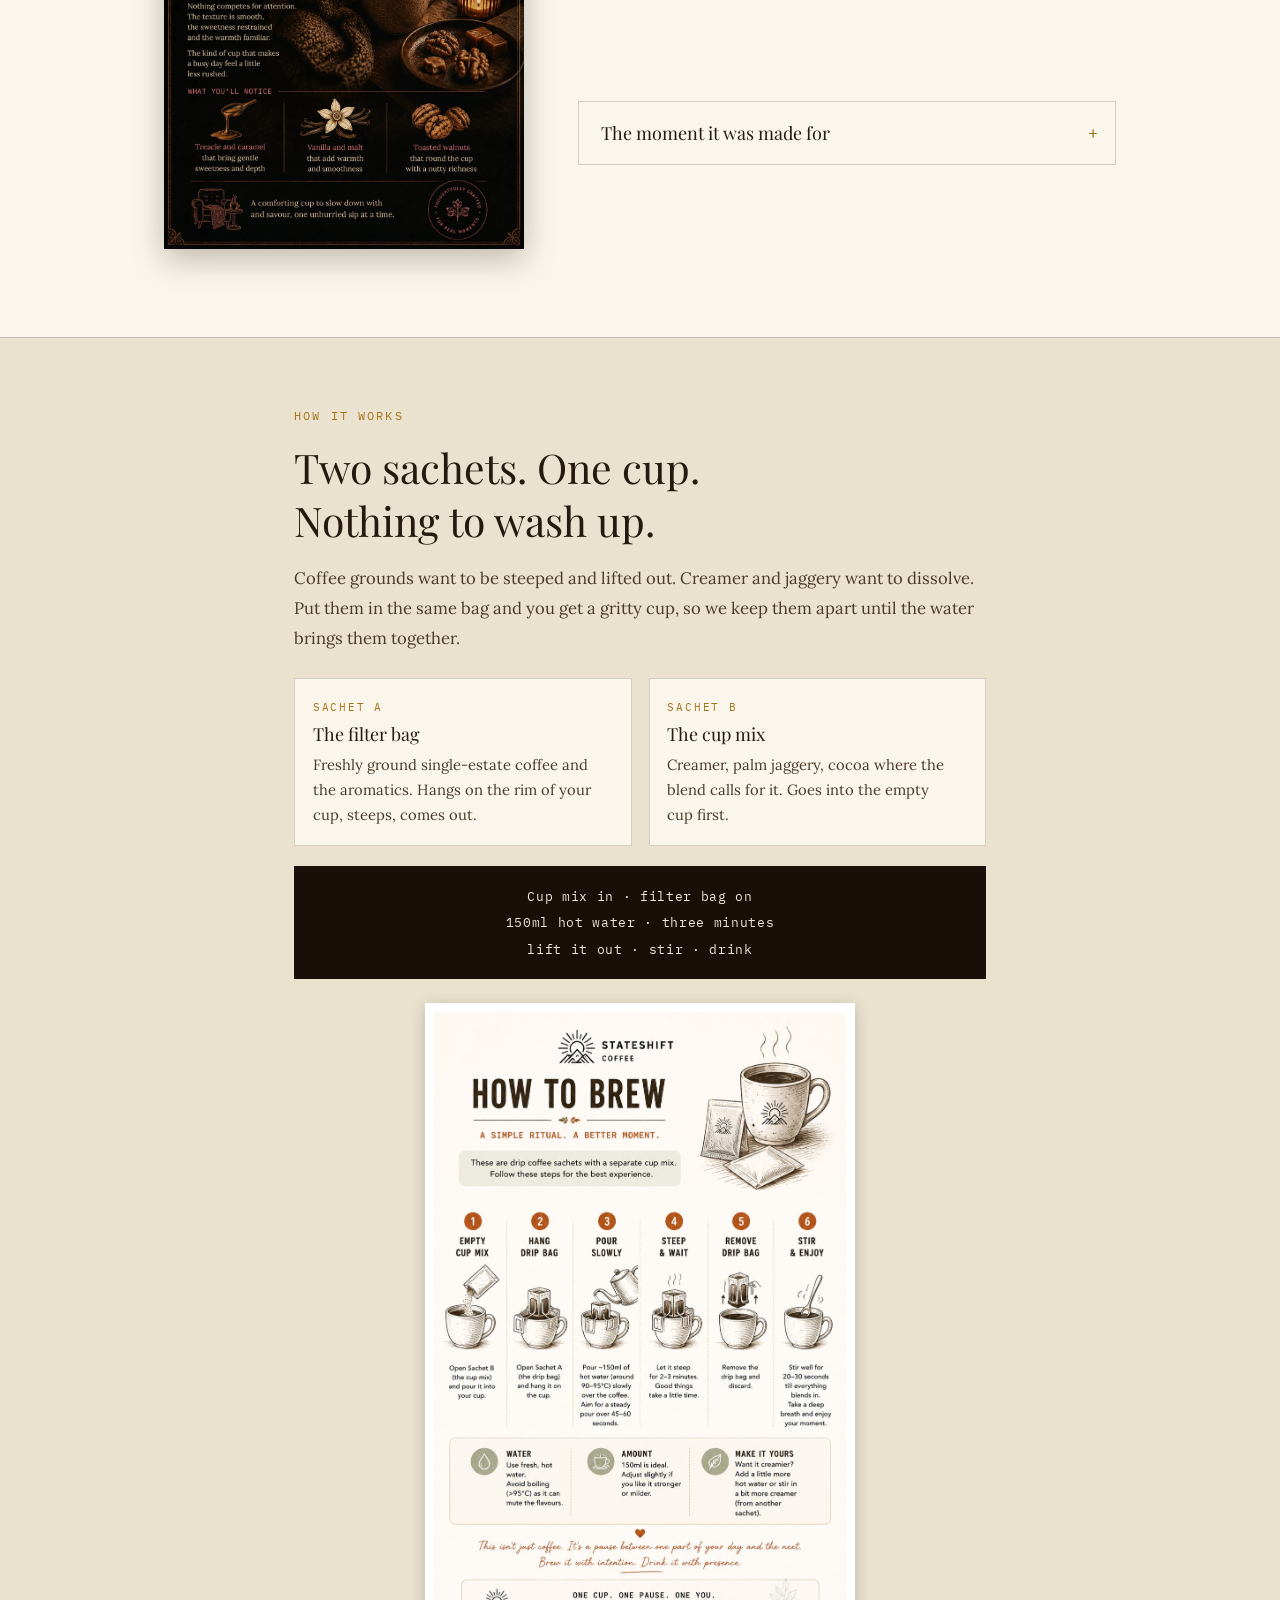
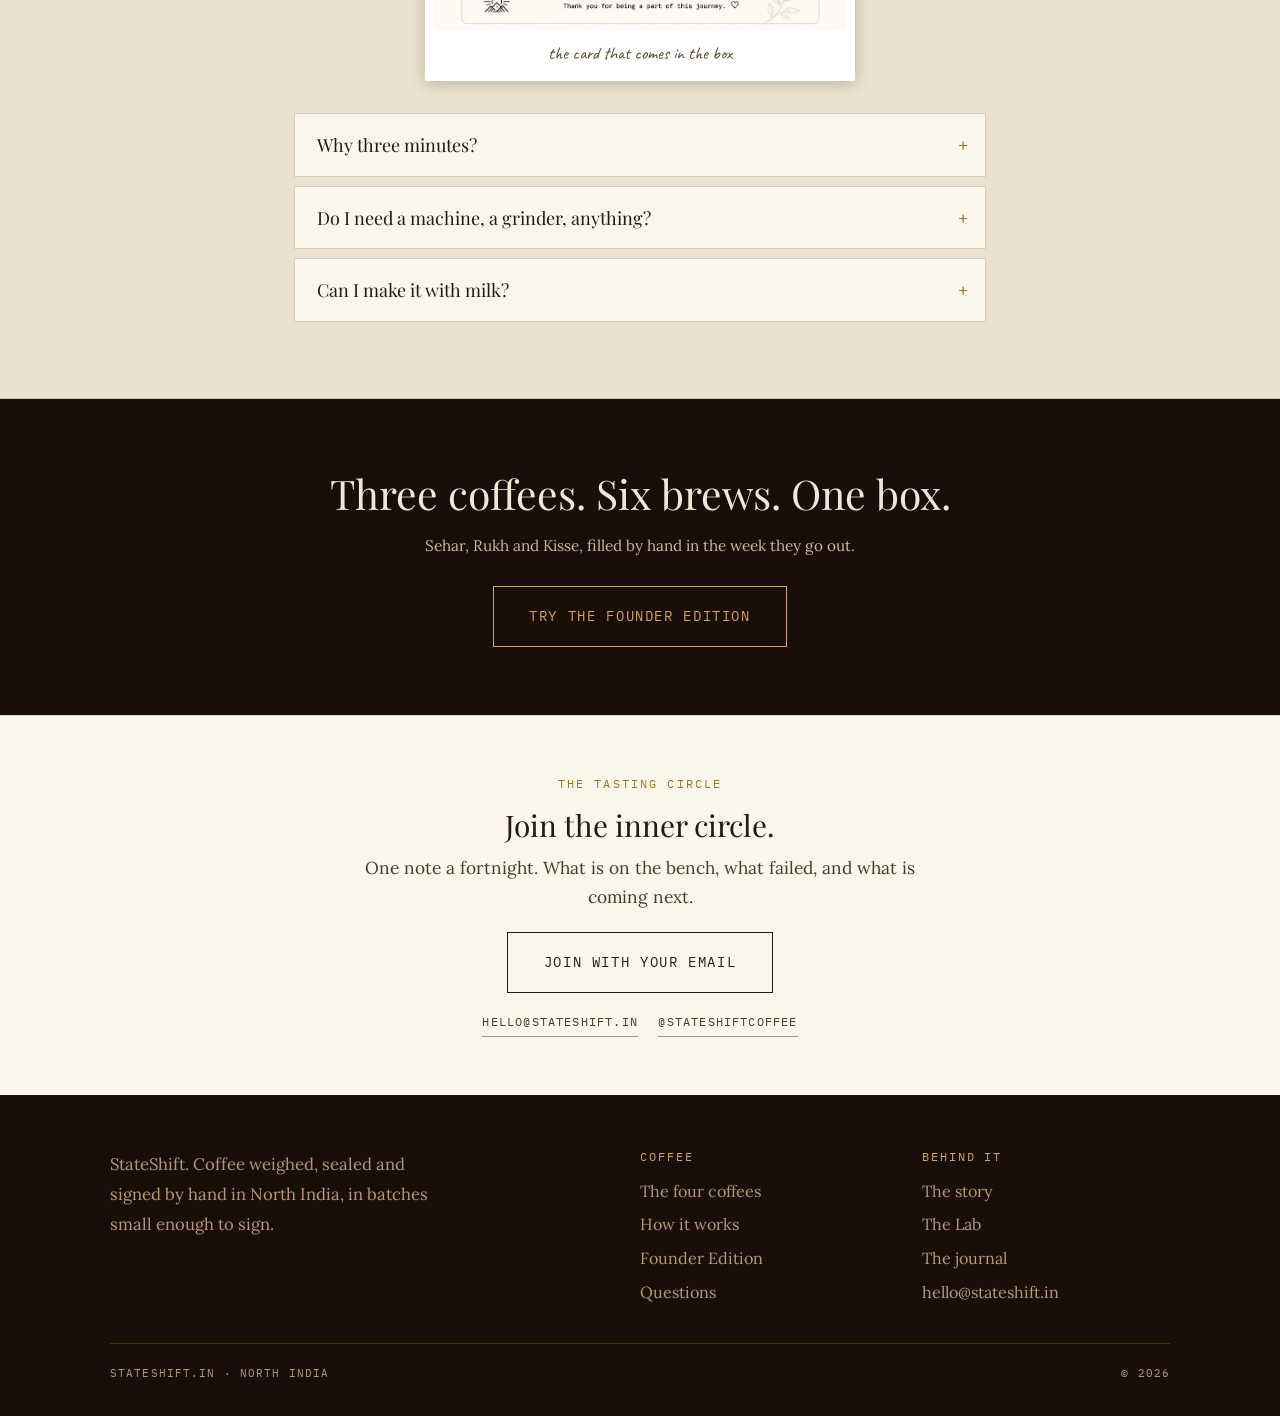
==== commit b96652ab: "Add files via upload" ====
--- a/collection.html
+++ b/collection.html
@@ -19,6 +19,10 @@
   --line:rgba(38,25,14,.18); --line-strong:rgba(38,25,14,.45); --line-dark:rgba(212,168,83,.22);
 }
 html{font-size:16px;scroll-behavior:smooth;scroll-padding-top:110px}
+/* One site, two comfortable reading sizes. The mobile tuning is
+   preserved; desktop lifts as a whole rather than being starved. */
+@media(min-width:1024px){html{font-size:17px}}
+@media(min-width:1440px){html{font-size:18px}}
 body{font-family:'Lora',Georgia,serif;background:var(--paper);color:var(--ink);
   font-size:.93rem;line-height:1.72;min-height:100vh}
 p{text-wrap:pretty}            /* no more one-word last lines */
@@ -55,9 +59,9 @@
 .site-header.scrolled .site-logo small{opacity:0;max-height:0;margin:0;overflow:hidden}
 
 /* ---------- TYPE ---------- */
-.eyebrow{font-family:'IBM Plex Mono',monospace;font-size:.7rem;letter-spacing:.18em;
+.eyebrow{font-family:'IBM Plex Mono',monospace;font-size:clamp(.7rem,.9vw,.8rem);letter-spacing:.18em;
   text-transform:uppercase;color:var(--gold);display:block;margin-bottom:.85rem}
-.lead{font-size:clamp(.92rem,2vw,.99rem);color:var(--ink-soft);line-height:1.75}
+.lead{font-size:clamp(.92rem,1.5vw,1.15rem);color:var(--ink-soft);line-height:1.75}
 .margin-note{font-family:'Caveat',cursive;font-size:1.12rem;color:var(--gold);display:inline-block}
 .qlink{font-family:'Playfair Display',serif;font-style:italic;color:var(--gold);
   text-decoration:none;border-bottom:1px solid rgba(165,116,26,.4);transition:all .2s}
@@ -152,6 +156,26 @@
   font-family:'IBM Plex Mono',monospace;font-size:.66rem;letter-spacing:.1em;text-transform:uppercase}
 
 /* ---------- RESPONSIVE ---------- */
+/* ---------- DESKTOP ---------- */
+@media(min-width:1024px){
+  .site-header{padding:1rem 2.6rem}
+  .site-logo{font-size:1.75rem}
+  .site-logo small{font-size:.7rem}
+  .site-nav{gap:1.4rem}
+  .site-nav a{font-size:.8rem}
+  .btn{font-size:.8rem;padding:1.05rem 2.1rem}
+  .disclose > summary{font-size:1.06rem;padding:1.05rem 3rem 1.05rem 1.3rem}
+  .disclose .body p{font-size:1rem}
+  .disclose .body{padding:1.1rem 1.3rem 1.3rem}
+  .contact-close{padding:3.4rem 2rem}
+  .contact-close h2{font-size:1.75rem}
+  .contact-close .cc-line{font-size:1.02rem;max-width:560px}
+  .site-footer{padding:3.2rem 2.6rem 2rem}
+  .footer-links li{font-size:.95rem}
+  .notebook{padding:1.4rem 1.6rem}
+  .notebook .nb-line{font-size:1.5rem}
+}
+
 @media(max-width:860px){
   .footer-grid{grid-template-columns:1fr 1fr;gap:1.3rem 1.2rem}
   .footer-grid > *:first-child{grid-column:1 / -1}
@@ -177,49 +201,65 @@
 /* ===== page-specific ===== */
 
 .c-hero{padding:2.2rem 1.3rem 1.8rem;text-align:center;max-width:560px;margin:0 auto}
+@media(min-width:900px){.c-hero{max-width:780px;padding:4.4rem 2rem 3rem}}
 @media(min-width:761px){.c-hero{padding:3.2rem 2rem 2.2rem}}
-.c-hero h1{font-size:clamp(1.35rem,4.5vw,2.2rem);line-height:1.3;margin-bottom:1rem}
+.c-hero h1{font-size:clamp(1.35rem,4.2vw,3.2rem);line-height:1.24;margin-bottom:1.1rem}
 .c-hero h1 em{color:var(--gold)}
-.c-hero p{font-size:.92rem;line-height:1.8;color:var(--ink-soft);margin-bottom:.8rem}
+.c-hero p{font-size:clamp(.92rem,1.4vw,1.18rem);line-height:1.8;color:var(--ink-soft);margin-bottom:.9rem}
 .c-hero p:last-of-type{margin-bottom:1.5rem}
 .c-hero p em{color:var(--ink);font-style:italic}
 
 .sku{padding:2.2rem 0}
 @media(min-width:761px){.sku{padding:3rem 0}}
 .sku-in{max-width:560px;margin:0 auto;padding:0 1.3rem}
+/* poster left, notes right. This is where the desktop whitespace was. */
+@media(min-width:900px){
+  .sku{padding:4rem 0}
+  .sku-in{max-width:1020px;padding:0 2rem;
+    display:grid;grid-template-columns:360px 1fr;
+    grid-template-areas:"head head" "art notes" "art more";
+    column-gap:3.2rem;align-items:start}
+  .sku-head{grid-area:head;margin-bottom:1.6rem}
+  .art{grid-area:art;margin-bottom:0;position:sticky;top:120px}
+  .tnotes{grid-area:notes;margin-bottom:1.4rem}
+  .sku-in > .disclose{grid-area:more;align-self:start}
+}
 .sku-head{display:flex;align-items:center;gap:.6rem;flex-wrap:wrap;margin-bottom:1rem}
-.sku-head h2{font-size:clamp(1.4rem,5vw,2rem);letter-spacing:.03em;line-height:1}
-.sku-head .mean{font-family:'Caveat',cursive;font-size:1.1rem;color:var(--gold)}
+.sku-head h2{font-size:clamp(1.4rem,4.6vw,3rem);letter-spacing:.03em;line-height:1}
+.sku-head .mean{font-family:'Caveat',cursive;font-size:clamp(1.1rem,1.6vw,1.5rem);color:var(--gold)}
 .shift{display:inline-block;background:var(--espresso);color:var(--amber);
-  font-family:'IBM Plex Mono',monospace;font-size:.63rem;letter-spacing:.1em;
+  font-family:'IBM Plex Mono',monospace;font-size:clamp(.63rem,.85vw,.78rem);letter-spacing:.1em;
   text-transform:uppercase;padding:.32rem .65rem;margin-left:auto}
 .art{width:100%;display:block;box-shadow:0 10px 30px rgba(20,10,4,.26);margin-bottom:1.2rem}
 .tnotes{margin-bottom:1.2rem}
 .tn{display:grid;grid-template-columns:1fr;gap:.12rem;padding:.62rem 0;border-bottom:1px dashed var(--line)}
 @media(min-width:601px){.tn{grid-template-columns:125px 1fr;gap:1rem}}
 .tn:first-child{border-top:1px dashed var(--line)}
-.tn b{font-family:'IBM Plex Mono',monospace;font-weight:400;font-size:.67rem;
+.tn b{font-family:'IBM Plex Mono',monospace;font-weight:400;font-size:clamp(.67rem,.9vw,.8rem);
   letter-spacing:.12em;text-transform:uppercase;color:var(--gold);padding-top:.22rem}
-.tn span{font-size:.89rem;line-height:1.65;color:var(--ink-soft)}
+.tn span{font-size:clamp(.89rem,1.2vw,1.06rem);line-height:1.7;color:var(--ink-soft)}
 
 .how{background:var(--paper-deep);border-top:1px solid var(--line);border-bottom:1px solid var(--line);padding:2.4rem 0}
 .how-in{max-width:580px;margin:0 auto;padding:0 1.3rem}
-.how h2{font-size:clamp(1.25rem,3.8vw,1.75rem);margin-bottom:.9rem;line-height:1.35}
-.how > .how-in > p{font-size:.92rem;line-height:1.75;color:var(--ink-soft);margin-bottom:1.2rem}
+@media(min-width:900px){.how{padding:4rem 0}.how-in{max-width:760px;padding:0 2rem}}
+.how h2{font-size:clamp(1.25rem,3.2vw,2.4rem);margin-bottom:1rem;line-height:1.3}
+.how > .how-in > p{font-size:clamp(.92rem,1.3vw,1.12rem);line-height:1.8;color:var(--ink-soft);margin-bottom:1.4rem}
 .two{display:grid;grid-template-columns:1fr;gap:.8rem;margin-bottom:1.2rem}
 @media(min-width:601px){.two{grid-template-columns:1fr 1fr;gap:1rem}}
 .sachet{border:1px solid var(--line);background:var(--cream);padding:1.05rem}
 .sachet .tag{font-family:'IBM Plex Mono',monospace;font-size:.66rem;letter-spacing:.16em;
   text-transform:uppercase;color:var(--gold);display:block;margin-bottom:.4rem}
-.sachet h3{font-size:1rem;margin-bottom:.35rem}
-.sachet p{font-size:.87rem;line-height:1.65;color:var(--ink-soft);margin:0}
-.recipe{font-family:'IBM Plex Mono',monospace;font-size:.78rem;letter-spacing:.05em;
+.sachet h3{font-size:clamp(1rem,1.4vw,1.25rem);margin-bottom:.4rem}
+.sachet p{font-size:clamp(.87rem,1.15vw,1.02rem);line-height:1.7;color:var(--ink-soft);margin:0}
+.recipe{font-family:'IBM Plex Mono',monospace;font-size:clamp(.78rem,1.05vw,.95rem);letter-spacing:.05em;
   background:var(--espresso);color:var(--dark-text);padding:1rem;text-align:center;
   line-height:1.95;margin-bottom:1.4rem}
 .card-fig{max-width:350px;margin:0 auto}
+@media(min-width:900px){.card-fig{max-width:430px}}
 .c-close{background:var(--espresso);color:var(--dark-text);text-align:center;padding:2.4rem 1.3rem}
-.c-close h2{color:var(--dark-text);font-size:clamp(1.25rem,3.6vw,1.75rem);margin-bottom:.6rem;line-height:1.35}
-.c-close p{color:#cdb894;margin-bottom:1.4rem;line-height:1.7;font-size:.88rem}
+@media(min-width:900px){.c-close{padding:4rem 2rem}}
+.c-close h2{color:var(--dark-text);font-size:clamp(1.25rem,3.2vw,2.4rem);margin-bottom:.75rem;line-height:1.3}
+.c-close p{color:#cdb894;margin-bottom:1.6rem;line-height:1.7;font-size:clamp(.88rem,1.2vw,1.08rem)}
 
 </style>
 </head>
